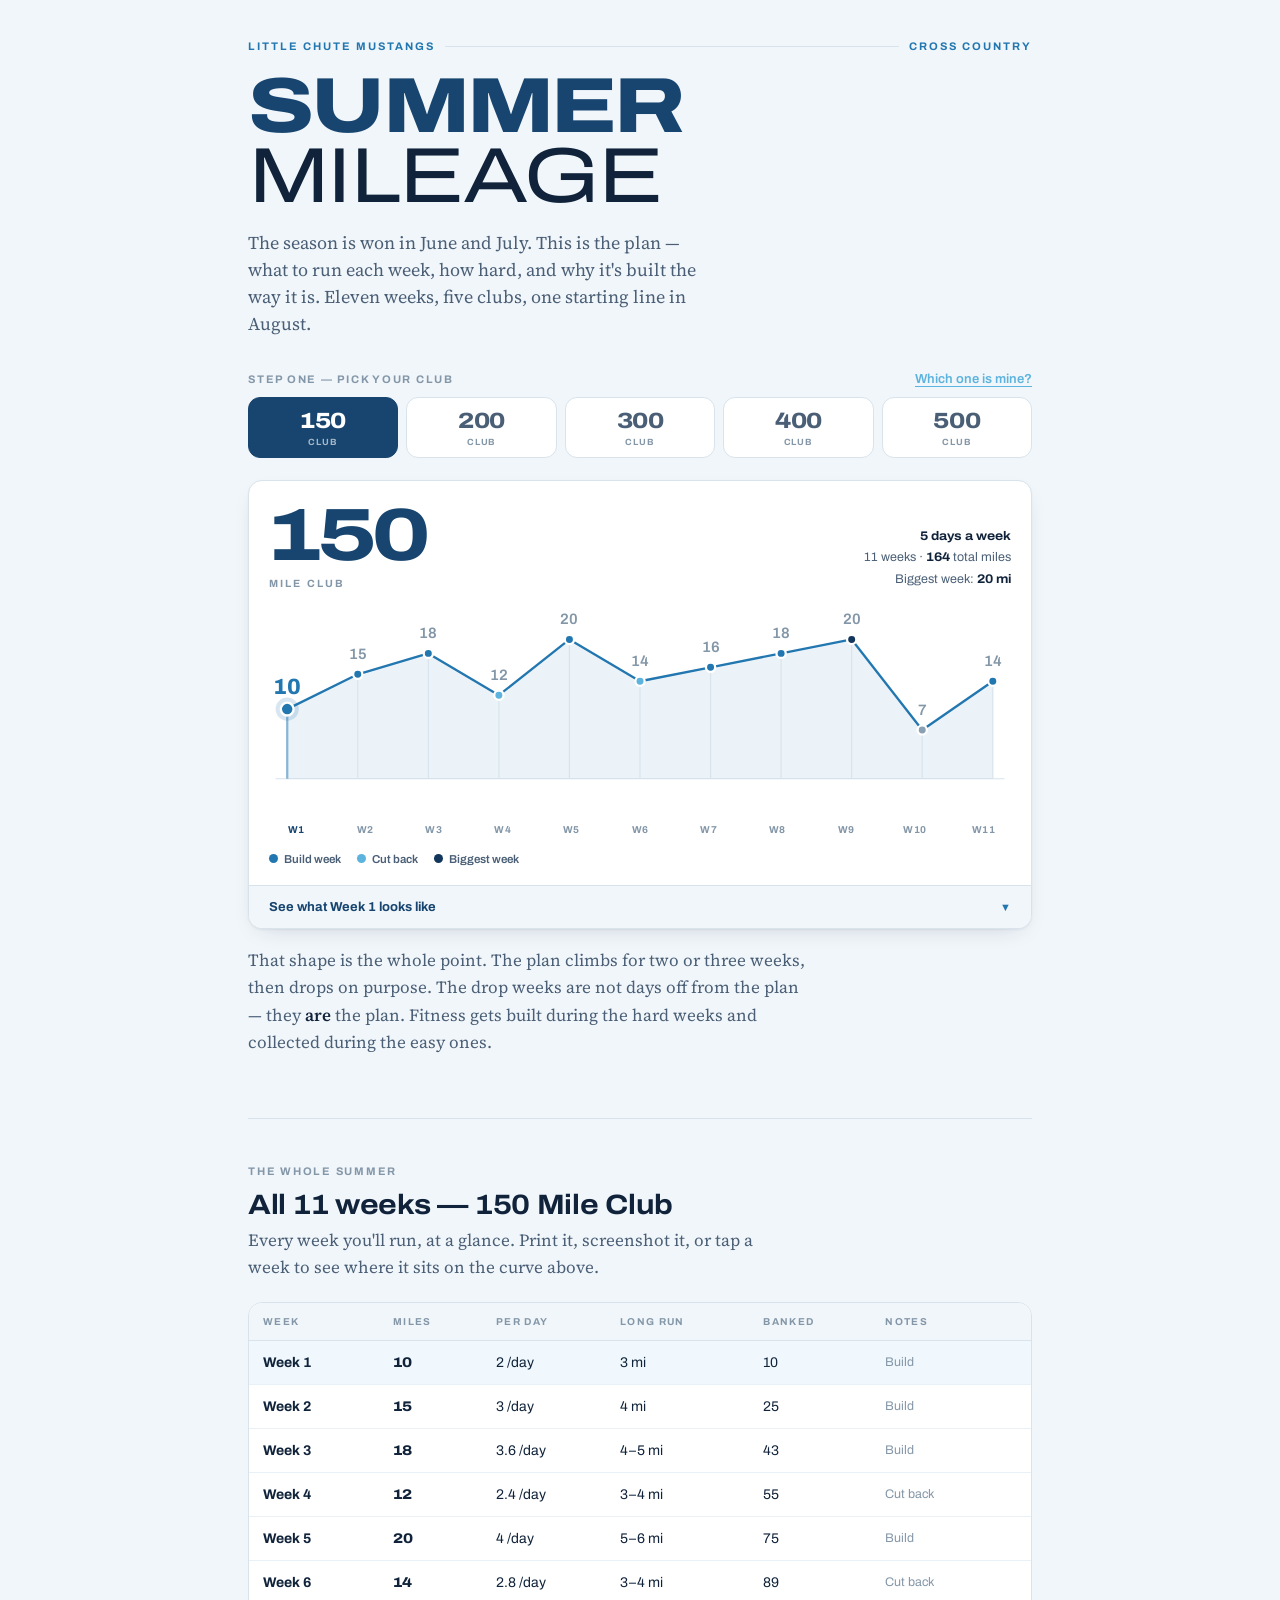
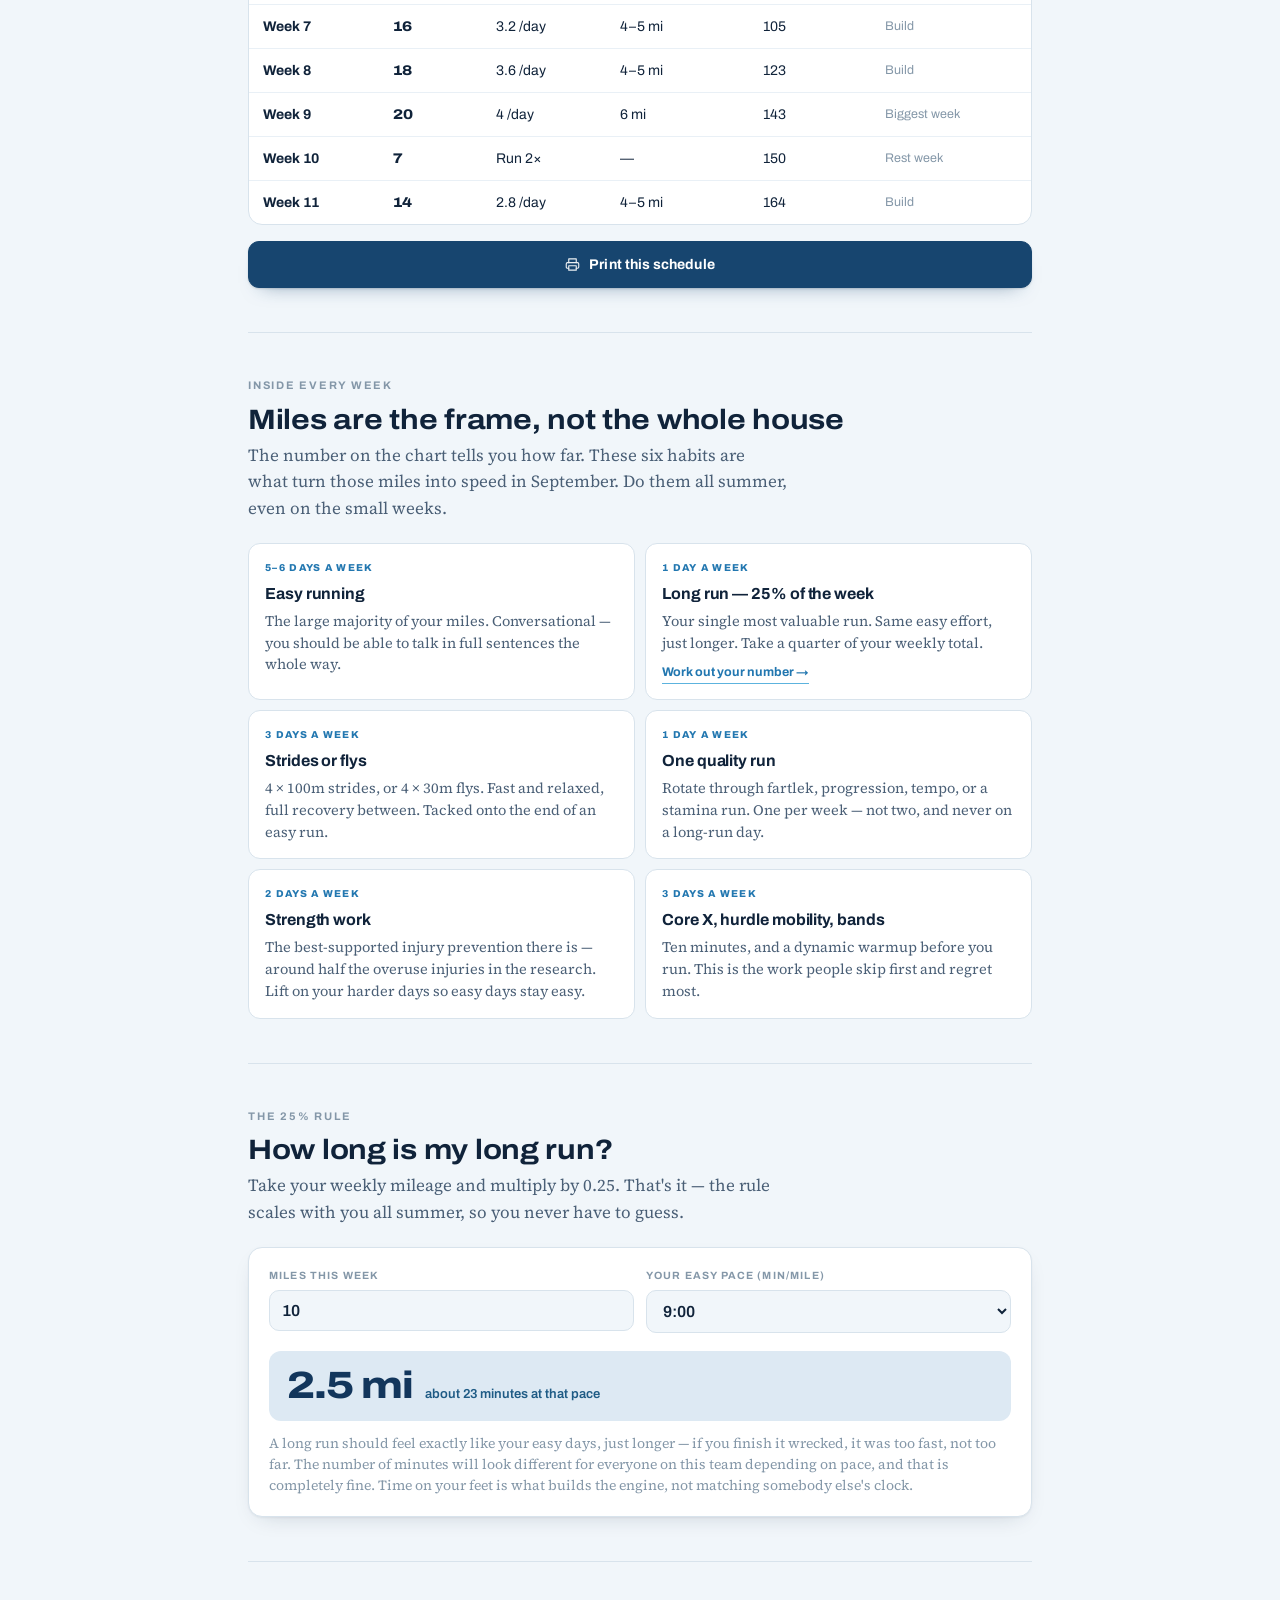
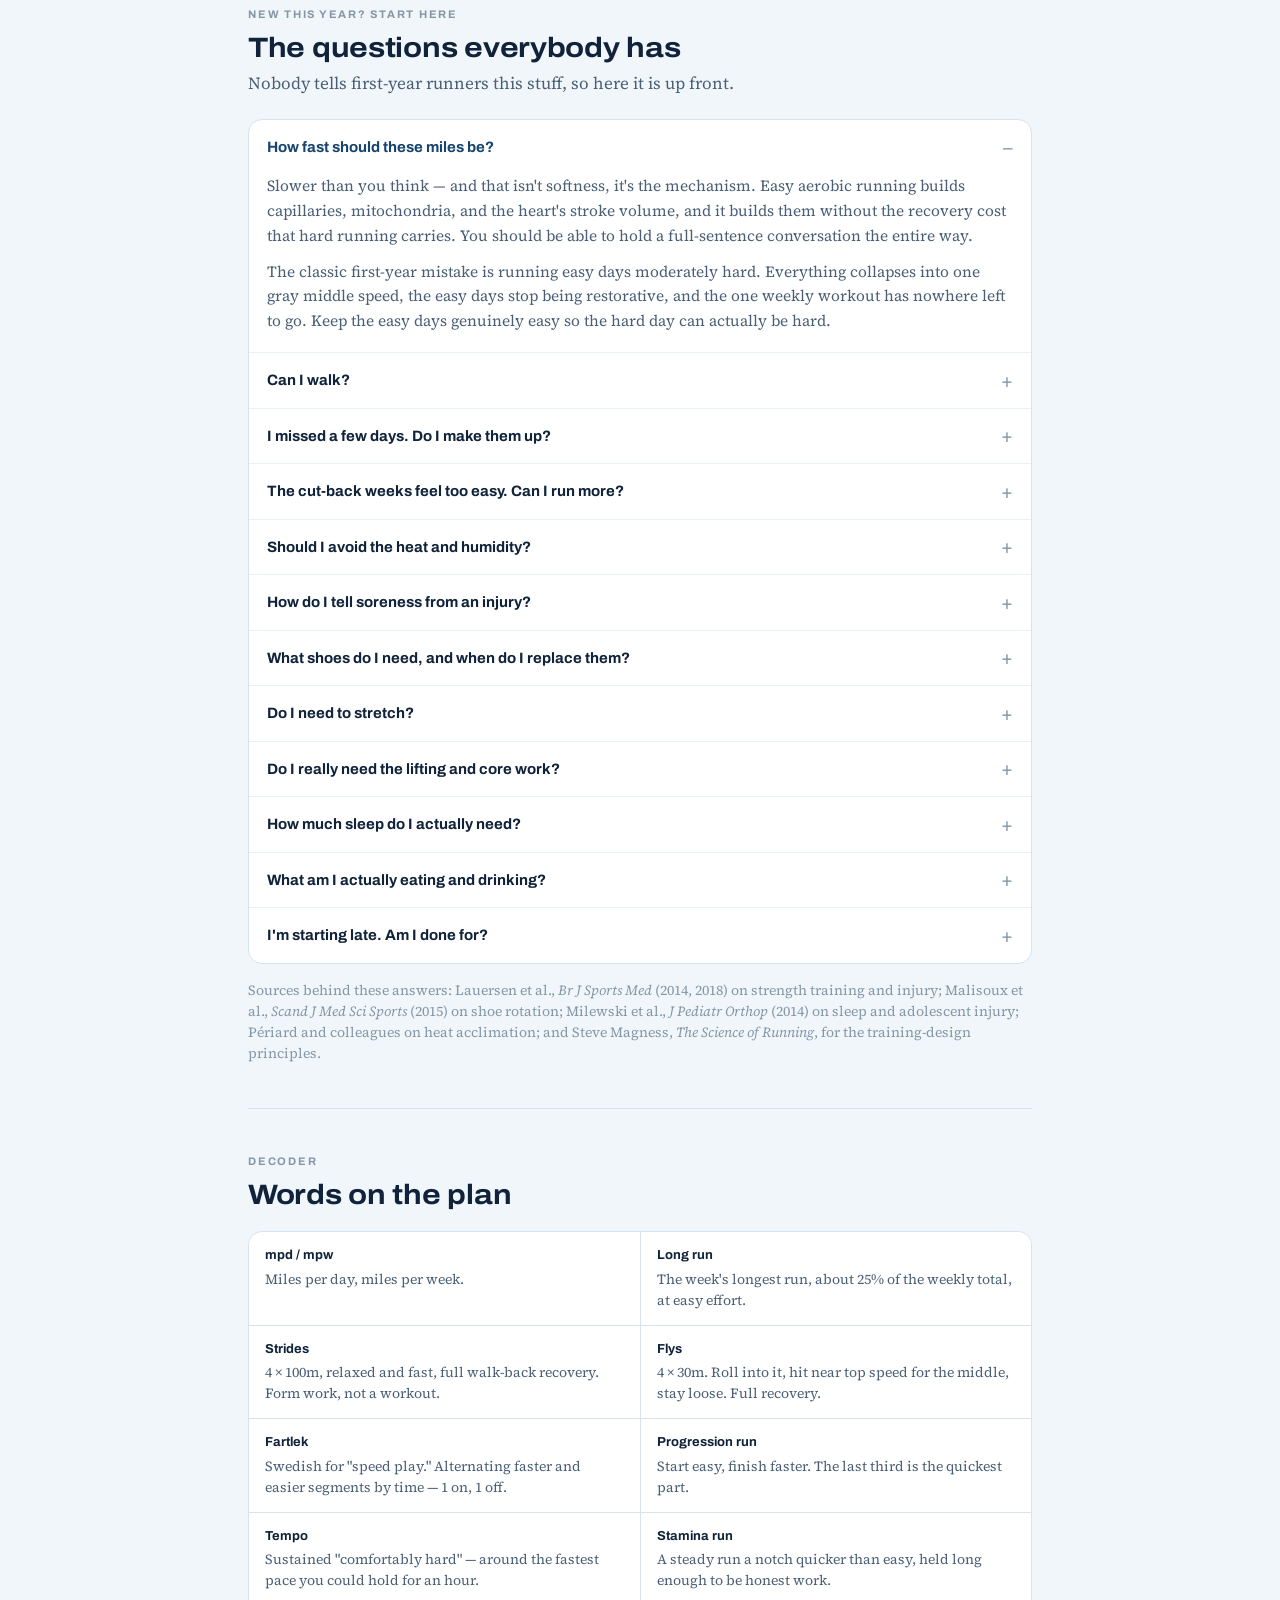
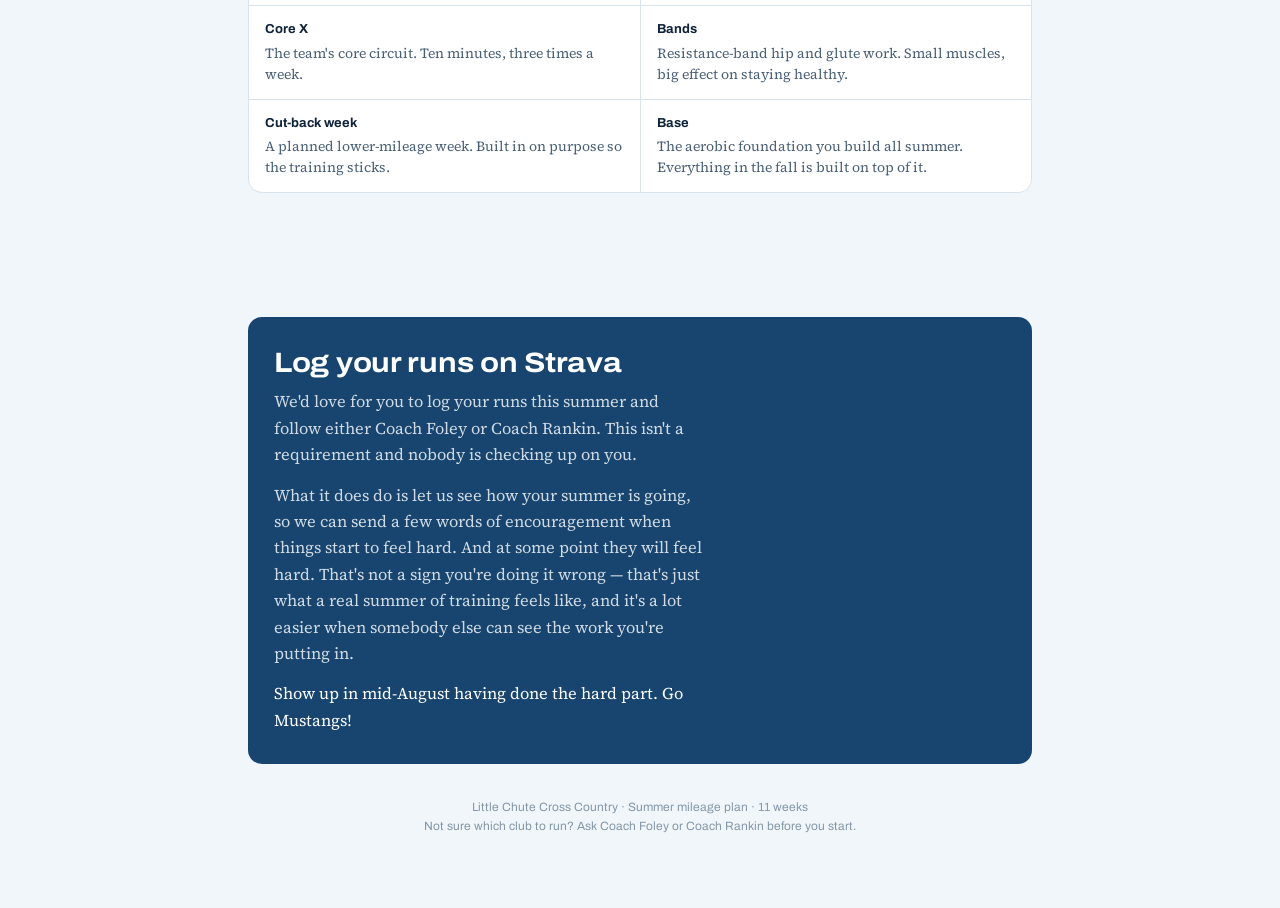
==== index.html @ 5ea3c3e5 "Add files via upload" ====
<!DOCTYPE html>
<html lang="en">
<head>
<meta charset="utf-8">
<meta name="viewport" content="width=device-width, initial-scale=1">
<meta name="color-scheme" content="only light">
<meta name="supported-color-schemes" content="light">
<title>Summer Mileage — Little Chute Cross Country</title>
<link rel="preconnect" href="https://fonts.googleapis.com">
<link rel="preconnect" href="https://fonts.gstatic.com" crossorigin>
<link href="https://fonts.googleapis.com/css2?family=Archivo:wdth,wght@100..125,400..800&family=Source+Serif+4:opsz,wght@8..60,400;8..60,600&display=swap" rel="stylesheet">
<style>
  :root{
    color-scheme: only light;
    /* Little Chute Mustangs — Carolina blue, sky blue, white */
    --ink:#10233A;
    --ink-2:#4A5F76;
    --ink-3:#8497A8;
    --paper:#F1F6FA;
    --card:#FFFFFF;
    --line:#D8E3EC;
    --line-2:#E9F0F6;
    --mustang:#17456F;
    --carolina:#2277B0;
    --skyblue:#5CB3DE;
    --sky-soft:#E6F4FC;
    --navy:#12365C;
    --sky-tint:#DDE9F3;
    --radius:14px;
    --shadow:0 1px 2px rgba(16,35,58,.05), 0 8px 24px -12px rgba(16,35,58,.22);
    --display:"Archivo","Helvetica Neue",Arial,sans-serif;
    --serif:"Source Serif 4",Georgia,"Times New Roman",serif;
  }

  *{box-sizing:border-box}
  html{-webkit-text-size-adjust:100%;background:#F1F6FA;color-scheme:only light;scroll-behavior:smooth}
  section{scroll-margin-top:18px}
  body{
    margin:0;
    background:var(--paper);
    color:var(--ink);
    font-family:var(--display);
    font-size:16px;
    line-height:1.5;
    -webkit-font-smoothing:antialiased;
  }
  .wrap{max-width:820px;margin:0 auto;padding:0 18px 72px}

  /* ---------- shared type ---------- */
  .eyebrow{
    font-family:var(--display);
    font-size:11px;font-weight:700;letter-spacing:.16em;text-transform:uppercase;
    color:var(--ink-3);margin:0 0 10px;
  }
  .prose{font-family:var(--serif);font-size:17px;line-height:1.62;color:var(--ink-2)}
  .prose p{margin:0 0 14px}
  .prose strong{font-weight:600;color:var(--ink)}
  h2{
    font-family:var(--display);
    font-size:clamp(22px,4.6vw,28px);
    font-variation-settings:"wdth" 112;
    font-weight:700;letter-spacing:-.01em;line-height:1.15;
    margin:0 0 6px;color:var(--ink);
  }
  h3{
    font-family:var(--display);
    font-size:16px;font-weight:700;letter-spacing:-.005em;
    margin:0 0 4px;color:var(--ink);
  }
  .lede{font-family:var(--serif);font-size:17px;line-height:1.55;color:var(--ink-2);margin:0 0 22px;max-width:60ch}

  section{padding:44px 0;border-top:1px solid var(--line)}
  section:first-of-type{border-top:none}

  /* ---------- masthead ---------- */
  .masthead{padding:38px 0 26px}
  .masthead .kicker{
    display:flex;align-items:center;gap:10px;
    font-size:11px;font-weight:700;letter-spacing:.18em;text-transform:uppercase;color:var(--carolina);
    margin-bottom:16px;
  }
  .kicker .rule{flex:1;height:1px;background:var(--line);}
  .masthead h1{
    font-family:var(--display);
    font-size:clamp(40px,11.5vw,78px);
    font-variation-settings:"wdth" 122;
    font-weight:800;letter-spacing:-.035em;line-height:.9;
    margin:0;color:var(--mustang);text-transform:uppercase;
  }
  .masthead h1 .thin{
    display:block;color:var(--ink);font-weight:400;
    font-variation-settings:"wdth" 122;
  }
  .masthead .sub{
    font-family:var(--serif);font-size:18px;line-height:1.5;color:var(--ink-2);
    margin:18px 0 0;max-width:52ch;
  }

  /* ---------- club picker ---------- */
  .picker-label{display:flex;align-items:baseline;justify-content:space-between;gap:12px;margin-bottom:10px;flex-wrap:wrap}
  .clubs{display:grid;grid-template-columns:repeat(5,1fr);gap:8px}
  .club{
    appearance:none;cursor:pointer;
    background:var(--card);border:1px solid var(--line);border-radius:12px;
    padding:12px 4px 10px;text-align:center;color:var(--ink-2);
    font-family:var(--display);transition:transform .12s ease, border-color .12s ease, background .12s ease;
  }
  .club .n{display:block;font-size:clamp(17px,4.6vw,22px);font-weight:800;font-variation-settings:"wdth" 118;letter-spacing:-.02em;line-height:1}
  .club .t{display:block;font-size:9px;font-weight:700;letter-spacing:.1em;text-transform:uppercase;color:var(--ink-3);margin-top:5px}
  .club:hover{border-color:var(--carolina)}
  .club[aria-pressed="true"]{background:var(--mustang);border-color:var(--mustang);color:#fff}
  .club[aria-pressed="true"] .t{color:rgba(255,255,255,.62)}
  .club:focus-visible{outline:2px solid var(--navy);outline-offset:2px}

  .helper-toggle{
    background:none;border:none;padding:0;cursor:pointer;
    font-family:var(--display);font-size:13px;font-weight:600;color:var(--skyblue);
    text-decoration:underline;text-underline-offset:3px;
  }
  .helper{
    margin-top:12px;background:var(--sky-soft);border-radius:12px;padding:16px 18px;
    font-family:var(--serif);font-size:15.5px;line-height:1.55;color:#14415F;
  }
  .helper[hidden]{display:none}
  .helper ul{margin:8px 0 0;padding-left:18px}
  .helper li{margin-bottom:5px}
  .helper .last{margin:12px 0 0;font-family:var(--display);font-size:13px;font-weight:600;color:var(--navy)}

  /* ---------- the ridgeline (signature) ---------- */
  .ridge-card{
    margin-top:22px;background:var(--card);border:1px solid var(--line);border-radius:var(--radius);
    box-shadow:var(--shadow);overflow:hidden;
  }
  .ridge-head{
    display:flex;align-items:flex-end;justify-content:space-between;gap:16px;
    padding:18px 20px 6px;flex-wrap:wrap;
  }
  .bib{line-height:1}
  .bib .num{
    display:block;font-size:clamp(46px,13vw,74px);font-weight:800;
    font-variation-settings:"wdth" 125;letter-spacing:-.045em;color:var(--mustang);
  }
  .bib .cap{
    display:block;font-size:10.5px;font-weight:700;letter-spacing:.2em;text-transform:uppercase;
    color:var(--ink-3);margin-top:6px;
  }
  .ridge-meta{text-align:right;font-size:12.5px;color:var(--ink-2);line-height:1.7}
  .ridge-meta b{font-weight:700;color:var(--ink);font-variation-settings:"wdth" 110}
  .ridge-svg{display:block;width:100%;height:auto;padding:4px 8px 0}
  .ridge-x{
    display:grid;grid-template-columns:repeat(11,1fr);
    padding:0 14px 14px;gap:2px;
  }
  .ridge-x span{
    text-align:center;font-size:10px;font-weight:700;letter-spacing:.04em;color:var(--ink-3);
    padding-top:2px;
  }
  .ridge-x span.on{color:var(--mustang);}
  .legend{
    display:flex;gap:16px;flex-wrap:wrap;padding:0 20px 16px;
    font-size:11.5px;font-weight:600;color:var(--ink-2);
  }
  .legend i{display:inline-block;width:9px;height:9px;border-radius:50%;margin-right:6px;vertical-align:0}
  .dot-build{background:var(--carolina)}
  .dot-cut{background:var(--skyblue)}
  .dot-peak{background:var(--navy)}

  /* ---------- expandable week detail (inside the chart card) ---------- */
  .disclose{
    width:100%;display:flex;align-items:center;justify-content:space-between;gap:12px;
    background:var(--paper);border:none;border-top:1px solid var(--line);
    padding:14px 20px;cursor:pointer;text-align:left;
    font-family:var(--display);font-size:13px;font-weight:700;color:var(--mustang);
    transition:background .12s ease;
  }
  .disclose:hover{background:#E8F1F8}
  .disclose:focus-visible{outline:2px solid var(--navy);outline-offset:-2px}
  .disclose .chev{
    flex:none;font-size:11px;color:var(--carolina);
    transition:transform .2s ease;transform-origin:center;
  }
  .disclose[aria-expanded="true"] .chev{transform:rotate(180deg)}

  .weekdetail{padding:20px;border-top:1px solid var(--line);background:var(--card)}
  .weekdetail[hidden]{display:none}
  .wd-top{display:flex;align-items:center;justify-content:space-between;gap:12px;margin-bottom:14px}
  .wd-week{font-size:12px;font-weight:700;letter-spacing:.16em;text-transform:uppercase;color:var(--ink-3)}
  .tag{
    display:inline-block;font-size:10.5px;font-weight:700;letter-spacing:.1em;text-transform:uppercase;
    padding:5px 10px;border-radius:100px;
  }
  .tag.build{background:#DCEDF8;color:#145A87}
  .tag.cut{background:var(--sky-soft);color:#1E7BAD}
  .tag.peak{background:var(--sky-tint);color:var(--navy)}
  .tag.rest{background:#ECF0F4;color:#4F6274}
  .wd-nums{display:grid;grid-template-columns:repeat(3,1fr);gap:10px;margin-bottom:16px}
  .stat{background:var(--paper);border-radius:11px;padding:12px 12px 11px}
  .stat .v{
    display:block;font-size:clamp(21px,5.6vw,28px);font-weight:800;
    font-variation-settings:"wdth" 118;letter-spacing:-.03em;line-height:1.05;color:var(--ink);
  }
  .stat .v small{font-size:.5em;font-weight:600;letter-spacing:0;color:var(--ink-3);margin-left:2px}
  .stat .k{display:block;font-size:10px;font-weight:700;letter-spacing:.1em;text-transform:uppercase;color:var(--ink-3);margin-top:7px}
  .wd-why{
    font-family:var(--serif);font-size:16px;line-height:1.55;color:var(--ink-2);
    border-left:3px solid var(--skyblue);padding-left:14px;margin:0 0 14px;
  }
  .wd-banked{font-size:12.5px;font-weight:600;color:var(--ink-3);margin:0 0 16px}
  .wd-banked b{color:var(--mustang);font-variation-settings:"wdth" 110}
  .wd-nav{display:flex;gap:8px}

  /* ---------- buttons ---------- */
  .btn{
    cursor:pointer;font-family:var(--display);font-weight:700;letter-spacing:.005em;
    border-radius:11px;
    transition:background .14s ease,border-color .14s ease,color .14s ease,transform .08s ease;
  }
  .btn:focus-visible{outline:2px solid var(--navy);outline-offset:3px}
  .btn:active:not(:disabled){transform:translateY(1px)}

  .btn-primary{
    width:100%;display:flex;align-items:center;justify-content:center;gap:9px;
    background:var(--mustang);border:1px solid var(--mustang);color:#fff;
    padding:15px 18px;font-size:14px;
    box-shadow:0 1px 2px rgba(16,35,58,.14), 0 10px 20px -14px rgba(23,69,111,.6);
  }
  .btn-primary:hover{background:var(--carolina);border-color:var(--carolina)}
  .btn-primary .ico{
    flex:none;width:15px;height:15px;stroke:currentColor;stroke-width:1.8;
    fill:none;stroke-linecap:round;stroke-linejoin:round;opacity:.92;
  }

  .btn-ghost{
    flex:1;background:var(--sky-soft);border:1px solid #C6E0F0;color:var(--mustang);
    padding:11px 8px;font-size:13px;
  }
  .btn-ghost:hover:not(:disabled){background:#D6EBF8;border-color:var(--skyblue)}
  .btn-ghost:disabled{background:var(--paper);border-color:var(--line);color:var(--ink-3);opacity:.65;cursor:default}

  /* ---------- print preview overlay (fallback when popups are blocked) ---------- */
  .pv-overlay{
    position:fixed;inset:0;z-index:999;background:rgba(16,35,58,.6);
    display:flex;align-items:flex-start;justify-content:center;
    padding:18px;overflow:auto;-webkit-overflow-scrolling:touch;
  }
  .pv-overlay[hidden]{display:none}
  .pv-sheet{
    background:#fff;border-radius:14px;width:100%;max-width:720px;padding:22px;
    box-shadow:0 24px 60px -20px rgba(16,35,58,.5);
  }
  .pv-note{
    font-family:var(--serif);font-size:13.5px;line-height:1.5;color:#1E5B85;
    background:var(--sky-soft);border-radius:9px;padding:11px 13px;margin:0 0 18px;
  }
  .pv-actions{display:flex;gap:8px;margin-top:20px}
  .pv-actions .btn-primary{width:auto;flex:1}

  .pv-doc h4{
    font-family:var(--display);font-size:22px;font-weight:800;font-variation-settings:"wdth" 112;
    letter-spacing:-.015em;color:var(--mustang);margin:0 0 3px;
  }
  .pv-doc .pv-sub{font-size:12.5px;color:var(--ink-2);margin:0 0 16px}
  .pv-doc .pv-sub b{color:var(--ink)}
  .pv-doc table{width:100%;min-width:0;border-collapse:collapse;margin-bottom:18px}
  .pv-doc th{
    font-size:9.5px;letter-spacing:.12em;text-transform:uppercase;color:var(--ink-3);
    padding:7px 8px;border-bottom:1.5px solid var(--mustang);background:none;text-align:left;
  }
  .pv-doc td{padding:9px 8px;border-bottom:1px solid var(--line);font-size:13px}
  .pv-doc td.wk{font-weight:700;white-space:nowrap;color:var(--ink)}
  .pv-doc td.mi{font-weight:800;color:var(--mustang)}
  .pv-doc td.note{font-size:11.5px;color:var(--ink-2);white-space:nowrap}
  .pv-doc td.blank{width:84px}
  .pv-doc tr.cut td,.pv-doc tr.rest td{background:#F4FAFD}
  .pv-doc tr.peak td{background:#E8F1F8}
  .pv-doc .pv-box{border:1px solid var(--line);border-radius:9px;padding:14px 16px;margin-bottom:14px}
  .pv-doc .pv-box h5{
    font-family:var(--display);font-size:10.5px;letter-spacing:.13em;text-transform:uppercase;
    color:var(--ink-3);margin:0 0 8px;font-weight:700;
  }
  .pv-doc .pv-box ul{margin:0;padding-left:17px;font-size:12.5px;line-height:1.75;color:var(--ink)}
  .pv-doc .pv-foot{font-size:11px;color:var(--ink-3);line-height:1.6;margin:0}

  /* ---------- table ---------- */
  .tablewrap{overflow-x:auto;-webkit-overflow-scrolling:touch;border:1px solid var(--line);border-radius:var(--radius);background:var(--card)}
  table{border-collapse:collapse;width:100%;min-width:520px;font-family:var(--display)}
  th,td{text-align:left;padding:11px 14px;font-size:14px;border-bottom:1px solid var(--line-2)}
  thead th{
    font-size:10px;font-weight:700;letter-spacing:.13em;text-transform:uppercase;color:var(--ink-3);
    background:var(--paper);border-bottom:1px solid var(--line);white-space:nowrap;
  }
  tbody tr:last-child td{border-bottom:none}
  tbody tr.on td{background:#F0F8FD}
  td.wk{font-weight:700;color:var(--ink);white-space:nowrap}
  td.mi{font-weight:800;font-variation-settings:"wdth" 115;letter-spacing:-.01em}
  td.note{color:var(--ink-3);font-size:12.5px;white-space:nowrap}
  tbody tr{cursor:pointer}
  tbody tr:hover td{background:#F6FBFE}

  /* ---------- rhythm grid ---------- */
  .grid2{display:grid;grid-template-columns:repeat(2,1fr);gap:10px;margin-top:20px}
  .tile{
    background:var(--card);border:1px solid var(--line);border-radius:12px;padding:16px 16px 15px;
  }
  .tile .freq{
    font-size:10px;font-weight:800;letter-spacing:.13em;text-transform:uppercase;color:var(--carolina);
    display:block;margin-bottom:7px;
  }
  .tile p{margin:5px 0 0;font-family:var(--serif);font-size:14.5px;line-height:1.5;color:var(--ink-2)}

  /* ---------- calculator ---------- */
  .calc{background:var(--card);border:1px solid var(--line);border-radius:var(--radius);padding:20px;box-shadow:var(--shadow);margin-top:20px}
  .calc-row{display:grid;grid-template-columns:1fr 1fr;gap:12px;margin-bottom:18px}
  .field label{display:block;font-size:10.5px;font-weight:700;letter-spacing:.11em;text-transform:uppercase;color:var(--ink-3);margin-bottom:6px}
  .field input,.field select{
    width:100%;font-family:var(--display);font-size:16px;font-weight:600;color:var(--ink);
    background:var(--paper);border:1px solid var(--line);border-radius:10px;padding:11px 12px;
  }
  .field input:focus,.field select:focus{outline:2px solid var(--navy);outline-offset:1px}
  .calc-out{
    background:var(--sky-tint);border-radius:12px;padding:16px 18px;
    display:flex;align-items:baseline;gap:12px;flex-wrap:wrap;
  }
  .calc-out .big{font-size:clamp(28px,8vw,38px);font-weight:800;font-variation-settings:"wdth" 118;letter-spacing:-.03em;color:var(--navy);line-height:1}
  .calc-out .lbl{font-size:13px;font-weight:600;color:#1E5B85}
  .calc-note{font-family:var(--serif);font-size:14px;color:var(--ink-3);margin:12px 0 0;line-height:1.5}

  .printbtn{margin-top:16px}
  .jump{
    display:inline-flex;align-items:center;gap:6px;margin-top:9px;
    font-family:var(--display);font-size:12.5px;font-weight:700;color:var(--carolina);
    text-decoration:none;border-bottom:1.5px solid var(--skyblue);padding-bottom:1px;
  }
  .jump:hover{color:var(--mustang);border-bottom-color:var(--mustang)}
  .jump:focus-visible{outline:2px solid var(--navy);outline-offset:3px}
  .plan-note{font-family:var(--serif);font-size:14px;color:var(--ink-3);margin:12px 0 0;line-height:1.5}

  /* ---------- faq ---------- */
  .faq{margin-top:20px;border:1px solid var(--line);border-radius:var(--radius);background:var(--card);overflow:hidden}
  details{border-bottom:1px solid var(--line-2)}
  details:last-child{border-bottom:none}
  summary{
    cursor:pointer;list-style:none;padding:16px 18px;
    font-family:var(--display);font-size:15px;font-weight:700;color:var(--ink);
    display:flex;align-items:center;justify-content:space-between;gap:12px;
  }
  summary::-webkit-details-marker{display:none}
  summary::after{content:"+";font-size:19px;font-weight:400;color:var(--ink-3);line-height:1;flex:none}
  details[open] summary::after{content:"–"}
  details[open] summary{color:var(--mustang)}
  summary:focus-visible{outline:2px solid var(--navy);outline-offset:-2px}
  .answer{padding:0 18px 18px;font-family:var(--serif);font-size:15.5px;line-height:1.6;color:var(--ink-2)}
  .answer p{margin:0 0 11px}
  .answer p:last-child{margin-bottom:0}

  /* ---------- glossary ---------- */
  .gloss{display:grid;grid-template-columns:repeat(2,1fr);gap:1px;background:var(--line);border:1px solid var(--line);border-radius:var(--radius);overflow:hidden;margin-top:20px}
  .gloss div{background:var(--card);padding:14px 16px}
  .gloss dt{font-size:13px;font-weight:700;color:var(--ink);margin-bottom:3px}
  .gloss dd{margin:0;font-family:var(--serif);font-size:14px;line-height:1.5;color:var(--ink-2)}

  /* ---------- closer ---------- */
  .closer{
    background:var(--mustang);color:#fff;border-radius:var(--radius);padding:30px 26px;margin-top:20px;
  }
  .closer h2{color:#fff;margin-bottom:10px}
  .closer p{font-family:var(--serif);font-size:16.5px;line-height:1.6;color:rgba(255,255,255,.8);margin:0 0 14px;max-width:48ch}
  .closer p:last-child{margin-bottom:0}
  .closer .strong{color:#fff}

  footer{margin-top:34px;font-size:12px;color:var(--ink-3);line-height:1.6;text-align:center}

  @media (max-width:560px){
    .grid2,.gloss{grid-template-columns:1fr}
    .wd-nums{grid-template-columns:1fr 1fr}
    .wd-nums .stat:first-child{grid-column:span 2}
    .calc-row{grid-template-columns:1fr}
    .ridge-meta{text-align:left}
    .ridge-head{align-items:flex-start}
  }

  /* Some mobile browsers force a dark theme on pages. This locks the palette. */
  @media (prefers-color-scheme:dark){
    html,body{background:#F1F6FA !important;color:#10233A !important}
    .ridge-card,.calc,.faq,.tablewrap,.tile,.gloss div,.weekdetail{background:#FFFFFF !important}
    .disclose{background:#F1F6FA !important;color:#17456F !important}
    .btn-primary{background:#17456F !important;color:#fff !important;border-color:#17456F !important}
    .btn-ghost{background:#E6F4FC !important;color:#17456F !important}
    thead th,.stat{background:#F1F6FA !important}
    h2,h3,td.wk,summary,.gloss dt{color:#10233A !important}
    .prose,.lede,.answer,.tile p,.gloss dd,.wc-why{color:#4A5F76 !important}
    .closer{background:#17456F !important}
    .closer h2{color:#fff !important}
  }

  @media (prefers-reduced-motion:reduce){
    *{animation:none !important;transition:none !important}
  }

  @media print{
    body{background:#fff}
    body.print-week header.masthead,
    body.print-week section:not(#all),
    body.print-week footer,
    body.print-week .printbtn{display:none !important}
    body.print-week #all{padding-top:0;border-top:none}
    .disclose{display:none}
    body.pv-open .wrap{display:none !important}
    body.pv-open .pv-overlay{position:static;background:none;padding:0;overflow:visible}
    body.pv-open .pv-sheet{box-shadow:none;border-radius:0;padding:0;max-width:none}
    body.pv-open .pv-note,body.pv-open .pv-actions{display:none !important}
    .ridge-card,.helper,.calc{box-shadow:none}
    .btn,.helper-toggle,.clubs{display:none}
    details{page-break-inside:avoid}
    details .answer{display:block !important}
    section{page-break-inside:avoid;border-top:1px solid #ccc}
  }
</style>
</head>
<body>
<div class="wrap">

  <!-- ============ MASTHEAD ============ -->
  <header class="masthead">
    <div class="kicker"><span>Little Chute Mustangs</span><span class="rule"></span><span>Cross Country</span></div>
    <h1>Summer<span class="thin">Mileage</span></h1>
    <p class="sub">The season is won in June and July. This is the plan — what to run each week, how hard, and why it's built the way it is. Eleven weeks, five clubs, one starting line in August.</p>
  </header>

  <!-- ============ PICK YOUR CLUB ============ -->
  <section id="pick" style="border-top:none;padding-top:8px">
    <div class="picker-label">
      <p class="eyebrow" style="margin:0">Step one — pick your club</p>
      <button class="helper-toggle" id="helperBtn" aria-expanded="false" aria-controls="helperBox">Which one is mine?</button>
    </div>

    <div class="clubs" id="clubs" role="group" aria-label="Choose a mileage club"></div>

    <div class="helper" id="helperBox" hidden>
      <strong>Use this test:</strong> look at Week 1 for a club. If that week looks like something you could run right now without wrecking yourself, that's your club. If it looks scary, drop down one.
      <ul>
        <li><strong>150</strong> — first summer of running, or coming straight off another sport. Five days a week.</li>
        <li><strong>200</strong> — you ran a season before but took most of the winter or spring off.</li>
        <li><strong>300</strong> — you trained through track and want a real varsity summer.</li>
        <li><strong>400 / 500</strong> — multiple years of consistent training and a summer base already under you.</li>
      </ul>
      <p class="last">Coach Foley and Coach Rankin have the final say. When it's close, take the smaller number and finish the summer healthy — that beats a big log and a hurt hamstring in August.</p>
    </div>

    <!-- signature: the 11-week ridgeline -->
    <div class="ridge-card">
      <div class="ridge-head">
        <div class="bib">
          <span class="num" id="bibNum">150</span>
          <span class="cap" id="bibCap">Mile Club</span>
        </div>
        <div class="ridge-meta" id="ridgeMeta"></div>
      </div>
      <svg class="ridge-svg" id="ridge" viewBox="0 0 660 190" role="img" aria-label="Weekly mileage profile across 11 weeks"></svg>
      <div class="ridge-x" id="ridgeX"></div>
      <div class="legend">
        <span><i class="dot-build"></i>Build week</span>
        <span><i class="dot-cut"></i>Cut back</span>
        <span><i class="dot-peak"></i>Biggest week</span>
      </div>

      <button class="disclose" id="detailBtn" aria-expanded="false" aria-controls="weekDetail">
        <span id="discloseLabel">See what Week 1 looks like</span>
        <span class="chev" aria-hidden="true">&#9660;</span>
      </button>

      <div class="weekdetail" id="weekDetail" hidden>
        <div class="wd-top">
          <span class="wd-week" id="wdWeek">Week 1 of 11</span>
          <span class="tag build" id="wdTag">Build</span>
        </div>
        <div class="wd-nums">
          <div class="stat"><span class="v" id="wdMiles">10<small>mi</small></span><span class="k" id="wdMilesK">This week</span></div>
          <div class="stat"><span class="v" id="wdMpd">2<small>mi</small></span><span class="k" id="wdMpdK">Per day</span></div>
          <div class="stat"><span class="v" id="wdLong">3<small>mi</small></span><span class="k" id="wdLongK">Long run</span></div>
        </div>
        <p class="wd-why" id="wdWhy"></p>
        <p class="wd-banked" id="wdBanked"></p>
        <div class="wd-nav">
          <button class="btn btn-ghost" id="prevBtn">&larr; Previous week</button>
          <button class="btn btn-ghost" id="nextBtn">Next week &rarr;</button>
        </div>
      </div>
    </div>

    <p class="prose" style="margin-top:18px;max-width:62ch">That shape is the whole point. The plan climbs for two or three weeks, then drops on purpose. The drop weeks are not days off from the plan — they <strong>are</strong> the plan. Fitness gets built during the hard weeks and collected during the easy ones.</p>
  </section>

  <!-- ============ FULL TABLE ============ -->
  <section id="all">
    <p class="eyebrow">The whole summer</p>
    <h2 id="tableTitle">All 11 weeks</h2>
    <p class="lede">Every week you'll run, at a glance. Print it, screenshot it, or tap a week to see where it sits on the curve above.</p>
    <div class="tablewrap">
      <table>
        <thead>
          <tr><th>Week</th><th>Miles</th><th>Per day</th><th>Long run</th><th>Banked</th><th>Notes</th></tr>
        </thead>
        <tbody id="tbody"></tbody>
      </table>
    </div>
    <button class="btn btn-primary printbtn" id="printBtn">
      <svg class="ico" viewBox="0 0 24 24" aria-hidden="true"><path d="M6 9V3h12v6"/><path d="M6 18H4a2 2 0 0 1-2-2v-5a2 2 0 0 1 2-2h16a2 2 0 0 1 2 2v5a2 2 0 0 1-2 2h-2"/><path d="M6 14h12v7H6z"/></svg>
      Print this schedule</button>
  </section>

  <!-- ============ WEEKLY RHYTHM ============ -->
  <section id="rhythm">
    <p class="eyebrow">Inside every week</p>
    <h2>Miles are the frame, not the whole house</h2>
    <p class="lede">The number on the chart tells you how far. These six habits are what turn those miles into speed in September. Do them all summer, even on the small weeks.</p>

    <div class="grid2">
      <div class="tile">
        <span class="freq">5–6 days a week</span>
        <h3>Easy running</h3>
        <p>The large majority of your miles. Conversational — you should be able to talk in full sentences the whole way.</p>
      </div>
      <div class="tile">
        <span class="freq">1 day a week</span>
        <h3>Long run — 25% of the week</h3>
        <p>Your single most valuable run. Same easy effort, just longer. Take a quarter of your weekly total.</p>
        <a class="jump" href="#longrun">Work out your number &rarr;</a>
      </div>
      <div class="tile">
        <span class="freq">3 days a week</span>
        <h3>Strides or flys</h3>
        <p>4 × 100m strides, or 4 × 30m flys. Fast and relaxed, full recovery between. Tacked onto the end of an easy run.</p>
      </div>
      <div class="tile">
        <span class="freq">1 day a week</span>
        <h3>One quality run</h3>
        <p>Rotate through fartlek, progression, tempo, or a stamina run. One per week — not two, and never on a long-run day.</p>
      </div>
      <div class="tile">
        <span class="freq">2 days a week</span>
        <h3>Strength work</h3>
        <p>The best-supported injury prevention there is — around half the overuse injuries in the research. Lift on your harder days so easy days stay easy.</p>
      </div>
      <div class="tile">
        <span class="freq">3 days a week</span>
        <h3>Core X, hurdle mobility, bands</h3>
        <p>Ten minutes, and a dynamic warmup before you run. This is the work people skip first and regret most.</p>
      </div>
    </div>
  </section>

  <!-- ============ LONG RUN CALC ============ -->
  <section id="longrun">
    <p class="eyebrow">The 25% rule</p>
    <h2>How long is my long run?</h2>
    <p class="lede">Take your weekly mileage and multiply by 0.25. That's it — the rule scales with you all summer, so you never have to guess.</p>

    <div class="calc">
      <div class="calc-row">
        <div class="field">
          <label for="mpw">Miles this week</label>
          <input type="number" id="mpw" value="20" min="1" max="120" step="1" inputmode="numeric">
        </div>
        <div class="field">
          <label for="pace">Your easy pace (min/mile)</label>
          <select id="pace">
            <option value="6.5">6:30</option>
            <option value="7">7:00</option>
            <option value="7.5">7:30</option>
            <option value="8">8:00</option>
            <option value="8.5">8:30</option>
            <option value="9" selected>9:00</option>
            <option value="9.5">9:30</option>
            <option value="10">10:00</option>
            <option value="11">11:00</option>
            <option value="12">12:00</option>
          </select>
        </div>
      </div>
      <div class="calc-out">
        <span class="big" id="lrMiles">5.0 mi</span>
        <span class="lbl" id="lrTime">about 45 minutes</span>
      </div>
      <p class="calc-note">A long run should feel exactly like your easy days, just longer — if you finish it wrecked, it was too fast, not too far. The number of minutes will look different for everyone on this team depending on pace, and that is completely fine. Time on your feet is what builds the engine, not matching somebody else's clock.</p>
    </div>
  </section>

  <!-- ============ NEW RUNNER FAQ ============ -->
  <section id="faq">
    <p class="eyebrow">New this year? Start here</p>
    <h2>The questions everybody has</h2>
    <p class="lede">Nobody tells first-year runners this stuff, so here it is up front.</p>

    <div class="faq">
      <details open>
        <summary>How fast should these miles be?</summary>
        <div class="answer">
          <p>Slower than you think — and that isn't softness, it's the mechanism. Easy aerobic running builds capillaries, mitochondria, and the heart's stroke volume, and it builds them without the recovery cost that hard running carries. You should be able to hold a full-sentence conversation the entire way.</p>
          <p>The classic first-year mistake is running easy days moderately hard. Everything collapses into one gray middle speed, the easy days stop being restorative, and the one weekly workout has nowhere left to go. Keep the easy days genuinely easy so the hard day can actually be hard.</p>
        </div>
      </details>

      <details>
        <summary>Can I walk?</summary>
        <div class="answer">
          <p>Yes. If you're new, run-walk is a completely legitimate way to hit these numbers — run four minutes, walk one, repeat. The aerobic stimulus is still there and the miles still count.</p>
          <p>Most people drop the walk breaks within three or four weeks without ever forcing it.</p>
        </div>
      </details>

      <details>
        <summary>I missed a few days. Do I make them up?</summary>
        <div class="answer">
          <p>No. Never stack missed miles onto the days that are left. The evidence on injury risk points at sudden spikes in load relative to what your body has actually been doing — cramming a lost week into three days is exactly that spike.</p>
          <p>Missed a couple of days? Pick up with whatever's left of the week. Missed a full week or more? Restart at the last week you completed rather than jumping ahead to where the calendar says you should be.</p>
        </div>
      </details>

      <details>
        <summary>The cut-back weeks feel too easy. Can I run more?</summary>
        <div class="answer">
          <p>Don't. Training is a stimulus; the adaptation happens while you recover from it. Bone, tendon, and connective tissue remodel far more slowly than your cardiovascular system does, which is exactly why feeling good is not the same as being ready.</p>
          <p>Trusting the down weeks is the biggest difference between runners who race well in October and runners who spend October in the training room.</p>
        </div>
      </details>

      <details>
        <summary>Should I avoid the heat and humidity?</summary>
        <div class="answer">
          <p>No — and this is the one most people get backwards. Training in the heat is a stimulus, not just something to survive. Over roughly 5 to 14 days of regular heat exposure your body expands its blood plasma volume, starts sweating sooner and more efficiently, and drops your heart rate at any given pace.</p>
          <p>That plasma expansion is a big part of why heat blocks get compared to altitude camps — both push on blood volume and oxygen delivery, just from different directions. Be honest about the limits, though: the performance benefit is best established for racing in the heat, and whether it transfers to cool-weather racing is still genuinely debated in the research. Either way, a 2:00 pm September meet in Wisconsin can be 85 degrees, so acclimating is race preparation.</p>
          <p>How to actually do it: give it ten to fourteen days, and run by <em>effort</em> rather than pace. The same effort will be thirty to sixty-plus seconds per mile slower in heat and humidity — that's the physiology, not you being out of shape. Keep the hardest workouts and longest runs in the morning, and get the exposure on your easy days.</p>
          <p>Where this stops being training: stop immediately for chills, goosebumps, a headache, confusion, nausea, or suddenly not sweating anymore. That's heat illness, it is a medical emergency and not a toughness test, and somebody needs to know right away.</p>
        </div>
      </details>

      <details>
        <summary>How do I tell soreness from an injury?</summary>
        <div class="answer">
          <p>General, both-sides, dull, and better once you're warmed up is normal training soreness. Sharp, one spot you can cover with a fingertip, worse the longer you run, or changing how you stride — that one is not.</p>
          <p>Stop, take a couple of easy days, and tell Coach Foley or Coach Rankin. A three-day problem you mention is far cheaper than a six-week problem you hid.</p>
        </div>
      </details>

      <details>
        <summary>What shoes do I need, and when do I replace them?</summary>
        <div class="answer">
          <p>One pair of real running shoes, fitted at a running store. Pick by comfort — that's the most reliable guide anyone has found — not by looks, arch charts, or what a teammate wears.</p>
          <p>The 300-to-500-mile replacement number is a manufacturer rule of thumb, not a strong research finding. What is measurable is that midsole foam loses a lot of its cushioning after a few hundred miles, and that changes how your legs absorb every step. If they feel flat, look creased through the midsole, or you're picking up new aches, they're done.</p>
          <p>The better-supported move is rotating two pairs. A prospective study of recreational runners found notably lower injury rates among people using more than one pair, most likely because slightly different shoes vary where the stress lands. Two mid-priced pairs beat one expensive pair.</p>
        </div>
      </details>

      <details>
        <summary>Do I need to stretch?</summary>
        <div class="answer">
          <p>Not the way you were probably taught. Stretching programs have repeatedly failed to show a protective effect against injury — the meta-analysis that found strength training cut overuse injuries roughly in half found no significant benefit from stretching in the same comparison.</p>
          <p>What to do instead: a few minutes of dynamic warmup before you run — leg swings, skips, lunges, building into the first mile easy. Save longer static holds and mobility work for after a run or a separate time of day. Stretch because it feels good and keeps you moving well, not because you think it's protecting you.</p>
          <p>If dynamic stretching is new to you, don't worry about getting it right off a page. We'll go through the routine together on our summer meet-up days so you know exactly what it looks like and can do it on your own the rest of the week.</p>
        </div>
      </details>

      <details>
        <summary>Do I really need the lifting and core work?</summary>
        <div class="answer">
          <p>This is the highest-return thing on the entire page. In the best available meta-analysis, strength training reduced overuse injuries by about half, with a dose-response relationship — more of it kept producing more protection.</p>
          <p>The mechanism is straightforward: running is thousands of single-leg landings, and stronger muscle and tendon absorbs and returns that force instead of passing it into bone and cartilage. Ten to fifteen minutes, two or three times a week, is enough to matter. Put it on your harder days so your easy days stay easy.</p>
        </div>
      </details>

      <details>
        <summary>How much sleep do I actually need?</summary>
        <div class="answer">
          <p>Eight to ten hours, and this is not a throwaway line. In a study of middle and high school athletes, those averaging under eight hours a night were roughly 1.7 times more likely to get injured — one of the strongest single predictors in the whole dataset.</p>
          <p>Sleep is where growth hormone releases, glycogen refills, and tissue repairs. It's free, it's the most powerful recovery tool you have, and it's the first thing a teenager gives up. Phone out of the bedroom, consistent bedtime, and treat a bad sleep week as a reason to keep the running easy.</p>
        </div>
      </details>

      <details>
        <summary>What am I actually eating and drinking?</summary>
        <div class="answer">
          <p>Enough. Under-fueling is the most common and most damaging mistake in high school distance running — when you chronically take in less energy than you burn, hormones, bone density, immune function, and performance all decline together, and in growing athletes the bone consequences can follow you for decades. More food is almost always the right answer during a summer like this.</p>
          <p>Carbohydrate is the fuel that actually runs this engine, so eat it at breakfast and around your harder days. Get protein at every meal, and eat something within about an hour of finishing a long run.</p>
          <p>For fluid, drink to thirst across the whole day rather than chugging right before you head out. On anything long or hot, carry water and add sodium — sports drink, salty food, an electrolyte tab. Forcing down huge volumes of plain water is its own hazard.</p>
        </div>
      </details>

      <details>
        <summary>I'm starting late. Am I done for?</summary>
        <div class="answer">
          <p>Not at all. Start at Week 1 of the club below the one you were aiming for, and run the weeks in order from there. Consistent smaller weeks beat a panicked catch-up every time.</p>
          <p>Six honest weeks of running will show up on the starting line. Six rushed weeks usually show up in the training room instead.</p>
        </div>
      </details>
    </div>

    <p class="plan-note" style="margin-top:16px">Sources behind these answers: Lauersen et al., <em>Br J Sports Med</em> (2014, 2018) on strength training and injury; Malisoux et al., <em>Scand J Med Sci Sports</em> (2015) on shoe rotation; Milewski et al., <em>J Pediatr Orthop</em> (2014) on sleep and adolescent injury; Périard and colleagues on heat acclimation; and Steve Magness, <em>The Science of Running</em>, for the training-design principles.</p>

  </section>

  <!-- ============ GLOSSARY ============ -->
  <section id="glossary">
    <p class="eyebrow">Decoder</p>
    <h2>Words on the plan</h2>
    <dl class="gloss">
      <div><dt>mpd / mpw</dt><dd>Miles per day, miles per week.</dd></div>
      <div><dt>Long run</dt><dd>The week's longest run, about 25% of the weekly total, at easy effort.</dd></div>
      <div><dt>Strides</dt><dd>4 × 100m, relaxed and fast, full walk-back recovery. Form work, not a workout.</dd></div>
      <div><dt>Flys</dt><dd>4 × 30m. Roll into it, hit near top speed for the middle, stay loose. Full recovery.</dd></div>
      <div><dt>Fartlek</dt><dd>Swedish for "speed play." Alternating faster and easier segments by time — 1 on, 1 off.</dd></div>
      <div><dt>Progression run</dt><dd>Start easy, finish faster. The last third is the quickest part.</dd></div>
      <div><dt>Tempo</dt><dd>Sustained "comfortably hard" — around the fastest pace you could hold for an hour.</dd></div>
      <div><dt>Stamina run</dt><dd>A steady run a notch quicker than easy, held long enough to be honest work.</dd></div>
      <div><dt>Core X</dt><dd>The team's core circuit. Ten minutes, three times a week.</dd></div>
      <div><dt>Bands</dt><dd>Resistance-band hip and glute work. Small muscles, big effect on staying healthy.</dd></div>
      <div><dt>Cut-back week</dt><dd>A planned lower-mileage week. Built in on purpose so the training sticks.</dd></div>
      <div><dt>Base</dt><dd>The aerobic foundation you build all summer. Everything in the fall is built on top of it.</dd></div>
    </dl>
  </section>

  <!-- ============ CLOSER ============ -->
  <section id="log" style="border-top:none;padding-bottom:0">
    <div class="closer">
      <h2>Log your runs on Strava</h2>
      <p>We'd love for you to log your runs this summer and follow either Coach Foley or Coach Rankin. This isn't a requirement and nobody is checking up on you.</p>
      <p>What it does do is let us see how your summer is going, so we can send a few words of encouragement when things start to feel hard. And at some point they will feel hard. That's not a sign you're doing it wrong — that's just what a real summer of training feels like, and it's a lot easier when somebody else can see the work you're putting in.</p>
      <p class="strong">Show up in mid-August having done the hard part. Go Mustangs!</p>
    </div>
    <footer>
      Little Chute Cross Country · Summer mileage plan · 11 weeks<br>Not sure which club to run? Ask Coach Foley or Coach Rankin before you start.
    </footer>
  </section>

</div>

<div class="pv-overlay" id="pvOverlay" hidden role="dialog" aria-modal="true" aria-label="Printable schedule">
  <div class="pv-sheet">
    <p class="pv-note" id="pvNote"></p>
    <div class="pv-doc" id="pvDoc"></div>
    <div class="pv-actions">
      <button class="btn btn-primary" id="pvPrint">
        <svg class="ico" viewBox="0 0 24 24" aria-hidden="true"><path d="M6 9V3h12v6"/><path d="M6 18H4a2 2 0 0 1-2-2v-5a2 2 0 0 1 2-2h16a2 2 0 0 1 2 2v5a2 2 0 0 1-2 2h-2"/><path d="M6 14h12v7H6z"/></svg>
        Print
      </button>
      <button class="btn btn-ghost" id="pvClose">Close</button>
    </div>
  </div>
</div>

<script>
(function(){
  "use strict";

  var CLUBS = {
    "150": { total:150, days:"5 days a week", weeks:[
      {m:10, d:"2",   l:"3"},
      {m:15, d:"3",   l:"4"},
      {m:18, d:"3.6", l:"4–5"},
      {m:12, d:"2.4", l:"3–4"},
      {m:20, d:"4",   l:"5–6"},
      {m:14, d:"2.8", l:"3–4"},
      {m:16, d:"3.2", l:"4–5"},
      {m:18, d:"3.6", l:"4–5"},
      {m:20, d:"4",   l:"6"},
      {m:7,  runs:2},
      {m:14, d:"2.8", l:"4–5"}
    ]},
    "200": { total:200, days:"6 days a week", weeks:[
      {m:15, d:"2.5", l:"3–4"},
      {m:18, d:"3",   l:"4–5"},
      {m:24, d:"4",   l:"6–7"},
      {m:15, d:"2.5", l:"4–5"},
      {m:22, d:"3.6", l:"5–6"},
      {m:26, d:"4.3", l:"6–7"},
      {m:16, d:"2.6", l:"4–5"},
      {m:24, d:"4",   l:"6–7"},
      {m:30, d:"5",   l:"8"},
      {m:10, runs:3},
      {m:24, d:"4",   l:"6–7"}
    ]},
    "300": { total:300, days:"6 days a week", weeks:[
      {m:25, d:"4.1", l:"6–7"},
      {m:28, d:"4.6", l:"7–8"},
      {m:34, d:"5.6", l:"8–9"},
      {m:25, d:"4.1", l:"6–7"},
      {m:32, d:"5.3", l:"8–9"},
      {m:36, d:"6",   l:"9–10"},
      {m:28, d:"4.6", l:"7–8"},
      {m:40, d:"6.6", l:"10"},
      {m:34, d:"5.6", l:"9"},
      {m:20, runs:3},
      {m:34, d:"5.6", l:"9"}
    ]},
    "400": { total:400, days:"6 days a week", weeks:[
      {m:26, d:"4.3", l:"6–7"},
      {m:34, d:"5.6", l:"7–8"},
      {m:42, d:"7",   l:"10"},
      {m:40, d:"6.6", l:"10"},
      {m:36, d:"6",   l:"8"},
      {m:40, d:"6.6", l:"10"},
      {m:40, d:"6.6", l:"10"},
      {m:40, d:"6.6", l:"10"},
      {m:40, d:"6.6", l:"10"},
      {m:21, runs:3},
      {m:40, d:"6.6", l:"10"}
    ]},
    "500": { total:500, days:"6 days a week", weeks:[
      {m:34, d:"5.66",l:"7–8"},
      {m:40, d:"6.6", l:"8"},
      {m:48, d:"8",   l:"10"},
      {m:44, d:"7.3", l:"10"},
      {m:48, d:"8",   l:"8"},
      {m:46, d:"7.6", l:"9"},
      {m:50, d:"8.3", l:"11"},
      {m:46, d:"7.6", l:"10"},
      {m:52, d:"8.6", l:"12"},
      {m:38, runs:4},
      {m:54, d:"9",   l:"12"}
    ]}
  };

  var ORDER = ["150","200","300","400","500"];
  var state = { club:"150", week:0 };
  var detailOpen = false;

  // ---------- classify each week from the data itself ----------
  function classify(weeks, i){
    var w = weeks[i];
    if (w.runs) return "rest";
    var max = Math.max.apply(null, weeks.map(function(x){ return x.m; }));
    var lastMax = -1;
    weeks.forEach(function(x, j){ if (x.m === max) lastMax = j; });
    if (i === lastMax) return "peak";
    if (i > 0 && w.m < weeks[i-1].m) return "cut";
    return "build";
  }

  var TAGLABEL = { build:"Build", cut:"Cut back", peak:"Biggest week", rest:"Rest week" };

  function why(weeks, i){
    var w = weeks[i], k = classify(weeks, i), prev = i > 0 ? weeks[i-1] : null;
    if (k === "rest"){
      return "A built-in break. Run " + w.runs + " times, keep them short and easy, and let everything catch up. Vacation, camp, and family trips land here on purpose \u2014 take it.";
    }
    if (i === 0){
      return "Week one sets the tone. Start conservatively and finish every run feeling like you had another mile in you. Nothing this week should hurt.";
    }
    if (k === "cut"){
      return "Down from " + prev.m + " miles on purpose. This is where the last few weeks of work actually turn into fitness \u2014 hold the line and don't add miles just because you feel good.";
    }
    if (k === "peak"){
      return "The biggest week of the summer. Sleep, eat, and keep the easy days honestly easy \u2014 everything else this week depends on that.";
    }
    if (i === 10){
      return "Last week before we're together. Come back sharp: hold the mileage, keep the strides in, and get one solid long run done.";
    }
    if (w.m === prev.m){
      return "Same mileage as last week \u2014 hold it right there. Repeating a week is how a number stops feeling hard and starts feeling normal.";
    }
    return "A step up from " + prev.m + " miles. Add the distance to your easy days first, not to the quality run.";
  }

  // ---------- club buttons ----------
  var clubsEl = document.getElementById("clubs");
  ORDER.forEach(function(key){
    var b = document.createElement("button");
    b.className = "club";
    b.type = "button";
    b.setAttribute("aria-pressed", key === state.club ? "true" : "false");
    b.dataset.club = key;
    b.innerHTML = '<span class="n">' + key + '</span><span class="t">Club</span>';
    b.addEventListener("click", function(){ state.club = key; state.week = 0; render(); });
    clubsEl.appendChild(b);
  });

  // ---------- ridgeline ----------
  var SVG_NS = "http://www.w3.org/2000/svg";
  function el(name, attrs){
    var n = document.createElementNS(SVG_NS, name);
    for (var a in attrs){ n.setAttribute(a, attrs[a]); }
    return n;
  }
  var COLOR = { build:"#2277B0", cut:"#5CB3DE", peak:"#12365C", rest:"#8AA0B4" };

  function drawRidge(weeks){
    var svg = document.getElementById("ridge");
    while (svg.firstChild) svg.removeChild(svg.firstChild);

    var W = 660, H = 190, padX = 26, top = 34, bottom = 154;
    var max = Math.max.apply(null, weeks.map(function(w){ return w.m; }));
    var step = (W - padX*2) / (weeks.length - 1);
    var pts = weeks.map(function(w, i){
      return { x: padX + i*step, y: bottom - (w.m / max) * (bottom - top), w:w, i:i };
    });

    // baseline
    svg.appendChild(el("line", {x1:padX-10, y1:bottom, x2:W-padX+10, y2:bottom, stroke:"#D8E3EC", "stroke-width":1}));

    // filled terrain
    var d = "M" + padX + "," + bottom;
    pts.forEach(function(p){ d += " L" + p.x.toFixed(1) + "," + p.y.toFixed(1); });
    d += " L" + (W-padX) + "," + bottom + " Z";
    svg.appendChild(el("path", {d:d, fill:"#2277B0", "fill-opacity":".09"}));

    // ridge line
    var dl = pts.map(function(p, i){ return (i?"L":"M") + p.x.toFixed(1) + "," + p.y.toFixed(1); }).join(" ");
    var line = el("path", {d:dl, fill:"none", stroke:"#2277B0", "stroke-width":2, "stroke-linejoin":"round", "stroke-linecap":"round"});
    svg.appendChild(line);

    pts.forEach(function(p){
      var kind = classify(weeks, p.i);
      var on = p.i === state.week;

      // stem
      svg.appendChild(el("line", {
        x1:p.x, y1:p.y, x2:p.x, y2:bottom,
        stroke: on ? COLOR[kind] : "#D8E3EC",
        "stroke-width": on ? 2 : 1,
        "stroke-opacity": on ? .5 : 1
      }));

      // value label
      var t = el("text", {
        x:p.x, y:p.y - 13, "text-anchor":"middle",
        "font-family":'Archivo, Helvetica Neue, Arial, sans-serif',
        "font-size": on ? 19 : 13,
        "font-weight": on ? 800 : 600,
        fill: on ? COLOR[kind] : "#8497A8"
      });
      t.textContent = p.w.m;
      svg.appendChild(t);

      // dot
      if (on) svg.appendChild(el("circle", {cx:p.x, cy:p.y, r:10, fill:COLOR[kind], "fill-opacity":".18"}));
      svg.appendChild(el("circle", {cx:p.x, cy:p.y, r: on ? 5.5 : 4, fill:COLOR[kind], stroke:"#fff", "stroke-width":2}));

      // tap target
      var hit = el("rect", {x:p.x - step/2, y:0, width:step, height:H, fill:"transparent", style:"cursor:pointer"});
      hit.addEventListener("click", function(){ state.week = p.i; render(); });
      svg.appendChild(hit);
    });

    // draw-on animation
    if (!window.matchMedia || !window.matchMedia("(prefers-reduced-motion: reduce)").matches){
      try {
        var len = line.getTotalLength();
        line.style.strokeDasharray = len;
        line.style.strokeDashoffset = len;
        line.style.transition = "stroke-dashoffset .9s cubic-bezier(.22,.61,.36,1)";
        requestAnimationFrame(function(){ requestAnimationFrame(function(){ line.style.strokeDashoffset = 0; }); });
      } catch(e){}
    }
  }

  // ---------- render ----------
  function render(){
    var club = CLUBS[state.club];
    var weeks = club.weeks;
    var w = weeks[state.week];
    var kind = classify(weeks, state.week);

    // buttons
    Array.prototype.forEach.call(clubsEl.children, function(b){
      b.setAttribute("aria-pressed", b.dataset.club === state.club ? "true" : "false");
    });

    // bib + meta
    document.getElementById("bibNum").textContent = state.club;
    var sum = weeks.reduce(function(a,x){ return a + x.m; }, 0);
    document.getElementById("ridgeMeta").innerHTML =
      "<b>" + club.days + "</b><br>11 weeks &middot; <b>" + sum + "</b> total miles<br>Biggest week: <b>" +
      Math.max.apply(null, weeks.map(function(x){return x.m;})) + " mi</b>";

    drawRidge(weeks);

    // x axis
    var rx = document.getElementById("ridgeX");
    rx.innerHTML = "";
    weeks.forEach(function(_, i){
      var s = document.createElement("span");
      s.textContent = "W" + (i+1);
      if (i === state.week) s.className = "on";
      rx.appendChild(s);
    });

    // expandable week detail
    var kind = classify(weeks, state.week);
    document.getElementById("discloseLabel").textContent =
      (detailOpen ? "Hide the detail for Week " : "See what Week ") + (state.week + 1) + (detailOpen ? "" : " looks like");
    document.getElementById("wdWeek").textContent = "Week " + (state.week + 1) + " of 11";
    var tg = document.getElementById("wdTag");
    tg.className = "tag " + kind;
    tg.textContent = TAGLABEL[kind];
    document.getElementById("wdMiles").innerHTML = w.m + '<small>mi</small>';
    document.getElementById("wdMpd").innerHTML = w.runs ? w.runs + '<small>runs</small>' : w.d + '<small>mi</small>';
    document.getElementById("wdLong").innerHTML = w.runs ? '\u2014' : w.l + '<small>mi</small>';
    document.getElementById("wdMpdK").textContent = w.runs ? "Times to run" : "Per day";
    document.getElementById("wdWhy").textContent = why(weeks, state.week);

    var banked = 0;
    for (var bi = 0; bi <= state.week; bi++) banked += weeks[bi].m;
    document.getElementById("wdBanked").innerHTML =
      "Miles banked through this week: <b>" + banked + "</b> of " + sum;

    document.getElementById("prevBtn").disabled = state.week === 0;
    document.getElementById("nextBtn").disabled = state.week === weeks.length - 1;

    // table
    document.getElementById("tableTitle").textContent = "All 11 weeks — " + state.club + " Mile Club";
    var tb = document.getElementById("tbody");
    tb.innerHTML = "";
    var run = 0;
    weeks.forEach(function(wk, i){
      run += wk.m;
      var k = classify(weeks, i);
      var tr = document.createElement("tr");
      if (i === state.week) tr.className = "on";
      tr.innerHTML =
        '<td class="wk">Week ' + (i+1) + '</td>' +
        '<td class="mi">' + wk.m + '</td>' +
        '<td>' + (wk.runs ? "Run " + wk.runs + "×" : wk.d + " /day") + '</td>' +
        '<td>' + (wk.runs ? "—" : wk.l + " mi") + '</td>' +
        '<td>' + run + '</td>' +
        '<td class="note">' + TAGLABEL[k] + '</td>';
      tr.addEventListener("click", function(){ state.week = i; render(); });
      tb.appendChild(tr);
    });

    // sync calculator to the selected week
    var mpwInput = document.getElementById("mpw");
    if (!mpwInput.dataset.touched){ mpwInput.value = w.m; calc(); }
  }

  // week detail disclosure
  var detailBtn = document.getElementById("detailBtn");
  var detailBox = document.getElementById("weekDetail");
  detailBtn.addEventListener("click", function(){
    detailOpen = !detailOpen;
    if (detailOpen) detailBox.removeAttribute("hidden"); else detailBox.setAttribute("hidden","");
    detailBtn.setAttribute("aria-expanded", detailOpen ? "true" : "false");
    render();
  });

  document.getElementById("prevBtn").addEventListener("click", function(){
    if (state.week > 0){ state.week--; render(); }
  });
  document.getElementById("nextBtn").addEventListener("click", function(){
    if (state.week < 10){ state.week++; render(); }
  });

  // helper toggle
  var hb = document.getElementById("helperBtn"), hx = document.getElementById("helperBox");
  hb.addEventListener("click", function(){
    var open = hx.hasAttribute("hidden");
    if (open){ hx.removeAttribute("hidden"); } else { hx.setAttribute("hidden",""); }
    hb.setAttribute("aria-expanded", open ? "true" : "false");
    hb.textContent = open ? "Hide" : "Which one is mine?";
  });

  // calculator
  function calc(){
    var mpw = parseFloat(document.getElementById("mpw").value) || 0;
    var pace = parseFloat(document.getElementById("pace").value);
    var miles = mpw * 0.25;
    document.getElementById("lrMiles").textContent = (Math.round(miles*10)/10) + " mi";
    var mins = Math.round(miles * pace);
    document.getElementById("lrTime").textContent = mins > 0
      ? "about " + mins + " minutes at that pace"
      : "enter your weekly miles";
  }
  document.getElementById("mpw").addEventListener("input", function(){
    this.dataset.touched = "1"; calc();
  });
  document.getElementById("pace").addEventListener("change", calc);

  /* ================= PRINT THE SCHEDULE ================= */
  // Three routes, tried in order, so the button always does something:
  //  1. open a clean standalone tab (best result, and prints correctly when the
  //     guide is embedded in an iframe, where window.print() would print the host page)
  //  2. if popups are blocked, show the schedule in an in-page preview
  //  3. printing from that preview falls back to window.print()
  function scheduleMarkup(){
    var club = CLUBS[state.club], weeks = club.weeks;
    var sum = weeks.reduce(function(a,x){ return a + x.m; }, 0);
    var run = 0;

    var rows = weeks.map(function(wk, i){
      run += wk.m;
      var k = classify(weeks, i);
      return '<tr class="' + k + '">' +
        '<td class="wk">Week ' + (i+1) + '</td>' +
        '<td class="mi">' + wk.m + '</td>' +
        '<td>' + (wk.runs ? "Run " + wk.runs + "\u00d7" : wk.d + " /day") + '</td>' +
        '<td>' + (wk.runs ? "\u2014" : wk.l + " mi") + '</td>' +
        '<td class="note">' + TAGLABEL[k] + '</td>' +
        '<td class="blank"></td>' +
      '</tr>';
    }).join("");

    return '<h4>' + state.club + ' Mile Club</h4>' +
      '<p class="pv-sub">Little Chute Cross Country \u00b7 Summer mileage \u00b7 ' +
      '<b>' + club.days + '</b> \u00b7 11 weeks \u00b7 <b>' + sum + ' total miles</b></p>' +
      '<table><thead><tr><th>Week</th><th>Miles</th><th>Per day</th><th>Long run</th>' +
      '<th>Week type</th><th>What I actually ran</th></tr></thead><tbody>' + rows + '</tbody></table>' +
      '<div class="pv-box"><h5>Every week, no matter the mileage</h5><ul>' +
      '<li>Run 5\u20136 days \u2014 easy enough to hold a conversation</li>' +
      '<li>One long run, about 25% of the week</li>' +
      '<li>Strides 3\u00d7 a week: 4 \u00d7 100m, or 4 \u00d7 30m flys</li>' +
      '<li>One quality run: fartlek, progression, tempo, or stamina</li>' +
      '<li>Strength 2\u00d7 a week \u2014 the best injury prevention there is</li>' +
      '<li>Core X, hurdle mobility, and bands 3\u00d7 a week</li>' +
      '<li>8\u201310 hours of sleep, and eat enough to cover the miles</li>' +
      '</ul></div>' +
      '<p class="pv-foot">Log every run on Strava. Cut-back weeks are part of the plan \u2014 do not add to them.<br>' +
      'Questions about mileage, soreness, or which club to run: Coach Foley or Coach Rankin.</p>';
  }

  function standaloneDoc(){
    return '<!DOCTYPE html><html lang="en"><head><meta charset="utf-8">' +
      '<title>' + state.club + ' Mile Club \u2014 Summer Mileage</title><style>' +
      'body{font-family:Archivo,Helvetica,Arial,sans-serif;color:#10233A;margin:32px;background:#fff}' +
      'h4{font-size:25px;margin:0 0 3px;color:#17456F;letter-spacing:-.015em}' +
      '.pv-sub{font-size:13px;color:#4A5F76;margin:0 0 18px}.pv-sub b{color:#10233A}' +
      'table{border-collapse:collapse;width:100%;margin-bottom:22px}' +
      'th{text-align:left;font-size:9.5px;letter-spacing:.12em;text-transform:uppercase;color:#8497A8;' +
      'padding:7px 9px;border-bottom:1.5px solid #17456F}' +
      'td{padding:9px;border-bottom:1px solid #D8E3EC;font-size:13.5px}' +
      'td.wk{font-weight:700;white-space:nowrap}td.mi{font-weight:800;color:#17456F}' +
      'td.note{font-size:11.5px;color:#4A5F76;white-space:nowrap}td.blank{width:88px}' +
      'tr.cut td,tr.rest td{background:#F4FAFD}tr.peak td{background:#E8F1F8}' +
      '.pv-box{border:1px solid #D8E3EC;border-radius:8px;padding:14px 16px;margin-bottom:14px}' +
      '.pv-box h5{font-size:10.5px;letter-spacing:.13em;text-transform:uppercase;color:#8497A8;margin:0 0 8px}' +
      '.pv-box ul{margin:0;padding-left:17px;font-size:12.5px;line-height:1.75}' +
      '.pv-foot{font-size:11px;color:#8497A8;line-height:1.6;margin:0}' +
      '@media print{body{margin:12mm}.pv-box,table{page-break-inside:avoid}}' +
      '</style></head><body>' + scheduleMarkup() + '</body></html>';
  }

  var pvOverlay = document.getElementById("pvOverlay");

  function openPreview(msg){
    document.getElementById("pvDoc").innerHTML = scheduleMarkup();
    document.getElementById("pvNote").textContent = msg;
    pvOverlay.removeAttribute("hidden");
    document.body.classList.add("pv-open");
    document.getElementById("pvPrint").focus();
  }
  function closePreview(){
    pvOverlay.setAttribute("hidden", "");
    document.body.classList.remove("pv-open");
    document.getElementById("printBtn").focus();
  }

  document.getElementById("printBtn").addEventListener("click", function(){
    var wnd = null;
    try { wnd = window.open("", "_blank"); } catch(e){ wnd = null; }
    if (wnd && wnd.document){
      wnd.document.open(); wnd.document.write(standaloneDoc()); wnd.document.close();
      wnd.focus();
      setTimeout(function(){ try { wnd.print(); } catch(e){} }, 350);
    } else {
      openPreview("Your browser blocked the print tab. Here is your schedule \u2014 print it below, or open the guide in its own tab and try again.");
    }
  });

  document.getElementById("pvPrint").addEventListener("click", function(){
    try { window.print(); } catch(e){}
  });
  document.getElementById("pvClose").addEventListener("click", closePreview);
  pvOverlay.addEventListener("click", function(e){ if (e.target === pvOverlay) closePreview(); });
  document.addEventListener("keydown", function(e){
    if (e.key === "Escape" && !pvOverlay.hasAttribute("hidden")) closePreview();
  });

  window.addEventListener("afterprint", function(){ document.body.classList.remove("print-week"); });

  render();
})();
</script>
</body>
</html>
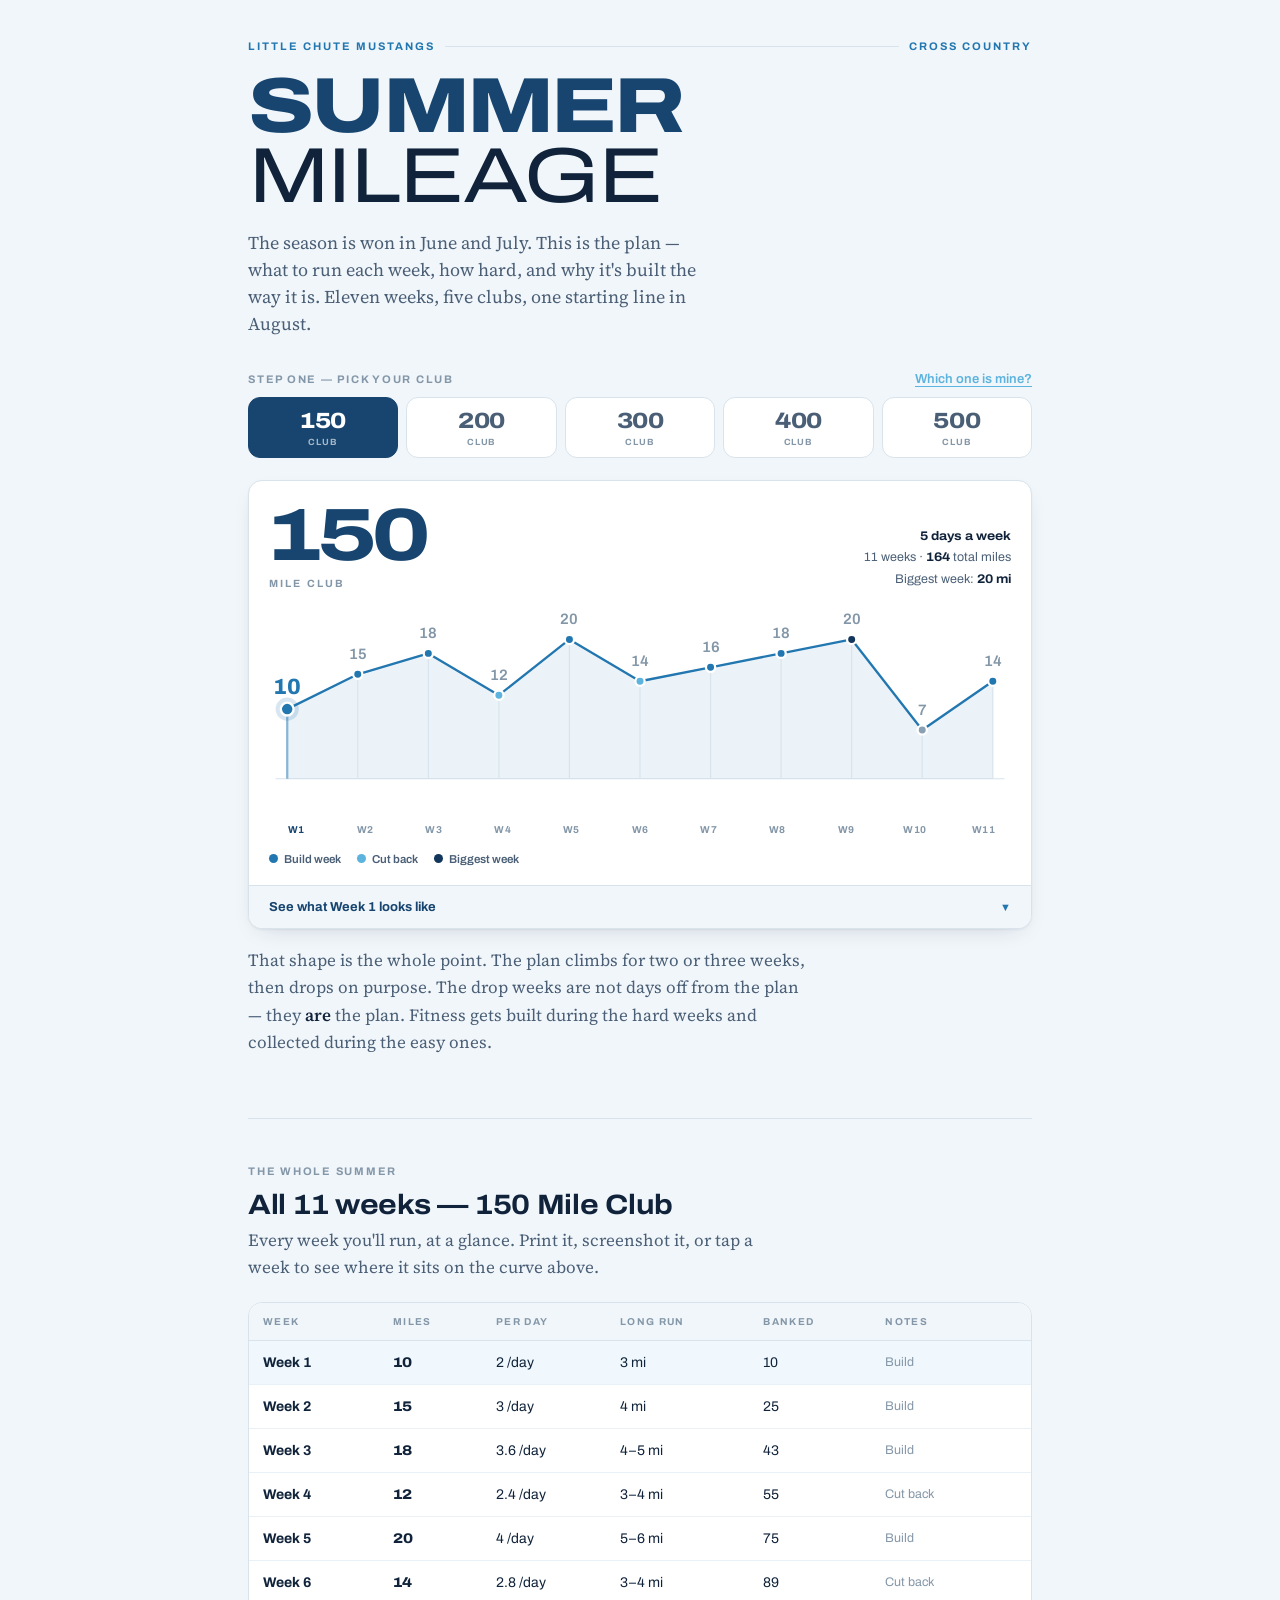
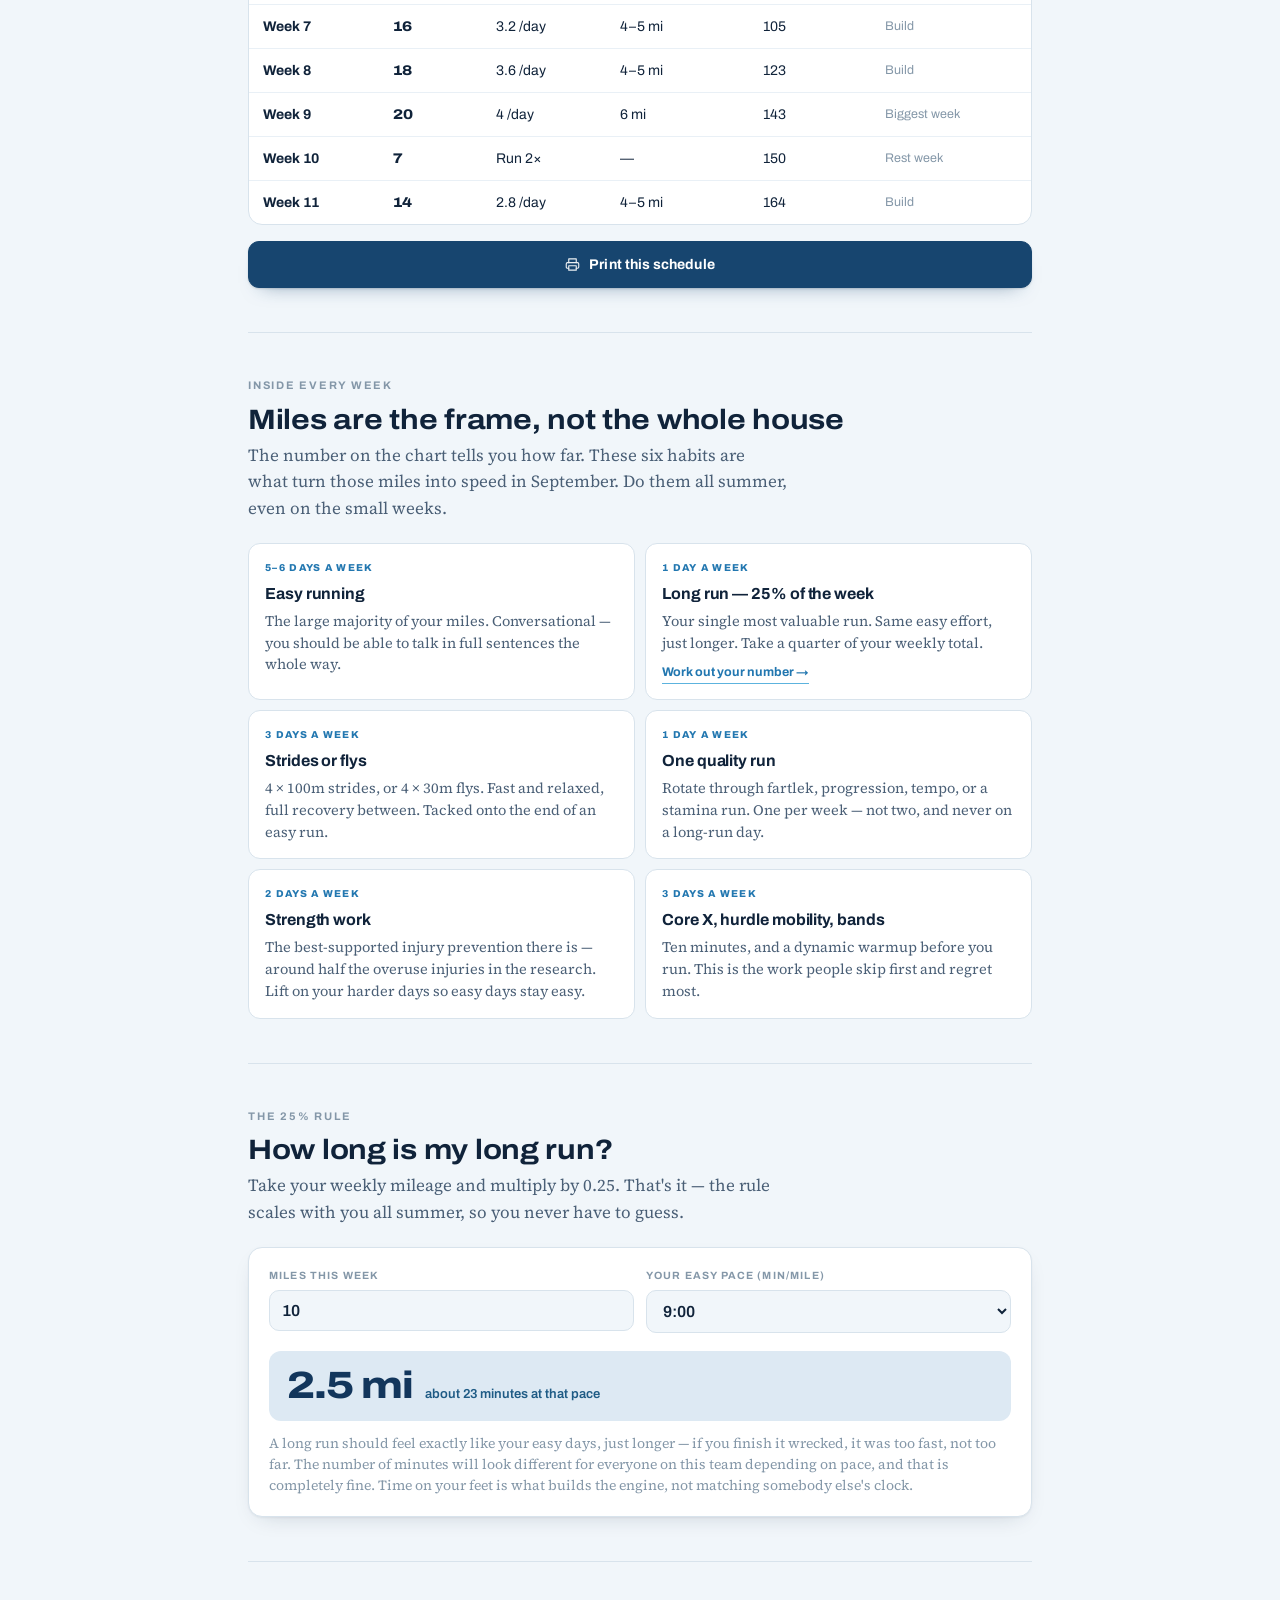
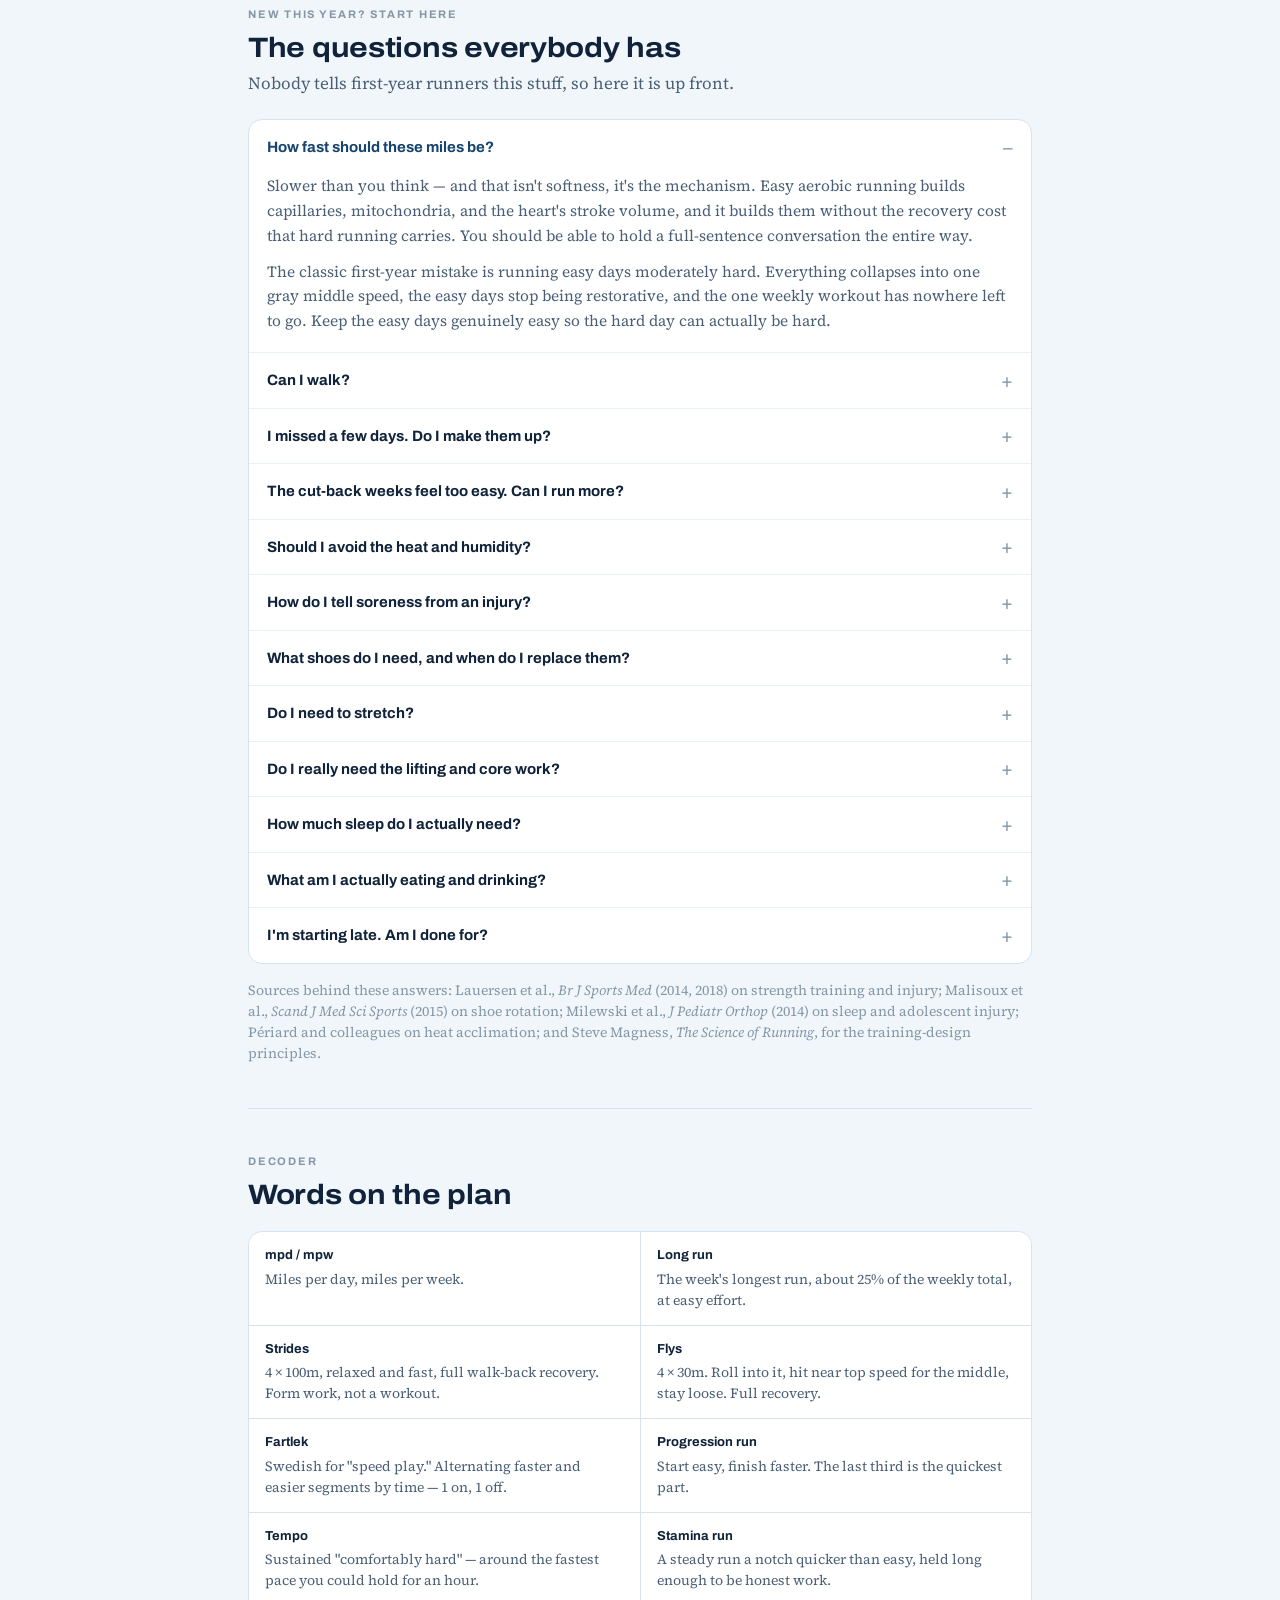
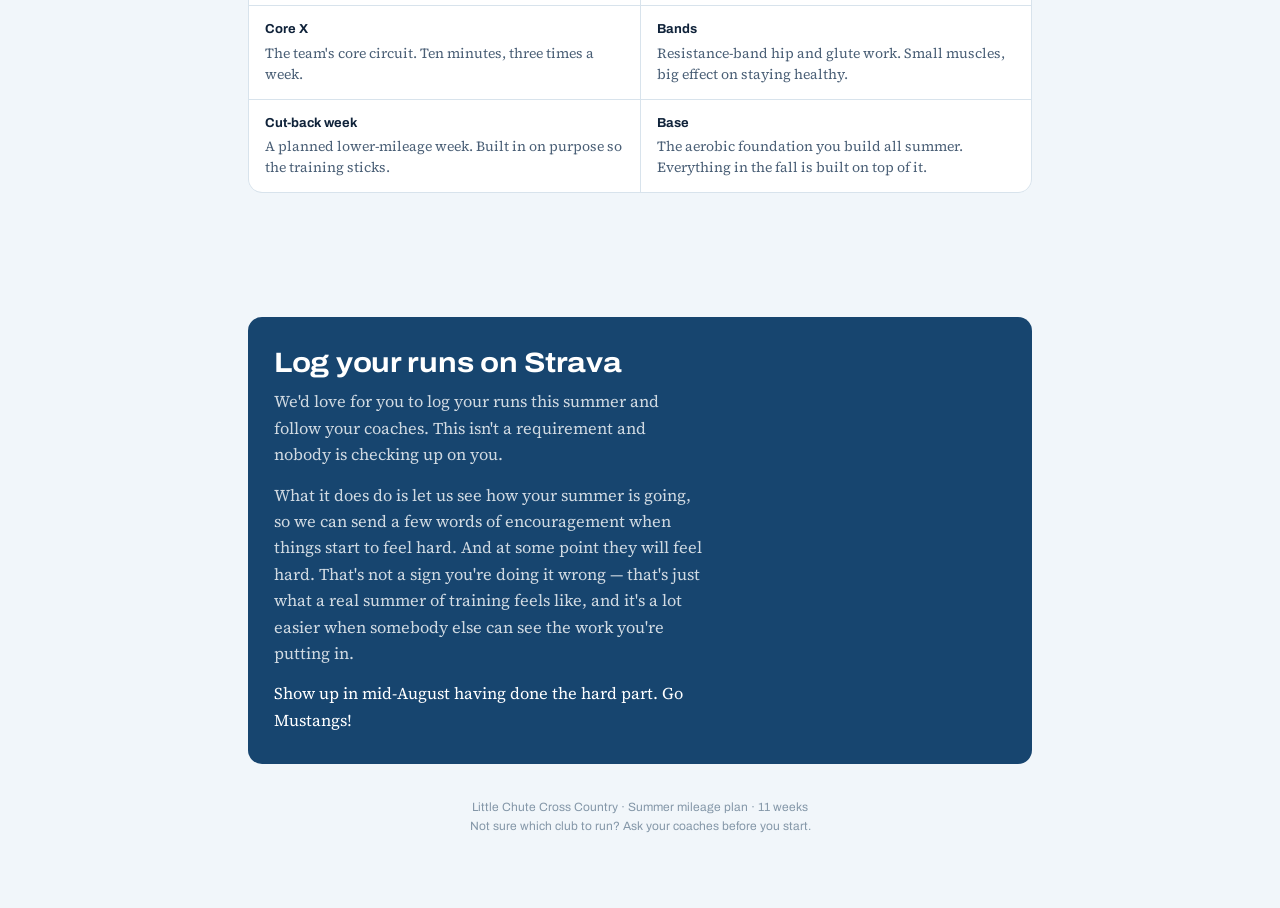
==== commit a9e7e962: "Add files via upload" ====
--- a/index.html
+++ b/index.html
@@ -444,7 +444,7 @@
         <li><strong>300</strong> — you trained through track and want a real varsity summer.</li>
         <li><strong>400 / 500</strong> — multiple years of consistent training and a summer base already under you.</li>
       </ul>
-      <p class="last">Coach Foley and Coach Rankin have the final say. When it's close, take the smaller number and finish the summer healthy — that beats a big log and a hurt hamstring in August.</p>
+      <p class="last">Your coaches have the final say. When it's close, take the smaller number and finish the summer healthy — that beats a big log and a hurt hamstring in August.</p>
     </div>
 
     <!-- signature: the 11-week ridgeline -->
@@ -639,7 +639,7 @@
         <summary>How do I tell soreness from an injury?</summary>
         <div class="answer">
           <p>General, both-sides, dull, and better once you're warmed up is normal training soreness. Sharp, one spot you can cover with a fingertip, worse the longer you run, or changing how you stride — that one is not.</p>
-          <p>Stop, take a couple of easy days, and tell Coach Foley or Coach Rankin. A three-day problem you mention is far cheaper than a six-week problem you hid.</p>
+          <p>Stop, take a couple of easy days, and tell one of your coaches. A three-day problem you mention is far cheaper than a six-week problem you hid.</p>
         </div>
       </details>
 
@@ -723,12 +723,12 @@
   <section id="log" style="border-top:none;padding-bottom:0">
     <div class="closer">
       <h2>Log your runs on Strava</h2>
-      <p>We'd love for you to log your runs this summer and follow either Coach Foley or Coach Rankin. This isn't a requirement and nobody is checking up on you.</p>
+      <p>We'd love for you to log your runs this summer and follow your coaches. This isn't a requirement and nobody is checking up on you.</p>
       <p>What it does do is let us see how your summer is going, so we can send a few words of encouragement when things start to feel hard. And at some point they will feel hard. That's not a sign you're doing it wrong — that's just what a real summer of training feels like, and it's a lot easier when somebody else can see the work you're putting in.</p>
       <p class="strong">Show up in mid-August having done the hard part. Go Mustangs!</p>
     </div>
     <footer>
-      Little Chute Cross Country · Summer mileage plan · 11 weeks<br>Not sure which club to run? Ask Coach Foley or Coach Rankin before you start.
+      Little Chute Cross Country · Summer mileage plan · 11 weeks<br>Not sure which club to run? Ask your coaches before you start.
     </footer>
   </section>
 
@@ -1113,7 +1113,7 @@
       '<li>8\u201310 hours of sleep, and eat enough to cover the miles</li>' +
       '</ul></div>' +
       '<p class="pv-foot">Log every run on Strava. Cut-back weeks are part of the plan \u2014 do not add to them.<br>' +
-      'Questions about mileage, soreness, or which club to run: Coach Foley or Coach Rankin.</p>';
+      'Questions about mileage, soreness, or which club to run: ask your coaches.</p>';
   }
 
   function standaloneDoc(){
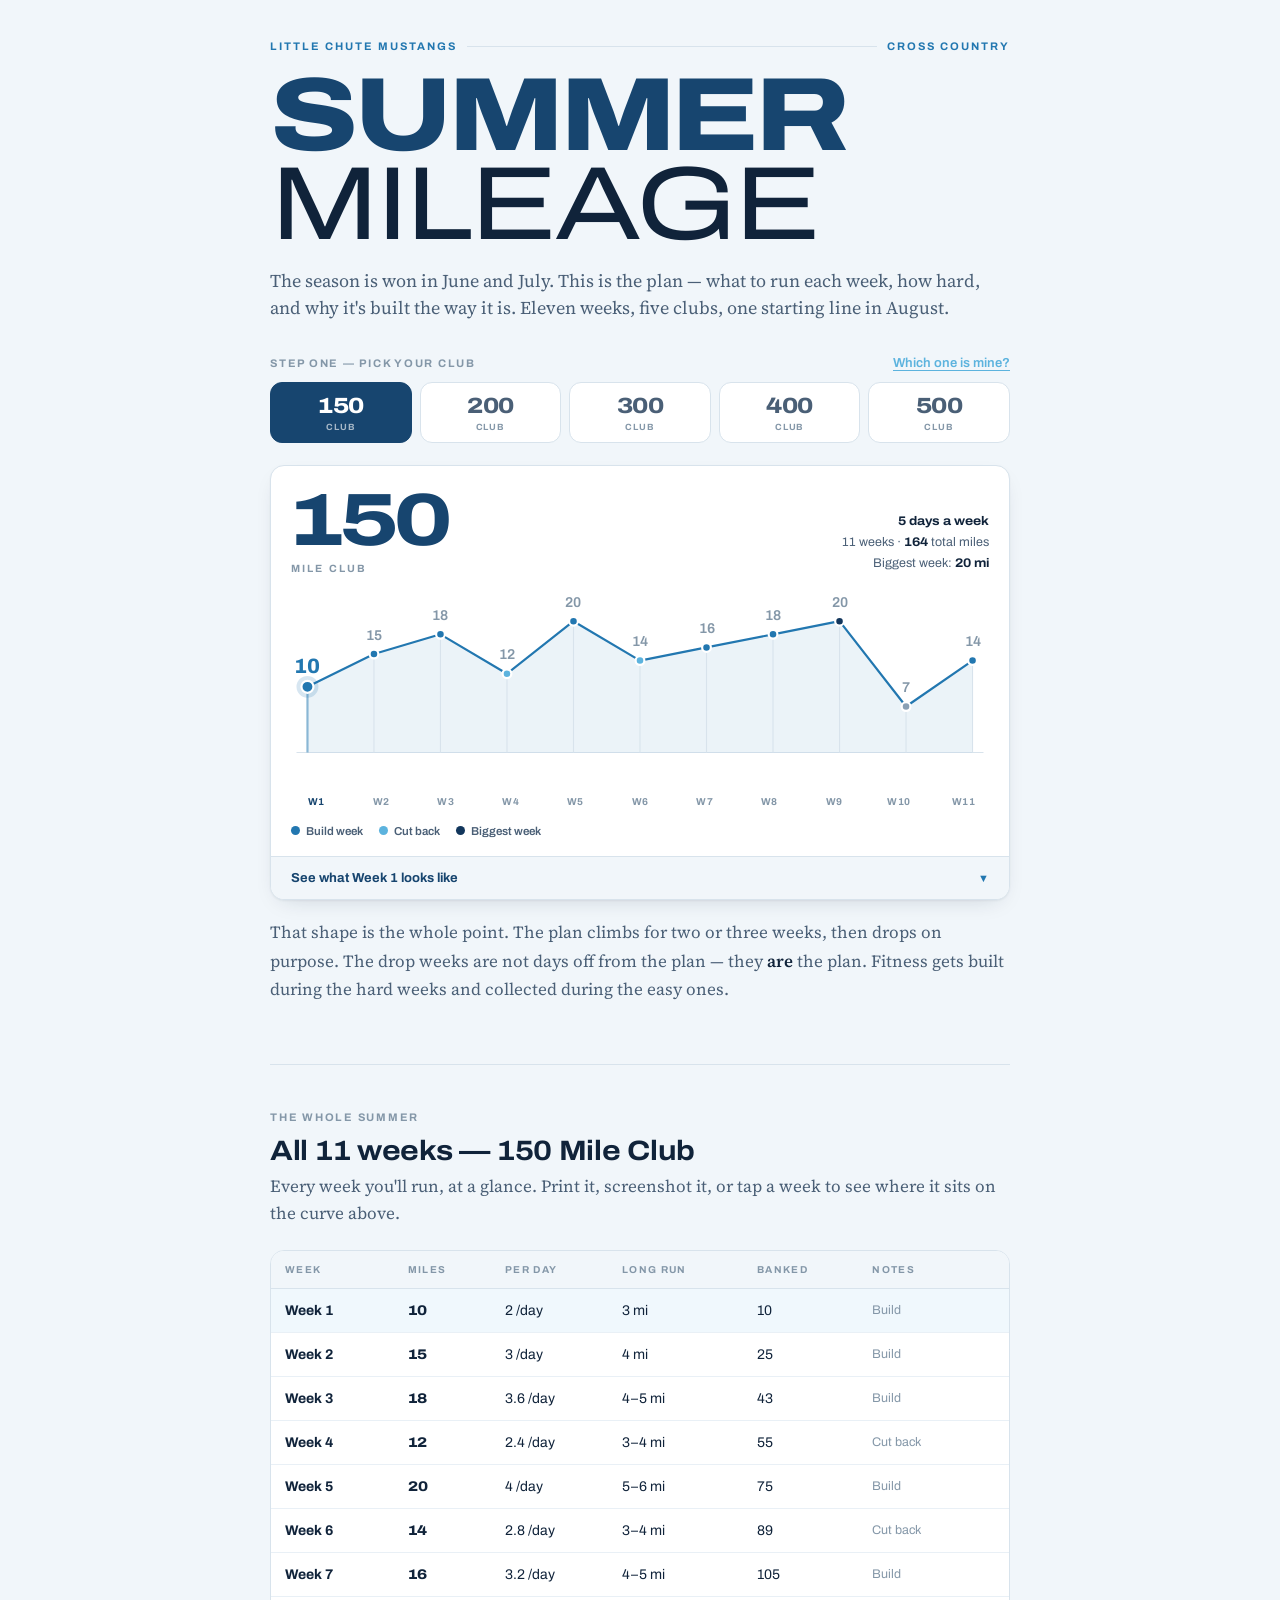
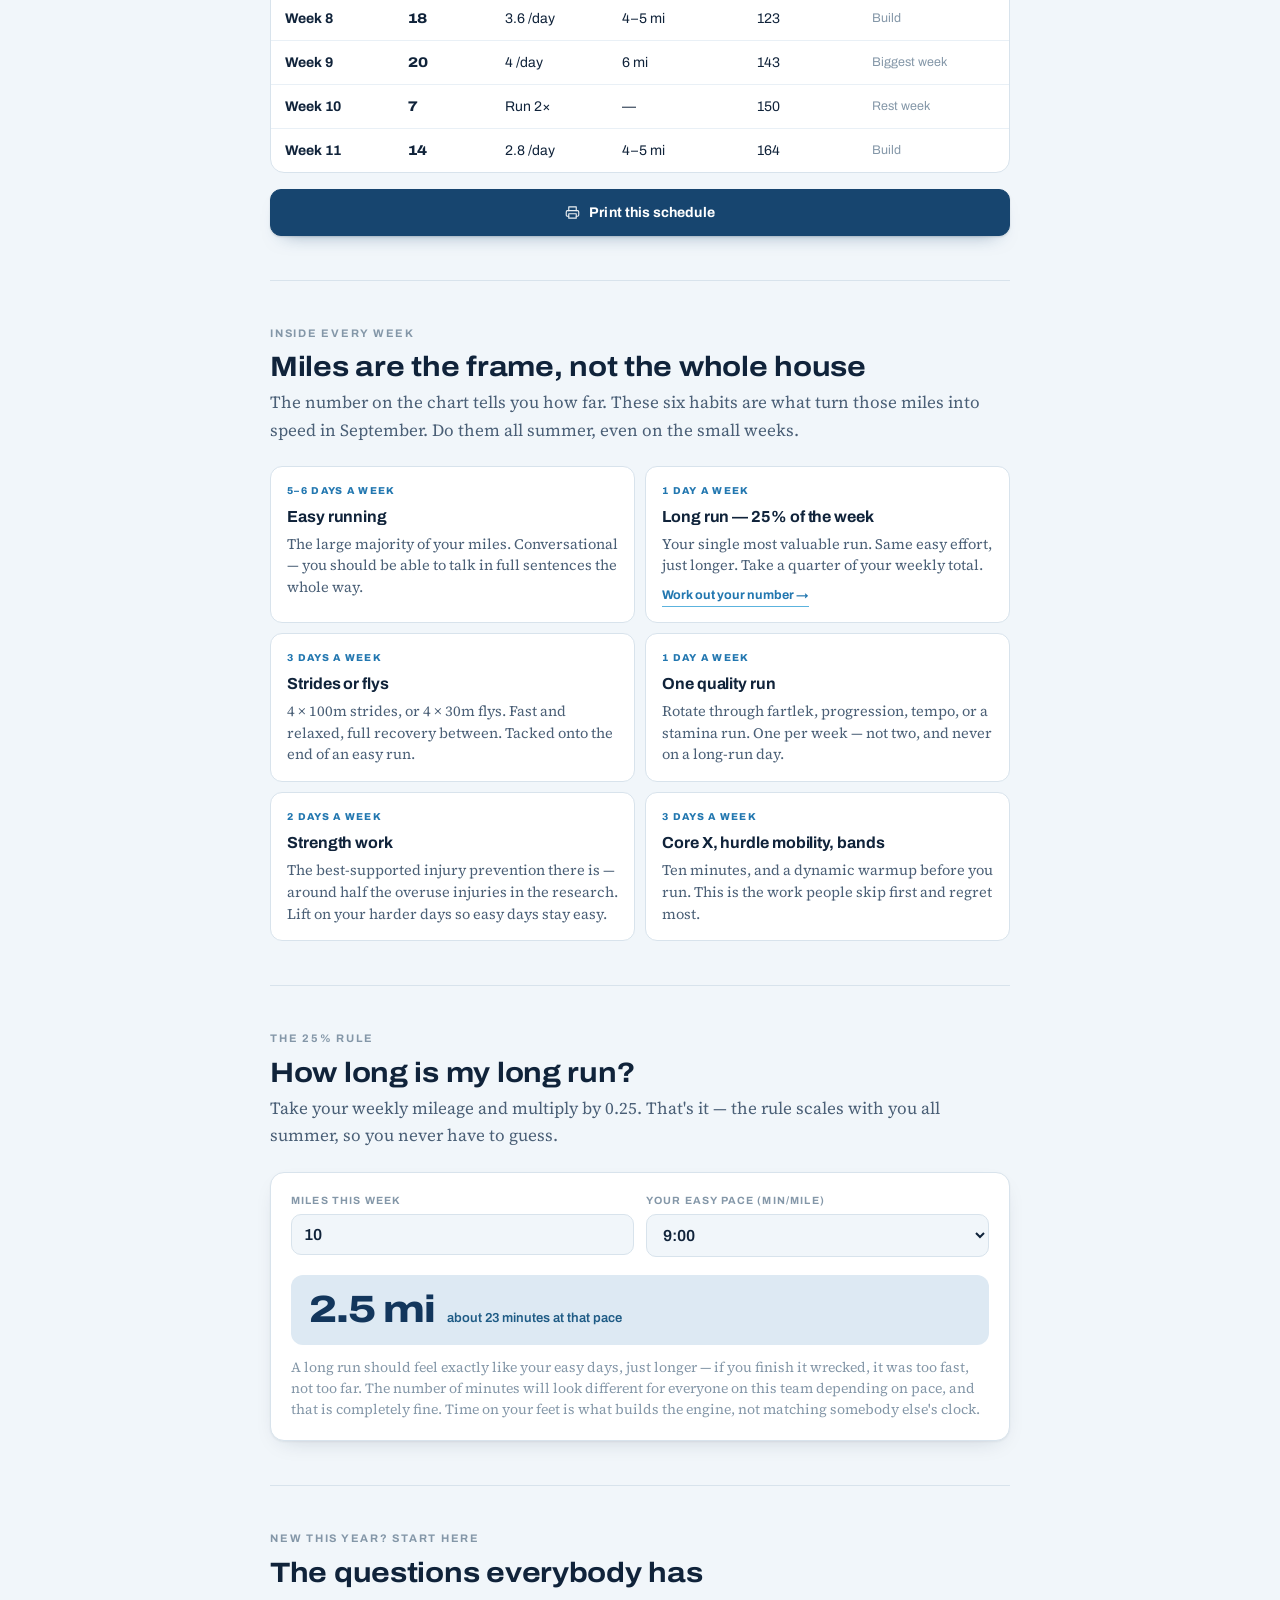
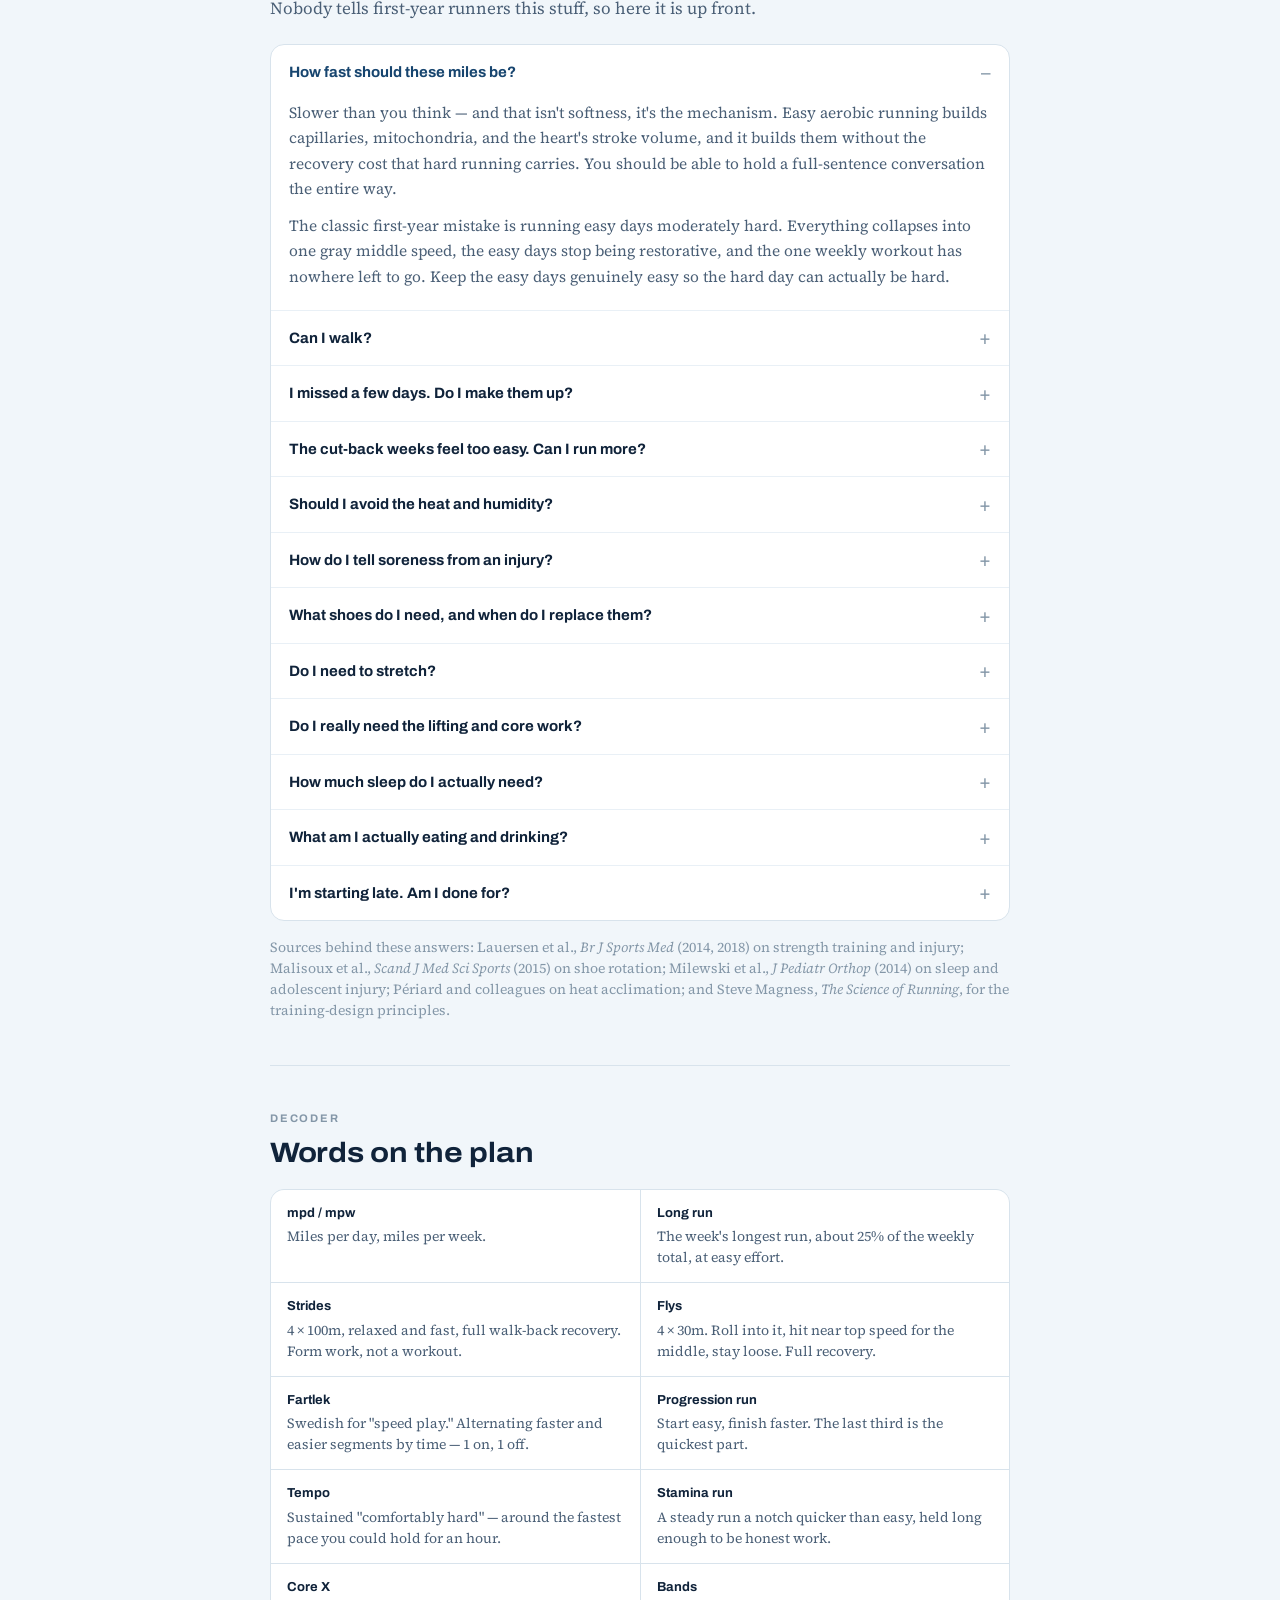
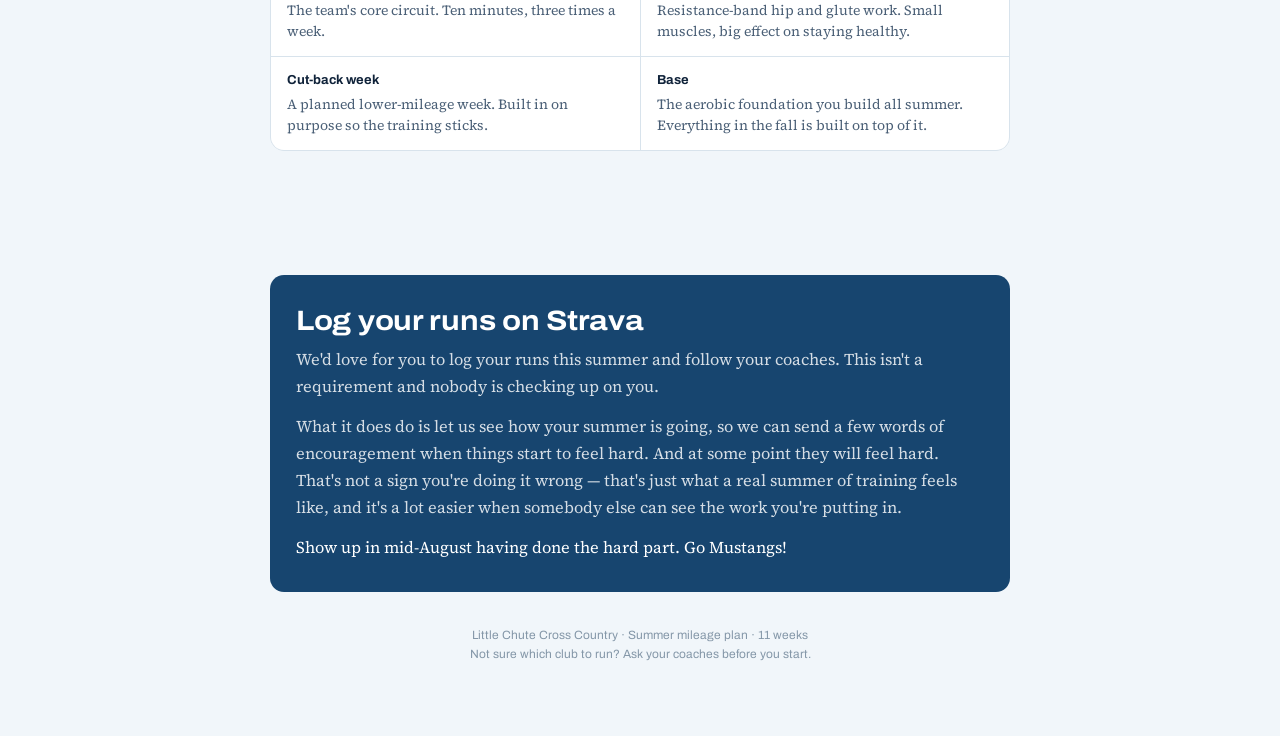
==== commit a099a733: "Add files via upload" ====
--- a/index.html
+++ b/index.html
@@ -44,7 +44,7 @@
     line-height:1.5;
     -webkit-font-smoothing:antialiased;
   }
-  .wrap{max-width:820px;margin:0 auto;padding:0 18px 72px}
+  .wrap{max-width:780px;margin:0 auto;padding:0 20px 72px}
 
   /* ---------- shared type ---------- */
   .eyebrow{
@@ -52,7 +52,7 @@
     font-size:11px;font-weight:700;letter-spacing:.16em;text-transform:uppercase;
     color:var(--ink-3);margin:0 0 10px;
   }
-  .prose{font-family:var(--serif);font-size:17px;line-height:1.62;color:var(--ink-2)}
+  .prose{font-family:var(--serif);font-size:17px;line-height:1.65;color:var(--ink-2)}
   .prose p{margin:0 0 14px}
   .prose strong{font-weight:600;color:var(--ink)}
   h2{
@@ -67,7 +67,7 @@
     font-size:16px;font-weight:700;letter-spacing:-.005em;
     margin:0 0 4px;color:var(--ink);
   }
-  .lede{font-family:var(--serif);font-size:17px;line-height:1.55;color:var(--ink-2);margin:0 0 22px;max-width:60ch}
+  .lede{font-family:var(--serif);font-size:17px;line-height:1.6;color:var(--ink-2);margin:0 0 22px}
 
   section{padding:44px 0;border-top:1px solid var(--line)}
   section:first-of-type{border-top:none}
@@ -82,9 +82,9 @@
   .kicker .rule{flex:1;height:1px;background:var(--line);}
   .masthead h1{
     font-family:var(--display);
-    font-size:clamp(40px,11.5vw,78px);
+    font-size:clamp(42px,14.5vw,104px);
     font-variation-settings:"wdth" 122;
-    font-weight:800;letter-spacing:-.035em;line-height:.9;
+    font-weight:800;letter-spacing:-.04em;line-height:.86;
     margin:0;color:var(--mustang);text-transform:uppercase;
   }
   .masthead h1 .thin{
@@ -93,7 +93,7 @@
   }
   .masthead .sub{
     font-family:var(--serif);font-size:18px;line-height:1.5;color:var(--ink-2);
-    margin:18px 0 0;max-width:52ch;
+    margin:18px 0 0;
   }
 
   /* ---------- club picker ---------- */
@@ -349,7 +349,7 @@
   details[open] summary::after{content:"–"}
   details[open] summary{color:var(--mustang)}
   summary:focus-visible{outline:2px solid var(--navy);outline-offset:-2px}
-  .answer{padding:0 18px 18px;font-family:var(--serif);font-size:15.5px;line-height:1.6;color:var(--ink-2)}
+  .answer{padding:0 18px 20px;font-family:var(--serif);font-size:15.5px;line-height:1.65;color:var(--ink-2)}
   .answer p{margin:0 0 11px}
   .answer p:last-child{margin-bottom:0}
 
@@ -364,7 +364,7 @@
     background:var(--mustang);color:#fff;border-radius:var(--radius);padding:30px 26px;margin-top:20px;
   }
   .closer h2{color:#fff;margin-bottom:10px}
-  .closer p{font-family:var(--serif);font-size:16.5px;line-height:1.6;color:rgba(255,255,255,.8);margin:0 0 14px;max-width:48ch}
+  .closer p{font-family:var(--serif);font-size:16.5px;line-height:1.62;color:rgba(255,255,255,.82);margin:0 0 14px}
   .closer p:last-child{margin-bottom:0}
   .closer .strong{color:#fff}
 
@@ -488,7 +488,7 @@
       </div>
     </div>
 
-    <p class="prose" style="margin-top:18px;max-width:62ch">That shape is the whole point. The plan climbs for two or three weeks, then drops on purpose. The drop weeks are not days off from the plan — they <strong>are</strong> the plan. Fitness gets built during the hard weeks and collected during the easy ones.</p>
+    <p class="prose" style="margin-top:18px">That shape is the whole point. The plan climbs for two or three weeks, then drops on purpose. The drop weeks are not days off from the plan — they <strong>are</strong> the plan. Fitness gets built during the hard weeks and collected during the easy ones.</p>
   </section>
 
   <!-- ============ FULL TABLE ============ -->
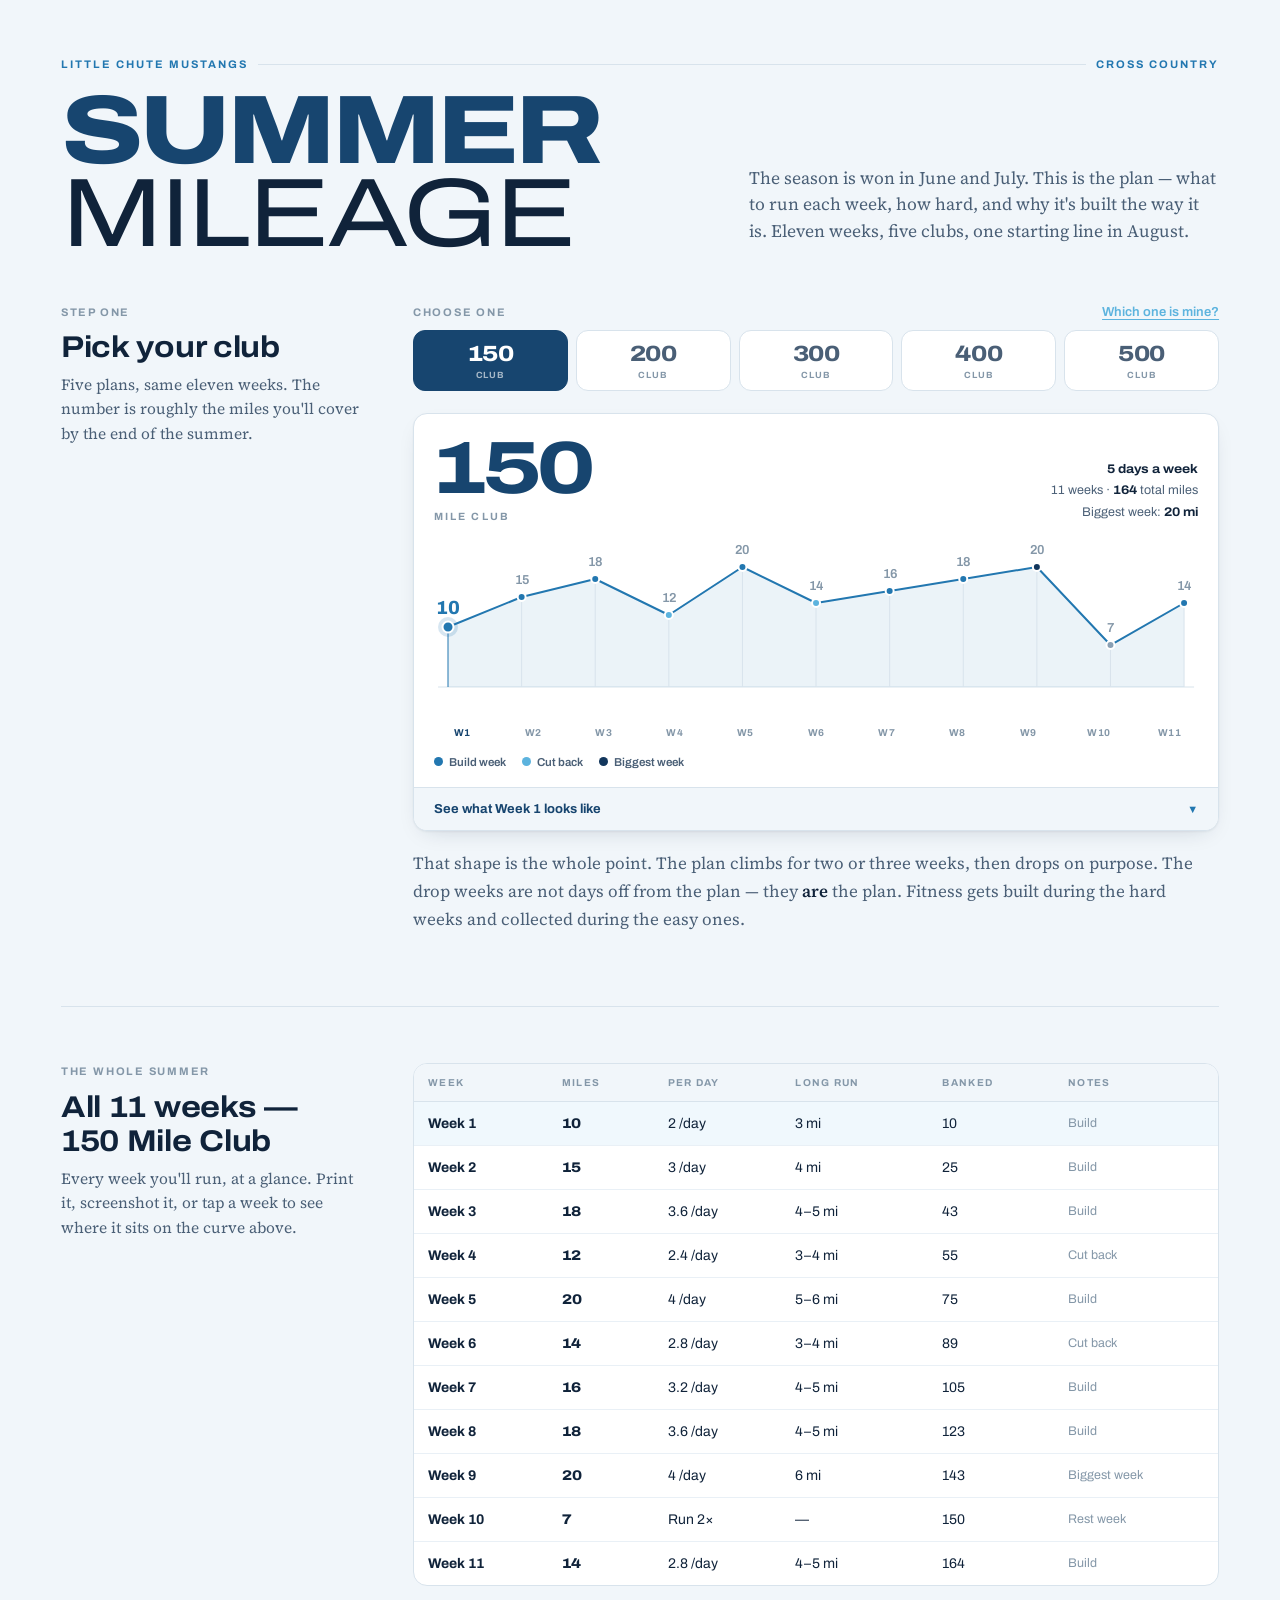
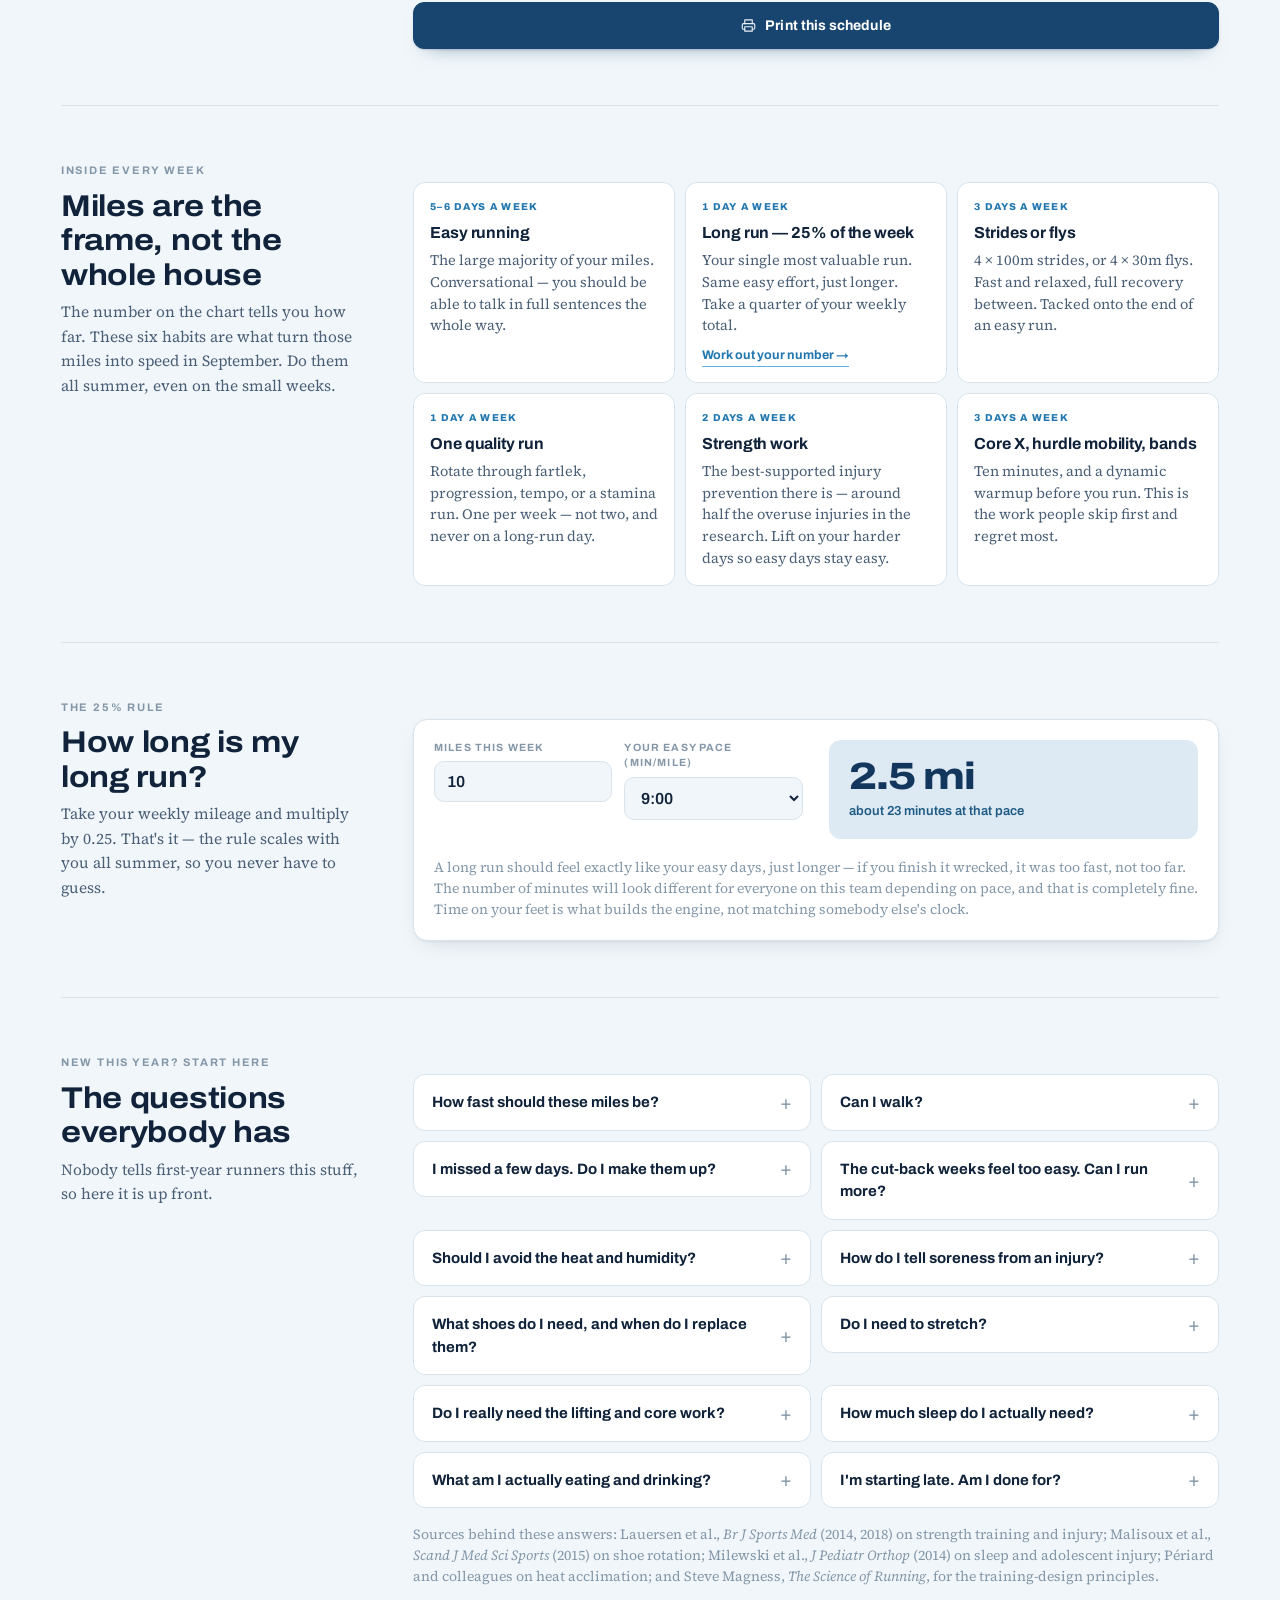
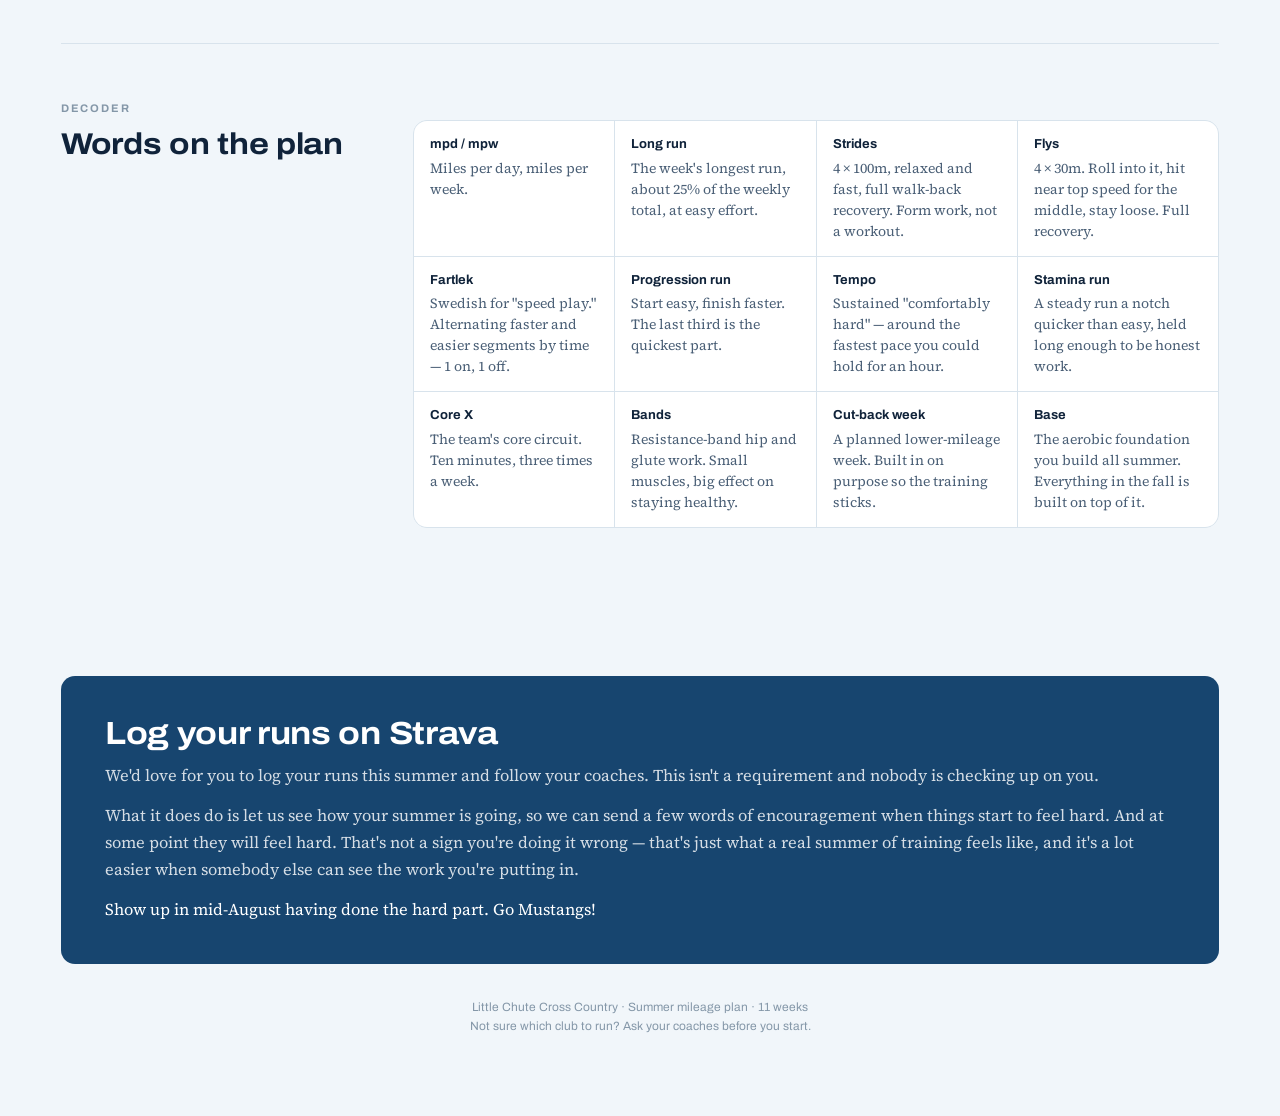
==== commit 1e023d3e: "Add files via upload" ====
--- a/index.html
+++ b/index.html
@@ -44,7 +44,7 @@
     line-height:1.5;
     -webkit-font-smoothing:antialiased;
   }
-  .wrap{max-width:780px;margin:0 auto;padding:0 20px 72px}
+  .wrap{max-width:1240px;margin:0 auto;padding:0 clamp(20px,3.2vw,44px) 80px}
 
   /* ---------- shared type ---------- */
   .eyebrow{
@@ -82,7 +82,7 @@
   .kicker .rule{flex:1;height:1px;background:var(--line);}
   .masthead h1{
     font-family:var(--display);
-    font-size:clamp(42px,14.5vw,104px);
+    font-size:clamp(42px,13vw,96px);
     font-variation-settings:"wdth" 122;
     font-weight:800;letter-spacing:-.04em;line-height:.86;
     margin:0;color:var(--mustang);text-transform:uppercase;
@@ -370,6 +370,53 @@
 
   footer{margin-top:34px;font-size:12px;color:var(--ink-3);line-height:1.6;text-align:center}
 
+  /* ---------- large screens: editorial two-column ---------- */
+  @media (min-width:1000px){
+    section{
+      display:grid;
+      grid-template-columns:minmax(240px,300px) minmax(0,1fr);
+      column-gap:52px;align-items:start;
+      padding:56px 0;
+    }
+    .sec-head{position:sticky;top:24px}
+    .sec-head h2{font-size:30px;margin-bottom:8px}
+    .sec-head .lede{font-size:15.5px;line-height:1.58;margin-bottom:0}
+    .sec-body{min-width:0}
+
+    /* masthead: title left, intro right, sharing a baseline */
+    .masthead{
+      display:grid;grid-template-columns:minmax(0,1.15fr) minmax(0,.85fr);
+      column-gap:52px;align-items:end;padding:56px 0 40px;
+    }
+    .masthead .kicker{grid-column:1 / -1}
+    .masthead h1{grid-column:1;font-size:clamp(84px,7.6vw,116px)}
+    .masthead .sub{grid-column:2;margin:0 0 12px;font-size:17.5px}
+
+    /* the closing panel stays full bleed */
+    section#log{display:block;padding-bottom:0}
+
+    /* content that reads better in more columns once there's room */
+    .faq{background:none;border:none;border-radius:0;overflow:visible;
+         display:grid;grid-template-columns:1fr 1fr;gap:10px;align-items:start}
+    .faq details{background:var(--card);border:1px solid var(--line);border-radius:12px;align-self:start}
+    .faq details:last-child{border-bottom:1px solid var(--line)}
+    .gloss{grid-template-columns:repeat(3,1fr)}
+
+    /* calculator: inputs beside the answer */
+    .calc{display:grid;grid-template-columns:minmax(0,1fr) minmax(0,1fr);column-gap:26px;align-items:start}
+    .calc-row{grid-column:1;grid-row:1;margin-bottom:0}
+    .calc-out{grid-column:2;grid-row:1;flex-direction:column;align-items:flex-start;gap:6px;padding:18px 20px}
+    .calc-note{grid-column:1 / -1;grid-row:2;margin-top:18px}
+
+    .closer{padding:40px 44px}
+    .closer h2{font-size:32px}
+  }
+
+  @media (min-width:1240px){
+    .gloss{grid-template-columns:repeat(4,1fr)}
+    .grid2{grid-template-columns:repeat(3,1fr)}
+  }
+
   @media (max-width:560px){
     .grid2,.gloss{grid-template-columns:1fr}
     .wd-nums{grid-template-columns:1fr 1fr}
@@ -384,6 +431,7 @@
     html,body{background:#F1F6FA !important;color:#10233A !important}
     .ridge-card,.calc,.faq,.tablewrap,.tile,.gloss div,.weekdetail{background:#FFFFFF !important}
     .disclose{background:#F1F6FA !important;color:#17456F !important}
+    .faq details{background:#FFFFFF !important}
     .btn-primary{background:#17456F !important;color:#fff !important;border-color:#17456F !important}
     .btn-ghost{background:#E6F4FC !important;color:#17456F !important}
     thead th,.stat{background:#F1F6FA !important}
@@ -409,6 +457,8 @@
     body.pv-open .pv-overlay{position:static;background:none;padding:0;overflow:visible}
     body.pv-open .pv-sheet{box-shadow:none;border-radius:0;padding:0;max-width:none}
     body.pv-open .pv-note,body.pv-open .pv-actions{display:none !important}
+    section,.masthead,.calc,.faq{display:block !important}
+    .sec-head{position:static !important}
     .ridge-card,.helper,.calc{box-shadow:none}
     .btn,.helper-toggle,.clubs{display:none}
     details{page-break-inside:avoid}
@@ -429,8 +479,15 @@
 
   <!-- ============ PICK YOUR CLUB ============ -->
   <section id="pick" style="border-top:none;padding-top:8px">
+    <div class="sec-head">
+      <p class="eyebrow">Step one</p>
+      <h2>Pick your club</h2>
+      <p class="lede">Five plans, same eleven weeks. The number is roughly the miles you'll cover by the end of the summer.</p>
+    </div>
+
+    <div class="sec-body">
     <div class="picker-label">
-      <p class="eyebrow" style="margin:0">Step one — pick your club</p>
+      <p class="eyebrow" style="margin:0">Choose one</p>
       <button class="helper-toggle" id="helperBtn" aria-expanded="false" aria-controls="helperBox">Which one is mine?</button>
     </div>
 
@@ -489,13 +546,18 @@
     </div>
 
     <p class="prose" style="margin-top:18px">That shape is the whole point. The plan climbs for two or three weeks, then drops on purpose. The drop weeks are not days off from the plan — they <strong>are</strong> the plan. Fitness gets built during the hard weeks and collected during the easy ones.</p>
+    </div>
   </section>
 
   <!-- ============ FULL TABLE ============ -->
   <section id="all">
-    <p class="eyebrow">The whole summer</p>
+    <div class="sec-head">
+      <p class="eyebrow">The whole summer</p>
     <h2 id="tableTitle">All 11 weeks</h2>
     <p class="lede">Every week you'll run, at a glance. Print it, screenshot it, or tap a week to see where it sits on the curve above.</p>
+    </div>
+
+    <div class="sec-body">
     <div class="tablewrap">
       <table>
         <thead>
@@ -507,13 +569,19 @@
     <button class="btn btn-primary printbtn" id="printBtn">
       <svg class="ico" viewBox="0 0 24 24" aria-hidden="true"><path d="M6 9V3h12v6"/><path d="M6 18H4a2 2 0 0 1-2-2v-5a2 2 0 0 1 2-2h16a2 2 0 0 1 2 2v5a2 2 0 0 1-2 2h-2"/><path d="M6 14h12v7H6z"/></svg>
       Print this schedule</button>
+
+    </div>
   </section>
 
   <!-- ============ WEEKLY RHYTHM ============ -->
   <section id="rhythm">
-    <p class="eyebrow">Inside every week</p>
+    <div class="sec-head">
+      <p class="eyebrow">Inside every week</p>
     <h2>Miles are the frame, not the whole house</h2>
     <p class="lede">The number on the chart tells you how far. These six habits are what turn those miles into speed in September. Do them all summer, even on the small weeks.</p>
+    </div>
+
+    <div class="sec-body">
 
     <div class="grid2">
       <div class="tile">
@@ -548,13 +616,19 @@
         <p>Ten minutes, and a dynamic warmup before you run. This is the work people skip first and regret most.</p>
       </div>
     </div>
+
+    </div>
   </section>
 
   <!-- ============ LONG RUN CALC ============ -->
   <section id="longrun">
-    <p class="eyebrow">The 25% rule</p>
+    <div class="sec-head">
+      <p class="eyebrow">The 25% rule</p>
     <h2>How long is my long run?</h2>
     <p class="lede">Take your weekly mileage and multiply by 0.25. That's it — the rule scales with you all summer, so you never have to guess.</p>
+    </div>
+
+    <div class="sec-body">
 
     <div class="calc">
       <div class="calc-row">
@@ -584,16 +658,22 @@
       </div>
       <p class="calc-note">A long run should feel exactly like your easy days, just longer — if you finish it wrecked, it was too fast, not too far. The number of minutes will look different for everyone on this team depending on pace, and that is completely fine. Time on your feet is what builds the engine, not matching somebody else's clock.</p>
     </div>
+
+    </div>
   </section>
 
   <!-- ============ NEW RUNNER FAQ ============ -->
   <section id="faq">
-    <p class="eyebrow">New this year? Start here</p>
+    <div class="sec-head">
+      <p class="eyebrow">New this year? Start here</p>
     <h2>The questions everybody has</h2>
     <p class="lede">Nobody tells first-year runners this stuff, so here it is up front.</p>
+    </div>
+
+    <div class="sec-body">
 
     <div class="faq">
-      <details open>
+      <details>
         <summary>How fast should these miles be?</summary>
         <div class="answer">
           <p>Slower than you think — and that isn't softness, it's the mechanism. Easy aerobic running builds capillaries, mitochondria, and the heart's stroke volume, and it builds them without the recovery cost that hard running carries. You should be able to hold a full-sentence conversation the entire way.</p>
@@ -697,12 +777,18 @@
 
     <p class="plan-note" style="margin-top:16px">Sources behind these answers: Lauersen et al., <em>Br J Sports Med</em> (2014, 2018) on strength training and injury; Malisoux et al., <em>Scand J Med Sci Sports</em> (2015) on shoe rotation; Milewski et al., <em>J Pediatr Orthop</em> (2014) on sleep and adolescent injury; Périard and colleagues on heat acclimation; and Steve Magness, <em>The Science of Running</em>, for the training-design principles.</p>
 
+
+    </div>
   </section>
 
   <!-- ============ GLOSSARY ============ -->
   <section id="glossary">
-    <p class="eyebrow">Decoder</p>
+    <div class="sec-head">
+      <p class="eyebrow">Decoder</p>
     <h2>Words on the plan</h2>
+    </div>
+
+    <div class="sec-body">
     <dl class="gloss">
       <div><dt>mpd / mpw</dt><dd>Miles per day, miles per week.</dd></div>
       <div><dt>Long run</dt><dd>The week's longest run, about 25% of the weekly total, at easy effort.</dd></div>
@@ -717,6 +803,8 @@
       <div><dt>Cut-back week</dt><dd>A planned lower-mileage week. Built in on purpose so the training sticks.</dd></div>
       <div><dt>Base</dt><dd>The aerobic foundation you build all summer. Everything in the fall is built on top of it.</dd></div>
     </dl>
+
+    </div>
   </section>
 
   <!-- ============ CLOSER ============ -->
@@ -823,6 +911,7 @@
   var ORDER = ["150","200","300","400","500"];
   var state = { club:"150", week:0 };
   var detailOpen = false;
+  var ridgeDrawn = false;
 
   // ---------- classify each week from the data itself ----------
   function classify(weeks, i){
@@ -887,7 +976,12 @@
     var svg = document.getElementById("ridge");
     while (svg.firstChild) svg.removeChild(svg.firstChild);
 
-    var W = 660, H = 190, padX = 26, top = 34, bottom = 154;
+    // size the chart to the space it actually has, so type and strokes stay
+    // the right size instead of scaling up like an image on big screens
+    var avail = (svg.parentNode && svg.parentNode.clientWidth) || 0;
+    var W = Math.max(560, Math.min(1120, avail ? avail - 16 : 660));
+    var H = 190, padX = 26, top = 34, bottom = 154;
+    svg.setAttribute("viewBox", "0 0 " + W + " " + H);
     var max = Math.max.apply(null, weeks.map(function(w){ return w.m; }));
     var step = (W - padX*2) / (weeks.length - 1);
     var pts = weeks.map(function(w, i){
@@ -942,7 +1036,8 @@
     });
 
     // draw-on animation
-    if (!window.matchMedia || !window.matchMedia("(prefers-reduced-motion: reduce)").matches){
+    if (!ridgeDrawn && (!window.matchMedia || !window.matchMedia("(prefers-reduced-motion: reduce)").matches)){
+      ridgeDrawn = true;
       try {
         var len = line.getTotalLength();
         line.style.strokeDasharray = len;
@@ -1175,6 +1270,12 @@
 
   window.addEventListener("afterprint", function(){ document.body.classList.remove("print-week"); });
 
+  var resizeTimer;
+  window.addEventListener("resize", function(){
+    clearTimeout(resizeTimer);
+    resizeTimer = setTimeout(render, 160);
+  });
+
   render();
 })();
 </script>
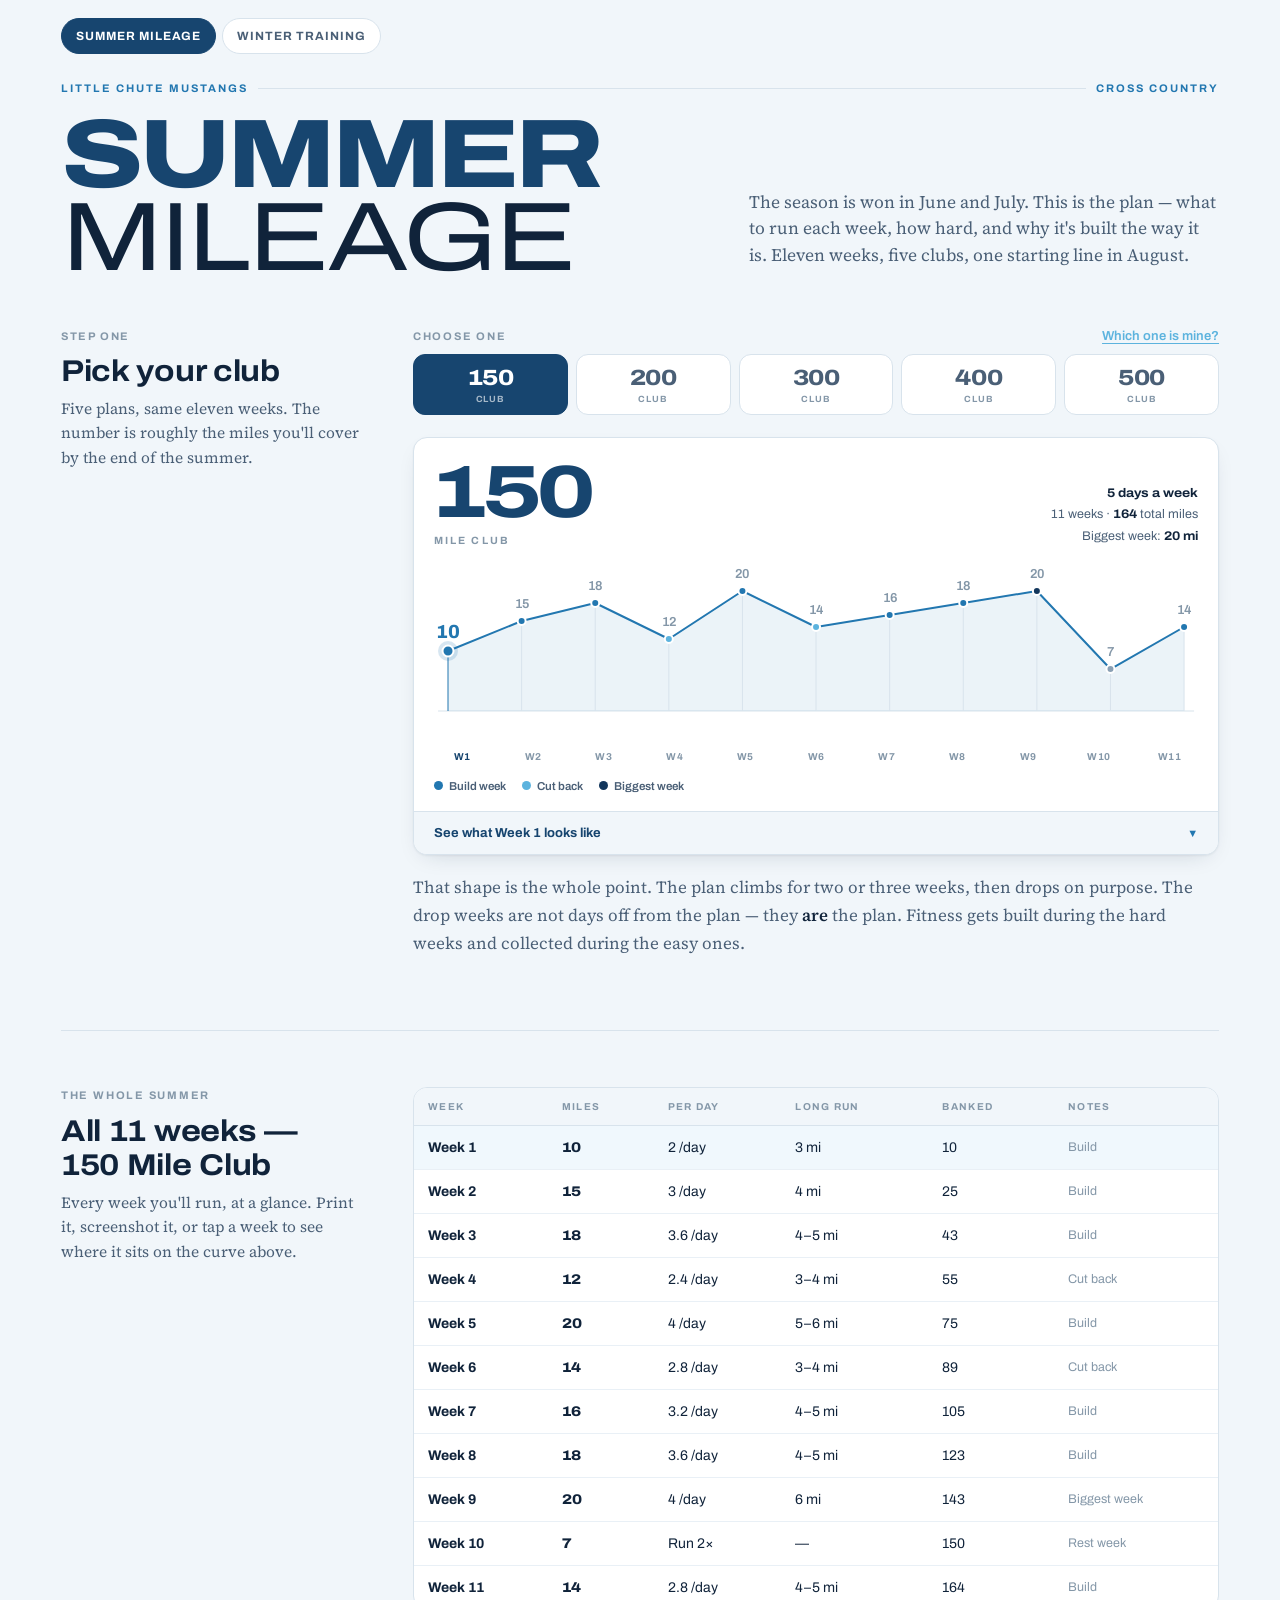
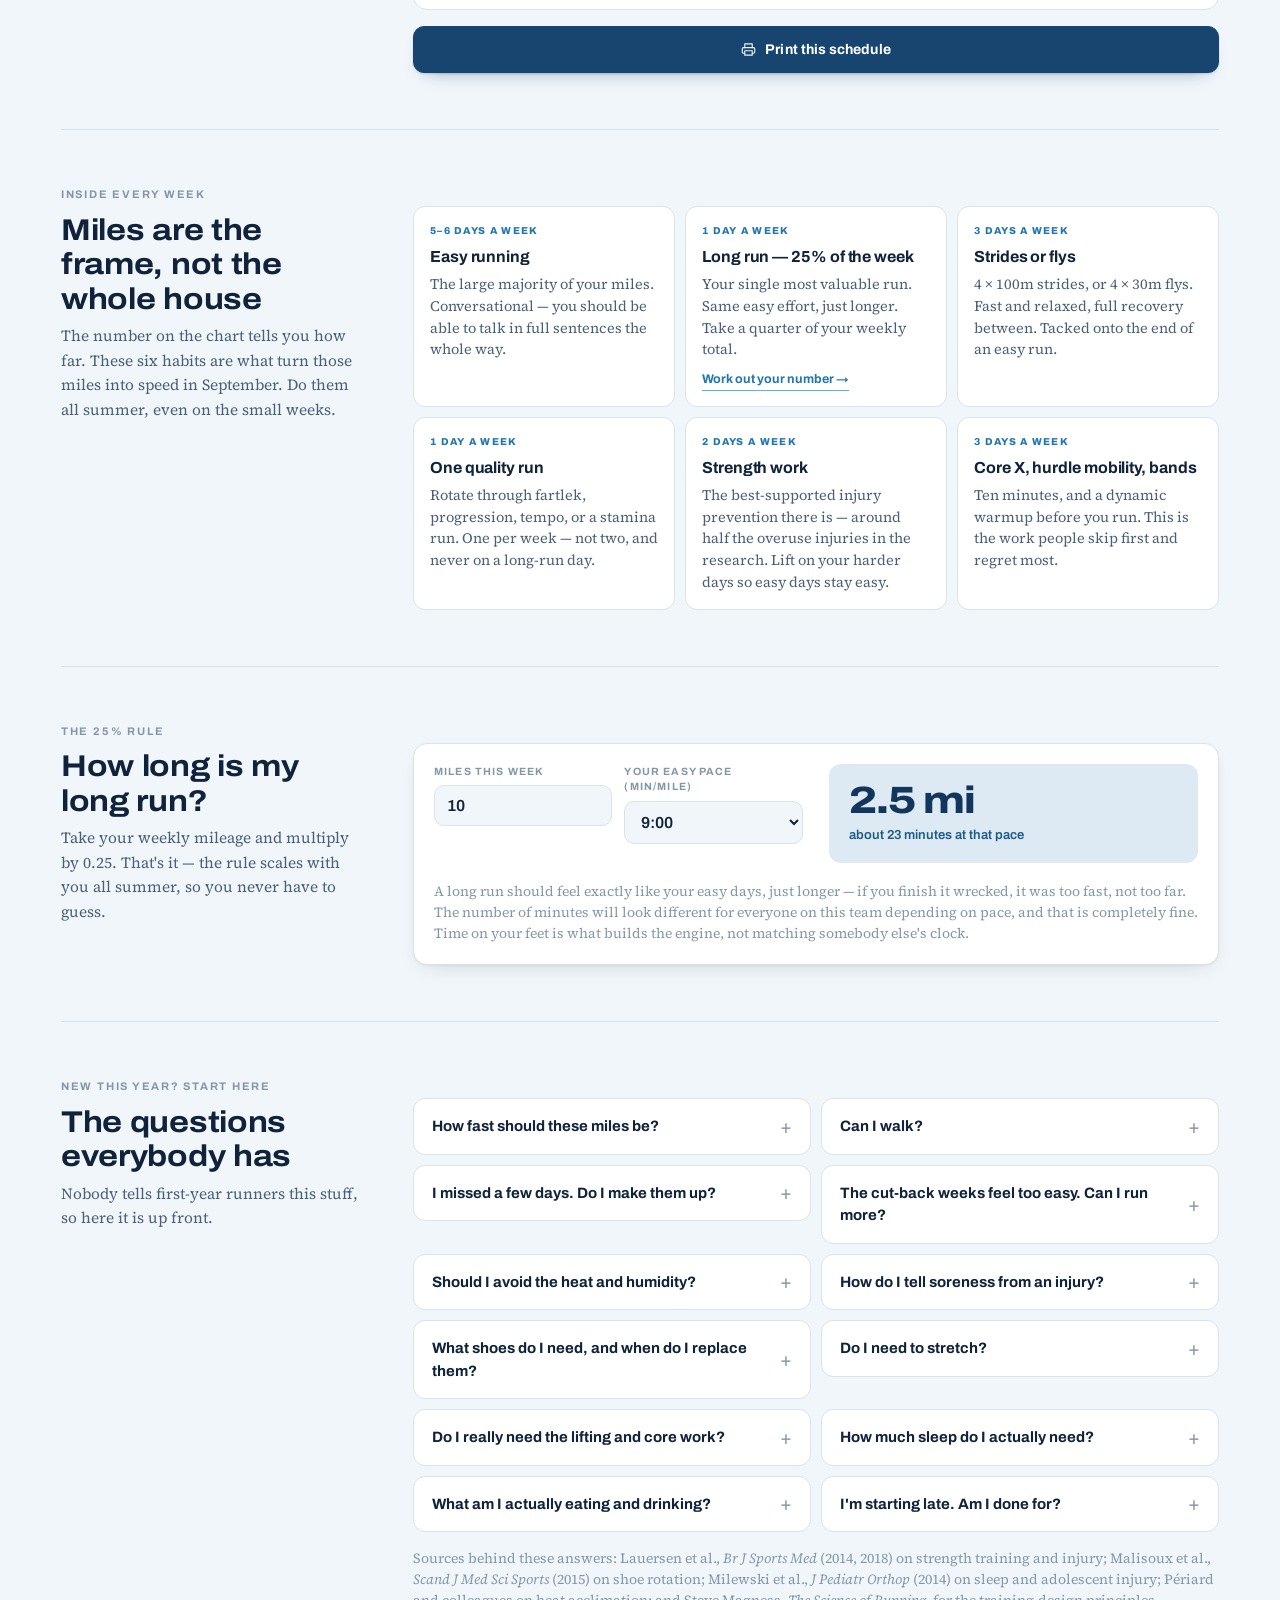
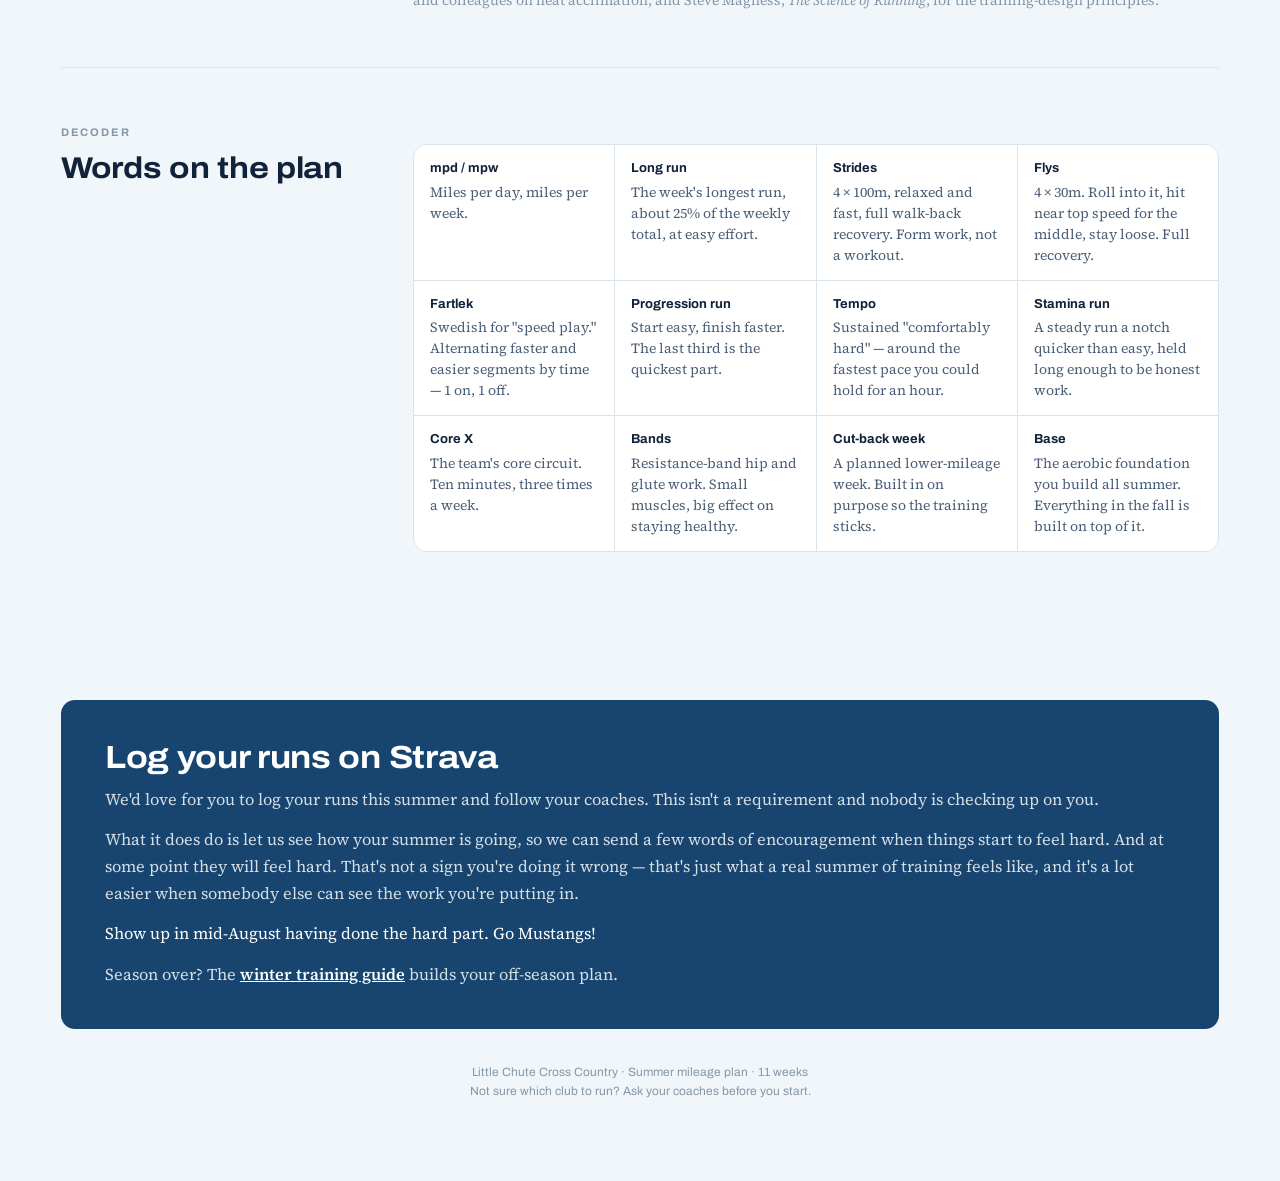
==== commit 68211024: "Add winter training guide with plan builder and PDF export New winter.html: a five-step plan builder" ====
--- a/index.html
+++ b/index.html
@@ -96,6 +96,18 @@
     margin:18px 0 0;
   }
 
+  /* ---------- season switch ---------- */
+  .seasons{display:flex;gap:6px;padding:18px 0 0;flex-wrap:wrap}
+  .seasons a{
+    font-family:var(--display);font-size:12px;font-weight:700;letter-spacing:.08em;text-transform:uppercase;
+    text-decoration:none;color:var(--ink-2);background:var(--card);border:1px solid var(--line);
+    border-radius:100px;padding:8px 14px;transition:border-color .12s ease,color .12s ease;
+  }
+  .seasons a:hover{border-color:var(--carolina);color:var(--mustang)}
+  .seasons a.on{background:var(--mustang);border-color:var(--mustang);color:#fff}
+  .seasons a:focus-visible{outline:2px solid var(--navy);outline-offset:2px}
+  .seasons + .masthead{padding-top:26px}
+
   /* ---------- club picker ---------- */
   .picker-label{display:flex;align-items:baseline;justify-content:space-between;gap:12px;margin-bottom:10px;flex-wrap:wrap}
   .clubs{display:grid;grid-template-columns:repeat(5,1fr);gap:8px}
@@ -460,7 +472,7 @@
     section,.masthead,.calc,.faq{display:block !important}
     .sec-head{position:static !important}
     .ridge-card,.helper,.calc{box-shadow:none}
-    .btn,.helper-toggle,.clubs{display:none}
+    .btn,.helper-toggle,.clubs,.seasons{display:none}
     details{page-break-inside:avoid}
     details .answer{display:block !important}
     section{page-break-inside:avoid;border-top:1px solid #ccc}
@@ -469,6 +481,11 @@
 </head>
 <body>
 <div class="wrap">
+
+  <nav class="seasons" aria-label="Season">
+    <a href="index.html" class="on" aria-current="page">Summer mileage</a>
+    <a href="winter.html">Winter training</a>
+  </nav>
 
   <!-- ============ MASTHEAD ============ -->
   <header class="masthead">
@@ -814,6 +831,7 @@
       <p>We'd love for you to log your runs this summer and follow your coaches. This isn't a requirement and nobody is checking up on you.</p>
       <p>What it does do is let us see how your summer is going, so we can send a few words of encouragement when things start to feel hard. And at some point they will feel hard. That's not a sign you're doing it wrong — that's just what a real summer of training feels like, and it's a lot easier when somebody else can see the work you're putting in.</p>
       <p class="strong">Show up in mid-August having done the hard part. Go Mustangs!</p>
+      <p>Season over? The <a href="winter.html" style="color:#fff;font-weight:600">winter training guide</a> builds your off-season plan.</p>
     </div>
     <footer>
       Little Chute Cross Country · Summer mileage plan · 11 weeks<br>Not sure which club to run? Ask your coaches before you start.
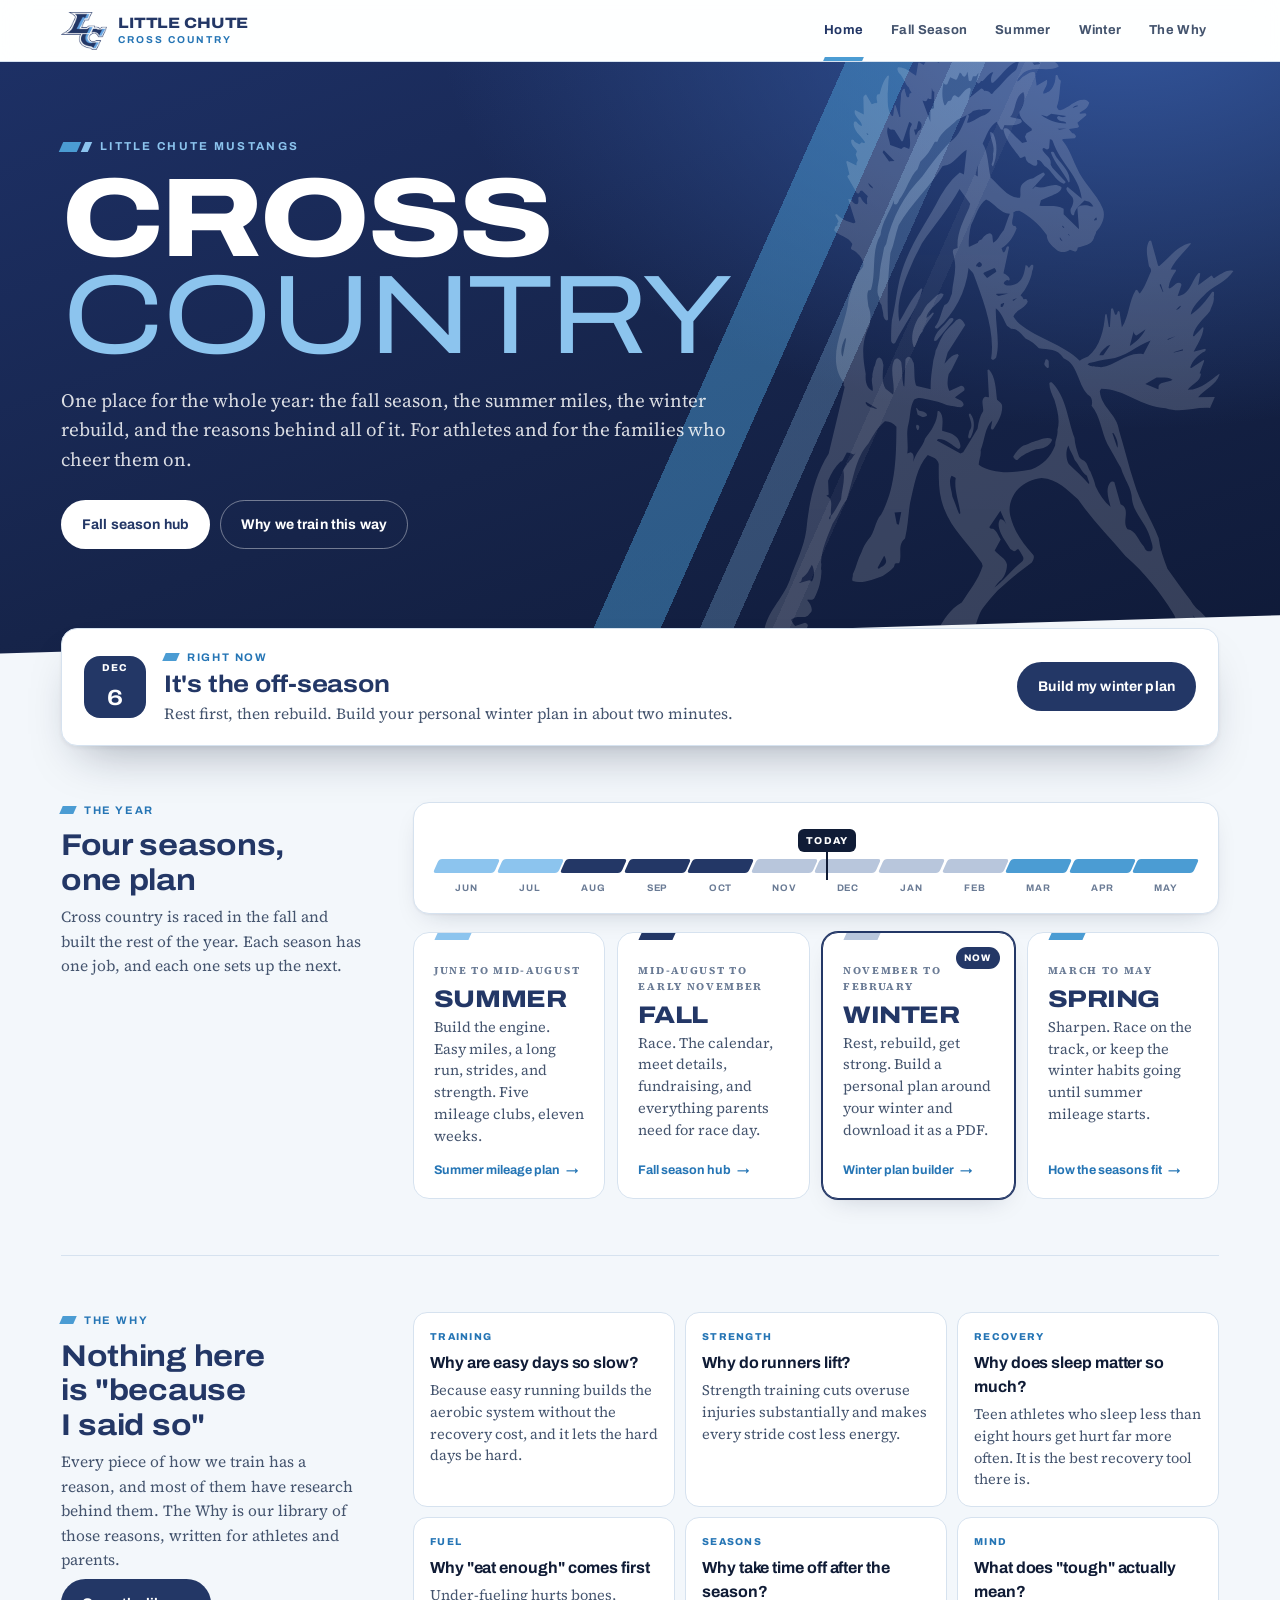
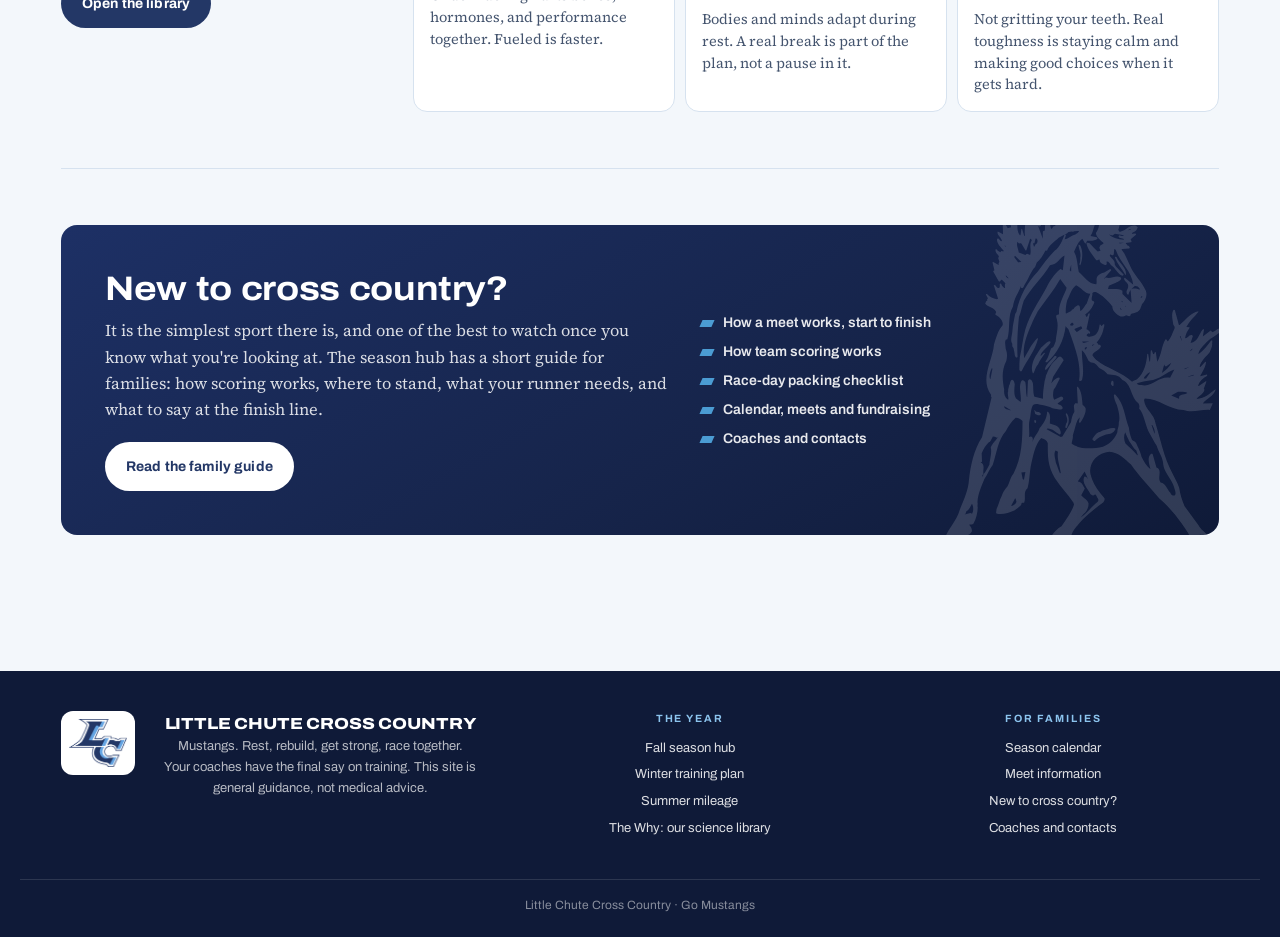
==== commit cc76f13e: "Redesign as a full team site: home, fall season hub, The Why library - New shell and design system i" ====
--- a/index.html
+++ b/index.html
@@ -2,1300 +2,209 @@
 <html lang="en">
 <head>
 <meta charset="utf-8">
-<meta name="viewport" content="width=device-width, initial-scale=1">
+<meta name="viewport" content="width=device-width, initial-scale=1, viewport-fit=cover">
 <meta name="color-scheme" content="only light">
 <meta name="supported-color-schemes" content="light">
-<title>Summer Mileage — Little Chute Cross Country</title>
+<meta name="theme-color" content="#16244A">
+<title>Little Chute Cross Country — Mustangs</title>
+<meta name="description" content="Everything for Little Chute cross country athletes and families: the fall season, summer mileage, winter training, and the science behind it.">
+<meta property="og:title" content="Little Chute Cross Country — Mustangs">
+<meta property="og:description" content="Everything for Little Chute cross country athletes and families: the fall season, summer mileage, winter training, and the science behind it.">
+<meta property="og:image" content="https://lc-summer-mileage.vercel.app/img/share.png">
+<link rel="icon" type="image/png" href="img/favicon.png">
+<link rel="apple-touch-icon" href="img/apple-touch-icon.png">
 <link rel="preconnect" href="https://fonts.googleapis.com">
 <link rel="preconnect" href="https://fonts.gstatic.com" crossorigin>
 <link href="https://fonts.googleapis.com/css2?family=Archivo:wdth,wght@100..125,400..800&family=Source+Serif+4:opsz,wght@8..60,400;8..60,600&display=swap" rel="stylesheet">
-<style>
-  :root{
-    color-scheme: only light;
-    /* Little Chute Mustangs — Carolina blue, sky blue, white */
-    --ink:#10233A;
-    --ink-2:#4A5F76;
-    --ink-3:#8497A8;
-    --paper:#F1F6FA;
-    --card:#FFFFFF;
-    --line:#D8E3EC;
-    --line-2:#E9F0F6;
-    --mustang:#17456F;
-    --carolina:#2277B0;
-    --skyblue:#5CB3DE;
-    --sky-soft:#E6F4FC;
-    --navy:#12365C;
-    --sky-tint:#DDE9F3;
-    --radius:14px;
-    --shadow:0 1px 2px rgba(16,35,58,.05), 0 8px 24px -12px rgba(16,35,58,.22);
-    --display:"Archivo","Helvetica Neue",Arial,sans-serif;
-    --serif:"Source Serif 4",Georgia,"Times New Roman",serif;
-  }
-
-  *{box-sizing:border-box}
-  html{-webkit-text-size-adjust:100%;background:#F1F6FA;color-scheme:only light;scroll-behavior:smooth}
-  section{scroll-margin-top:18px}
-  body{
-    margin:0;
-    background:var(--paper);
-    color:var(--ink);
-    font-family:var(--display);
-    font-size:16px;
-    line-height:1.5;
-    -webkit-font-smoothing:antialiased;
-  }
-  .wrap{max-width:1240px;margin:0 auto;padding:0 clamp(20px,3.2vw,44px) 80px}
-
-  /* ---------- shared type ---------- */
-  .eyebrow{
-    font-family:var(--display);
-    font-size:11px;font-weight:700;letter-spacing:.16em;text-transform:uppercase;
-    color:var(--ink-3);margin:0 0 10px;
-  }
-  .prose{font-family:var(--serif);font-size:17px;line-height:1.65;color:var(--ink-2)}
-  .prose p{margin:0 0 14px}
-  .prose strong{font-weight:600;color:var(--ink)}
-  h2{
-    font-family:var(--display);
-    font-size:clamp(22px,4.6vw,28px);
-    font-variation-settings:"wdth" 112;
-    font-weight:700;letter-spacing:-.01em;line-height:1.15;
-    margin:0 0 6px;color:var(--ink);
-  }
-  h3{
-    font-family:var(--display);
-    font-size:16px;font-weight:700;letter-spacing:-.005em;
-    margin:0 0 4px;color:var(--ink);
-  }
-  .lede{font-family:var(--serif);font-size:17px;line-height:1.6;color:var(--ink-2);margin:0 0 22px}
-
-  section{padding:44px 0;border-top:1px solid var(--line)}
-  section:first-of-type{border-top:none}
-
-  /* ---------- masthead ---------- */
-  .masthead{padding:38px 0 26px}
-  .masthead .kicker{
-    display:flex;align-items:center;gap:10px;
-    font-size:11px;font-weight:700;letter-spacing:.18em;text-transform:uppercase;color:var(--carolina);
-    margin-bottom:16px;
-  }
-  .kicker .rule{flex:1;height:1px;background:var(--line);}
-  .masthead h1{
-    font-family:var(--display);
-    font-size:clamp(42px,13vw,96px);
-    font-variation-settings:"wdth" 122;
-    font-weight:800;letter-spacing:-.04em;line-height:.86;
-    margin:0;color:var(--mustang);text-transform:uppercase;
-  }
-  .masthead h1 .thin{
-    display:block;color:var(--ink);font-weight:400;
-    font-variation-settings:"wdth" 122;
-  }
-  .masthead .sub{
-    font-family:var(--serif);font-size:18px;line-height:1.5;color:var(--ink-2);
-    margin:18px 0 0;
-  }
-
-  /* ---------- season switch ---------- */
-  .seasons{display:flex;gap:6px;padding:18px 0 0;flex-wrap:wrap}
-  .seasons a{
-    font-family:var(--display);font-size:12px;font-weight:700;letter-spacing:.08em;text-transform:uppercase;
-    text-decoration:none;color:var(--ink-2);background:var(--card);border:1px solid var(--line);
-    border-radius:100px;padding:8px 14px;transition:border-color .12s ease,color .12s ease;
-  }
-  .seasons a:hover{border-color:var(--carolina);color:var(--mustang)}
-  .seasons a.on{background:var(--mustang);border-color:var(--mustang);color:#fff}
-  .seasons a:focus-visible{outline:2px solid var(--navy);outline-offset:2px}
-  .seasons + .masthead{padding-top:26px}
-
-  /* ---------- club picker ---------- */
-  .picker-label{display:flex;align-items:baseline;justify-content:space-between;gap:12px;margin-bottom:10px;flex-wrap:wrap}
-  .clubs{display:grid;grid-template-columns:repeat(5,1fr);gap:8px}
-  .club{
-    appearance:none;cursor:pointer;
-    background:var(--card);border:1px solid var(--line);border-radius:12px;
-    padding:12px 4px 10px;text-align:center;color:var(--ink-2);
-    font-family:var(--display);transition:transform .12s ease, border-color .12s ease, background .12s ease;
-  }
-  .club .n{display:block;font-size:clamp(17px,4.6vw,22px);font-weight:800;font-variation-settings:"wdth" 118;letter-spacing:-.02em;line-height:1}
-  .club .t{display:block;font-size:9px;font-weight:700;letter-spacing:.1em;text-transform:uppercase;color:var(--ink-3);margin-top:5px}
-  .club:hover{border-color:var(--carolina)}
-  .club[aria-pressed="true"]{background:var(--mustang);border-color:var(--mustang);color:#fff}
-  .club[aria-pressed="true"] .t{color:rgba(255,255,255,.62)}
-  .club:focus-visible{outline:2px solid var(--navy);outline-offset:2px}
-
-  .helper-toggle{
-    background:none;border:none;padding:0;cursor:pointer;
-    font-family:var(--display);font-size:13px;font-weight:600;color:var(--skyblue);
-    text-decoration:underline;text-underline-offset:3px;
-  }
-  .helper{
-    margin-top:12px;background:var(--sky-soft);border-radius:12px;padding:16px 18px;
-    font-family:var(--serif);font-size:15.5px;line-height:1.55;color:#14415F;
-  }
-  .helper[hidden]{display:none}
-  .helper ul{margin:8px 0 0;padding-left:18px}
-  .helper li{margin-bottom:5px}
-  .helper .last{margin:12px 0 0;font-family:var(--display);font-size:13px;font-weight:600;color:var(--navy)}
-
-  /* ---------- the ridgeline (signature) ---------- */
-  .ridge-card{
-    margin-top:22px;background:var(--card);border:1px solid var(--line);border-radius:var(--radius);
-    box-shadow:var(--shadow);overflow:hidden;
-  }
-  .ridge-head{
-    display:flex;align-items:flex-end;justify-content:space-between;gap:16px;
-    padding:18px 20px 6px;flex-wrap:wrap;
-  }
-  .bib{line-height:1}
-  .bib .num{
-    display:block;font-size:clamp(46px,13vw,74px);font-weight:800;
-    font-variation-settings:"wdth" 125;letter-spacing:-.045em;color:var(--mustang);
-  }
-  .bib .cap{
-    display:block;font-size:10.5px;font-weight:700;letter-spacing:.2em;text-transform:uppercase;
-    color:var(--ink-3);margin-top:6px;
-  }
-  .ridge-meta{text-align:right;font-size:12.5px;color:var(--ink-2);line-height:1.7}
-  .ridge-meta b{font-weight:700;color:var(--ink);font-variation-settings:"wdth" 110}
-  .ridge-svg{display:block;width:100%;height:auto;padding:4px 8px 0}
-  .ridge-x{
-    display:grid;grid-template-columns:repeat(11,1fr);
-    padding:0 14px 14px;gap:2px;
-  }
-  .ridge-x span{
-    text-align:center;font-size:10px;font-weight:700;letter-spacing:.04em;color:var(--ink-3);
-    padding-top:2px;
-  }
-  .ridge-x span.on{color:var(--mustang);}
-  .legend{
-    display:flex;gap:16px;flex-wrap:wrap;padding:0 20px 16px;
-    font-size:11.5px;font-weight:600;color:var(--ink-2);
-  }
-  .legend i{display:inline-block;width:9px;height:9px;border-radius:50%;margin-right:6px;vertical-align:0}
-  .dot-build{background:var(--carolina)}
-  .dot-cut{background:var(--skyblue)}
-  .dot-peak{background:var(--navy)}
-
-  /* ---------- expandable week detail (inside the chart card) ---------- */
-  .disclose{
-    width:100%;display:flex;align-items:center;justify-content:space-between;gap:12px;
-    background:var(--paper);border:none;border-top:1px solid var(--line);
-    padding:14px 20px;cursor:pointer;text-align:left;
-    font-family:var(--display);font-size:13px;font-weight:700;color:var(--mustang);
-    transition:background .12s ease;
-  }
-  .disclose:hover{background:#E8F1F8}
-  .disclose:focus-visible{outline:2px solid var(--navy);outline-offset:-2px}
-  .disclose .chev{
-    flex:none;font-size:11px;color:var(--carolina);
-    transition:transform .2s ease;transform-origin:center;
-  }
-  .disclose[aria-expanded="true"] .chev{transform:rotate(180deg)}
-
-  .weekdetail{padding:20px;border-top:1px solid var(--line);background:var(--card)}
-  .weekdetail[hidden]{display:none}
-  .wd-top{display:flex;align-items:center;justify-content:space-between;gap:12px;margin-bottom:14px}
-  .wd-week{font-size:12px;font-weight:700;letter-spacing:.16em;text-transform:uppercase;color:var(--ink-3)}
-  .tag{
-    display:inline-block;font-size:10.5px;font-weight:700;letter-spacing:.1em;text-transform:uppercase;
-    padding:5px 10px;border-radius:100px;
-  }
-  .tag.build{background:#DCEDF8;color:#145A87}
-  .tag.cut{background:var(--sky-soft);color:#1E7BAD}
-  .tag.peak{background:var(--sky-tint);color:var(--navy)}
-  .tag.rest{background:#ECF0F4;color:#4F6274}
-  .wd-nums{display:grid;grid-template-columns:repeat(3,1fr);gap:10px;margin-bottom:16px}
-  .stat{background:var(--paper);border-radius:11px;padding:12px 12px 11px}
-  .stat .v{
-    display:block;font-size:clamp(21px,5.6vw,28px);font-weight:800;
-    font-variation-settings:"wdth" 118;letter-spacing:-.03em;line-height:1.05;color:var(--ink);
-  }
-  .stat .v small{font-size:.5em;font-weight:600;letter-spacing:0;color:var(--ink-3);margin-left:2px}
-  .stat .k{display:block;font-size:10px;font-weight:700;letter-spacing:.1em;text-transform:uppercase;color:var(--ink-3);margin-top:7px}
-  .wd-why{
-    font-family:var(--serif);font-size:16px;line-height:1.55;color:var(--ink-2);
-    border-left:3px solid var(--skyblue);padding-left:14px;margin:0 0 14px;
-  }
-  .wd-banked{font-size:12.5px;font-weight:600;color:var(--ink-3);margin:0 0 16px}
-  .wd-banked b{color:var(--mustang);font-variation-settings:"wdth" 110}
-  .wd-nav{display:flex;gap:8px}
-
-  /* ---------- buttons ---------- */
-  .btn{
-    cursor:pointer;font-family:var(--display);font-weight:700;letter-spacing:.005em;
-    border-radius:11px;
-    transition:background .14s ease,border-color .14s ease,color .14s ease,transform .08s ease;
-  }
-  .btn:focus-visible{outline:2px solid var(--navy);outline-offset:3px}
-  .btn:active:not(:disabled){transform:translateY(1px)}
-
-  .btn-primary{
-    width:100%;display:flex;align-items:center;justify-content:center;gap:9px;
-    background:var(--mustang);border:1px solid var(--mustang);color:#fff;
-    padding:15px 18px;font-size:14px;
-    box-shadow:0 1px 2px rgba(16,35,58,.14), 0 10px 20px -14px rgba(23,69,111,.6);
-  }
-  .btn-primary:hover{background:var(--carolina);border-color:var(--carolina)}
-  .btn-primary .ico{
-    flex:none;width:15px;height:15px;stroke:currentColor;stroke-width:1.8;
-    fill:none;stroke-linecap:round;stroke-linejoin:round;opacity:.92;
-  }
-
-  .btn-ghost{
-    flex:1;background:var(--sky-soft);border:1px solid #C6E0F0;color:var(--mustang);
-    padding:11px 8px;font-size:13px;
-  }
-  .btn-ghost:hover:not(:disabled){background:#D6EBF8;border-color:var(--skyblue)}
-  .btn-ghost:disabled{background:var(--paper);border-color:var(--line);color:var(--ink-3);opacity:.65;cursor:default}
-
-  /* ---------- print preview overlay (fallback when popups are blocked) ---------- */
-  .pv-overlay{
-    position:fixed;inset:0;z-index:999;background:rgba(16,35,58,.6);
-    display:flex;align-items:flex-start;justify-content:center;
-    padding:18px;overflow:auto;-webkit-overflow-scrolling:touch;
-  }
-  .pv-overlay[hidden]{display:none}
-  .pv-sheet{
-    background:#fff;border-radius:14px;width:100%;max-width:720px;padding:22px;
-    box-shadow:0 24px 60px -20px rgba(16,35,58,.5);
-  }
-  .pv-note{
-    font-family:var(--serif);font-size:13.5px;line-height:1.5;color:#1E5B85;
-    background:var(--sky-soft);border-radius:9px;padding:11px 13px;margin:0 0 18px;
-  }
-  .pv-actions{display:flex;gap:8px;margin-top:20px}
-  .pv-actions .btn-primary{width:auto;flex:1}
-
-  .pv-doc h4{
-    font-family:var(--display);font-size:22px;font-weight:800;font-variation-settings:"wdth" 112;
-    letter-spacing:-.015em;color:var(--mustang);margin:0 0 3px;
-  }
-  .pv-doc .pv-sub{font-size:12.5px;color:var(--ink-2);margin:0 0 16px}
-  .pv-doc .pv-sub b{color:var(--ink)}
-  .pv-doc table{width:100%;min-width:0;border-collapse:collapse;margin-bottom:18px}
-  .pv-doc th{
-    font-size:9.5px;letter-spacing:.12em;text-transform:uppercase;color:var(--ink-3);
-    padding:7px 8px;border-bottom:1.5px solid var(--mustang);background:none;text-align:left;
-  }
-  .pv-doc td{padding:9px 8px;border-bottom:1px solid var(--line);font-size:13px}
-  .pv-doc td.wk{font-weight:700;white-space:nowrap;color:var(--ink)}
-  .pv-doc td.mi{font-weight:800;color:var(--mustang)}
-  .pv-doc td.note{font-size:11.5px;color:var(--ink-2);white-space:nowrap}
-  .pv-doc td.blank{width:84px}
-  .pv-doc tr.cut td,.pv-doc tr.rest td{background:#F4FAFD}
-  .pv-doc tr.peak td{background:#E8F1F8}
-  .pv-doc .pv-box{border:1px solid var(--line);border-radius:9px;padding:14px 16px;margin-bottom:14px}
-  .pv-doc .pv-box h5{
-    font-family:var(--display);font-size:10.5px;letter-spacing:.13em;text-transform:uppercase;
-    color:var(--ink-3);margin:0 0 8px;font-weight:700;
-  }
-  .pv-doc .pv-box ul{margin:0;padding-left:17px;font-size:12.5px;line-height:1.75;color:var(--ink)}
-  .pv-doc .pv-foot{font-size:11px;color:var(--ink-3);line-height:1.6;margin:0}
-
-  /* ---------- table ---------- */
-  .tablewrap{overflow-x:auto;-webkit-overflow-scrolling:touch;border:1px solid var(--line);border-radius:var(--radius);background:var(--card)}
-  table{border-collapse:collapse;width:100%;min-width:520px;font-family:var(--display)}
-  th,td{text-align:left;padding:11px 14px;font-size:14px;border-bottom:1px solid var(--line-2)}
-  thead th{
-    font-size:10px;font-weight:700;letter-spacing:.13em;text-transform:uppercase;color:var(--ink-3);
-    background:var(--paper);border-bottom:1px solid var(--line);white-space:nowrap;
-  }
-  tbody tr:last-child td{border-bottom:none}
-  tbody tr.on td{background:#F0F8FD}
-  td.wk{font-weight:700;color:var(--ink);white-space:nowrap}
-  td.mi{font-weight:800;font-variation-settings:"wdth" 115;letter-spacing:-.01em}
-  td.note{color:var(--ink-3);font-size:12.5px;white-space:nowrap}
-  tbody tr{cursor:pointer}
-  tbody tr:hover td{background:#F6FBFE}
-
-  /* ---------- rhythm grid ---------- */
-  .grid2{display:grid;grid-template-columns:repeat(2,1fr);gap:10px;margin-top:20px}
-  .tile{
-    background:var(--card);border:1px solid var(--line);border-radius:12px;padding:16px 16px 15px;
-  }
-  .tile .freq{
-    font-size:10px;font-weight:800;letter-spacing:.13em;text-transform:uppercase;color:var(--carolina);
-    display:block;margin-bottom:7px;
-  }
-  .tile p{margin:5px 0 0;font-family:var(--serif);font-size:14.5px;line-height:1.5;color:var(--ink-2)}
-
-  /* ---------- calculator ---------- */
-  .calc{background:var(--card);border:1px solid var(--line);border-radius:var(--radius);padding:20px;box-shadow:var(--shadow);margin-top:20px}
-  .calc-row{display:grid;grid-template-columns:1fr 1fr;gap:12px;margin-bottom:18px}
-  .field label{display:block;font-size:10.5px;font-weight:700;letter-spacing:.11em;text-transform:uppercase;color:var(--ink-3);margin-bottom:6px}
-  .field input,.field select{
-    width:100%;font-family:var(--display);font-size:16px;font-weight:600;color:var(--ink);
-    background:var(--paper);border:1px solid var(--line);border-radius:10px;padding:11px 12px;
-  }
-  .field input:focus,.field select:focus{outline:2px solid var(--navy);outline-offset:1px}
-  .calc-out{
-    background:var(--sky-tint);border-radius:12px;padding:16px 18px;
-    display:flex;align-items:baseline;gap:12px;flex-wrap:wrap;
-  }
-  .calc-out .big{font-size:clamp(28px,8vw,38px);font-weight:800;font-variation-settings:"wdth" 118;letter-spacing:-.03em;color:var(--navy);line-height:1}
-  .calc-out .lbl{font-size:13px;font-weight:600;color:#1E5B85}
-  .calc-note{font-family:var(--serif);font-size:14px;color:var(--ink-3);margin:12px 0 0;line-height:1.5}
-
-  .printbtn{margin-top:16px}
-  .jump{
-    display:inline-flex;align-items:center;gap:6px;margin-top:9px;
-    font-family:var(--display);font-size:12.5px;font-weight:700;color:var(--carolina);
-    text-decoration:none;border-bottom:1.5px solid var(--skyblue);padding-bottom:1px;
-  }
-  .jump:hover{color:var(--mustang);border-bottom-color:var(--mustang)}
-  .jump:focus-visible{outline:2px solid var(--navy);outline-offset:3px}
-  .plan-note{font-family:var(--serif);font-size:14px;color:var(--ink-3);margin:12px 0 0;line-height:1.5}
-
-  /* ---------- faq ---------- */
-  .faq{margin-top:20px;border:1px solid var(--line);border-radius:var(--radius);background:var(--card);overflow:hidden}
-  details{border-bottom:1px solid var(--line-2)}
-  details:last-child{border-bottom:none}
-  summary{
-    cursor:pointer;list-style:none;padding:16px 18px;
-    font-family:var(--display);font-size:15px;font-weight:700;color:var(--ink);
-    display:flex;align-items:center;justify-content:space-between;gap:12px;
-  }
-  summary::-webkit-details-marker{display:none}
-  summary::after{content:"+";font-size:19px;font-weight:400;color:var(--ink-3);line-height:1;flex:none}
-  details[open] summary::after{content:"–"}
-  details[open] summary{color:var(--mustang)}
-  summary:focus-visible{outline:2px solid var(--navy);outline-offset:-2px}
-  .answer{padding:0 18px 20px;font-family:var(--serif);font-size:15.5px;line-height:1.65;color:var(--ink-2)}
-  .answer p{margin:0 0 11px}
-  .answer p:last-child{margin-bottom:0}
-
-  /* ---------- glossary ---------- */
-  .gloss{display:grid;grid-template-columns:repeat(2,1fr);gap:1px;background:var(--line);border:1px solid var(--line);border-radius:var(--radius);overflow:hidden;margin-top:20px}
-  .gloss div{background:var(--card);padding:14px 16px}
-  .gloss dt{font-size:13px;font-weight:700;color:var(--ink);margin-bottom:3px}
-  .gloss dd{margin:0;font-family:var(--serif);font-size:14px;line-height:1.5;color:var(--ink-2)}
-
-  /* ---------- closer ---------- */
-  .closer{
-    background:var(--mustang);color:#fff;border-radius:var(--radius);padding:30px 26px;margin-top:20px;
-  }
-  .closer h2{color:#fff;margin-bottom:10px}
-  .closer p{font-family:var(--serif);font-size:16.5px;line-height:1.62;color:rgba(255,255,255,.82);margin:0 0 14px}
-  .closer p:last-child{margin-bottom:0}
-  .closer .strong{color:#fff}
-
-  footer{margin-top:34px;font-size:12px;color:var(--ink-3);line-height:1.6;text-align:center}
-
-  /* ---------- large screens: editorial two-column ---------- */
-  @media (min-width:1000px){
-    section{
-      display:grid;
-      grid-template-columns:minmax(240px,300px) minmax(0,1fr);
-      column-gap:52px;align-items:start;
-      padding:56px 0;
-    }
-    .sec-head{position:sticky;top:24px}
-    .sec-head h2{font-size:30px;margin-bottom:8px}
-    .sec-head .lede{font-size:15.5px;line-height:1.58;margin-bottom:0}
-    .sec-body{min-width:0}
-
-    /* masthead: title left, intro right, sharing a baseline */
-    .masthead{
-      display:grid;grid-template-columns:minmax(0,1.15fr) minmax(0,.85fr);
-      column-gap:52px;align-items:end;padding:56px 0 40px;
-    }
-    .masthead .kicker{grid-column:1 / -1}
-    .masthead h1{grid-column:1;font-size:clamp(84px,7.6vw,116px)}
-    .masthead .sub{grid-column:2;margin:0 0 12px;font-size:17.5px}
-
-    /* the closing panel stays full bleed */
-    section#log{display:block;padding-bottom:0}
-
-    /* content that reads better in more columns once there's room */
-    .faq{background:none;border:none;border-radius:0;overflow:visible;
-         display:grid;grid-template-columns:1fr 1fr;gap:10px;align-items:start}
-    .faq details{background:var(--card);border:1px solid var(--line);border-radius:12px;align-self:start}
-    .faq details:last-child{border-bottom:1px solid var(--line)}
-    .gloss{grid-template-columns:repeat(3,1fr)}
-
-    /* calculator: inputs beside the answer */
-    .calc{display:grid;grid-template-columns:minmax(0,1fr) minmax(0,1fr);column-gap:26px;align-items:start}
-    .calc-row{grid-column:1;grid-row:1;margin-bottom:0}
-    .calc-out{grid-column:2;grid-row:1;flex-direction:column;align-items:flex-start;gap:6px;padding:18px 20px}
-    .calc-note{grid-column:1 / -1;grid-row:2;margin-top:18px}
-
-    .closer{padding:40px 44px}
-    .closer h2{font-size:32px}
-  }
-
-  @media (min-width:1240px){
-    .gloss{grid-template-columns:repeat(4,1fr)}
-    .grid2{grid-template-columns:repeat(3,1fr)}
-  }
-
-  @media (max-width:560px){
-    .grid2,.gloss{grid-template-columns:1fr}
-    .wd-nums{grid-template-columns:1fr 1fr}
-    .wd-nums .stat:first-child{grid-column:span 2}
-    .calc-row{grid-template-columns:1fr}
-    .ridge-meta{text-align:left}
-    .ridge-head{align-items:flex-start}
-  }
-
-  /* Some mobile browsers force a dark theme on pages. This locks the palette. */
-  @media (prefers-color-scheme:dark){
-    html,body{background:#F1F6FA !important;color:#10233A !important}
-    .ridge-card,.calc,.faq,.tablewrap,.tile,.gloss div,.weekdetail{background:#FFFFFF !important}
-    .disclose{background:#F1F6FA !important;color:#17456F !important}
-    .faq details{background:#FFFFFF !important}
-    .btn-primary{background:#17456F !important;color:#fff !important;border-color:#17456F !important}
-    .btn-ghost{background:#E6F4FC !important;color:#17456F !important}
-    thead th,.stat{background:#F1F6FA !important}
-    h2,h3,td.wk,summary,.gloss dt{color:#10233A !important}
-    .prose,.lede,.answer,.tile p,.gloss dd,.wc-why{color:#4A5F76 !important}
-    .closer{background:#17456F !important}
-    .closer h2{color:#fff !important}
-  }
-
-  @media (prefers-reduced-motion:reduce){
-    *{animation:none !important;transition:none !important}
-  }
-
-  @media print{
-    body{background:#fff}
-    body.print-week header.masthead,
-    body.print-week section:not(#all),
-    body.print-week footer,
-    body.print-week .printbtn{display:none !important}
-    body.print-week #all{padding-top:0;border-top:none}
-    .disclose{display:none}
-    body.pv-open .wrap{display:none !important}
-    body.pv-open .pv-overlay{position:static;background:none;padding:0;overflow:visible}
-    body.pv-open .pv-sheet{box-shadow:none;border-radius:0;padding:0;max-width:none}
-    body.pv-open .pv-note,body.pv-open .pv-actions{display:none !important}
-    section,.masthead,.calc,.faq{display:block !important}
-    .sec-head{position:static !important}
-    .ridge-card,.helper,.calc{box-shadow:none}
-    .btn,.helper-toggle,.clubs,.seasons{display:none}
-    details{page-break-inside:avoid}
-    details .answer{display:block !important}
-    section{page-break-inside:avoid;border-top:1px solid #ccc}
-  }
-</style>
+<link rel="stylesheet" href="css/site.css">
 </head>
-<body>
+<body data-page="home">
+<a class="skip" href="#main">Skip to content</a>
+
+<header class="top">
+  <div class="top-in">
+    <a class="brand" href="index.html" aria-label="Little Chute Cross Country home">
+      <img src="img/lc-logo-sm.png" alt="" width="240" height="198">
+      <span class="brand-t"><b>Little Chute</b><i>Cross Country</i></span>
+    </a>
+    <nav class="nav" aria-label="Main"><a href="index.html" aria-current="page">Home</a><a href="fall.html">Fall Season</a><a href="summer.html">Summer</a><a href="winter.html">Winter</a><a href="why.html">The Why</a></nav>
+  </div>
+</header>
+
+<main id="main">
+<div class="hero" id="hero">
+  <div class="hero-photo" id="heroPhoto" hidden></div>
+  <img class="hero-mustang" src="img/mustang-white.svg" alt="" aria-hidden="true">
+  <div class="hero-in">
+    <p class="hero-kicker"><span class="slash"></span><span class="slash"></span>Little Chute Mustangs</p>
+    <h1>Cross<span>Country</span></h1>
+    <p class="hero-sub">One place for the whole year: the fall season, the summer miles, the winter rebuild, and the reasons behind all of it. For athletes and for the families who cheer them on.</p>
+    <div class="hero-cta">
+      <a class="pill pill--solid" href="fall.html">Fall season hub</a>
+      <a class="pill pill--line" href="why.html">Why we train this way</a>
+    </div>
+  </div>
+</div>
 <div class="wrap">
 
-  <nav class="seasons" aria-label="Season">
-    <a href="index.html" class="on" aria-current="page">Summer mileage</a>
-    <a href="winter.html">Winter training</a>
-  </nav>
-
-  <!-- ============ MASTHEAD ============ -->
-  <header class="masthead">
-    <div class="kicker"><span>Little Chute Mustangs</span><span class="rule"></span><span>Cross Country</span></div>
-    <h1>Summer<span class="thin">Mileage</span></h1>
-    <p class="sub">The season is won in June and July. This is the plan — what to run each week, how hard, and why it's built the way it is. Eleven weeks, five clubs, one starting line in August.</p>
-  </header>
-
-  <!-- ============ PICK YOUR CLUB ============ -->
-  <section id="pick" style="border-top:none;padding-top:8px">
+  <div class="now" id="now">
+    <div class="now-badge" id="nowBadge" aria-hidden="true"></div>
+    <div>
+      <p class="eyebrow" id="nowEyebrow">Right now</p>
+      <h2 id="nowTitle">Welcome, Mustangs</h2>
+      <p id="nowText">Pick a season below to get started.</p>
+    </div>
+    <a class="pill pill--navy" id="nowLink" href="fall.html">Open</a>
+  </div>
+
+  <section class="sec" id="year" style="border-top:none">
     <div class="sec-head">
-      <p class="eyebrow">Step one</p>
-      <h2>Pick your club</h2>
-      <p class="lede">Five plans, same eleven weeks. The number is roughly the miles you'll cover by the end of the summer.</p>
-    </div>
-
+      <p class="eyebrow">The year</p>
+      <h2>Four seasons, one plan</h2>
+      <p class="lede">Cross country is raced in the fall and built the rest of the year. Each season has one job, and each one sets up the next.</p>
+    </div>
     <div class="sec-body">
-    <div class="picker-label">
-      <p class="eyebrow" style="margin:0">Choose one</p>
-      <button class="helper-toggle" id="helperBtn" aria-expanded="false" aria-controls="helperBox">Which one is mine?</button>
-    </div>
-
-    <div class="clubs" id="clubs" role="group" aria-label="Choose a mileage club"></div>
-
-    <div class="helper" id="helperBox" hidden>
-      <strong>Use this test:</strong> look at Week 1 for a club. If that week looks like something you could run right now without wrecking yourself, that's your club. If it looks scary, drop down one.
+      <div class="year rv">
+        <div class="year-track" id="yearTrack" role="img" aria-label="The training year from June to May"></div>
+        <div class="year-months" aria-hidden="true"><span>Jun</span><span>Jul</span><span>Aug</span><span>Sep</span><span>Oct</span><span>Nov</span><span>Dec</span><span>Jan</span><span>Feb</span><span>Mar</span><span>Apr</span><span>May</span></div>
+      </div>
+      <div class="seasons4">
+        <a class="season rv" data-season="summer" href="summer.html" style="--bar:var(--skyblue)">
+          <p class="when">June to mid-August</p>
+          <h3>Summer</h3>
+          <p>Build the engine. Easy miles, a long run, strides, and strength. Five mileage clubs, eleven weeks.</p>
+          <span class="go">Summer mileage plan</span>
+        </a>
+        <a class="season rv" data-season="fall" href="fall.html" style="--bar:var(--mustang)">
+          <p class="when">Mid-August to early November</p>
+          <h3>Fall</h3>
+          <p>Race. The calendar, meet details, fundraising, and everything parents need for race day.</p>
+          <span class="go">Fall season hub</span>
+        </a>
+        <a class="season rv" data-season="winter" href="winter.html" style="--bar:#B8C6DC">
+          <p class="when">November to February</p>
+          <h3>Winter</h3>
+          <p>Rest, rebuild, get strong. Build a personal plan around your winter and download it as a PDF.</p>
+          <span class="go">Winter plan builder</span>
+        </a>
+        <a class="season rv" data-season="spring" href="why.html#seasons" style="--bar:var(--cb)">
+          <p class="when">March to May</p>
+          <h3>Spring</h3>
+          <p>Sharpen. Race on the track, or keep the winter habits going until summer mileage starts.</p>
+          <span class="go">How the seasons fit</span>
+        </a>
+      </div>
+    </div>
+  </section>
+
+  <section class="sec" id="photos" hidden>
+    <div class="sec-head">
+      <p class="eyebrow">Last season</p>
+      <h2>The year in pictures</h2>
+      <p class="lede">Early mornings, muddy spikes, and a lot of people who showed up for each other.</p>
+    </div>
+    <div class="sec-body">
+      <div class="show" id="show" hidden aria-roledescription="carousel" aria-label="Season photos"></div>
+    </div>
+  </section>
+
+  <section class="sec" id="science">
+    <div class="sec-head">
+      <p class="eyebrow">The Why</p>
+      <h2>Nothing here is "because I said so"</h2>
+      <p class="lede">Every piece of how we train has a reason, and most of them have research behind them. The Why is our library of those reasons, written for athletes and parents.</p>
+      <a class="pill pill--navy" href="why.html" style="margin-top:6px">Open the library</a>
+    </div>
+    <div class="sec-body">
+      <div class="grid2" style="margin-top:0">
+        <a class="tile rv" href="why.html#easy" style="text-decoration:none">
+          <span class="freq">Training</span>
+          <h3>Why are easy days so slow?</h3>
+          <p>Because easy running builds the aerobic system without the recovery cost, and it lets the hard days be hard.</p>
+        </a>
+        <a class="tile rv" href="why.html#strength" style="text-decoration:none">
+          <span class="freq">Strength</span>
+          <h3>Why do runners lift?</h3>
+          <p>Strength training cuts overuse injuries substantially and makes every stride cost less energy.</p>
+        </a>
+        <a class="tile rv" href="why.html#sleep" style="text-decoration:none">
+          <span class="freq">Recovery</span>
+          <h3>Why does sleep matter so much?</h3>
+          <p>Teen athletes who sleep less than eight hours get hurt far more often. It is the best recovery tool there is.</p>
+        </a>
+        <a class="tile rv" href="why.html#fuel" style="text-decoration:none">
+          <span class="freq">Fuel</span>
+          <h3>Why "eat enough" comes first</h3>
+          <p>Under-fueling hurts bones, hormones, and performance together. Fueled is faster.</p>
+        </a>
+        <a class="tile rv" href="why.html#break" style="text-decoration:none">
+          <span class="freq">Seasons</span>
+          <h3>Why take time off after the season?</h3>
+          <p>Bodies and minds adapt during rest. A real break is part of the plan, not a pause in it.</p>
+        </a>
+        <a class="tile rv" href="why.html#tough" style="text-decoration:none">
+          <span class="freq">Mind</span>
+          <h3>What does "tough" actually mean?</h3>
+          <p>Not gritting your teeth. Real toughness is staying calm and making good choices when it gets hard.</p>
+        </a>
+      </div>
+    </div>
+  </section>
+
+  <section class="sec" id="families" style="display:block">
+    <div class="band rv">
+      <img class="m" src="img/mustang-white.svg" alt="" aria-hidden="true">
+      <div>
+        <h2>New to cross country?</h2>
+        <p>It is the simplest sport there is, and one of the best to watch once you know what you're looking at. The season hub has a short guide for families: how scoring works, where to stand, what your runner needs, and what to say at the finish line.</p>
+        <a class="pill pill--solid" href="fall.html#parents">Read the family guide</a>
+      </div>
       <ul>
-        <li><strong>150</strong> — first summer of running, or coming straight off another sport. Five days a week.</li>
-        <li><strong>200</strong> — you ran a season before but took most of the winter or spring off.</li>
-        <li><strong>300</strong> — you trained through track and want a real varsity summer.</li>
-        <li><strong>400 / 500</strong> — multiple years of consistent training and a summer base already under you.</li>
+        <li>How a meet works, start to finish</li>
+        <li>How team scoring works</li>
+        <li>Race-day packing checklist</li>
+        <li>Calendar, meets and fundraising</li>
+        <li>Coaches and contacts</li>
       </ul>
-      <p class="last">Your coaches have the final say. When it's close, take the smaller number and finish the summer healthy — that beats a big log and a hurt hamstring in August.</p>
-    </div>
-
-    <!-- signature: the 11-week ridgeline -->
-    <div class="ridge-card">
-      <div class="ridge-head">
-        <div class="bib">
-          <span class="num" id="bibNum">150</span>
-          <span class="cap" id="bibCap">Mile Club</span>
-        </div>
-        <div class="ridge-meta" id="ridgeMeta"></div>
-      </div>
-      <svg class="ridge-svg" id="ridge" viewBox="0 0 660 190" role="img" aria-label="Weekly mileage profile across 11 weeks"></svg>
-      <div class="ridge-x" id="ridgeX"></div>
-      <div class="legend">
-        <span><i class="dot-build"></i>Build week</span>
-        <span><i class="dot-cut"></i>Cut back</span>
-        <span><i class="dot-peak"></i>Biggest week</span>
-      </div>
-
-      <button class="disclose" id="detailBtn" aria-expanded="false" aria-controls="weekDetail">
-        <span id="discloseLabel">See what Week 1 looks like</span>
-        <span class="chev" aria-hidden="true">&#9660;</span>
-      </button>
-
-      <div class="weekdetail" id="weekDetail" hidden>
-        <div class="wd-top">
-          <span class="wd-week" id="wdWeek">Week 1 of 11</span>
-          <span class="tag build" id="wdTag">Build</span>
-        </div>
-        <div class="wd-nums">
-          <div class="stat"><span class="v" id="wdMiles">10<small>mi</small></span><span class="k" id="wdMilesK">This week</span></div>
-          <div class="stat"><span class="v" id="wdMpd">2<small>mi</small></span><span class="k" id="wdMpdK">Per day</span></div>
-          <div class="stat"><span class="v" id="wdLong">3<small>mi</small></span><span class="k" id="wdLongK">Long run</span></div>
-        </div>
-        <p class="wd-why" id="wdWhy"></p>
-        <p class="wd-banked" id="wdBanked"></p>
-        <div class="wd-nav">
-          <button class="btn btn-ghost" id="prevBtn">&larr; Previous week</button>
-          <button class="btn btn-ghost" id="nextBtn">Next week &rarr;</button>
-        </div>
-      </div>
-    </div>
-
-    <p class="prose" style="margin-top:18px">That shape is the whole point. The plan climbs for two or three weeks, then drops on purpose. The drop weeks are not days off from the plan — they <strong>are</strong> the plan. Fitness gets built during the hard weeks and collected during the easy ones.</p>
-    </div>
-  </section>
-
-  <!-- ============ FULL TABLE ============ -->
-  <section id="all">
-    <div class="sec-head">
-      <p class="eyebrow">The whole summer</p>
-    <h2 id="tableTitle">All 11 weeks</h2>
-    <p class="lede">Every week you'll run, at a glance. Print it, screenshot it, or tap a week to see where it sits on the curve above.</p>
-    </div>
-
-    <div class="sec-body">
-    <div class="tablewrap">
-      <table>
-        <thead>
-          <tr><th>Week</th><th>Miles</th><th>Per day</th><th>Long run</th><th>Banked</th><th>Notes</th></tr>
-        </thead>
-        <tbody id="tbody"></tbody>
-      </table>
-    </div>
-    <button class="btn btn-primary printbtn" id="printBtn">
-      <svg class="ico" viewBox="0 0 24 24" aria-hidden="true"><path d="M6 9V3h12v6"/><path d="M6 18H4a2 2 0 0 1-2-2v-5a2 2 0 0 1 2-2h16a2 2 0 0 1 2 2v5a2 2 0 0 1-2 2h-2"/><path d="M6 14h12v7H6z"/></svg>
-      Print this schedule</button>
-
-    </div>
-  </section>
-
-  <!-- ============ WEEKLY RHYTHM ============ -->
-  <section id="rhythm">
-    <div class="sec-head">
-      <p class="eyebrow">Inside every week</p>
-    <h2>Miles are the frame, not the whole house</h2>
-    <p class="lede">The number on the chart tells you how far. These six habits are what turn those miles into speed in September. Do them all summer, even on the small weeks.</p>
-    </div>
-
-    <div class="sec-body">
-
-    <div class="grid2">
-      <div class="tile">
-        <span class="freq">5–6 days a week</span>
-        <h3>Easy running</h3>
-        <p>The large majority of your miles. Conversational — you should be able to talk in full sentences the whole way.</p>
-      </div>
-      <div class="tile">
-        <span class="freq">1 day a week</span>
-        <h3>Long run — 25% of the week</h3>
-        <p>Your single most valuable run. Same easy effort, just longer. Take a quarter of your weekly total.</p>
-        <a class="jump" href="#longrun">Work out your number &rarr;</a>
-      </div>
-      <div class="tile">
-        <span class="freq">3 days a week</span>
-        <h3>Strides or flys</h3>
-        <p>4 × 100m strides, or 4 × 30m flys. Fast and relaxed, full recovery between. Tacked onto the end of an easy run.</p>
-      </div>
-      <div class="tile">
-        <span class="freq">1 day a week</span>
-        <h3>One quality run</h3>
-        <p>Rotate through fartlek, progression, tempo, or a stamina run. One per week — not two, and never on a long-run day.</p>
-      </div>
-      <div class="tile">
-        <span class="freq">2 days a week</span>
-        <h3>Strength work</h3>
-        <p>The best-supported injury prevention there is — around half the overuse injuries in the research. Lift on your harder days so easy days stay easy.</p>
-      </div>
-      <div class="tile">
-        <span class="freq">3 days a week</span>
-        <h3>Core X, hurdle mobility, bands</h3>
-        <p>Ten minutes, and a dynamic warmup before you run. This is the work people skip first and regret most.</p>
-      </div>
-    </div>
-
-    </div>
-  </section>
-
-  <!-- ============ LONG RUN CALC ============ -->
-  <section id="longrun">
-    <div class="sec-head">
-      <p class="eyebrow">The 25% rule</p>
-    <h2>How long is my long run?</h2>
-    <p class="lede">Take your weekly mileage and multiply by 0.25. That's it — the rule scales with you all summer, so you never have to guess.</p>
-    </div>
-
-    <div class="sec-body">
-
-    <div class="calc">
-      <div class="calc-row">
-        <div class="field">
-          <label for="mpw">Miles this week</label>
-          <input type="number" id="mpw" value="20" min="1" max="120" step="1" inputmode="numeric">
-        </div>
-        <div class="field">
-          <label for="pace">Your easy pace (min/mile)</label>
-          <select id="pace">
-            <option value="6.5">6:30</option>
-            <option value="7">7:00</option>
-            <option value="7.5">7:30</option>
-            <option value="8">8:00</option>
-            <option value="8.5">8:30</option>
-            <option value="9" selected>9:00</option>
-            <option value="9.5">9:30</option>
-            <option value="10">10:00</option>
-            <option value="11">11:00</option>
-            <option value="12">12:00</option>
-          </select>
-        </div>
-      </div>
-      <div class="calc-out">
-        <span class="big" id="lrMiles">5.0 mi</span>
-        <span class="lbl" id="lrTime">about 45 minutes</span>
-      </div>
-      <p class="calc-note">A long run should feel exactly like your easy days, just longer — if you finish it wrecked, it was too fast, not too far. The number of minutes will look different for everyone on this team depending on pace, and that is completely fine. Time on your feet is what builds the engine, not matching somebody else's clock.</p>
-    </div>
-
-    </div>
-  </section>
-
-  <!-- ============ NEW RUNNER FAQ ============ -->
-  <section id="faq">
-    <div class="sec-head">
-      <p class="eyebrow">New this year? Start here</p>
-    <h2>The questions everybody has</h2>
-    <p class="lede">Nobody tells first-year runners this stuff, so here it is up front.</p>
-    </div>
-
-    <div class="sec-body">
-
-    <div class="faq">
-      <details>
-        <summary>How fast should these miles be?</summary>
-        <div class="answer">
-          <p>Slower than you think — and that isn't softness, it's the mechanism. Easy aerobic running builds capillaries, mitochondria, and the heart's stroke volume, and it builds them without the recovery cost that hard running carries. You should be able to hold a full-sentence conversation the entire way.</p>
-          <p>The classic first-year mistake is running easy days moderately hard. Everything collapses into one gray middle speed, the easy days stop being restorative, and the one weekly workout has nowhere left to go. Keep the easy days genuinely easy so the hard day can actually be hard.</p>
-        </div>
-      </details>
-
-      <details>
-        <summary>Can I walk?</summary>
-        <div class="answer">
-          <p>Yes. If you're new, run-walk is a completely legitimate way to hit these numbers — run four minutes, walk one, repeat. The aerobic stimulus is still there and the miles still count.</p>
-          <p>Most people drop the walk breaks within three or four weeks without ever forcing it.</p>
-        </div>
-      </details>
-
-      <details>
-        <summary>I missed a few days. Do I make them up?</summary>
-        <div class="answer">
-          <p>No. Never stack missed miles onto the days that are left. The evidence on injury risk points at sudden spikes in load relative to what your body has actually been doing — cramming a lost week into three days is exactly that spike.</p>
-          <p>Missed a couple of days? Pick up with whatever's left of the week. Missed a full week or more? Restart at the last week you completed rather than jumping ahead to where the calendar says you should be.</p>
-        </div>
-      </details>
-
-      <details>
-        <summary>The cut-back weeks feel too easy. Can I run more?</summary>
-        <div class="answer">
-          <p>Don't. Training is a stimulus; the adaptation happens while you recover from it. Bone, tendon, and connective tissue remodel far more slowly than your cardiovascular system does, which is exactly why feeling good is not the same as being ready.</p>
-          <p>Trusting the down weeks is the biggest difference between runners who race well in October and runners who spend October in the training room.</p>
-        </div>
-      </details>
-
-      <details>
-        <summary>Should I avoid the heat and humidity?</summary>
-        <div class="answer">
-          <p>No — and this is the one most people get backwards. Training in the heat is a stimulus, not just something to survive. Over roughly 5 to 14 days of regular heat exposure your body expands its blood plasma volume, starts sweating sooner and more efficiently, and drops your heart rate at any given pace.</p>
-          <p>That plasma expansion is a big part of why heat blocks get compared to altitude camps — both push on blood volume and oxygen delivery, just from different directions. Be honest about the limits, though: the performance benefit is best established for racing in the heat, and whether it transfers to cool-weather racing is still genuinely debated in the research. Either way, a 2:00 pm September meet in Wisconsin can be 85 degrees, so acclimating is race preparation.</p>
-          <p>How to actually do it: give it ten to fourteen days, and run by <em>effort</em> rather than pace. The same effort will be thirty to sixty-plus seconds per mile slower in heat and humidity — that's the physiology, not you being out of shape. Keep the hardest workouts and longest runs in the morning, and get the exposure on your easy days.</p>
-          <p>Where this stops being training: stop immediately for chills, goosebumps, a headache, confusion, nausea, or suddenly not sweating anymore. That's heat illness, it is a medical emergency and not a toughness test, and somebody needs to know right away.</p>
-        </div>
-      </details>
-
-      <details>
-        <summary>How do I tell soreness from an injury?</summary>
-        <div class="answer">
-          <p>General, both-sides, dull, and better once you're warmed up is normal training soreness. Sharp, one spot you can cover with a fingertip, worse the longer you run, or changing how you stride — that one is not.</p>
-          <p>Stop, take a couple of easy days, and tell one of your coaches. A three-day problem you mention is far cheaper than a six-week problem you hid.</p>
-        </div>
-      </details>
-
-      <details>
-        <summary>What shoes do I need, and when do I replace them?</summary>
-        <div class="answer">
-          <p>One pair of real running shoes, fitted at a running store. Pick by comfort — that's the most reliable guide anyone has found — not by looks, arch charts, or what a teammate wears.</p>
-          <p>The 300-to-500-mile replacement number is a manufacturer rule of thumb, not a strong research finding. What is measurable is that midsole foam loses a lot of its cushioning after a few hundred miles, and that changes how your legs absorb every step. If they feel flat, look creased through the midsole, or you're picking up new aches, they're done.</p>
-          <p>The better-supported move is rotating two pairs. A prospective study of recreational runners found notably lower injury rates among people using more than one pair, most likely because slightly different shoes vary where the stress lands. Two mid-priced pairs beat one expensive pair.</p>
-        </div>
-      </details>
-
-      <details>
-        <summary>Do I need to stretch?</summary>
-        <div class="answer">
-          <p>Not the way you were probably taught. Stretching programs have repeatedly failed to show a protective effect against injury — the meta-analysis that found strength training cut overuse injuries roughly in half found no significant benefit from stretching in the same comparison.</p>
-          <p>What to do instead: a few minutes of dynamic warmup before you run — leg swings, skips, lunges, building into the first mile easy. Save longer static holds and mobility work for after a run or a separate time of day. Stretch because it feels good and keeps you moving well, not because you think it's protecting you.</p>
-          <p>If dynamic stretching is new to you, don't worry about getting it right off a page. We'll go through the routine together on our summer meet-up days so you know exactly what it looks like and can do it on your own the rest of the week.</p>
-        </div>
-      </details>
-
-      <details>
-        <summary>Do I really need the lifting and core work?</summary>
-        <div class="answer">
-          <p>This is the highest-return thing on the entire page. In the best available meta-analysis, strength training reduced overuse injuries by about half, with a dose-response relationship — more of it kept producing more protection.</p>
-          <p>The mechanism is straightforward: running is thousands of single-leg landings, and stronger muscle and tendon absorbs and returns that force instead of passing it into bone and cartilage. Ten to fifteen minutes, two or three times a week, is enough to matter. Put it on your harder days so your easy days stay easy.</p>
-        </div>
-      </details>
-
-      <details>
-        <summary>How much sleep do I actually need?</summary>
-        <div class="answer">
-          <p>Eight to ten hours, and this is not a throwaway line. In a study of middle and high school athletes, those averaging under eight hours a night were roughly 1.7 times more likely to get injured — one of the strongest single predictors in the whole dataset.</p>
-          <p>Sleep is where growth hormone releases, glycogen refills, and tissue repairs. It's free, it's the most powerful recovery tool you have, and it's the first thing a teenager gives up. Phone out of the bedroom, consistent bedtime, and treat a bad sleep week as a reason to keep the running easy.</p>
-        </div>
-      </details>
-
-      <details>
-        <summary>What am I actually eating and drinking?</summary>
-        <div class="answer">
-          <p>Enough. Under-fueling is the most common and most damaging mistake in high school distance running — when you chronically take in less energy than you burn, hormones, bone density, immune function, and performance all decline together, and in growing athletes the bone consequences can follow you for decades. More food is almost always the right answer during a summer like this.</p>
-          <p>Carbohydrate is the fuel that actually runs this engine, so eat it at breakfast and around your harder days. Get protein at every meal, and eat something within about an hour of finishing a long run.</p>
-          <p>For fluid, drink to thirst across the whole day rather than chugging right before you head out. On anything long or hot, carry water and add sodium — sports drink, salty food, an electrolyte tab. Forcing down huge volumes of plain water is its own hazard.</p>
-        </div>
-      </details>
-
-      <details>
-        <summary>I'm starting late. Am I done for?</summary>
-        <div class="answer">
-          <p>Not at all. Start at Week 1 of the club below the one you were aiming for, and run the weeks in order from there. Consistent smaller weeks beat a panicked catch-up every time.</p>
-          <p>Six honest weeks of running will show up on the starting line. Six rushed weeks usually show up in the training room instead.</p>
-        </div>
-      </details>
-    </div>
-
-    <p class="plan-note" style="margin-top:16px">Sources behind these answers: Lauersen et al., <em>Br J Sports Med</em> (2014, 2018) on strength training and injury; Malisoux et al., <em>Scand J Med Sci Sports</em> (2015) on shoe rotation; Milewski et al., <em>J Pediatr Orthop</em> (2014) on sleep and adolescent injury; Périard and colleagues on heat acclimation; and Steve Magness, <em>The Science of Running</em>, for the training-design principles.</p>
-
-
-    </div>
-  </section>
-
-  <!-- ============ GLOSSARY ============ -->
-  <section id="glossary">
-    <div class="sec-head">
-      <p class="eyebrow">Decoder</p>
-    <h2>Words on the plan</h2>
-    </div>
-
-    <div class="sec-body">
-    <dl class="gloss">
-      <div><dt>mpd / mpw</dt><dd>Miles per day, miles per week.</dd></div>
-      <div><dt>Long run</dt><dd>The week's longest run, about 25% of the weekly total, at easy effort.</dd></div>
-      <div><dt>Strides</dt><dd>4 × 100m, relaxed and fast, full walk-back recovery. Form work, not a workout.</dd></div>
-      <div><dt>Flys</dt><dd>4 × 30m. Roll into it, hit near top speed for the middle, stay loose. Full recovery.</dd></div>
-      <div><dt>Fartlek</dt><dd>Swedish for "speed play." Alternating faster and easier segments by time — 1 on, 1 off.</dd></div>
-      <div><dt>Progression run</dt><dd>Start easy, finish faster. The last third is the quickest part.</dd></div>
-      <div><dt>Tempo</dt><dd>Sustained "comfortably hard" — around the fastest pace you could hold for an hour.</dd></div>
-      <div><dt>Stamina run</dt><dd>A steady run a notch quicker than easy, held long enough to be honest work.</dd></div>
-      <div><dt>Core X</dt><dd>The team's core circuit. Ten minutes, three times a week.</dd></div>
-      <div><dt>Bands</dt><dd>Resistance-band hip and glute work. Small muscles, big effect on staying healthy.</dd></div>
-      <div><dt>Cut-back week</dt><dd>A planned lower-mileage week. Built in on purpose so the training sticks.</dd></div>
-      <div><dt>Base</dt><dd>The aerobic foundation you build all summer. Everything in the fall is built on top of it.</dd></div>
-    </dl>
-
-    </div>
-  </section>
-
-  <!-- ============ CLOSER ============ -->
-  <section id="log" style="border-top:none;padding-bottom:0">
-    <div class="closer">
-      <h2>Log your runs on Strava</h2>
-      <p>We'd love for you to log your runs this summer and follow your coaches. This isn't a requirement and nobody is checking up on you.</p>
-      <p>What it does do is let us see how your summer is going, so we can send a few words of encouragement when things start to feel hard. And at some point they will feel hard. That's not a sign you're doing it wrong — that's just what a real summer of training feels like, and it's a lot easier when somebody else can see the work you're putting in.</p>
-      <p class="strong">Show up in mid-August having done the hard part. Go Mustangs!</p>
-      <p>Season over? The <a href="winter.html" style="color:#fff;font-weight:600">winter training guide</a> builds your off-season plan.</p>
-    </div>
-    <footer>
-      Little Chute Cross Country · Summer mileage plan · 11 weeks<br>Not sure which club to run? Ask your coaches before you start.
-    </footer>
+    </div>
   </section>
 
 </div>
-
-<div class="pv-overlay" id="pvOverlay" hidden role="dialog" aria-modal="true" aria-label="Printable schedule">
-  <div class="pv-sheet">
-    <p class="pv-note" id="pvNote"></p>
-    <div class="pv-doc" id="pvDoc"></div>
-    <div class="pv-actions">
-      <button class="btn btn-primary" id="pvPrint">
-        <svg class="ico" viewBox="0 0 24 24" aria-hidden="true"><path d="M6 9V3h12v6"/><path d="M6 18H4a2 2 0 0 1-2-2v-5a2 2 0 0 1 2-2h16a2 2 0 0 1 2 2v5a2 2 0 0 1-2 2h-2"/><path d="M6 14h12v7H6z"/></svg>
-        Print
-      </button>
-      <button class="btn btn-ghost" id="pvClose">Close</button>
-    </div>
-  </div>
-</div>
-
-<script>
-(function(){
-  "use strict";
-
-  var CLUBS = {
-    "150": { total:150, days:"5 days a week", weeks:[
-      {m:10, d:"2",   l:"3"},
-      {m:15, d:"3",   l:"4"},
-      {m:18, d:"3.6", l:"4–5"},
-      {m:12, d:"2.4", l:"3–4"},
-      {m:20, d:"4",   l:"5–6"},
-      {m:14, d:"2.8", l:"3–4"},
-      {m:16, d:"3.2", l:"4–5"},
-      {m:18, d:"3.6", l:"4–5"},
-      {m:20, d:"4",   l:"6"},
-      {m:7,  runs:2},
-      {m:14, d:"2.8", l:"4–5"}
-    ]},
-    "200": { total:200, days:"6 days a week", weeks:[
-      {m:15, d:"2.5", l:"3–4"},
-      {m:18, d:"3",   l:"4–5"},
-      {m:24, d:"4",   l:"6–7"},
-      {m:15, d:"2.5", l:"4–5"},
-      {m:22, d:"3.6", l:"5–6"},
-      {m:26, d:"4.3", l:"6–7"},
-      {m:16, d:"2.6", l:"4–5"},
-      {m:24, d:"4",   l:"6–7"},
-      {m:30, d:"5",   l:"8"},
-      {m:10, runs:3},
-      {m:24, d:"4",   l:"6–7"}
-    ]},
-    "300": { total:300, days:"6 days a week", weeks:[
-      {m:25, d:"4.1", l:"6–7"},
-      {m:28, d:"4.6", l:"7–8"},
-      {m:34, d:"5.6", l:"8–9"},
-      {m:25, d:"4.1", l:"6–7"},
-      {m:32, d:"5.3", l:"8–9"},
-      {m:36, d:"6",   l:"9–10"},
-      {m:28, d:"4.6", l:"7–8"},
-      {m:40, d:"6.6", l:"10"},
-      {m:34, d:"5.6", l:"9"},
-      {m:20, runs:3},
-      {m:34, d:"5.6", l:"9"}
-    ]},
-    "400": { total:400, days:"6 days a week", weeks:[
-      {m:26, d:"4.3", l:"6–7"},
-      {m:34, d:"5.6", l:"7–8"},
-      {m:42, d:"7",   l:"10"},
-      {m:40, d:"6.6", l:"10"},
-      {m:36, d:"6",   l:"8"},
-      {m:40, d:"6.6", l:"10"},
-      {m:40, d:"6.6", l:"10"},
-      {m:40, d:"6.6", l:"10"},
-      {m:40, d:"6.6", l:"10"},
-      {m:21, runs:3},
-      {m:40, d:"6.6", l:"10"}
-    ]},
-    "500": { total:500, days:"6 days a week", weeks:[
-      {m:34, d:"5.66",l:"7–8"},
-      {m:40, d:"6.6", l:"8"},
-      {m:48, d:"8",   l:"10"},
-      {m:44, d:"7.3", l:"10"},
-      {m:48, d:"8",   l:"8"},
-      {m:46, d:"7.6", l:"9"},
-      {m:50, d:"8.3", l:"11"},
-      {m:46, d:"7.6", l:"10"},
-      {m:52, d:"8.6", l:"12"},
-      {m:38, runs:4},
-      {m:54, d:"9",   l:"12"}
-    ]}
-  };
-
-  var ORDER = ["150","200","300","400","500"];
-  var state = { club:"150", week:0 };
-  var detailOpen = false;
-  var ridgeDrawn = false;
-
-  // ---------- classify each week from the data itself ----------
-  function classify(weeks, i){
-    var w = weeks[i];
-    if (w.runs) return "rest";
-    var max = Math.max.apply(null, weeks.map(function(x){ return x.m; }));
-    var lastMax = -1;
-    weeks.forEach(function(x, j){ if (x.m === max) lastMax = j; });
-    if (i === lastMax) return "peak";
-    if (i > 0 && w.m < weeks[i-1].m) return "cut";
-    return "build";
-  }
-
-  var TAGLABEL = { build:"Build", cut:"Cut back", peak:"Biggest week", rest:"Rest week" };
-
-  function why(weeks, i){
-    var w = weeks[i], k = classify(weeks, i), prev = i > 0 ? weeks[i-1] : null;
-    if (k === "rest"){
-      return "A built-in break. Run " + w.runs + " times, keep them short and easy, and let everything catch up. Vacation, camp, and family trips land here on purpose \u2014 take it.";
-    }
-    if (i === 0){
-      return "Week one sets the tone. Start conservatively and finish every run feeling like you had another mile in you. Nothing this week should hurt.";
-    }
-    if (k === "cut"){
-      return "Down from " + prev.m + " miles on purpose. This is where the last few weeks of work actually turn into fitness \u2014 hold the line and don't add miles just because you feel good.";
-    }
-    if (k === "peak"){
-      return "The biggest week of the summer. Sleep, eat, and keep the easy days honestly easy \u2014 everything else this week depends on that.";
-    }
-    if (i === 10){
-      return "Last week before we're together. Come back sharp: hold the mileage, keep the strides in, and get one solid long run done.";
-    }
-    if (w.m === prev.m){
-      return "Same mileage as last week \u2014 hold it right there. Repeating a week is how a number stops feeling hard and starts feeling normal.";
-    }
-    return "A step up from " + prev.m + " miles. Add the distance to your easy days first, not to the quality run.";
-  }
-
-  // ---------- club buttons ----------
-  var clubsEl = document.getElementById("clubs");
-  ORDER.forEach(function(key){
-    var b = document.createElement("button");
-    b.className = "club";
-    b.type = "button";
-    b.setAttribute("aria-pressed", key === state.club ? "true" : "false");
-    b.dataset.club = key;
-    b.innerHTML = '<span class="n">' + key + '</span><span class="t">Club</span>';
-    b.addEventListener("click", function(){ state.club = key; state.week = 0; render(); });
-    clubsEl.appendChild(b);
-  });
-
-  // ---------- ridgeline ----------
-  var SVG_NS = "http://www.w3.org/2000/svg";
-  function el(name, attrs){
-    var n = document.createElementNS(SVG_NS, name);
-    for (var a in attrs){ n.setAttribute(a, attrs[a]); }
-    return n;
-  }
-  var COLOR = { build:"#2277B0", cut:"#5CB3DE", peak:"#12365C", rest:"#8AA0B4" };
-
-  function drawRidge(weeks){
-    var svg = document.getElementById("ridge");
-    while (svg.firstChild) svg.removeChild(svg.firstChild);
-
-    // size the chart to the space it actually has, so type and strokes stay
-    // the right size instead of scaling up like an image on big screens
-    var avail = (svg.parentNode && svg.parentNode.clientWidth) || 0;
-    var W = Math.max(560, Math.min(1120, avail ? avail - 16 : 660));
-    var H = 190, padX = 26, top = 34, bottom = 154;
-    svg.setAttribute("viewBox", "0 0 " + W + " " + H);
-    var max = Math.max.apply(null, weeks.map(function(w){ return w.m; }));
-    var step = (W - padX*2) / (weeks.length - 1);
-    var pts = weeks.map(function(w, i){
-      return { x: padX + i*step, y: bottom - (w.m / max) * (bottom - top), w:w, i:i };
-    });
-
-    // baseline
-    svg.appendChild(el("line", {x1:padX-10, y1:bottom, x2:W-padX+10, y2:bottom, stroke:"#D8E3EC", "stroke-width":1}));
-
-    // filled terrain
-    var d = "M" + padX + "," + bottom;
-    pts.forEach(function(p){ d += " L" + p.x.toFixed(1) + "," + p.y.toFixed(1); });
-    d += " L" + (W-padX) + "," + bottom + " Z";
-    svg.appendChild(el("path", {d:d, fill:"#2277B0", "fill-opacity":".09"}));
-
-    // ridge line
-    var dl = pts.map(function(p, i){ return (i?"L":"M") + p.x.toFixed(1) + "," + p.y.toFixed(1); }).join(" ");
-    var line = el("path", {d:dl, fill:"none", stroke:"#2277B0", "stroke-width":2, "stroke-linejoin":"round", "stroke-linecap":"round"});
-    svg.appendChild(line);
-
-    pts.forEach(function(p){
-      var kind = classify(weeks, p.i);
-      var on = p.i === state.week;
-
-      // stem
-      svg.appendChild(el("line", {
-        x1:p.x, y1:p.y, x2:p.x, y2:bottom,
-        stroke: on ? COLOR[kind] : "#D8E3EC",
-        "stroke-width": on ? 2 : 1,
-        "stroke-opacity": on ? .5 : 1
-      }));
-
-      // value label
-      var t = el("text", {
-        x:p.x, y:p.y - 13, "text-anchor":"middle",
-        "font-family":'Archivo, Helvetica Neue, Arial, sans-serif',
-        "font-size": on ? 19 : 13,
-        "font-weight": on ? 800 : 600,
-        fill: on ? COLOR[kind] : "#8497A8"
-      });
-      t.textContent = p.w.m;
-      svg.appendChild(t);
-
-      // dot
-      if (on) svg.appendChild(el("circle", {cx:p.x, cy:p.y, r:10, fill:COLOR[kind], "fill-opacity":".18"}));
-      svg.appendChild(el("circle", {cx:p.x, cy:p.y, r: on ? 5.5 : 4, fill:COLOR[kind], stroke:"#fff", "stroke-width":2}));
-
-      // tap target
-      var hit = el("rect", {x:p.x - step/2, y:0, width:step, height:H, fill:"transparent", style:"cursor:pointer"});
-      hit.addEventListener("click", function(){ state.week = p.i; render(); });
-      svg.appendChild(hit);
-    });
-
-    // draw-on animation
-    if (!ridgeDrawn && (!window.matchMedia || !window.matchMedia("(prefers-reduced-motion: reduce)").matches)){
-      ridgeDrawn = true;
-      try {
-        var len = line.getTotalLength();
-        line.style.strokeDasharray = len;
-        line.style.strokeDashoffset = len;
-        line.style.transition = "stroke-dashoffset .9s cubic-bezier(.22,.61,.36,1)";
-        requestAnimationFrame(function(){ requestAnimationFrame(function(){ line.style.strokeDashoffset = 0; }); });
-      } catch(e){}
-    }
-  }
-
-  // ---------- render ----------
-  function render(){
-    var club = CLUBS[state.club];
-    var weeks = club.weeks;
-    var w = weeks[state.week];
-    var kind = classify(weeks, state.week);
-
-    // buttons
-    Array.prototype.forEach.call(clubsEl.children, function(b){
-      b.setAttribute("aria-pressed", b.dataset.club === state.club ? "true" : "false");
-    });
-
-    // bib + meta
-    document.getElementById("bibNum").textContent = state.club;
-    var sum = weeks.reduce(function(a,x){ return a + x.m; }, 0);
-    document.getElementById("ridgeMeta").innerHTML =
-      "<b>" + club.days + "</b><br>11 weeks &middot; <b>" + sum + "</b> total miles<br>Biggest week: <b>" +
-      Math.max.apply(null, weeks.map(function(x){return x.m;})) + " mi</b>";
-
-    drawRidge(weeks);
-
-    // x axis
-    var rx = document.getElementById("ridgeX");
-    rx.innerHTML = "";
-    weeks.forEach(function(_, i){
-      var s = document.createElement("span");
-      s.textContent = "W" + (i+1);
-      if (i === state.week) s.className = "on";
-      rx.appendChild(s);
-    });
-
-    // expandable week detail
-    var kind = classify(weeks, state.week);
-    document.getElementById("discloseLabel").textContent =
-      (detailOpen ? "Hide the detail for Week " : "See what Week ") + (state.week + 1) + (detailOpen ? "" : " looks like");
-    document.getElementById("wdWeek").textContent = "Week " + (state.week + 1) + " of 11";
-    var tg = document.getElementById("wdTag");
-    tg.className = "tag " + kind;
-    tg.textContent = TAGLABEL[kind];
-    document.getElementById("wdMiles").innerHTML = w.m + '<small>mi</small>';
-    document.getElementById("wdMpd").innerHTML = w.runs ? w.runs + '<small>runs</small>' : w.d + '<small>mi</small>';
-    document.getElementById("wdLong").innerHTML = w.runs ? '\u2014' : w.l + '<small>mi</small>';
-    document.getElementById("wdMpdK").textContent = w.runs ? "Times to run" : "Per day";
-    document.getElementById("wdWhy").textContent = why(weeks, state.week);
-
-    var banked = 0;
-    for (var bi = 0; bi <= state.week; bi++) banked += weeks[bi].m;
-    document.getElementById("wdBanked").innerHTML =
-      "Miles banked through this week: <b>" + banked + "</b> of " + sum;
-
-    document.getElementById("prevBtn").disabled = state.week === 0;
-    document.getElementById("nextBtn").disabled = state.week === weeks.length - 1;
-
-    // table
-    document.getElementById("tableTitle").textContent = "All 11 weeks — " + state.club + " Mile Club";
-    var tb = document.getElementById("tbody");
-    tb.innerHTML = "";
-    var run = 0;
-    weeks.forEach(function(wk, i){
-      run += wk.m;
-      var k = classify(weeks, i);
-      var tr = document.createElement("tr");
-      if (i === state.week) tr.className = "on";
-      tr.innerHTML =
-        '<td class="wk">Week ' + (i+1) + '</td>' +
-        '<td class="mi">' + wk.m + '</td>' +
-        '<td>' + (wk.runs ? "Run " + wk.runs + "×" : wk.d + " /day") + '</td>' +
-        '<td>' + (wk.runs ? "—" : wk.l + " mi") + '</td>' +
-        '<td>' + run + '</td>' +
-        '<td class="note">' + TAGLABEL[k] + '</td>';
-      tr.addEventListener("click", function(){ state.week = i; render(); });
-      tb.appendChild(tr);
-    });
-
-    // sync calculator to the selected week
-    var mpwInput = document.getElementById("mpw");
-    if (!mpwInput.dataset.touched){ mpwInput.value = w.m; calc(); }
-  }
-
-  // week detail disclosure
-  var detailBtn = document.getElementById("detailBtn");
-  var detailBox = document.getElementById("weekDetail");
-  detailBtn.addEventListener("click", function(){
-    detailOpen = !detailOpen;
-    if (detailOpen) detailBox.removeAttribute("hidden"); else detailBox.setAttribute("hidden","");
-    detailBtn.setAttribute("aria-expanded", detailOpen ? "true" : "false");
-    render();
-  });
-
-  document.getElementById("prevBtn").addEventListener("click", function(){
-    if (state.week > 0){ state.week--; render(); }
-  });
-  document.getElementById("nextBtn").addEventListener("click", function(){
-    if (state.week < 10){ state.week++; render(); }
-  });
-
-  // helper toggle
-  var hb = document.getElementById("helperBtn"), hx = document.getElementById("helperBox");
-  hb.addEventListener("click", function(){
-    var open = hx.hasAttribute("hidden");
-    if (open){ hx.removeAttribute("hidden"); } else { hx.setAttribute("hidden",""); }
-    hb.setAttribute("aria-expanded", open ? "true" : "false");
-    hb.textContent = open ? "Hide" : "Which one is mine?";
-  });
-
-  // calculator
-  function calc(){
-    var mpw = parseFloat(document.getElementById("mpw").value) || 0;
-    var pace = parseFloat(document.getElementById("pace").value);
-    var miles = mpw * 0.25;
-    document.getElementById("lrMiles").textContent = (Math.round(miles*10)/10) + " mi";
-    var mins = Math.round(miles * pace);
-    document.getElementById("lrTime").textContent = mins > 0
-      ? "about " + mins + " minutes at that pace"
-      : "enter your weekly miles";
-  }
-  document.getElementById("mpw").addEventListener("input", function(){
-    this.dataset.touched = "1"; calc();
-  });
-  document.getElementById("pace").addEventListener("change", calc);
-
-  /* ================= PRINT THE SCHEDULE ================= */
-  // Three routes, tried in order, so the button always does something:
-  //  1. open a clean standalone tab (best result, and prints correctly when the
-  //     guide is embedded in an iframe, where window.print() would print the host page)
-  //  2. if popups are blocked, show the schedule in an in-page preview
-  //  3. printing from that preview falls back to window.print()
-  function scheduleMarkup(){
-    var club = CLUBS[state.club], weeks = club.weeks;
-    var sum = weeks.reduce(function(a,x){ return a + x.m; }, 0);
-    var run = 0;
-
-    var rows = weeks.map(function(wk, i){
-      run += wk.m;
-      var k = classify(weeks, i);
-      return '<tr class="' + k + '">' +
-        '<td class="wk">Week ' + (i+1) + '</td>' +
-        '<td class="mi">' + wk.m + '</td>' +
-        '<td>' + (wk.runs ? "Run " + wk.runs + "\u00d7" : wk.d + " /day") + '</td>' +
-        '<td>' + (wk.runs ? "\u2014" : wk.l + " mi") + '</td>' +
-        '<td class="note">' + TAGLABEL[k] + '</td>' +
-        '<td class="blank"></td>' +
-      '</tr>';
-    }).join("");
-
-    return '<h4>' + state.club + ' Mile Club</h4>' +
-      '<p class="pv-sub">Little Chute Cross Country \u00b7 Summer mileage \u00b7 ' +
-      '<b>' + club.days + '</b> \u00b7 11 weeks \u00b7 <b>' + sum + ' total miles</b></p>' +
-      '<table><thead><tr><th>Week</th><th>Miles</th><th>Per day</th><th>Long run</th>' +
-      '<th>Week type</th><th>What I actually ran</th></tr></thead><tbody>' + rows + '</tbody></table>' +
-      '<div class="pv-box"><h5>Every week, no matter the mileage</h5><ul>' +
-      '<li>Run 5\u20136 days \u2014 easy enough to hold a conversation</li>' +
-      '<li>One long run, about 25% of the week</li>' +
-      '<li>Strides 3\u00d7 a week: 4 \u00d7 100m, or 4 \u00d7 30m flys</li>' +
-      '<li>One quality run: fartlek, progression, tempo, or stamina</li>' +
-      '<li>Strength 2\u00d7 a week \u2014 the best injury prevention there is</li>' +
-      '<li>Core X, hurdle mobility, and bands 3\u00d7 a week</li>' +
-      '<li>8\u201310 hours of sleep, and eat enough to cover the miles</li>' +
-      '</ul></div>' +
-      '<p class="pv-foot">Log every run on Strava. Cut-back weeks are part of the plan \u2014 do not add to them.<br>' +
-      'Questions about mileage, soreness, or which club to run: ask your coaches.</p>';
-  }
-
-  function standaloneDoc(){
-    return '<!DOCTYPE html><html lang="en"><head><meta charset="utf-8">' +
-      '<title>' + state.club + ' Mile Club \u2014 Summer Mileage</title><style>' +
-      'body{font-family:Archivo,Helvetica,Arial,sans-serif;color:#10233A;margin:32px;background:#fff}' +
-      'h4{font-size:25px;margin:0 0 3px;color:#17456F;letter-spacing:-.015em}' +
-      '.pv-sub{font-size:13px;color:#4A5F76;margin:0 0 18px}.pv-sub b{color:#10233A}' +
-      'table{border-collapse:collapse;width:100%;margin-bottom:22px}' +
-      'th{text-align:left;font-size:9.5px;letter-spacing:.12em;text-transform:uppercase;color:#8497A8;' +
-      'padding:7px 9px;border-bottom:1.5px solid #17456F}' +
-      'td{padding:9px;border-bottom:1px solid #D8E3EC;font-size:13.5px}' +
-      'td.wk{font-weight:700;white-space:nowrap}td.mi{font-weight:800;color:#17456F}' +
-      'td.note{font-size:11.5px;color:#4A5F76;white-space:nowrap}td.blank{width:88px}' +
-      'tr.cut td,tr.rest td{background:#F4FAFD}tr.peak td{background:#E8F1F8}' +
-      '.pv-box{border:1px solid #D8E3EC;border-radius:8px;padding:14px 16px;margin-bottom:14px}' +
-      '.pv-box h5{font-size:10.5px;letter-spacing:.13em;text-transform:uppercase;color:#8497A8;margin:0 0 8px}' +
-      '.pv-box ul{margin:0;padding-left:17px;font-size:12.5px;line-height:1.75}' +
-      '.pv-foot{font-size:11px;color:#8497A8;line-height:1.6;margin:0}' +
-      '@media print{body{margin:12mm}.pv-box,table{page-break-inside:avoid}}' +
-      '</style></head><body>' + scheduleMarkup() + '</body></html>';
-  }
-
-  var pvOverlay = document.getElementById("pvOverlay");
-
-  function openPreview(msg){
-    document.getElementById("pvDoc").innerHTML = scheduleMarkup();
-    document.getElementById("pvNote").textContent = msg;
-    pvOverlay.removeAttribute("hidden");
-    document.body.classList.add("pv-open");
-    document.getElementById("pvPrint").focus();
-  }
-  function closePreview(){
-    pvOverlay.setAttribute("hidden", "");
-    document.body.classList.remove("pv-open");
-    document.getElementById("printBtn").focus();
-  }
-
-  document.getElementById("printBtn").addEventListener("click", function(){
-    var wnd = null;
-    try { wnd = window.open("", "_blank"); } catch(e){ wnd = null; }
-    if (wnd && wnd.document){
-      wnd.document.open(); wnd.document.write(standaloneDoc()); wnd.document.close();
-      wnd.focus();
-      setTimeout(function(){ try { wnd.print(); } catch(e){} }, 350);
-    } else {
-      openPreview("Your browser blocked the print tab. Here is your schedule \u2014 print it below, or open the guide in its own tab and try again.");
-    }
-  });
-
-  document.getElementById("pvPrint").addEventListener("click", function(){
-    try { window.print(); } catch(e){}
-  });
-  document.getElementById("pvClose").addEventListener("click", closePreview);
-  pvOverlay.addEventListener("click", function(e){ if (e.target === pvOverlay) closePreview(); });
-  document.addEventListener("keydown", function(e){
-    if (e.key === "Escape" && !pvOverlay.hasAttribute("hidden")) closePreview();
-  });
-
-  window.addEventListener("afterprint", function(){ document.body.classList.remove("print-week"); });
-
-  var resizeTimer;
-  window.addEventListener("resize", function(){
-    clearTimeout(resizeTimer);
-    resizeTimer = setTimeout(render, 160);
-  });
-
-  render();
-})();
-</script>
+</main>
+
+<footer class="foot">
+  <div class="foot-in">
+    <div class="foot-brand">
+      <img src="img/lc-logo-sm.png" alt="Little Chute LC logo" width="240" height="198">
+      <div><b>Little Chute Cross Country</b>Mustangs. Rest, rebuild, get strong, race together.<br>Your coaches have the final say on training. This site is general guidance, not medical advice.</div>
+    </div>
+    <div>
+      <h4>The year</h4>
+      <ul>
+        <li><a href="fall.html">Fall season hub</a></li>
+        <li><a href="winter.html">Winter training plan</a></li>
+        <li><a href="summer.html">Summer mileage</a></li>
+        <li><a href="why.html">The Why: our science library</a></li>
+      </ul>
+    </div>
+    <div>
+      <h4>For families</h4>
+      <ul>
+        <li><a href="fall.html#calendar">Season calendar</a></li>
+        <li><a href="fall.html#meets">Meet information</a></li>
+        <li><a href="fall.html#parents">New to cross country?</a></li>
+        <li><a href="fall.html#contacts">Coaches and contacts</a></li>
+      </ul>
+    </div>
+  </div>
+  <div class="foot-base">Little Chute Cross Country &middot; Go Mustangs</div>
+</footer>
+
+<nav class="tabs" aria-label="Main"><a href="index.html" aria-current="page"><svg viewBox="0 0 24 24" aria-hidden="true"><path d="M3 11l9-8 9 8"/><path d="M5 10v10h14V10"/><path d="M10 20v-6h4v6"/></svg>Home</a><a href="fall.html"><svg viewBox="0 0 24 24" aria-hidden="true"><path d="M5 21V4"/><path d="M5 4h12l-2.5 4L17 12H5"/></svg>Fall</a><a href="summer.html"><svg viewBox="0 0 24 24" aria-hidden="true"><circle cx="12" cy="12" r="4"/><path d="M12 2v2M12 20v2M2 12h2M20 12h2M4.9 4.9l1.4 1.4M17.7 17.7l1.4 1.4M4.9 19.1l1.4-1.4M17.7 6.3l1.4-1.4"/></svg>Summer</a><a href="winter.html"><svg viewBox="0 0 24 24" aria-hidden="true"><path d="M12 2v20M3.3 7l17.4 10M20.7 7L3.3 17"/><path d="M9.5 3.5L12 6l2.5-2.5M9.5 20.5L12 18l2.5 2.5"/></svg>Winter</a><a href="why.html"><svg viewBox="0 0 24 24" aria-hidden="true"><path d="M4 5a2 2 0 0 1 2-2h13v16H6a2 2 0 0 0-2 2z"/><path d="M4 21a2 2 0 0 1 2-2h13"/><path d="M9 8h6M9 12h4"/></svg>The Why</a></nav>
+
+<script src="data/season.js"></script>
+<script src="data/photos.js"></script>
+<script src="js/site.js"></script>
+<script src="js/home.js"></script>
 </body>
 </html>
--- a/css/site.css
+++ b/css/site.css
@@ -0,0 +1,1087 @@
+/* Little Chute Cross Country. Components first, then the shell and design system. */
+
+  :root{
+    color-scheme: only light;
+    /* Little Chute Mustangs — Carolina blue, sky blue, white */
+    --ink:#101C36;
+    --ink-2:#44546E;
+    --ink-3:#6A7B95;
+    --paper:#F3F7FB;
+    --card:#FFFFFF;
+    --line:#D6E2EF;
+    --line-2:#E9F0F6;
+    --mustang:#233766;
+    --carolina:#2575B5;
+    --skyblue:#8CC4EE;
+    --sky-soft:#E6F4FC;
+    --navy:#16244A;
+    --sky-tint:#DDE9F3;
+    --radius:14px;
+    --shadow:0 1px 2px rgba(16,35,58,.05), 0 8px 24px -12px rgba(16,35,58,.22);
+    --display:"Archivo","Helvetica Neue",Arial,sans-serif;
+    --serif:"Source Serif 4",Georgia,"Times New Roman",serif;
+  }
+
+  *{box-sizing:border-box}
+  html{-webkit-text-size-adjust:100%;background:#F3F7FB;color-scheme:only light;scroll-behavior:smooth}
+  .sec{scroll-margin-top:18px}
+  body{
+    margin:0;
+    background:var(--paper);
+    color:var(--ink);
+    font-family:var(--display);
+    font-size:16px;
+    line-height:1.5;
+    -webkit-font-smoothing:antialiased;
+  }
+  .wrap{max-width:1240px;margin:0 auto;padding:0 clamp(20px,3.2vw,44px) 80px}
+
+  /* ---------- shared type ---------- */
+  .eyebrow{
+    font-family:var(--display);
+    font-size:11px;font-weight:700;letter-spacing:.16em;text-transform:uppercase;
+    color:var(--ink-3);margin:0 0 10px;
+  }
+  .prose{font-family:var(--serif);font-size:17px;line-height:1.65;color:var(--ink-2)}
+  .prose p{margin:0 0 14px}
+  .prose strong{font-weight:600;color:var(--ink)}
+  h2{
+    font-family:var(--display);
+    font-size:clamp(22px,4.6vw,28px);
+    font-variation-settings:"wdth" 112;
+    font-weight:700;letter-spacing:-.01em;line-height:1.15;
+    margin:0 0 6px;color:var(--ink);
+  }
+  h3{
+    font-family:var(--display);
+    font-size:16px;font-weight:700;letter-spacing:-.005em;
+    margin:0 0 4px;color:var(--ink);
+  }
+  .lede{font-family:var(--serif);font-size:17px;line-height:1.6;color:var(--ink-2);margin:0 0 22px}
+
+  .sec{padding:44px 0;border-top:1px solid var(--line)}
+  .sec:first-of-type{border-top:none}
+
+  /* ---------- masthead ---------- */
+  .masthead{padding:38px 0 26px}
+  .masthead .kicker{
+    display:flex;align-items:center;gap:10px;
+    font-size:11px;font-weight:700;letter-spacing:.18em;text-transform:uppercase;color:var(--carolina);
+    margin-bottom:16px;
+  }
+  .kicker .rule{flex:1;height:1px;background:var(--line);}
+  .masthead h1{
+    font-family:var(--display);
+    font-size:clamp(42px,13vw,96px);
+    font-variation-settings:"wdth" 122;
+    font-weight:800;letter-spacing:-.04em;line-height:.86;
+    margin:0;color:var(--mustang);text-transform:uppercase;
+  }
+  .masthead h1 .thin{
+    display:block;color:var(--ink);font-weight:400;
+    font-variation-settings:"wdth" 122;
+  }
+  .masthead .sub{
+    font-family:var(--serif);font-size:18px;line-height:1.5;color:var(--ink-2);
+    margin:18px 0 0;
+  }
+
+  /* ---------- club picker ---------- */
+  .picker-label{display:flex;align-items:baseline;justify-content:space-between;gap:12px;margin-bottom:10px;flex-wrap:wrap}
+  .clubs{display:grid;grid-template-columns:repeat(5,1fr);gap:8px}
+  .club{
+    appearance:none;cursor:pointer;
+    background:var(--card);border:1px solid var(--line);border-radius:12px;
+    padding:12px 4px 10px;text-align:center;color:var(--ink-2);
+    font-family:var(--display);transition:transform .12s ease, border-color .12s ease, background .12s ease;
+  }
+  .club .n{display:block;font-size:clamp(17px,4.6vw,22px);font-weight:800;font-variation-settings:"wdth" 118;letter-spacing:-.02em;line-height:1}
+  .club .t{display:block;font-size:9px;font-weight:700;letter-spacing:.1em;text-transform:uppercase;color:var(--ink-3);margin-top:5px}
+  .club:hover{border-color:var(--carolina)}
+  .club[aria-pressed="true"]{background:var(--mustang);border-color:var(--mustang);color:#fff}
+  .club[aria-pressed="true"] .t{color:rgba(255,255,255,.62)}
+  .club:focus-visible{outline:2px solid var(--navy);outline-offset:2px}
+
+  .helper-toggle{
+    background:none;border:none;padding:0;cursor:pointer;
+    font-family:var(--display);font-size:13px;font-weight:600;color:var(--skyblue);
+    text-decoration:underline;text-underline-offset:3px;
+  }
+  .helper{
+    margin-top:12px;background:var(--sky-soft);border-radius:12px;padding:16px 18px;
+    font-family:var(--serif);font-size:15.5px;line-height:1.55;color:#14415F;
+  }
+  .helper[hidden]{display:none}
+  .helper ul{margin:8px 0 0;padding-left:18px}
+  .helper li{margin-bottom:5px}
+  .helper .last{margin:12px 0 0;font-family:var(--display);font-size:13px;font-weight:600;color:var(--navy)}
+
+  /* ---------- the ridgeline (signature) ---------- */
+  .ridge-card{
+    margin-top:22px;background:var(--card);border:1px solid var(--line);border-radius:var(--radius);
+    box-shadow:var(--shadow);overflow:hidden;
+  }
+  .ridge-head{
+    display:flex;align-items:flex-end;justify-content:space-between;gap:16px;
+    padding:18px 20px 6px;flex-wrap:wrap;
+  }
+  .bib{line-height:1}
+  .bib .num{
+    display:block;font-size:clamp(46px,13vw,74px);font-weight:800;
+    font-variation-settings:"wdth" 125;letter-spacing:-.045em;color:var(--mustang);
+  }
+  .bib .cap{
+    display:block;font-size:10.5px;font-weight:700;letter-spacing:.2em;text-transform:uppercase;
+    color:var(--ink-3);margin-top:6px;
+  }
+  .ridge-meta{text-align:right;font-size:12.5px;color:var(--ink-2);line-height:1.7}
+  .ridge-meta b{font-weight:700;color:var(--ink);font-variation-settings:"wdth" 110}
+  .ridge-svg{display:block;width:100%;height:auto;padding:4px 8px 0}
+  .ridge-x{
+    display:grid;grid-template-columns:repeat(11,1fr);
+    padding:0 14px 14px;gap:2px;
+  }
+  .ridge-x span{
+    text-align:center;font-size:10px;font-weight:700;letter-spacing:.04em;color:var(--ink-3);
+    padding-top:2px;
+  }
+  .ridge-x span.on{color:var(--mustang);}
+  .legend{
+    display:flex;gap:16px;flex-wrap:wrap;padding:0 20px 16px;
+    font-size:11.5px;font-weight:600;color:var(--ink-2);
+  }
+  .legend i{display:inline-block;width:9px;height:9px;border-radius:50%;margin-right:6px;vertical-align:0}
+  .dot-build{background:var(--carolina)}
+  .dot-cut{background:var(--skyblue)}
+  .dot-peak{background:var(--navy)}
+
+  /* ---------- expandable week detail (inside the chart card) ---------- */
+  .disclose{
+    width:100%;display:flex;align-items:center;justify-content:space-between;gap:12px;
+    background:var(--paper);border:none;border-top:1px solid var(--line);
+    padding:14px 20px;cursor:pointer;text-align:left;
+    font-family:var(--display);font-size:13px;font-weight:700;color:var(--mustang);
+    transition:background .12s ease;
+  }
+  .disclose:hover{background:#E8F1F8}
+  .disclose:focus-visible{outline:2px solid var(--navy);outline-offset:-2px}
+  .disclose .chev{
+    flex:none;font-size:11px;color:var(--carolina);
+    transition:transform .2s ease;transform-origin:center;
+  }
+  .disclose[aria-expanded="true"] .chev{transform:rotate(180deg)}
+
+  .weekdetail{padding:20px;border-top:1px solid var(--line);background:var(--card)}
+  .weekdetail[hidden]{display:none}
+  .wd-top{display:flex;align-items:center;justify-content:space-between;gap:12px;margin-bottom:14px}
+  .wd-week{font-size:12px;font-weight:700;letter-spacing:.16em;text-transform:uppercase;color:var(--ink-3)}
+  .tag{
+    display:inline-block;font-size:10.5px;font-weight:700;letter-spacing:.1em;text-transform:uppercase;
+    padding:5px 10px;border-radius:100px;
+  }
+  .tag.build{background:#DCEDF8;color:#145A87}
+  .tag.cut{background:var(--sky-soft);color:#1E7BAD}
+  .tag.peak{background:var(--sky-tint);color:var(--navy)}
+  .tag.rest{background:#ECF0F4;color:#4F6274}
+  .wd-nums{display:grid;grid-template-columns:repeat(3,1fr);gap:10px;margin-bottom:16px}
+  .stat{background:var(--paper);border-radius:11px;padding:12px 12px 11px}
+  .stat .v{
+    display:block;font-size:clamp(21px,5.6vw,28px);font-weight:800;
+    font-variation-settings:"wdth" 118;letter-spacing:-.03em;line-height:1.05;color:var(--ink);
+  }
+  .stat .v small{font-size:.5em;font-weight:600;letter-spacing:0;color:var(--ink-3);margin-left:2px}
+  .stat .k{display:block;font-size:10px;font-weight:700;letter-spacing:.1em;text-transform:uppercase;color:var(--ink-3);margin-top:7px}
+  .wd-why{
+    font-family:var(--serif);font-size:16px;line-height:1.55;color:var(--ink-2);
+    border-left:3px solid var(--skyblue);padding-left:14px;margin:0 0 14px;
+  }
+  .wd-banked{font-size:12.5px;font-weight:600;color:var(--ink-3);margin:0 0 16px}
+  .wd-banked b{color:var(--mustang);font-variation-settings:"wdth" 110}
+  .wd-nav{display:flex;gap:8px}
+
+  /* ---------- buttons ---------- */
+  .btn{
+    cursor:pointer;font-family:var(--display);font-weight:700;letter-spacing:.005em;
+    border-radius:11px;
+    transition:background .14s ease,border-color .14s ease,color .14s ease,transform .08s ease;
+  }
+  .btn:focus-visible{outline:2px solid var(--navy);outline-offset:3px}
+  .btn:active:not(:disabled){transform:translateY(1px)}
+
+  .btn-primary{
+    width:100%;display:flex;align-items:center;justify-content:center;gap:9px;
+    background:var(--mustang);border:1px solid var(--mustang);color:#fff;
+    padding:15px 18px;font-size:14px;
+    box-shadow:0 1px 2px rgba(16,35,58,.14), 0 10px 20px -14px rgba(23,69,111,.6);
+  }
+  .btn-primary:hover{background:var(--carolina);border-color:var(--carolina)}
+  .btn-primary .ico{
+    flex:none;width:15px;height:15px;stroke:currentColor;stroke-width:1.8;
+    fill:none;stroke-linecap:round;stroke-linejoin:round;opacity:.92;
+  }
+
+  .btn-ghost{
+    flex:1;background:var(--sky-soft);border:1px solid #C6E0F0;color:var(--mustang);
+    padding:11px 8px;font-size:13px;
+  }
+  .btn-ghost:hover:not(:disabled){background:#D6EBF8;border-color:var(--skyblue)}
+  .btn-ghost:disabled{background:var(--paper);border-color:var(--line);color:var(--ink-3);opacity:.65;cursor:default}
+
+  /* ---------- print preview overlay (fallback when popups are blocked) ---------- */
+  .pv-overlay{
+    position:fixed;inset:0;z-index:999;background:rgba(16,35,58,.6);
+    display:flex;align-items:flex-start;justify-content:center;
+    padding:18px;overflow:auto;-webkit-overflow-scrolling:touch;
+  }
+  .pv-overlay[hidden]{display:none}
+  .pv-sheet{
+    background:#fff;border-radius:14px;width:100%;max-width:720px;padding:22px;
+    box-shadow:0 24px 60px -20px rgba(16,35,58,.5);
+  }
+  .pv-note{
+    font-family:var(--serif);font-size:13.5px;line-height:1.5;color:#1E5B85;
+    background:var(--sky-soft);border-radius:9px;padding:11px 13px;margin:0 0 18px;
+  }
+  .pv-actions{display:flex;gap:8px;margin-top:20px}
+  .pv-actions .btn-primary{width:auto;flex:1}
+
+  .pv-doc h4{
+    font-family:var(--display);font-size:22px;font-weight:800;font-variation-settings:"wdth" 112;
+    letter-spacing:-.015em;color:var(--mustang);margin:0 0 3px;
+  }
+  .pv-doc .pv-sub{font-size:12.5px;color:var(--ink-2);margin:0 0 16px}
+  .pv-doc .pv-sub b{color:var(--ink)}
+  .pv-doc table{width:100%;min-width:0;border-collapse:collapse;margin-bottom:18px}
+  .pv-doc th{
+    font-size:9.5px;letter-spacing:.12em;text-transform:uppercase;color:var(--ink-3);
+    padding:7px 8px;border-bottom:1.5px solid var(--mustang);background:none;text-align:left;
+  }
+  .pv-doc td{padding:9px 8px;border-bottom:1px solid var(--line);font-size:13px}
+  .pv-doc td.wk{font-weight:700;white-space:nowrap;color:var(--ink)}
+  .pv-doc td.mi{font-weight:800;color:var(--mustang)}
+  .pv-doc td.note{font-size:11.5px;color:var(--ink-2);white-space:nowrap}
+  .pv-doc td.blank{width:84px}
+  .pv-doc tr.cut td,.pv-doc tr.rest td{background:#F4FAFD}
+  .pv-doc tr.peak td{background:#E8F1F8}
+  .pv-doc .pv-box{border:1px solid var(--line);border-radius:9px;padding:14px 16px;margin-bottom:14px}
+  .pv-doc .pv-box h5{
+    font-family:var(--display);font-size:10.5px;letter-spacing:.13em;text-transform:uppercase;
+    color:var(--ink-3);margin:0 0 8px;font-weight:700;
+  }
+  .pv-doc .pv-box ul{margin:0;padding-left:17px;font-size:12.5px;line-height:1.75;color:var(--ink)}
+  .pv-doc .pv-foot{font-size:11px;color:var(--ink-3);line-height:1.6;margin:0}
+
+  /* ---------- table ---------- */
+  .tablewrap{overflow-x:auto;-webkit-overflow-scrolling:touch;border:1px solid var(--line);border-radius:var(--radius);background:var(--card)}
+  table{border-collapse:collapse;width:100%;min-width:520px;font-family:var(--display)}
+  th,td{text-align:left;padding:11px 14px;font-size:14px;border-bottom:1px solid var(--line-2)}
+  thead th{
+    font-size:10px;font-weight:700;letter-spacing:.13em;text-transform:uppercase;color:var(--ink-3);
+    background:var(--paper);border-bottom:1px solid var(--line);white-space:nowrap;
+  }
+  tbody tr:last-child td{border-bottom:none}
+  tbody tr.on td{background:#F0F8FD}
+  td.wk{font-weight:700;color:var(--ink);white-space:nowrap}
+  td.mi{font-weight:800;font-variation-settings:"wdth" 115;letter-spacing:-.01em}
+  td.note{color:var(--ink-3);font-size:12.5px;white-space:nowrap}
+  tbody tr{cursor:pointer}
+  tbody tr:hover td{background:#F6FBFE}
+
+  /* ---------- rhythm grid ---------- */
+  .grid2{display:grid;grid-template-columns:repeat(2,1fr);gap:10px;margin-top:20px}
+  .tile{
+    background:var(--card);border:1px solid var(--line);border-radius:12px;padding:16px 16px 15px;
+  }
+  .tile .freq{
+    font-size:10px;font-weight:800;letter-spacing:.13em;text-transform:uppercase;color:var(--carolina);
+    display:block;margin-bottom:7px;
+  }
+  .tile p{margin:5px 0 0;font-family:var(--serif);font-size:14.5px;line-height:1.5;color:var(--ink-2)}
+
+  /* ---------- calculator ---------- */
+  .calc{background:var(--card);border:1px solid var(--line);border-radius:var(--radius);padding:20px;box-shadow:var(--shadow);margin-top:20px}
+  .calc-row{display:grid;grid-template-columns:1fr 1fr;gap:12px;margin-bottom:18px}
+  .field label{display:block;font-size:10.5px;font-weight:700;letter-spacing:.11em;text-transform:uppercase;color:var(--ink-3);margin-bottom:6px}
+  .field input,.field select{
+    width:100%;font-family:var(--display);font-size:16px;font-weight:600;color:var(--ink);
+    background:var(--paper);border:1px solid var(--line);border-radius:10px;padding:11px 12px;
+  }
+  .field input:focus,.field select:focus{outline:2px solid var(--navy);outline-offset:1px}
+  .calc-out{
+    background:var(--sky-tint);border-radius:12px;padding:16px 18px;
+    display:flex;align-items:baseline;gap:12px;flex-wrap:wrap;
+  }
+  .calc-out .big{font-size:clamp(28px,8vw,38px);font-weight:800;font-variation-settings:"wdth" 118;letter-spacing:-.03em;color:var(--navy);line-height:1}
+  .calc-out .lbl{font-size:13px;font-weight:600;color:#1E5B85}
+  .calc-note{font-family:var(--serif);font-size:14px;color:var(--ink-3);margin:12px 0 0;line-height:1.5}
+
+  .printbtn{margin-top:16px}
+  .jump{
+    display:inline-flex;align-items:center;gap:6px;margin-top:9px;
+    font-family:var(--display);font-size:12.5px;font-weight:700;color:var(--carolina);
+    text-decoration:none;border-bottom:1.5px solid var(--skyblue);padding-bottom:1px;
+  }
+  .jump:hover{color:var(--mustang);border-bottom-color:var(--mustang)}
+  .jump:focus-visible{outline:2px solid var(--navy);outline-offset:3px}
+  .plan-note{font-family:var(--serif);font-size:14px;color:var(--ink-3);margin:12px 0 0;line-height:1.5}
+
+  /* ---------- faq ---------- */
+  .faq{margin-top:20px;border:1px solid var(--line);border-radius:var(--radius);background:var(--card);overflow:hidden}
+  details{border-bottom:1px solid var(--line-2)}
+  details:last-child{border-bottom:none}
+  summary{
+    cursor:pointer;list-style:none;padding:16px 18px;
+    font-family:var(--display);font-size:15px;font-weight:700;color:var(--ink);
+    display:flex;align-items:center;justify-content:space-between;gap:12px;
+  }
+  summary::-webkit-details-marker{display:none}
+  summary::after{content:"+";font-size:19px;font-weight:400;color:var(--ink-3);line-height:1;flex:none}
+  details[open] summary::after{content:"–"}
+  details[open] summary{color:var(--mustang)}
+  summary:focus-visible{outline:2px solid var(--navy);outline-offset:-2px}
+  .answer{padding:0 18px 20px;font-family:var(--serif);font-size:15.5px;line-height:1.65;color:var(--ink-2)}
+  .answer p{margin:0 0 11px}
+  .answer p:last-child{margin-bottom:0}
+
+  /* ---------- glossary ---------- */
+  .gloss{display:grid;grid-template-columns:repeat(2,1fr);gap:1px;background:var(--line);border:1px solid var(--line);border-radius:var(--radius);overflow:hidden;margin-top:20px}
+  .gloss div{background:var(--card);padding:14px 16px}
+  .gloss dt{font-size:13px;font-weight:700;color:var(--ink);margin-bottom:3px}
+  .gloss dd{margin:0;font-family:var(--serif);font-size:14px;line-height:1.5;color:var(--ink-2)}
+
+  /* ---------- closer ---------- */
+  .closer{
+    background:var(--mustang);color:#fff;border-radius:var(--radius);padding:30px 26px;margin-top:20px;
+  }
+  .closer h2{color:#fff;margin-bottom:10px}
+  .closer p{font-family:var(--serif);font-size:16.5px;line-height:1.62;color:rgba(255,255,255,.82);margin:0 0 14px}
+  .closer p:last-child{margin-bottom:0}
+  .closer .strong{color:#fff}
+
+  footer{margin-top:34px;font-size:12px;color:var(--ink-3);line-height:1.6;text-align:center}
+
+  /* ---------- large screens: editorial two-column ---------- */
+  @media (min-width:1000px){
+    .sec{
+      display:grid;
+      grid-template-columns:minmax(240px,300px) minmax(0,1fr);
+      column-gap:52px;align-items:start;
+      padding:56px 0;
+    }
+    .sec-head{position:sticky;top:24px}
+    .sec-head h2{font-size:30px;margin-bottom:8px}
+    .sec-head .lede{font-size:15.5px;line-height:1.58;margin-bottom:0}
+    .sec-body{min-width:0}
+
+    /* masthead: title left, intro right, sharing a baseline */
+    .masthead{
+      display:grid;grid-template-columns:minmax(0,1.15fr) minmax(0,.85fr);
+      column-gap:52px;align-items:end;padding:56px 0 40px;
+    }
+    .masthead .kicker{grid-column:1 / -1}
+    .masthead h1{grid-column:1;font-size:clamp(84px,7.6vw,116px)}
+    .masthead .sub{grid-column:2;margin:0 0 12px;font-size:17.5px}
+
+    /* the closing panel stays full bleed */
+    .sec#log{display:block;padding-bottom:0}
+
+    /* content that reads better in more columns once there's room */
+    .faq{background:none;border:none;border-radius:0;overflow:visible;
+         display:grid;grid-template-columns:1fr 1fr;gap:10px;align-items:start}
+    .faq details{background:var(--card);border:1px solid var(--line);border-radius:12px;align-self:start}
+    .faq details:last-child{border-bottom:1px solid var(--line)}
+    .gloss{grid-template-columns:repeat(3,1fr)}
+
+    /* calculator: inputs beside the answer */
+    .calc{display:grid;grid-template-columns:minmax(0,1fr) minmax(0,1fr);column-gap:26px;align-items:start}
+    .calc-row{grid-column:1;grid-row:1;margin-bottom:0}
+    .calc-out{grid-column:2;grid-row:1;flex-direction:column;align-items:flex-start;gap:6px;padding:18px 20px}
+    .calc-note{grid-column:1 / -1;grid-row:2;margin-top:18px}
+
+    .closer{padding:40px 44px}
+    .closer h2{font-size:32px}
+  }
+
+  @media (min-width:1240px){
+    .gloss{grid-template-columns:repeat(4,1fr)}
+    .grid2{grid-template-columns:repeat(3,1fr)}
+  }
+
+  @media (max-width:560px){
+    .grid2,.gloss{grid-template-columns:1fr}
+    .wd-nums{grid-template-columns:1fr 1fr}
+    .wd-nums .stat:first-child{grid-column:span 2}
+    .calc-row{grid-template-columns:1fr}
+    .ridge-meta{text-align:left}
+    .ridge-head{align-items:flex-start}
+  }
+
+  /* Some mobile browsers force a dark theme on pages. This locks the palette. */
+  @media (prefers-color-scheme:dark){
+    html,body{background:#F3F7FB !important;color:#101C36 !important}
+    .ridge-card,.calc,.faq,.tablewrap,.tile,.gloss div,.weekdetail{background:#FFFFFF !important}
+    .disclose{background:#F3F7FB !important;color:#233766 !important}
+    .faq details{background:#FFFFFF !important}
+    .btn-primary{background:#233766 !important;color:#fff !important;border-color:#233766 !important}
+    .btn-ghost{background:#E6F4FC !important;color:#233766 !important}
+    thead th,.stat{background:#F3F7FB !important}
+    h2,h3,td.wk,summary,.gloss dt{color:#101C36 !important}
+    .prose,.lede,.answer,.tile p,.gloss dd,.wc-why{color:#44546E !important}
+    .closer{background:#233766 !important}
+    .closer h2{color:#fff !important}
+  }
+
+  @media (prefers-reduced-motion:reduce){
+    *{animation:none !important;transition:none !important}
+  }
+
+  @media print{
+    body{background:#fff}
+    body.print-week header.masthead,
+    body.print-week .sec:not(#all),
+    body.print-week footer,
+    body.print-week .printbtn{display:none !important}
+    body.print-week #all{padding-top:0;border-top:none}
+    .disclose{display:none}
+    body.pv-open .wrap{display:none !important}
+    body.pv-open .pv-overlay{position:static;background:none;padding:0;overflow:visible}
+    body.pv-open .pv-sheet{box-shadow:none;border-radius:0;padding:0;max-width:none}
+    body.pv-open .pv-note,body.pv-open .pv-actions{display:none !important}
+    .sec,.masthead,.calc,.faq{display:block !important}
+    .sec-head{position:static !important}
+    .ridge-card,.helper,.calc{box-shadow:none}
+    .btn,.helper-toggle,.clubs{display:none}
+    details{page-break-inside:avoid}
+    details .answer{display:block !important}
+    .sec{page-break-inside:avoid;border-top:1px solid #ccc}
+  }
+
+  /* ================= WINTER PAGE ADDITIONS ================= */
+
+  
+
+  /* ---------- wizard ---------- */
+  .wiz{background:var(--card);border:1px solid var(--line);border-radius:var(--radius);box-shadow:var(--shadow);overflow:hidden}
+  .wiz-top{padding:18px 20px 0}
+  .wiz-steps{display:grid;grid-template-columns:repeat(5,1fr);gap:6px;margin-bottom:14px}
+  .wiz-steps i{display:block;height:5px;border-radius:5px;background:var(--line)}
+  .wiz-steps i.done{background:var(--skyblue)}
+  .wiz-steps i.on{background:var(--mustang)}
+  .wiz-count{font-size:11px;font-weight:700;letter-spacing:.16em;text-transform:uppercase;color:var(--ink-3);margin:0 0 4px}
+  .wiz-title{font-size:22px;font-weight:800;font-variation-settings:"wdth" 114;letter-spacing:-.015em;color:var(--mustang);margin:0 0 4px}
+  .wiz-sub{font-family:var(--serif);font-size:15.5px;line-height:1.55;color:var(--ink-2);margin:0}
+  .wiz-body{padding:6px 20px 20px}
+  .q{margin-top:20px}
+  .q-label{display:block;font-size:14px;font-weight:700;color:var(--ink);margin:0 0 3px}
+  .q-hint{font-family:var(--serif);font-size:14px;line-height:1.5;color:var(--ink-3);margin:0 0 9px}
+  .opts{display:grid;gap:8px;grid-template-columns:repeat(auto-fit,minmax(150px,1fr))}
+  .opts.tight{grid-template-columns:repeat(auto-fit,minmax(92px,1fr))}
+  .opt{
+    appearance:none;text-align:left;cursor:pointer;background:var(--paper);border:1px solid var(--line);
+    border-radius:12px;padding:12px 14px;font-family:var(--display);color:var(--ink);
+    transition:border-color .12s ease,background .12s ease;
+  }
+  .opt b{display:block;font-size:14.5px;font-weight:700;line-height:1.25}
+  .opt span{display:block;font-size:12.5px;color:var(--ink-2);margin-top:4px;line-height:1.4;font-weight:500}
+  .opt:hover{border-color:var(--carolina)}
+  .opt:focus-visible{outline:2px solid var(--navy);outline-offset:2px}
+  .opt[aria-pressed="true"]{background:var(--mustang);border-color:var(--mustang);color:#fff}
+  .opt[aria-pressed="true"] span{color:rgba(255,255,255,.76)}
+  .q input[type="text"],.q input[type="date"]{
+    width:100%;max-width:340px;font-family:var(--display);font-size:16px;font-weight:600;color:var(--ink);
+    background:var(--paper);border:1px solid var(--line);border-radius:10px;padding:11px 12px;
+  }
+  .q input:focus{outline:2px solid var(--navy);outline-offset:1px}
+  .wiz-err{font-size:13px;font-weight:700;color:#A33A2B;margin:16px 0 0}
+  .wiz-err[hidden]{display:none}
+  .wiz-nav{display:flex;gap:8px;padding:14px 20px;background:var(--paper);border-top:1px solid var(--line)}
+  .wiz-nav .btn-ghost{flex:0 0 auto;padding:13px 18px;background:var(--card)}
+  .wiz-nav .btn-primary{flex:1;width:auto}
+  .wiz-nav .btn-ghost[hidden]{display:none}
+  .privacy{font-size:12px;color:var(--ink-3);margin:10px 2px 0;line-height:1.5}
+
+  /* ---------- plan ---------- */
+  #plan[hidden]{display:none}
+  .plan-x{display:grid;padding:0 14px 14px;gap:2px}
+  .plan-x span{text-align:center;font-size:10px;font-weight:700;letter-spacing:.04em;color:var(--ink-3);padding-top:2px}
+  .plan-x span.on{color:var(--mustang)}
+  .dot-recharge{background:#8AA0B4}
+  .dot-rebuild{background:var(--skyblue)}
+  .dot-base{background:var(--carolina)}
+  .dot-bridge{background:var(--navy)}
+  .tag.recharge{background:#ECF0F4;color:#4F6274}
+  .tag.rebuild{background:var(--sky-soft);color:#1E7BAD}
+  .tag.base,.tag.maintain{background:#DCEDF8;color:#145A87}
+  .tag.bridge{background:var(--sky-tint);color:var(--navy)}
+  .weekdetail{display:block}
+  .days{list-style:none;margin:0 0 16px;padding:0;border:1px solid var(--line-2);border-radius:12px;overflow:hidden}
+  .days li{display:grid;grid-template-columns:74px minmax(0,1fr);gap:12px;padding:12px 14px;border-bottom:1px solid var(--line-2)}
+  .days li:last-child{border-bottom:none}
+  .days li.restday{background:#FAFCFD}
+  .days .dn{font-size:12px;font-weight:800;letter-spacing:.08em;text-transform:uppercase;color:var(--mustang);line-height:1.3}
+  .days .dn small{display:block;font-size:11px;font-weight:600;letter-spacing:0;text-transform:none;color:var(--ink-3)}
+  .days .dt{font-size:14.5px;font-weight:700;color:var(--ink);margin:0 0 2px}
+  .days .dd{font-family:var(--serif);font-size:14.5px;line-height:1.5;color:var(--ink-2);margin:0}
+  .chip{
+    display:inline-block;font-family:var(--display);font-size:10px;font-weight:700;letter-spacing:.08em;text-transform:uppercase;
+    padding:3px 8px;border-radius:100px;margin:6px 6px 0 0;
+  }
+  .chip.buddy{background:#FFF1D6;color:#7A5200}
+  .chip.strength{background:#E7ECF7;color:#2B3F7A}
+  .plan-actions{display:grid;grid-template-columns:1fr;gap:8px;margin-top:16px}
+  .plan-actions .row{display:flex;gap:8px}
+  .pdf-msg{font-size:13px;font-weight:600;color:var(--ink-2);margin:10px 0 0}
+  .pdf-msg[hidden]{display:none}
+  .subhead{font-size:11px;font-weight:700;letter-spacing:.16em;text-transform:uppercase;color:var(--ink-3);margin:30px 0 10px}
+  .card{background:var(--card);border:1px solid var(--line);border-radius:var(--radius);padding:18px 20px}
+  .card ul{margin:0;padding-left:18px;font-family:var(--serif);font-size:15.5px;line-height:1.6;color:var(--ink-2)}
+  .card li{margin-bottom:7px}
+  .card li:last-child{margin-bottom:0}
+  .card li strong{font-weight:600;color:var(--ink)}
+
+  /* ---------- strength ---------- */
+  .seg{display:inline-flex;background:var(--card);border:1px solid var(--line);border-radius:100px;padding:3px;margin-top:20px}
+  .seg button{
+    appearance:none;border:none;background:none;cursor:pointer;font-family:var(--display);font-size:12.5px;font-weight:700;
+    color:var(--ink-2);padding:8px 14px;border-radius:100px;
+  }
+  .seg button[aria-pressed="true"]{background:var(--mustang);color:#fff}
+  .seg button:focus-visible{outline:2px solid var(--navy);outline-offset:2px}
+  .tablewrap.mt{margin-top:12px}
+  td.ex{font-weight:700;color:var(--ink)}
+  td.ex small{display:block;font-weight:500;font-size:12px;color:var(--ink-3);margin-top:2px}
+  #strength tbody tr,#plan .ov tbody tr.nohand{cursor:default}
+  #strength tbody tr:hover td{background:none}
+
+  /* ---------- plates ---------- */
+  .plates{display:grid;grid-template-columns:repeat(3,1fr);gap:10px;margin-top:20px}
+  .plate{background:var(--card);border:1px solid var(--line);border-radius:12px;padding:16px;text-align:center}
+  .plate svg{width:96px;height:96px;display:block;margin:0 auto 10px}
+  .plate h3{margin-bottom:4px}
+  .plate p{margin:0;font-family:var(--serif);font-size:13.5px;line-height:1.45;color:var(--ink-2)}
+  .platekey{display:flex;gap:14px;flex-wrap:wrap;font-size:11.5px;font-weight:600;color:var(--ink-2);margin-top:12px}
+  .platekey i{display:inline-block;width:9px;height:9px;border-radius:50%;margin-right:6px}
+
+  /* ---------- invite ---------- */
+  .invite{background:var(--card);border:1px solid var(--line);border-radius:var(--radius);padding:18px 20px;margin-top:20px;box-shadow:var(--shadow)}
+  .invite textarea{
+    width:100%;min-height:104px;resize:vertical;font-family:var(--serif);font-size:15.5px;line-height:1.5;color:var(--ink);
+    background:var(--paper);border:1px solid var(--line);border-radius:10px;padding:12px;margin:8px 0 12px;
+  }
+  .invite textarea:focus{outline:2px solid var(--navy);outline-offset:1px}
+  .invite .row{display:flex;gap:8px}
+  .invite .btn-primary{width:auto;flex:1}
+
+  .callout{
+    margin-top:16px;background:var(--sky-soft);border-radius:12px;padding:16px 18px;
+    font-family:var(--serif);font-size:15.5px;line-height:1.55;color:#14415F;
+  }
+  .callout strong{font-weight:600;color:var(--navy)}
+
+  @media (min-width:1000px){
+    .masthead h1{font-size:clamp(76px,6.6vw,104px)}
+    .sec#build,.sec#plan{scroll-margin-top:8px}
+  }
+  @media (max-width:560px){
+    .plates{grid-template-columns:1fr}
+    .plate{display:grid;grid-template-columns:80px 1fr;column-gap:14px;text-align:left;align-items:center}
+    .plate svg{width:80px;height:80px;margin:0;grid-row:span 2}
+    .days li{grid-template-columns:54px minmax(0,1fr);gap:10px;padding:12px}
+    .opts{grid-template-columns:1fr}
+    .opts.tight{grid-template-columns:repeat(auto-fit,minmax(70px,1fr))}
+    .plan-actions .row,.invite .row{flex-direction:column}
+  }
+  @media (prefers-color-scheme:dark){
+    .wiz,.card,.invite,.plate,.seasons a:not(.on){background:#FFFFFF !important}
+    .opt:not([aria-pressed="true"]){background:#F3F7FB !important;color:#101C36 !important}
+    .opt[aria-pressed="true"],.seasons a.on,.seg button[aria-pressed="true"]{background:#233766 !important;color:#fff !important}
+    .wiz-nav{background:#F3F7FB !important}
+    .q input,.invite textarea{background:#F3F7FB !important;color:#101C36 !important}
+    .q-label,.days .dt,td.ex{color:#101C36 !important}
+  }
+  @media print{
+    .seasons,.wiz,.plan-actions,.seg,.invite .row{display:none !important}
+    #plan[hidden]{display:none !important}
+  }
+
+/* ==========================================================================
+   LITTLE CHUTE CROSS COUNTRY — SHELL + DESIGN SYSTEM
+   School colors: navy (from the LC logo), Carolina blue, sky blue, white.
+   The slanted bar ("slash") is lifted from the stripes inside the LC logo.
+   ========================================================================== */
+:root{
+  color-scheme: only light;
+  --ink:#101C36;
+  --ink-2:#44546E;
+  --ink-3:#6A7B95;
+  --paper:#F3F7FB;
+  --card:#FFFFFF;
+  --line:#D6E2EF;
+  --line-2:#E8EFF7;
+  --mustang:#233766;      /* logo navy: primary */
+  --navy:#16244A;         /* deep navy: dark surfaces */
+  --navy-2:#0F1A38;
+  --cb:#4B9CD3;           /* Carolina blue: fills, graphics */
+  --carolina:#2575B5;     /* Carolina, darkened for text on white */
+  --skyblue:#8CC4EE;      /* sky blue */
+  --sky-soft:#E8F3FC;
+  --sky-tint:#D9E9F8;
+  --gold:#E0A63A;
+  --radius:16px;
+  --shadow:0 1px 2px rgba(16,28,54,.05), 0 10px 28px -14px rgba(16,28,54,.25);
+  --shadow-lg:0 2px 4px rgba(16,28,54,.06), 0 24px 48px -20px rgba(16,28,54,.35);
+  --display:"Archivo","Helvetica Neue",Arial,sans-serif;
+  --serif:"Source Serif 4",Georgia,"Times New Roman",serif;
+  --top-h:62px;
+}
+html{background:var(--paper);scroll-padding-top:calc(var(--top-h) + 14px)}
+body{background:var(--paper);min-height:100vh;display:flex;flex-direction:column}
+main{flex:1}
+img{max-width:100%}
+a{color:var(--carolina)}
+.sec{scroll-margin-top:calc(var(--top-h) + 14px)}
+::selection{background:var(--cb);color:#fff}
+
+.skip{position:absolute;left:-9999px;top:8px;z-index:200;background:#fff;color:var(--mustang);padding:10px 14px;border-radius:10px;font-weight:700}
+.skip:focus{left:8px}
+
+/* ---------- top bar ---------- */
+.top{
+  position:sticky;top:0;z-index:100;height:var(--top-h);
+  background:rgba(255,255,255,.9);-webkit-backdrop-filter:saturate(1.4) blur(14px);backdrop-filter:saturate(1.4) blur(14px);
+  border-bottom:1px solid var(--line);
+}
+.top-in{max-width:1240px;margin:0 auto;height:100%;padding:0 clamp(16px,3.2vw,44px);display:flex;align-items:center;justify-content:space-between;gap:18px}
+.brand{display:flex;align-items:center;gap:11px;text-decoration:none;color:var(--ink);min-width:0}
+.brand img{height:38px;width:auto;flex:none;display:block}
+.brand-t{display:flex;flex-direction:column;line-height:1.05;min-width:0}
+.brand-t b{font-size:15px;font-weight:800;font-variation-settings:"wdth" 116;letter-spacing:-.01em;text-transform:uppercase;color:var(--mustang);white-space:nowrap}
+.brand-t i{font-style:normal;font-size:10px;font-weight:700;letter-spacing:.2em;text-transform:uppercase;color:var(--carolina);margin-top:3px;white-space:nowrap}
+.nav{display:flex;gap:2px}
+.nav a{
+  position:relative;text-decoration:none;font-size:13px;font-weight:700;letter-spacing:.02em;color:var(--ink-2);
+  padding:9px 13px;border-radius:10px;transition:color .12s ease,background .12s ease;white-space:nowrap;
+}
+.nav a:hover{color:var(--mustang);background:var(--sky-soft)}
+.nav a[aria-current="page"]{color:var(--mustang)}
+.nav a[aria-current="page"]::after{
+  content:"";position:absolute;left:13px;right:13px;bottom:-12px;height:4px;background:var(--cb);transform:skewX(-24deg);
+}
+.nav a:focus-visible,.brand:focus-visible,.tabs a:focus-visible{outline:2px solid var(--mustang);outline-offset:2px}
+
+/* ---------- mobile tab bar ---------- */
+.tabs{display:none}
+@media (max-width:860px){
+  .nav{display:none}
+  .tabs{
+    display:grid;grid-template-columns:repeat(5,1fr);position:fixed;left:0;right:0;bottom:0;z-index:100;
+    background:rgba(255,255,255,.96);-webkit-backdrop-filter:blur(14px);backdrop-filter:blur(14px);
+    border-top:1px solid var(--line);padding:6px 4px calc(6px + env(safe-area-inset-bottom));
+  }
+  .tabs a{
+    display:flex;flex-direction:column;align-items:center;gap:3px;text-decoration:none;
+    font-size:10px;font-weight:700;letter-spacing:.03em;color:var(--ink-3);padding:5px 2px;border-radius:10px;
+  }
+  .tabs svg{width:22px;height:22px;stroke:currentColor;fill:none;stroke-width:1.8;stroke-linecap:round;stroke-linejoin:round}
+  .tabs a[aria-current="page"]{color:var(--mustang)}
+  .tabs a[aria-current="page"] svg{stroke:var(--carolina)}
+  body{padding-bottom:calc(64px + env(safe-area-inset-bottom))}
+  :root{--top-h:56px}
+  .brand img{height:32px}
+}
+
+/* ---------- hero ---------- */
+.hero{
+  position:relative;overflow:hidden;color:#fff;isolation:isolate;
+  background:
+    radial-gradient(90% 120% at 88% -10%, #34579E 0%, rgba(52,87,158,0) 60%),
+    linear-gradient(160deg, #1D3065 0%, var(--navy) 55%, var(--navy-2) 100%);
+  clip-path:polygon(0 0,100% 0,100% calc(100% - clamp(16px,3vw,40px)),0 100%);
+  padding-bottom:clamp(16px,3vw,40px);
+}
+.hero-photo{position:absolute;inset:0;z-index:-3;background-size:cover;background-position:center 30%;opacity:.38;filter:saturate(.75)}
+.hero-photo::after{content:"";position:absolute;inset:0;background:linear-gradient(90deg,rgba(15,26,56,.94) 0%,rgba(15,26,56,.62) 55%,rgba(15,26,56,.3) 100%)}
+.hero::before{ /* the slashes */
+  content:"";position:absolute;z-index:-2;top:-10%;bottom:-10%;right:clamp(-40px,4vw,90px);width:min(46vw,560px);
+  background:
+    linear-gradient(90deg, transparent 0 8%, rgba(75,156,211,.95) 8% 20%, transparent 20% 27%, rgba(140,196,238,.55) 27% 33%, transparent 33% 40%, rgba(255,255,255,.1) 40% 43%, transparent 43%);
+  transform:skewX(-24deg);opacity:.5;
+}
+.hero-mustang{
+  position:absolute;z-index:-1;right:clamp(-30px,3vw,70px);bottom:-6%;height:112%;width:auto;opacity:.16;pointer-events:none;user-select:none;
+}
+.hero-in{max-width:1240px;margin:0 auto;padding:clamp(34px,6vw,76px) clamp(20px,3.2vw,44px) clamp(34px,5.4vw,66px)}
+.hero-kicker{
+  display:flex;align-items:center;gap:10px;margin:0 0 16px;
+  font-size:11.5px;font-weight:700;letter-spacing:.2em;text-transform:uppercase;color:var(--skyblue);
+}
+.slash{display:inline-block;width:18px;height:10px;background:var(--cb);transform:skewX(-24deg);flex:none}
+.slash + .slash{margin-left:-6px;background:var(--skyblue);width:7px}
+.hero h1{
+  font-family:var(--display);font-size:clamp(44px,12.4vw,112px);font-variation-settings:"wdth" 123;
+  font-weight:800;letter-spacing:-.04em;line-height:.86;margin:0;text-transform:uppercase;color:#fff;
+  text-wrap:balance;
+}
+.hero h1 span{display:block;font-weight:400;color:var(--skyblue)}
+.hero-sub{font-family:var(--serif);font-size:clamp(16.5px,2vw,19px);line-height:1.55;color:rgba(255,255,255,.84);margin:22px 0 0;max-width:36em}
+.hero-cta{display:flex;gap:10px;flex-wrap:wrap;margin-top:26px}
+.hero--slim h1{font-size:clamp(42px,12.6vw,88px)}
+.hero--slim .hero-in{padding-top:clamp(30px,4.4vw,54px);padding-bottom:clamp(30px,4vw,46px)}
+.hero--slim .hero-sub{margin-top:18px}
+.hero--slim .hero-cta{margin-top:22px}
+@media (max-width:700px){
+  .hero h1{font-size:14vw}
+  .hero-mustang{opacity:.08;right:-22%}
+  .hero::before{opacity:.28;right:-30px}
+}
+[hidden]{display:none !important}
+
+.pill{
+  display:inline-flex;align-items:center;gap:8px;text-decoration:none;cursor:pointer;
+  font-family:var(--display);font-size:14px;font-weight:700;letter-spacing:.01em;
+  padding:13px 20px;border-radius:100px;border:1.5px solid transparent;transition:transform .12s ease,background .14s ease,border-color .14s ease,color .14s ease;
+}
+.pill:active{transform:translateY(1px)}
+.pill--solid{background:#fff;color:var(--mustang)}
+.pill--solid:hover{background:var(--skyblue);color:var(--navy)}
+.pill--line{border-color:rgba(255,255,255,.4);color:#fff}
+.pill--line:hover{border-color:#fff;background:rgba(255,255,255,.1)}
+.pill--navy{background:var(--mustang);color:#fff}
+.pill--navy:hover{background:var(--carolina)}
+.pill--soft{background:var(--sky-soft);color:var(--mustang);border-color:#C5DDF2}
+.pill--soft:hover{border-color:var(--cb);background:#DCEBFA}
+.pill:focus-visible{outline:2px solid var(--cb);outline-offset:3px}
+.pill svg{width:16px;height:16px;stroke:currentColor;fill:none;stroke-width:2;stroke-linecap:round;stroke-linejoin:round;flex:none}
+
+/* in-page jump bar under the hero */
+.jumpbar{max-width:1240px;margin:0 auto;padding:14px clamp(20px,3.2vw,44px) 0;display:flex;gap:8px;overflow-x:auto;scrollbar-width:none;-webkit-overflow-scrolling:touch}
+.jumpbar::-webkit-scrollbar{display:none}
+.jumpbar a{
+  flex:none;text-decoration:none;font-size:12.5px;font-weight:700;color:var(--ink-2);background:var(--card);
+  border:1px solid var(--line);border-radius:100px;padding:8px 14px;white-space:nowrap;transition:border-color .12s ease,color .12s ease;
+}
+.jumpbar a:hover{border-color:var(--cb);color:var(--mustang)}
+.jumpbar a:focus-visible{outline:2px solid var(--mustang);outline-offset:2px}
+
+/* ---------- shared refinements ---------- */
+.wrap{padding-top:8px}
+.eyebrow{color:var(--carolina);display:flex;align-items:center;gap:9px}
+.eyebrow::before{content:"";width:14px;height:8px;background:var(--cb);transform:skewX(-24deg);flex:none}
+.eyebrow.plain::before{display:none}
+h2{color:var(--mustang);text-wrap:balance}
+.helper-toggle{color:var(--carolina)}
+.tile,.card,.plate,.wiz,.invite,.calc,.ridge-card,.faq,.tablewrap{border-color:var(--line)}
+.tile{border-radius:14px;transition:transform .16s ease,box-shadow .16s ease,border-color .16s ease}
+.tile:hover{border-color:#BFD6EC;box-shadow:var(--shadow)}
+.tile .freq{color:var(--carolina)}
+.btn-primary{border-radius:12px}
+.btn-primary:hover{background:var(--carolina);border-color:var(--carolina)}
+.club[aria-pressed="true"],.opt[aria-pressed="true"]{box-shadow:0 8px 18px -10px rgba(35,55,102,.7)}
+.closer{
+  position:relative;overflow:hidden;isolation:isolate;
+  background:linear-gradient(150deg,#1D3065 0%,var(--navy) 60%,var(--navy-2) 100%);
+}
+.closer::before{
+  content:"";position:absolute;z-index:-1;top:-20%;bottom:-20%;right:6%;width:120px;
+  background:linear-gradient(90deg,rgba(75,156,211,.5) 0 55%,transparent 55% 70%,rgba(140,196,238,.3) 70% 100%);transform:skewX(-24deg);
+}
+.closer a{color:#fff}
+.why-link{
+  display:inline-flex;align-items:center;gap:6px;margin-top:10px;font-family:var(--display);font-size:12.5px;font-weight:700;
+  color:var(--carolina);text-decoration:none;border-bottom:1.5px solid var(--skyblue);padding-bottom:1px;
+}
+.why-link:hover{color:var(--mustang);border-bottom-color:var(--mustang)}
+
+/* ---------- footer ---------- */
+.foot{background:var(--navy-2);color:rgba(255,255,255,.7);margin-top:0;font-size:13px;line-height:1.6}
+.foot-in{max-width:1240px;margin:0 auto;padding:40px clamp(20px,3.2vw,44px) 34px;display:grid;grid-template-columns:1.3fr 1fr 1fr;gap:32px}
+.foot-brand{display:flex;gap:14px;align-items:flex-start}
+.foot-brand img{width:74px;height:auto;flex:none;background:#fff;border-radius:12px;padding:8px}
+.foot-brand b{display:block;font-size:16px;font-weight:800;font-variation-settings:"wdth" 116;text-transform:uppercase;color:#fff;letter-spacing:-.01em}
+.foot h4{font-size:10.5px;font-weight:700;letter-spacing:.18em;text-transform:uppercase;color:var(--skyblue);margin:0 0 10px}
+.foot ul{list-style:none;margin:0;padding:0}
+.foot li{margin-bottom:6px}
+.foot a{color:rgba(255,255,255,.86);text-decoration:none}
+.foot a:hover{color:#fff;text-decoration:underline}
+.foot-base{border-top:1px solid rgba(255,255,255,.12);max-width:1240px;margin:0 auto;padding:16px clamp(20px,3.2vw,44px) 22px;font-size:12px;color:rgba(255,255,255,.5)}
+@media (max-width:760px){.foot-in{grid-template-columns:1fr;gap:24px}}
+
+/* ---------- reveal on scroll ---------- */
+.rv{opacity:0;transform:translateY(14px);transition:opacity .5s ease,transform .5s cubic-bezier(.22,.61,.36,1)}
+.rv.in{opacity:1;transform:none}
+@media (prefers-reduced-motion:reduce){.rv{opacity:1;transform:none}}
+
+/* ==========================================================================
+   HOME
+   ========================================================================== */
+.now{
+  display:grid;grid-template-columns:auto 1fr auto;gap:18px;align-items:center;
+  background:var(--card);border:1px solid var(--line);border-radius:var(--radius);box-shadow:var(--shadow-lg);
+  padding:20px 22px;margin-top:-34px;position:relative;z-index:2;
+}
+.now-badge{
+  width:62px;height:62px;border-radius:16px;background:var(--mustang);color:#fff;display:grid;place-items:center;
+  font-size:10px;font-weight:800;letter-spacing:.12em;text-transform:uppercase;text-align:center;line-height:1.2;flex:none;
+}
+.now-badge b{display:block;font-size:22px;letter-spacing:-.02em;font-variation-settings:"wdth" 118}
+.now h2{font-size:clamp(19px,3.4vw,24px);margin:0 0 3px}
+.now p{margin:0;font-family:var(--serif);font-size:15.5px;line-height:1.5;color:var(--ink-2)}
+.now p.eyebrow{margin-bottom:6px;font-family:var(--display);font-size:11px;line-height:1.5;color:var(--carolina)}
+@media (max-width:700px){
+  .now{grid-template-columns:auto 1fr;padding:18px}
+  .now .pill{grid-column:1 / -1;justify-content:center}
+}
+
+.year{background:var(--card);border:1px solid var(--line);border-radius:var(--radius);padding:22px 22px 18px;box-shadow:var(--shadow)}
+.year-track{position:relative;display:grid;grid-template-columns:repeat(12,1fr);gap:3px;margin:34px 0 8px}
+.year-track i{display:block;height:14px;border-radius:3px;transform:skewX(-24deg)}
+.year-track i.s-summer{background:var(--skyblue)}
+.year-track i.s-fall{background:var(--mustang)}
+.year-track i.s-winter{background:#B8C6DC}
+.year-track i.s-spring{background:var(--cb)}
+.year-here{position:absolute;top:-30px;transform:translateX(-50%);display:flex;flex-direction:column;align-items:center;pointer-events:none}
+.year-here span{background:var(--ink);color:#fff;font-size:10px;font-weight:800;letter-spacing:.12em;text-transform:uppercase;padding:4px 8px;border-radius:6px;white-space:nowrap}
+.year-here::after{content:"";width:2px;height:28px;background:var(--ink)}
+.year-months{display:grid;grid-template-columns:repeat(12,1fr);gap:3px;font-size:9.5px;font-weight:700;letter-spacing:.08em;text-transform:uppercase;color:var(--ink-3);text-align:center}
+.seasons4{display:grid;grid-template-columns:repeat(4,1fr);gap:12px;margin-top:18px}
+.season{
+  position:relative;display:flex;flex-direction:column;text-decoration:none;color:var(--ink);overflow:hidden;
+  background:var(--card);border:1px solid var(--line);border-radius:var(--radius);padding:20px 20px 18px;min-height:210px;
+  transition:transform .18s ease,box-shadow .18s ease,border-color .18s ease;
+}
+.season::before{content:"";position:absolute;top:0;left:22px;width:34px;height:7px;background:var(--bar,var(--cb));transform:skewX(-24deg)}
+.season:hover{transform:translateY(-3px);box-shadow:var(--shadow-lg);border-color:#BFD6EC}
+.season:focus-visible{outline:2px solid var(--mustang);outline-offset:3px}
+.season .when{font-size:10.5px;font-weight:700;letter-spacing:.16em;text-transform:uppercase;color:var(--ink-3);margin:10px 0 8px}
+.season h3{font-size:24px;font-weight:800;font-variation-settings:"wdth" 118;letter-spacing:-.02em;text-transform:uppercase;color:var(--mustang);margin:0 0 6px;line-height:1}
+.season p{font-family:var(--serif);font-size:14.5px;line-height:1.5;color:var(--ink-2);margin:0 0 14px}
+.season .go{margin-top:auto;font-size:12.5px;font-weight:700;color:var(--carolina);display:flex;align-items:center;gap:6px}
+.season .go::after{content:"\2192";transition:transform .16s ease}
+.season:hover .go::after{transform:translateX(4px)}
+.season.is-now{border-color:var(--mustang);box-shadow:0 0 0 1px var(--mustang),var(--shadow)}
+.season .nowtag{position:absolute;top:14px;right:14px;background:var(--mustang);color:#fff;font-size:9.5px;font-weight:800;letter-spacing:.12em;text-transform:uppercase;padding:4px 8px;border-radius:100px}
+@media (max-width:1000px){.seasons4{grid-template-columns:repeat(2,1fr)}}
+@media (max-width:560px){.seasons4{grid-template-columns:1fr}.season{min-height:0}.year{padding:18px 14px 14px}.year-months{font-size:8px;letter-spacing:0}}
+
+.band{
+  position:relative;overflow:hidden;isolation:isolate;color:#fff;border-radius:var(--radius);padding:clamp(26px,4vw,44px);
+  background:linear-gradient(150deg,#1D3065 0%,var(--navy) 60%,var(--navy-2) 100%);
+  display:grid;grid-template-columns:minmax(0,1.2fr) minmax(0,1fr);gap:28px;align-items:center;
+}
+.band img.m{position:absolute;z-index:-1;right:-10px;bottom:-14%;height:128%;opacity:.14}
+.band h2{color:#fff;font-size:clamp(24px,4vw,34px);margin-bottom:10px}
+.band p{font-family:var(--serif);font-size:16.5px;line-height:1.6;color:rgba(255,255,255,.84);margin:0 0 18px}
+.band ul{list-style:none;margin:0;padding:0;display:grid;gap:8px}
+.band li{display:flex;gap:10px;align-items:baseline;font-size:14px;font-weight:600;color:rgba(255,255,255,.9)}
+.band li::before{content:"";width:12px;height:7px;background:var(--cb);transform:skewX(-24deg);flex:none}
+@media (max-width:800px){.band{grid-template-columns:1fr}}
+
+/* ---------- slideshow ---------- */
+.show{position:relative;border-radius:var(--radius);overflow:hidden;background:var(--navy-2);box-shadow:var(--shadow-lg);aspect-ratio:16/10}
+.show[hidden]{display:none}
+.show figure{position:absolute;inset:0;margin:0;opacity:0;transition:opacity .8s ease}
+.show figure.on{opacity:1}
+.show img{width:100%;height:100%;object-fit:cover;display:block}
+.show figcaption{position:absolute;left:0;right:0;bottom:0;padding:40px 20px 16px;color:#fff;font-size:13.5px;font-weight:600;background:linear-gradient(transparent,rgba(15,26,56,.85))}
+.show-btn{
+  position:absolute;top:50%;transform:translateY(-50%);width:42px;height:42px;border-radius:50%;border:none;cursor:pointer;
+  background:rgba(255,255,255,.92);color:var(--mustang);font-size:18px;font-weight:700;display:grid;place-items:center;z-index:2;
+}
+.show-btn:hover{background:#fff}
+.show-btn:focus-visible{outline:2px solid var(--cb);outline-offset:2px}
+.show-prev{left:12px}.show-next{right:12px}
+.show-bar{position:absolute;top:12px;right:12px;z-index:2;display:flex;gap:8px;align-items:center}
+.show-count{background:rgba(15,26,56,.7);color:#fff;font-size:11px;font-weight:700;padding:5px 9px;border-radius:100px}
+.show-pause{background:rgba(15,26,56,.7);color:#fff;border:none;border-radius:100px;font-family:var(--display);font-size:11px;font-weight:700;padding:5px 10px;cursor:pointer}
+@media (max-width:560px){.show{aspect-ratio:4/3}}
+
+/* ==========================================================================
+   FALL SEASON
+   ========================================================================== */
+.count{display:grid;grid-template-columns:repeat(3,auto);gap:10px;justify-content:start;margin-top:26px}
+.count div{background:rgba(255,255,255,.1);border:1px solid rgba(255,255,255,.18);border-radius:14px;padding:12px 16px;min-width:86px}
+.count b{display:block;font-size:clamp(28px,6vw,40px);font-weight:800;font-variation-settings:"wdth" 120;letter-spacing:-.03em;line-height:1}
+.count span{display:block;font-size:10px;font-weight:700;letter-spacing:.14em;text-transform:uppercase;color:var(--skyblue);margin-top:6px}
+
+.notice{background:var(--card);border:1px solid var(--line);border-left:5px solid var(--cb);border-radius:12px;padding:16px 18px;margin-bottom:10px}
+.notice time{display:block;font-size:10.5px;font-weight:700;letter-spacing:.14em;text-transform:uppercase;color:var(--ink-3);margin-bottom:4px}
+.notice h3{font-size:16.5px;margin-bottom:4px}
+.notice p{margin:0;font-family:var(--serif);font-size:15.5px;line-height:1.55;color:var(--ink-2)}
+
+.empty{
+  border:1.5px dashed #BCD0E6;border-radius:var(--radius);padding:26px 22px;text-align:center;background:rgba(255,255,255,.6);
+}
+.empty b{display:block;font-size:16px;font-weight:700;color:var(--mustang);margin-bottom:4px}
+.empty p{margin:0 auto;max-width:34em;font-family:var(--serif);font-size:15px;line-height:1.55;color:var(--ink-2)}
+
+.filters{display:flex;gap:6px;flex-wrap:wrap;margin-bottom:14px}
+.chipbtn{
+  appearance:none;cursor:pointer;font-family:var(--display);font-size:12.5px;font-weight:700;color:var(--ink-2);
+  background:var(--card);border:1px solid var(--line);border-radius:100px;padding:8px 14px;transition:border-color .12s ease;
+}
+.chipbtn:hover{border-color:var(--cb)}
+.chipbtn[aria-pressed="true"]{background:var(--mustang);border-color:var(--mustang);color:#fff}
+.chipbtn:focus-visible{outline:2px solid var(--mustang);outline-offset:2px}
+
+.month{font-size:11px;font-weight:800;letter-spacing:.18em;text-transform:uppercase;color:var(--ink-3);margin:24px 0 8px}
+.month:first-child{margin-top:0}
+.ev{
+  display:grid;grid-template-columns:62px minmax(0,1fr) auto;gap:14px;align-items:center;
+  background:var(--card);border:1px solid var(--line);border-radius:14px;padding:12px 16px 12px 12px;margin-bottom:8px;
+}
+.ev.past{opacity:.55}
+.ev-date{background:var(--sky-soft);border-radius:11px;text-align:center;padding:8px 4px 7px;line-height:1}
+.ev-date span{display:block;font-size:10px;font-weight:800;letter-spacing:.12em;text-transform:uppercase;color:var(--carolina)}
+.ev-date b{display:block;font-size:24px;font-weight:800;font-variation-settings:"wdth" 118;letter-spacing:-.03em;color:var(--mustang);margin-top:3px}
+.ev.t-meet .ev-date{background:var(--mustang)}
+.ev.t-meet .ev-date span{color:var(--skyblue)}
+.ev.t-meet .ev-date b{color:#fff}
+.ev h3{font-size:15.5px;margin:0 0 2px}
+.ev p{margin:0;font-size:13px;color:var(--ink-2);line-height:1.45}
+.ev .kind{font-size:9.5px;font-weight:800;letter-spacing:.12em;text-transform:uppercase;padding:4px 9px;border-radius:100px;background:var(--sky-soft);color:var(--carolina);white-space:nowrap}
+.ev.t-meet .kind{background:var(--mustang);color:#fff}
+.ev.t-fundraiser .kind{background:#FFF1D6;color:#7A5200}
+.ev.t-deadline .kind{background:#FBE3DF;color:#96301F}
+.ev.t-team .kind{background:#E3F3E6;color:#22662F}
+@media (max-width:560px){.ev{grid-template-columns:54px minmax(0,1fr);padding:10px 12px 10px 10px}.ev .kind{grid-column:2;justify-self:start}}
+
+.meets{display:grid;grid-template-columns:repeat(auto-fill,minmax(290px,1fr));gap:12px}
+.meet{background:var(--card);border:1px solid var(--line);border-radius:var(--radius);overflow:hidden;display:flex;flex-direction:column}
+.meet-top{background:linear-gradient(150deg,#1D3065,var(--navy));color:#fff;padding:16px 18px;position:relative;overflow:hidden}
+.meet-top::after{content:"";position:absolute;top:-20%;bottom:-20%;right:18px;width:26px;background:var(--cb);opacity:.6;transform:skewX(-24deg)}
+.meet-top time{display:block;font-size:10.5px;font-weight:700;letter-spacing:.16em;text-transform:uppercase;color:var(--skyblue);margin-bottom:5px}
+.meet-top h3{color:#fff;font-size:18px;font-variation-settings:"wdth" 112;margin:0;padding-right:44px}
+.meet-body{padding:14px 18px 16px;flex:1;display:flex;flex-direction:column;gap:8px}
+.meet dl{margin:0;display:grid;grid-template-columns:auto 1fr;gap:5px 12px;font-size:13.5px}
+.meet dt{font-size:10px;font-weight:700;letter-spacing:.12em;text-transform:uppercase;color:var(--ink-3);padding-top:2px}
+.meet dd{margin:0;color:var(--ink)}
+.meet .note{font-family:var(--serif);font-size:14px;line-height:1.5;color:var(--ink-2);margin:2px 0 0}
+.meet .links{display:flex;gap:14px;flex-wrap:wrap;margin-top:auto;padding-top:8px}
+.meet .links a{font-size:12.5px;font-weight:700;text-decoration:none;border-bottom:1.5px solid var(--skyblue)}
+
+.fund{background:var(--card);border:1px solid var(--line);border-radius:var(--radius);padding:18px 20px;margin-bottom:10px}
+.fund h3{font-size:17px}
+.fund .when{font-size:10.5px;font-weight:700;letter-spacing:.14em;text-transform:uppercase;color:var(--ink-3);margin:0 0 6px}
+.fund p{font-family:var(--serif);font-size:15.5px;line-height:1.55;color:var(--ink-2);margin:6px 0 0}
+.meter{height:12px;background:var(--sky-soft);border-radius:100px;overflow:hidden;margin:14px 0 6px}
+.meter i{display:block;height:100%;background:linear-gradient(90deg,var(--cb),var(--mustang));border-radius:100px}
+.meter-l{display:flex;justify-content:space-between;font-size:12px;font-weight:700;color:var(--ink-2)}
+
+.people{display:grid;grid-template-columns:repeat(auto-fill,minmax(230px,1fr));gap:10px}
+.person{background:var(--card);border:1px solid var(--line);border-radius:14px;padding:16px 18px}
+.person .role{font-size:10px;font-weight:700;letter-spacing:.14em;text-transform:uppercase;color:var(--carolina);margin:0 0 4px}
+.person h3{font-size:16.5px;margin-bottom:6px}
+.person a{display:block;font-size:13.5px;text-decoration:none;margin-top:2px;word-break:break-word}
+
+.linklist{display:grid;grid-template-columns:repeat(auto-fill,minmax(230px,1fr));gap:10px}
+.linklist a{
+  display:flex;justify-content:space-between;align-items:center;gap:12px;text-decoration:none;color:var(--ink);font-weight:700;font-size:14.5px;
+  background:var(--card);border:1px solid var(--line);border-radius:14px;padding:15px 18px;transition:border-color .12s ease;
+}
+.linklist a:hover{border-color:var(--cb)}
+.linklist a::after{content:"\2197";color:var(--carolina)}
+.linklist a small{display:block;font-weight:500;font-size:12.5px;color:var(--ink-3);margin-top:2px}
+
+.score{background:var(--card);border:1px solid var(--line);border-radius:var(--radius);padding:20px;box-shadow:var(--shadow)}
+.score-teams{display:grid;grid-template-columns:1fr 1fr;gap:14px}
+.score-team h3{display:flex;justify-content:space-between;align-items:baseline;font-size:14px;margin-bottom:10px}
+.score-team h3 b{font-size:30px;font-weight:800;font-variation-settings:"wdth" 120;letter-spacing:-.03em;color:var(--mustang)}
+.score-team.win h3 b{color:var(--carolina)}
+.score-row{display:flex;gap:5px;flex-wrap:wrap}
+.bibn{
+  width:38px;height:38px;border-radius:9px;display:grid;place-items:center;font-size:15px;font-weight:800;font-variation-settings:"wdth" 114;
+  background:var(--mustang);color:#fff;
+}
+.bibn.b{background:var(--cb)}
+.bibn.x{background:var(--sky-soft);color:var(--ink-3)}
+.score p{font-family:var(--serif);font-size:15px;line-height:1.55;color:var(--ink-2);margin:14px 0 0}
+@media (max-width:560px){.score-teams{grid-template-columns:1fr}}
+
+.check{background:var(--card);border:1px solid var(--line);border-radius:var(--radius);padding:8px 8px;columns:2;column-gap:8px}
+.check label{display:flex;gap:11px;align-items:flex-start;padding:9px 12px;border-radius:10px;cursor:pointer;break-inside:avoid;font-size:14.5px;font-weight:600;color:var(--ink);line-height:1.35}
+.check label:hover{background:var(--sky-soft)}
+.check input{appearance:none;flex:none;width:20px;height:20px;border:2px solid #B3C7DE;border-radius:6px;margin:0;display:grid;place-items:center;cursor:pointer;background:#fff}
+.check input:checked{background:var(--mustang);border-color:var(--mustang)}
+.check input:checked::after{content:"";width:9px;height:5px;border-left:2.5px solid #fff;border-bottom:2.5px solid #fff;transform:rotate(-45deg) translateY(-1px)}
+.check input:focus-visible{outline:2px solid var(--cb);outline-offset:2px}
+.check input:checked + span{color:var(--ink-3);text-decoration:line-through}
+.check small{display:block;font-weight:500;font-size:12.5px;color:var(--ink-3);margin-top:1px}
+@media (max-width:700px){.check{columns:1}}
+
+.steps{counter-reset:s;list-style:none;margin:0;padding:0;display:grid;gap:8px}
+.steps li{counter-increment:s;display:grid;grid-template-columns:44px 1fr;gap:14px;background:var(--card);border:1px solid var(--line);border-radius:14px;padding:14px 16px}
+.steps li::before{content:counter(s,decimal-leading-zero);font-size:22px;font-weight:800;font-variation-settings:"wdth" 120;letter-spacing:-.03em;color:var(--cb);line-height:1.1}
+.steps h3{font-size:15.5px;margin-bottom:3px}
+.steps p{margin:0;font-family:var(--serif);font-size:15px;line-height:1.55;color:var(--ink-2)}
+.steps .t{display:block;font-size:10px;font-weight:700;letter-spacing:.14em;text-transform:uppercase;color:var(--ink-3);margin-bottom:3px}
+
+/* ==========================================================================
+   THE WHY
+   ========================================================================== */
+.search{position:relative;margin-bottom:12px}
+.search input{
+  width:100%;font-family:var(--display);font-size:16px;font-weight:600;color:var(--ink);background:var(--card);
+  border:1.5px solid var(--line);border-radius:14px;padding:15px 16px 15px 46px;box-shadow:var(--shadow);
+}
+.search input:focus{outline:none;border-color:var(--cb);box-shadow:0 0 0 4px rgba(75,156,211,.2)}
+.search svg{position:absolute;left:16px;top:50%;transform:translateY(-50%);width:19px;height:19px;stroke:var(--ink-3);fill:none;stroke-width:2;stroke-linecap:round}
+.why-count{font-size:12px;font-weight:700;color:var(--ink-3);margin:0 0 14px}
+.why-group{font-size:11px;font-weight:800;letter-spacing:.18em;text-transform:uppercase;color:var(--ink-3);margin:30px 0 10px;display:flex;align-items:center;gap:10px}
+.why-group::after{content:"";flex:1;height:1px;background:var(--line)}
+.why-group:first-child{margin-top:0}
+.topic{background:var(--card);border:1px solid var(--line);border-radius:var(--radius);margin-bottom:10px;overflow:hidden;scroll-margin-top:calc(var(--top-h) + 14px)}
+.topic[open]{box-shadow:var(--shadow);border-color:#BFD6EC}
+.topic > summary{padding:18px 20px;align-items:flex-start;gap:16px}
+.topic > summary::after{margin-top:3px}
+.topic .q{display:block;font-size:17px;font-weight:700;color:var(--ink);line-height:1.3}
+.topic[open] .q{color:var(--mustang)}
+.topic .short{display:block;font-family:var(--serif);font-size:15px;font-weight:400;line-height:1.5;color:var(--ink-2);margin-top:5px}
+.topic-body{padding:0 20px 20px}
+.topic-grid{display:grid;grid-template-columns:1fr 1fr;gap:10px;margin-bottom:14px}
+.wbox{background:var(--paper);border-radius:12px;padding:14px 16px}
+.wbox h4{font-size:10px;font-weight:800;letter-spacing:.16em;text-transform:uppercase;color:var(--carolina);margin:0 0 6px}
+.wbox p{margin:0;font-family:var(--serif);font-size:15px;line-height:1.55;color:var(--ink-2)}
+.topic-body .long{font-family:var(--serif);font-size:16px;line-height:1.65;color:var(--ink-2)}
+.topic-body .long p{margin:0 0 12px}
+.topic-body .long strong{font-weight:600;color:var(--ink)}
+.voice{border-left:4px solid var(--cb);background:var(--sky-soft);border-radius:0 12px 12px 0;padding:13px 16px;margin:14px 0}
+.voice b{display:block;font-size:10px;font-weight:800;letter-spacing:.16em;text-transform:uppercase;color:var(--mustang);margin-bottom:5px}
+.voice p{margin:0;font-family:var(--serif);font-size:15px;line-height:1.55;color:#1C3A5E}
+.srcs{margin:14px 0 0;padding:12px 0 0;border-top:1px solid var(--line-2)}
+.srcs h4{font-size:10px;font-weight:800;letter-spacing:.16em;text-transform:uppercase;color:var(--ink-3);margin:0 0 7px}
+.srcs ol{margin:0;padding-left:18px;font-size:12.5px;line-height:1.55;color:var(--ink-2)}
+.srcs li{margin-bottom:4px}
+.srcs a{word-break:break-word}
+.evid{display:inline-block;font-size:9.5px;font-weight:800;letter-spacing:.1em;text-transform:uppercase;padding:3px 8px;border-radius:100px;margin-top:8px}
+.evid.strong{background:#E3F3E6;color:#22662F}
+.evid.good{background:var(--sky-soft);color:var(--carolina)}
+.evid.coach{background:#FFF1D6;color:#7A5200}
+.usedin{display:flex;gap:6px;flex-wrap:wrap;margin-top:12px}
+.usedin a{font-size:11.5px;font-weight:700;text-decoration:none;background:var(--sky-soft);border-radius:100px;padding:5px 11px}
+@media (max-width:700px){.topic-grid{grid-template-columns:1fr}}
+
+.books{display:grid;grid-template-columns:repeat(auto-fill,minmax(250px,1fr));gap:10px}
+.book{background:var(--card);border:1px solid var(--line);border-radius:14px;padding:16px 18px;border-top:5px solid var(--cb)}
+.book .by{font-size:10px;font-weight:700;letter-spacing:.14em;text-transform:uppercase;color:var(--carolina);margin:0 0 4px}
+.book h3{font-size:16px;margin-bottom:5px}
+.book p{margin:0;font-family:var(--serif);font-size:14.5px;line-height:1.5;color:var(--ink-2)}
+
+/* ---------- light-only lock (some phones force a dark theme) ---------- */
+@media (prefers-color-scheme:dark){
+  html,body{background:#F3F7FB !important;color:#101C36 !important}
+  .top,.tabs{background:rgba(255,255,255,.96) !important}
+  .now,.year,.season,.ev,.meet,.fund,.person,.linklist a,.score,.check,.steps li,.topic,.book,.notice,.search input{background:#fff !important;color:#101C36 !important}
+  .wbox{background:#F3F7FB !important}
+  .hero,.band,.closer,.meet-top,.foot{color:#fff !important}
+}
+@media print{
+  .top,.tabs,.jumpbar,.foot,.hero-cta,.filters,.search,.show{display:none !important}
+  .hero{clip-path:none;background:#fff !important;color:#000 !important;padding:0}
+  .hero h1,.hero h1 span{color:#233766 !important}
+  .hero-sub,.hero-kicker{color:#44546E !important}
+  .hero::before,.hero-mustang,.hero-photo{display:none}
+  body{padding-bottom:0}
+  .topic{break-inside:avoid}
+  .rv{opacity:1 !important;transform:none !important}
+}
+@media (min-width:1000px){.sec-head{top:calc(var(--top-h) + 22px)}}
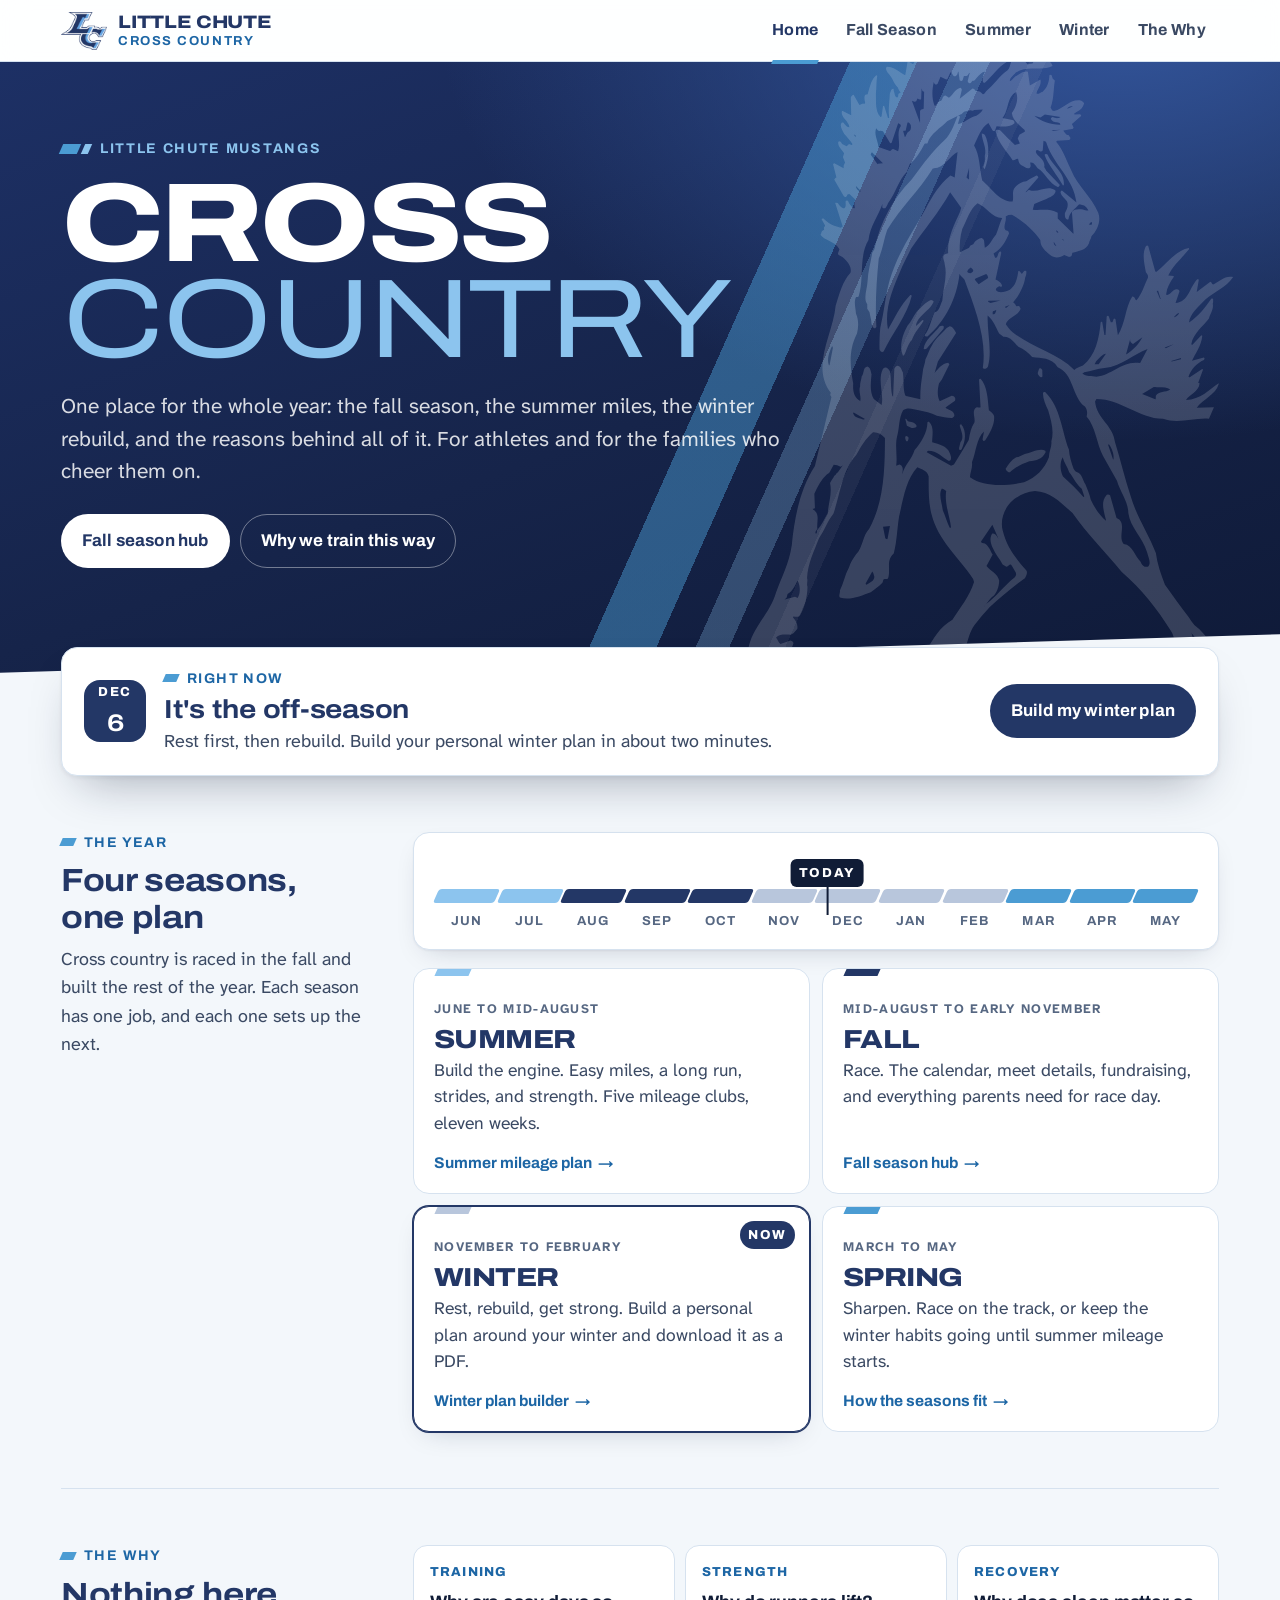
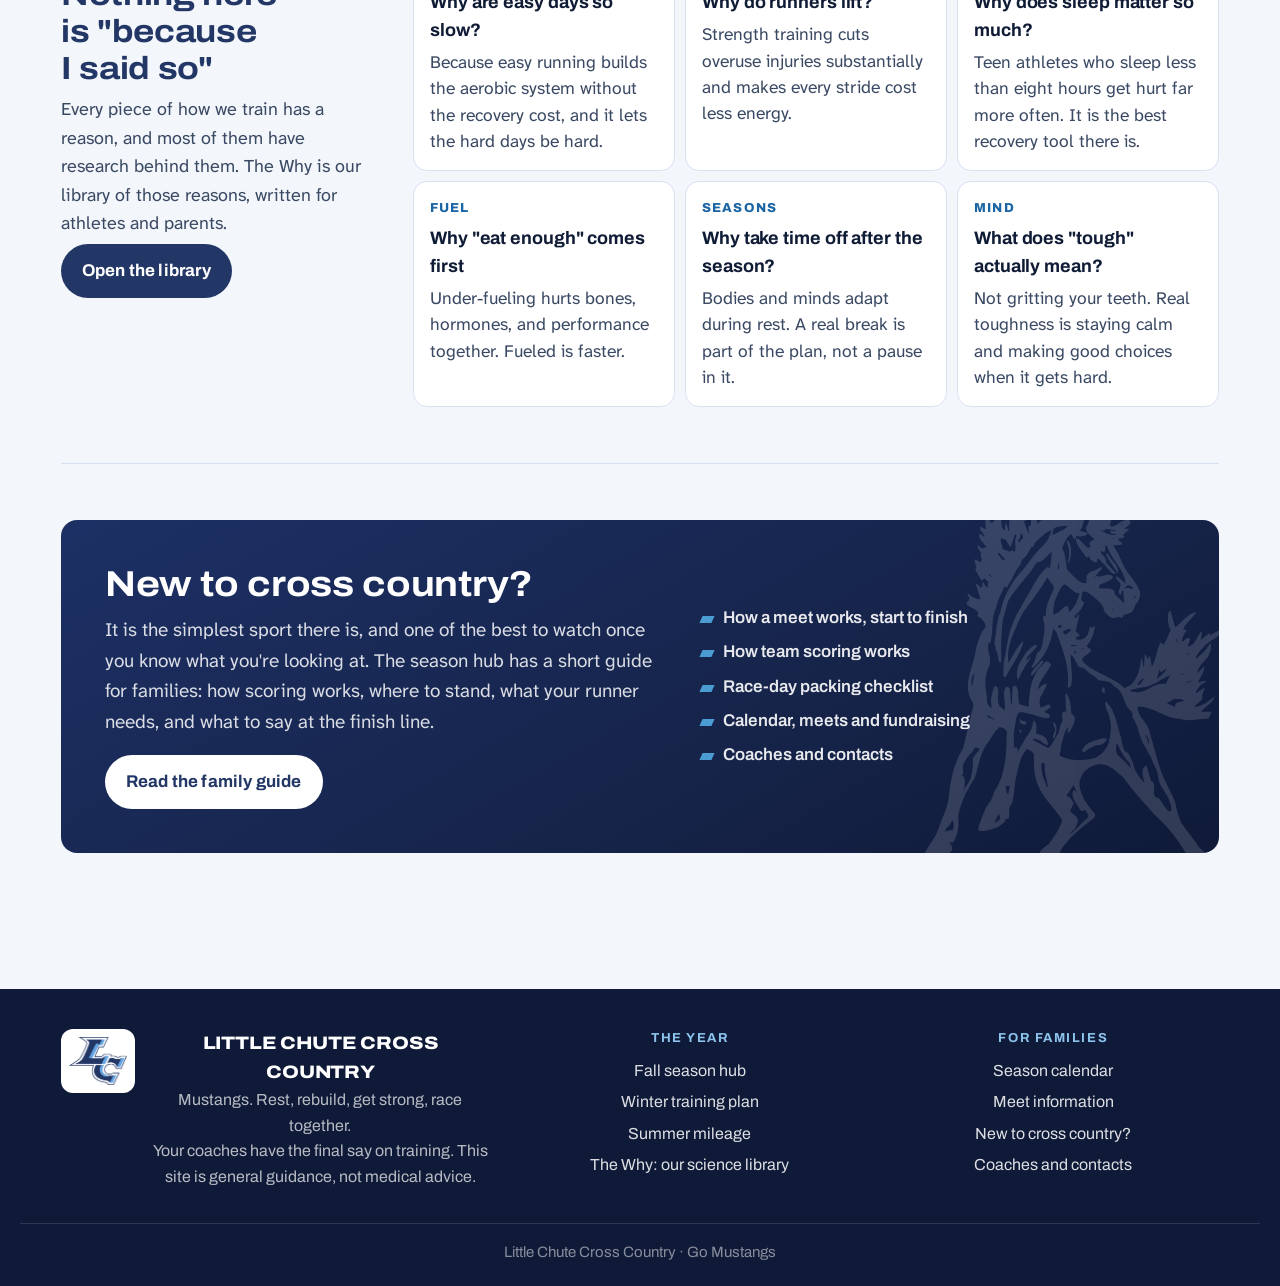
==== commit 2a5b76e7: "Larger, more readable type and accessibility pass - All text sizes raised and set in rem so they fol" ====
--- a/index.html
+++ b/index.html
@@ -15,7 +15,7 @@
 <link rel="apple-touch-icon" href="img/apple-touch-icon.png">
 <link rel="preconnect" href="https://fonts.googleapis.com">
 <link rel="preconnect" href="https://fonts.gstatic.com" crossorigin>
-<link href="https://fonts.googleapis.com/css2?family=Archivo:wdth,wght@100..125,400..800&family=Source+Serif+4:opsz,wght@8..60,400;8..60,600&display=swap" rel="stylesheet">
+<link href="https://fonts.googleapis.com/css2?family=Archivo:wdth,wght@100..125,400..800&family=Atkinson+Hyperlegible+Next:ital,wght@0,400..700;1,400..700&display=swap" rel="stylesheet">
 <link rel="stylesheet" href="css/site.css">
 </head>
 <body data-page="home">
@@ -66,7 +66,7 @@
     <div class="sec-body">
       <div class="year rv">
         <div class="year-track" id="yearTrack" role="img" aria-label="The training year from June to May"></div>
-        <div class="year-months" aria-hidden="true"><span>Jun</span><span>Jul</span><span>Aug</span><span>Sep</span><span>Oct</span><span>Nov</span><span>Dec</span><span>Jan</span><span>Feb</span><span>Mar</span><span>Apr</span><span>May</span></div>
+        <div class="year-months" aria-hidden="true"><span>J<i>un</i></span><span>J<i>ul</i></span><span>A<i>ug</i></span><span>S<i>ep</i></span><span>O<i>ct</i></span><span>N<i>ov</i></span><span>D<i>ec</i></span><span>J<i>an</i></span><span>F<i>eb</i></span><span>M<i>ar</i></span><span>A<i>pr</i></span><span>M<i>ay</i></span></div>
       </div>
       <div class="seasons4">
         <a class="season rv" data-season="summer" href="summer.html" style="--bar:var(--skyblue)">
@@ -179,7 +179,7 @@
       <div><b>Little Chute Cross Country</b>Mustangs. Rest, rebuild, get strong, race together.<br>Your coaches have the final say on training. This site is general guidance, not medical advice.</div>
     </div>
     <div>
-      <h4>The year</h4>
+      <h2 class="foot-h">The year</h2>
       <ul>
         <li><a href="fall.html">Fall season hub</a></li>
         <li><a href="winter.html">Winter training plan</a></li>
@@ -188,7 +188,7 @@
       </ul>
     </div>
     <div>
-      <h4>For families</h4>
+      <h2 class="foot-h">For families</h2>
       <ul>
         <li><a href="fall.html#calendar">Season calendar</a></li>
         <li><a href="fall.html#meets">Meet information</a></li>
--- a/css/site.css
+++ b/css/site.css
@@ -4,14 +4,14 @@
     color-scheme: only light;
     /* Little Chute Mustangs — Carolina blue, sky blue, white */
     --ink:#101C36;
-    --ink-2:#44546E;
-    --ink-3:#6A7B95;
+    --ink-2:#3A4963;
+    --ink-3:#566782;
     --paper:#F3F7FB;
     --card:#FFFFFF;
     --line:#D6E2EF;
     --line-2:#E9F0F6;
     --mustang:#233766;
-    --carolina:#2575B5;
+    --carolina:#1D66A5;
     --skyblue:#8CC4EE;
     --sky-soft:#E6F4FC;
     --navy:#16244A;
@@ -19,7 +19,7 @@
     --radius:14px;
     --shadow:0 1px 2px rgba(16,35,58,.05), 0 8px 24px -12px rgba(16,35,58,.22);
     --display:"Archivo","Helvetica Neue",Arial,sans-serif;
-    --serif:"Source Serif 4",Georgia,"Times New Roman",serif;
+    --text:"Atkinson Hyperlegible Next","Atkinson Hyperlegible",Verdana,"Helvetica Neue",Arial,sans-serif;
   }
 
   *{box-sizing:border-box}
@@ -30,7 +30,7 @@
     background:var(--paper);
     color:var(--ink);
     font-family:var(--display);
-    font-size:16px;
+    font-size:1.125rem;
     line-height:1.5;
     -webkit-font-smoothing:antialiased;
   }
@@ -39,25 +39,25 @@
   /* ---------- shared type ---------- */
   .eyebrow{
     font-family:var(--display);
-    font-size:11px;font-weight:700;letter-spacing:.16em;text-transform:uppercase;
+    font-size:0.875rem;font-weight:700;letter-spacing:.1em;text-transform:uppercase;
     color:var(--ink-3);margin:0 0 10px;
   }
-  .prose{font-family:var(--serif);font-size:17px;line-height:1.65;color:var(--ink-2)}
+  .prose{font-family:var(--text);font-size:1.1875rem;line-height:1.65;color:var(--ink-2)}
   .prose p{margin:0 0 14px}
   .prose strong{font-weight:600;color:var(--ink)}
   h2{
     font-family:var(--display);
-    font-size:clamp(22px,4.6vw,28px);
+    font-size:clamp(1.5rem,4.6vw,1.875rem);
     font-variation-settings:"wdth" 112;
     font-weight:700;letter-spacing:-.01em;line-height:1.15;
     margin:0 0 6px;color:var(--ink);
   }
   h3{
     font-family:var(--display);
-    font-size:16px;font-weight:700;letter-spacing:-.005em;
+    font-size:1.125rem;font-weight:700;letter-spacing:-.005em;
     margin:0 0 4px;color:var(--ink);
   }
-  .lede{font-family:var(--serif);font-size:17px;line-height:1.6;color:var(--ink-2);margin:0 0 22px}
+  .lede{font-family:var(--text);font-size:1.1875rem;line-height:1.6;color:var(--ink-2);margin:0 0 22px}
 
   .sec{padding:44px 0;border-top:1px solid var(--line)}
   .sec:first-of-type{border-top:none}
@@ -66,13 +66,13 @@
   .masthead{padding:38px 0 26px}
   .masthead .kicker{
     display:flex;align-items:center;gap:10px;
-    font-size:11px;font-weight:700;letter-spacing:.18em;text-transform:uppercase;color:var(--carolina);
+    font-size:0.875rem;font-weight:700;letter-spacing:.12em;text-transform:uppercase;color:var(--carolina);
     margin-bottom:16px;
   }
   .kicker .rule{flex:1;height:1px;background:var(--line);}
   .masthead h1{
     font-family:var(--display);
-    font-size:clamp(42px,13vw,96px);
+    font-size:clamp(2.625rem,13vw,6rem);
     font-variation-settings:"wdth" 122;
     font-weight:800;letter-spacing:-.04em;line-height:.86;
     margin:0;color:var(--mustang);text-transform:uppercase;
@@ -82,7 +82,7 @@
     font-variation-settings:"wdth" 122;
   }
   .masthead .sub{
-    font-family:var(--serif);font-size:18px;line-height:1.5;color:var(--ink-2);
+    font-family:var(--text);font-size:1.25rem;line-height:1.5;color:var(--ink-2);
     margin:18px 0 0;
   }
 
@@ -95,8 +95,8 @@
     padding:12px 4px 10px;text-align:center;color:var(--ink-2);
     font-family:var(--display);transition:transform .12s ease, border-color .12s ease, background .12s ease;
   }
-  .club .n{display:block;font-size:clamp(17px,4.6vw,22px);font-weight:800;font-variation-settings:"wdth" 118;letter-spacing:-.02em;line-height:1}
-  .club .t{display:block;font-size:9px;font-weight:700;letter-spacing:.1em;text-transform:uppercase;color:var(--ink-3);margin-top:5px}
+  .club .n{display:block;font-size:clamp(1.1875rem,4.6vw,1.5rem);font-weight:800;font-variation-settings:"wdth" 118;letter-spacing:-.02em;line-height:1}
+  .club .t{display:block;font-size:0.8125rem;font-weight:700;letter-spacing:.1em;text-transform:uppercase;color:var(--ink-3);margin-top:5px}
   .club:hover{border-color:var(--carolina)}
   .club[aria-pressed="true"]{background:var(--mustang);border-color:var(--mustang);color:#fff}
   .club[aria-pressed="true"] .t{color:rgba(255,255,255,.62)}
@@ -104,17 +104,17 @@
 
   .helper-toggle{
     background:none;border:none;padding:0;cursor:pointer;
-    font-family:var(--display);font-size:13px;font-weight:600;color:var(--skyblue);
+    font-family:var(--display);font-size:1rem;font-weight:600;color:var(--skyblue);
     text-decoration:underline;text-underline-offset:3px;
   }
   .helper{
     margin-top:12px;background:var(--sky-soft);border-radius:12px;padding:16px 18px;
-    font-family:var(--serif);font-size:15.5px;line-height:1.55;color:#14415F;
+    font-family:var(--text);font-size:1.125rem;line-height:1.55;color:#14415F;
   }
   .helper[hidden]{display:none}
   .helper ul{margin:8px 0 0;padding-left:18px}
   .helper li{margin-bottom:5px}
-  .helper .last{margin:12px 0 0;font-family:var(--display);font-size:13px;font-weight:600;color:var(--navy)}
+  .helper .last{margin:12px 0 0;font-family:var(--display);font-size:1rem;font-weight:600;color:var(--navy)}
 
   /* ---------- the ridgeline (signature) ---------- */
   .ridge-card{
@@ -127,14 +127,14 @@
   }
   .bib{line-height:1}
   .bib .num{
-    display:block;font-size:clamp(46px,13vw,74px);font-weight:800;
+    display:block;font-size:clamp(2.875rem,13vw,4.625rem);font-weight:800;
     font-variation-settings:"wdth" 125;letter-spacing:-.045em;color:var(--mustang);
   }
   .bib .cap{
-    display:block;font-size:10.5px;font-weight:700;letter-spacing:.2em;text-transform:uppercase;
+    display:block;font-size:0.8125rem;font-weight:700;letter-spacing:.12em;text-transform:uppercase;
     color:var(--ink-3);margin-top:6px;
   }
-  .ridge-meta{text-align:right;font-size:12.5px;color:var(--ink-2);line-height:1.7}
+  .ridge-meta{text-align:right;font-size:0.9688rem;color:var(--ink-2);line-height:1.7}
   .ridge-meta b{font-weight:700;color:var(--ink);font-variation-settings:"wdth" 110}
   .ridge-svg{display:block;width:100%;height:auto;padding:4px 8px 0}
   .ridge-x{
@@ -142,13 +142,13 @@
     padding:0 14px 14px;gap:2px;
   }
   .ridge-x span{
-    text-align:center;font-size:10px;font-weight:700;letter-spacing:.04em;color:var(--ink-3);
+    text-align:center;font-size:0.8125rem;font-weight:700;letter-spacing:.04em;color:var(--ink-3);
     padding-top:2px;
   }
   .ridge-x span.on{color:var(--mustang);}
   .legend{
     display:flex;gap:16px;flex-wrap:wrap;padding:0 20px 16px;
-    font-size:11.5px;font-weight:600;color:var(--ink-2);
+    font-size:0.875rem;font-weight:600;color:var(--ink-2);
   }
   .legend i{display:inline-block;width:9px;height:9px;border-radius:50%;margin-right:6px;vertical-align:0}
   .dot-build{background:var(--carolina)}
@@ -160,13 +160,13 @@
     width:100%;display:flex;align-items:center;justify-content:space-between;gap:12px;
     background:var(--paper);border:none;border-top:1px solid var(--line);
     padding:14px 20px;cursor:pointer;text-align:left;
-    font-family:var(--display);font-size:13px;font-weight:700;color:var(--mustang);
+    font-family:var(--display);font-size:1rem;font-weight:700;color:var(--mustang);
     transition:background .12s ease;
   }
   .disclose:hover{background:#E8F1F8}
   .disclose:focus-visible{outline:2px solid var(--navy);outline-offset:-2px}
   .disclose .chev{
-    flex:none;font-size:11px;color:var(--carolina);
+    flex:none;font-size:0.875rem;color:var(--carolina);
     transition:transform .2s ease;transform-origin:center;
   }
   .disclose[aria-expanded="true"] .chev{transform:rotate(180deg)}
@@ -174,9 +174,9 @@
   .weekdetail{padding:20px;border-top:1px solid var(--line);background:var(--card)}
   .weekdetail[hidden]{display:none}
   .wd-top{display:flex;align-items:center;justify-content:space-between;gap:12px;margin-bottom:14px}
-  .wd-week{font-size:12px;font-weight:700;letter-spacing:.16em;text-transform:uppercase;color:var(--ink-3)}
+  .wd-week{font-size:0.9375rem;font-weight:700;letter-spacing:.1em;text-transform:uppercase;color:var(--ink-3)}
   .tag{
-    display:inline-block;font-size:10.5px;font-weight:700;letter-spacing:.1em;text-transform:uppercase;
+    display:inline-block;font-size:0.8125rem;font-weight:700;letter-spacing:.1em;text-transform:uppercase;
     padding:5px 10px;border-radius:100px;
   }
   .tag.build{background:#DCEDF8;color:#145A87}
@@ -186,16 +186,16 @@
   .wd-nums{display:grid;grid-template-columns:repeat(3,1fr);gap:10px;margin-bottom:16px}
   .stat{background:var(--paper);border-radius:11px;padding:12px 12px 11px}
   .stat .v{
-    display:block;font-size:clamp(21px,5.6vw,28px);font-weight:800;
+    display:block;font-size:clamp(1.4375rem,5.6vw,1.875rem);font-weight:800;
     font-variation-settings:"wdth" 118;letter-spacing:-.03em;line-height:1.05;color:var(--ink);
   }
   .stat .v small{font-size:.5em;font-weight:600;letter-spacing:0;color:var(--ink-3);margin-left:2px}
-  .stat .k{display:block;font-size:10px;font-weight:700;letter-spacing:.1em;text-transform:uppercase;color:var(--ink-3);margin-top:7px}
+  .stat .k{display:block;font-size:0.8125rem;font-weight:700;letter-spacing:.1em;text-transform:uppercase;color:var(--ink-3);margin-top:7px}
   .wd-why{
-    font-family:var(--serif);font-size:16px;line-height:1.55;color:var(--ink-2);
+    font-family:var(--text);font-size:1.125rem;line-height:1.55;color:var(--ink-2);
     border-left:3px solid var(--skyblue);padding-left:14px;margin:0 0 14px;
   }
-  .wd-banked{font-size:12.5px;font-weight:600;color:var(--ink-3);margin:0 0 16px}
+  .wd-banked{font-size:0.9688rem;font-weight:600;color:var(--ink-3);margin:0 0 16px}
   .wd-banked b{color:var(--mustang);font-variation-settings:"wdth" 110}
   .wd-nav{display:flex;gap:8px}
 
@@ -211,7 +211,7 @@
   .btn-primary{
     width:100%;display:flex;align-items:center;justify-content:center;gap:9px;
     background:var(--mustang);border:1px solid var(--mustang);color:#fff;
-    padding:15px 18px;font-size:14px;
+    padding:15px 18px;font-size:1.0625rem;
     box-shadow:0 1px 2px rgba(16,35,58,.14), 0 10px 20px -14px rgba(23,69,111,.6);
   }
   .btn-primary:hover{background:var(--carolina);border-color:var(--carolina)}
@@ -222,7 +222,7 @@
 
   .btn-ghost{
     flex:1;background:var(--sky-soft);border:1px solid #C6E0F0;color:var(--mustang);
-    padding:11px 8px;font-size:13px;
+    padding:11px 8px;font-size:1rem;
   }
   .btn-ghost:hover:not(:disabled){background:#D6EBF8;border-color:var(--skyblue)}
   .btn-ghost:disabled{background:var(--paper);border-color:var(--line);color:var(--ink-3);opacity:.65;cursor:default}
@@ -239,51 +239,51 @@
     box-shadow:0 24px 60px -20px rgba(16,35,58,.5);
   }
   .pv-note{
-    font-family:var(--serif);font-size:13.5px;line-height:1.5;color:#1E5B85;
+    font-family:var(--text);font-size:1.0312rem;line-height:1.5;color:#1E5B85;
     background:var(--sky-soft);border-radius:9px;padding:11px 13px;margin:0 0 18px;
   }
   .pv-actions{display:flex;gap:8px;margin-top:20px}
   .pv-actions .btn-primary{width:auto;flex:1}
 
   .pv-doc h4{
-    font-family:var(--display);font-size:22px;font-weight:800;font-variation-settings:"wdth" 112;
+    font-family:var(--display);font-size:1.5rem;font-weight:800;font-variation-settings:"wdth" 112;
     letter-spacing:-.015em;color:var(--mustang);margin:0 0 3px;
   }
-  .pv-doc .pv-sub{font-size:12.5px;color:var(--ink-2);margin:0 0 16px}
+  .pv-doc .pv-sub{font-size:0.9688rem;color:var(--ink-2);margin:0 0 16px}
   .pv-doc .pv-sub b{color:var(--ink)}
   .pv-doc table{width:100%;min-width:0;border-collapse:collapse;margin-bottom:18px}
   .pv-doc th{
-    font-size:9.5px;letter-spacing:.12em;text-transform:uppercase;color:var(--ink-3);
+    font-size:0.8125rem;letter-spacing:.12em;text-transform:uppercase;color:var(--ink-3);
     padding:7px 8px;border-bottom:1.5px solid var(--mustang);background:none;text-align:left;
   }
-  .pv-doc td{padding:9px 8px;border-bottom:1px solid var(--line);font-size:13px}
+  .pv-doc td{padding:9px 8px;border-bottom:1px solid var(--line);font-size:1rem}
   .pv-doc td.wk{font-weight:700;white-space:nowrap;color:var(--ink)}
   .pv-doc td.mi{font-weight:800;color:var(--mustang)}
-  .pv-doc td.note{font-size:11.5px;color:var(--ink-2);white-space:nowrap}
+  .pv-doc td.note{font-size:0.875rem;color:var(--ink-2);white-space:nowrap}
   .pv-doc td.blank{width:84px}
   .pv-doc tr.cut td,.pv-doc tr.rest td{background:#F4FAFD}
   .pv-doc tr.peak td{background:#E8F1F8}
   .pv-doc .pv-box{border:1px solid var(--line);border-radius:9px;padding:14px 16px;margin-bottom:14px}
   .pv-doc .pv-box h5{
-    font-family:var(--display);font-size:10.5px;letter-spacing:.13em;text-transform:uppercase;
+    font-family:var(--display);font-size:0.8125rem;letter-spacing:.09em;text-transform:uppercase;
     color:var(--ink-3);margin:0 0 8px;font-weight:700;
   }
-  .pv-doc .pv-box ul{margin:0;padding-left:17px;font-size:12.5px;line-height:1.75;color:var(--ink)}
-  .pv-doc .pv-foot{font-size:11px;color:var(--ink-3);line-height:1.6;margin:0}
+  .pv-doc .pv-box ul{margin:0;padding-left:17px;font-size:0.9688rem;line-height:1.75;color:var(--ink)}
+  .pv-doc .pv-foot{font-size:0.875rem;color:var(--ink-3);line-height:1.6;margin:0}
 
   /* ---------- table ---------- */
   .tablewrap{overflow-x:auto;-webkit-overflow-scrolling:touch;border:1px solid var(--line);border-radius:var(--radius);background:var(--card)}
   table{border-collapse:collapse;width:100%;min-width:520px;font-family:var(--display)}
-  th,td{text-align:left;padding:11px 14px;font-size:14px;border-bottom:1px solid var(--line-2)}
+  th,td{text-align:left;padding:11px 14px;font-size:1.0625rem;border-bottom:1px solid var(--line-2)}
   thead th{
-    font-size:10px;font-weight:700;letter-spacing:.13em;text-transform:uppercase;color:var(--ink-3);
+    font-size:0.8125rem;font-weight:700;letter-spacing:.09em;text-transform:uppercase;color:var(--ink-3);
     background:var(--paper);border-bottom:1px solid var(--line);white-space:nowrap;
   }
   tbody tr:last-child td{border-bottom:none}
   tbody tr.on td{background:#F0F8FD}
   td.wk{font-weight:700;color:var(--ink);white-space:nowrap}
   td.mi{font-weight:800;font-variation-settings:"wdth" 115;letter-spacing:-.01em}
-  td.note{color:var(--ink-3);font-size:12.5px;white-space:nowrap}
+  td.note{color:var(--ink-3);font-size:0.9688rem;white-space:nowrap}
   tbody tr{cursor:pointer}
   tbody tr:hover td{background:#F6FBFE}
 
@@ -293,17 +293,17 @@
     background:var(--card);border:1px solid var(--line);border-radius:12px;padding:16px 16px 15px;
   }
   .tile .freq{
-    font-size:10px;font-weight:800;letter-spacing:.13em;text-transform:uppercase;color:var(--carolina);
+    font-size:0.8125rem;font-weight:800;letter-spacing:.09em;text-transform:uppercase;color:var(--carolina);
     display:block;margin-bottom:7px;
   }
-  .tile p{margin:5px 0 0;font-family:var(--serif);font-size:14.5px;line-height:1.5;color:var(--ink-2)}
+  .tile p{margin:5px 0 0;font-family:var(--text);font-size:1.0938rem;line-height:1.5;color:var(--ink-2)}
 
   /* ---------- calculator ---------- */
   .calc{background:var(--card);border:1px solid var(--line);border-radius:var(--radius);padding:20px;box-shadow:var(--shadow);margin-top:20px}
   .calc-row{display:grid;grid-template-columns:1fr 1fr;gap:12px;margin-bottom:18px}
-  .field label{display:block;font-size:10.5px;font-weight:700;letter-spacing:.11em;text-transform:uppercase;color:var(--ink-3);margin-bottom:6px}
+  .field label{display:block;font-size:0.8125rem;font-weight:700;letter-spacing:.11em;text-transform:uppercase;color:var(--ink-3);margin-bottom:6px}
   .field input,.field select{
-    width:100%;font-family:var(--display);font-size:16px;font-weight:600;color:var(--ink);
+    width:100%;font-family:var(--display);font-size:1.125rem;font-weight:600;color:var(--ink);
     background:var(--paper);border:1px solid var(--line);border-radius:10px;padding:11px 12px;
   }
   .field input:focus,.field select:focus{outline:2px solid var(--navy);outline-offset:1px}
@@ -311,19 +311,19 @@
     background:var(--sky-tint);border-radius:12px;padding:16px 18px;
     display:flex;align-items:baseline;gap:12px;flex-wrap:wrap;
   }
-  .calc-out .big{font-size:clamp(28px,8vw,38px);font-weight:800;font-variation-settings:"wdth" 118;letter-spacing:-.03em;color:var(--navy);line-height:1}
-  .calc-out .lbl{font-size:13px;font-weight:600;color:#1E5B85}
-  .calc-note{font-family:var(--serif);font-size:14px;color:var(--ink-3);margin:12px 0 0;line-height:1.5}
+  .calc-out .big{font-size:clamp(1.875rem,8vw,2.5rem);font-weight:800;font-variation-settings:"wdth" 118;letter-spacing:-.03em;color:var(--navy);line-height:1}
+  .calc-out .lbl{font-size:1rem;font-weight:600;color:#1E5B85}
+  .calc-note{font-family:var(--text);font-size:1.0625rem;color:var(--ink-3);margin:12px 0 0;line-height:1.5}
 
   .printbtn{margin-top:16px}
   .jump{
     display:inline-flex;align-items:center;gap:6px;margin-top:9px;
-    font-family:var(--display);font-size:12.5px;font-weight:700;color:var(--carolina);
+    font-family:var(--display);font-size:0.9688rem;font-weight:700;color:var(--carolina);
     text-decoration:none;border-bottom:1.5px solid var(--skyblue);padding-bottom:1px;
   }
   .jump:hover{color:var(--mustang);border-bottom-color:var(--mustang)}
   .jump:focus-visible{outline:2px solid var(--navy);outline-offset:3px}
-  .plan-note{font-family:var(--serif);font-size:14px;color:var(--ink-3);margin:12px 0 0;line-height:1.5}
+  .plan-note{font-family:var(--text);font-size:1.0625rem;color:var(--ink-3);margin:12px 0 0;line-height:1.5}
 
   /* ---------- faq ---------- */
   .faq{margin-top:20px;border:1px solid var(--line);border-radius:var(--radius);background:var(--card);overflow:hidden}
@@ -331,34 +331,34 @@
   details:last-child{border-bottom:none}
   summary{
     cursor:pointer;list-style:none;padding:16px 18px;
-    font-family:var(--display);font-size:15px;font-weight:700;color:var(--ink);
+    font-family:var(--display);font-size:1.125rem;font-weight:700;color:var(--ink);
     display:flex;align-items:center;justify-content:space-between;gap:12px;
   }
   summary::-webkit-details-marker{display:none}
-  summary::after{content:"+";font-size:19px;font-weight:400;color:var(--ink-3);line-height:1;flex:none}
+  summary::after{content:"+";font-size:1.3125rem;font-weight:400;color:var(--ink-3);line-height:1;flex:none}
   details[open] summary::after{content:"–"}
   details[open] summary{color:var(--mustang)}
   summary:focus-visible{outline:2px solid var(--navy);outline-offset:-2px}
-  .answer{padding:0 18px 20px;font-family:var(--serif);font-size:15.5px;line-height:1.65;color:var(--ink-2)}
+  .answer{padding:0 18px 20px;font-family:var(--text);font-size:1.125rem;line-height:1.65;color:var(--ink-2)}
   .answer p{margin:0 0 11px}
   .answer p:last-child{margin-bottom:0}
 
   /* ---------- glossary ---------- */
   .gloss{display:grid;grid-template-columns:repeat(2,1fr);gap:1px;background:var(--line);border:1px solid var(--line);border-radius:var(--radius);overflow:hidden;margin-top:20px}
   .gloss div{background:var(--card);padding:14px 16px}
-  .gloss dt{font-size:13px;font-weight:700;color:var(--ink);margin-bottom:3px}
-  .gloss dd{margin:0;font-family:var(--serif);font-size:14px;line-height:1.5;color:var(--ink-2)}
+  .gloss dt{font-size:1rem;font-weight:700;color:var(--ink);margin-bottom:3px}
+  .gloss dd{margin:0;font-family:var(--text);font-size:1.0625rem;line-height:1.5;color:var(--ink-2)}
 
   /* ---------- closer ---------- */
   .closer{
     background:var(--mustang);color:#fff;border-radius:var(--radius);padding:30px 26px;margin-top:20px;
   }
   .closer h2{color:#fff;margin-bottom:10px}
-  .closer p{font-family:var(--serif);font-size:16.5px;line-height:1.62;color:rgba(255,255,255,.82);margin:0 0 14px}
+  .closer p{font-family:var(--text);font-size:1.1875rem;line-height:1.62;color:rgba(255,255,255,.82);margin:0 0 14px}
   .closer p:last-child{margin-bottom:0}
   .closer .strong{color:#fff}
 
-  footer{margin-top:34px;font-size:12px;color:var(--ink-3);line-height:1.6;text-align:center}
+  footer{margin-top:34px;font-size:0.9375rem;color:var(--ink-3);line-height:1.6;text-align:center}
 
   /* ---------- large screens: editorial two-column ---------- */
   @media (min-width:1000px){
@@ -369,8 +369,8 @@
       padding:56px 0;
     }
     .sec-head{position:sticky;top:24px}
-    .sec-head h2{font-size:30px;margin-bottom:8px}
-    .sec-head .lede{font-size:15.5px;line-height:1.58;margin-bottom:0}
+    .sec-head h2{font-size:2rem;margin-bottom:8px}
+    .sec-head .lede{font-size:1.125rem;line-height:1.58;margin-bottom:0}
     .sec-body{min-width:0}
 
     /* masthead: title left, intro right, sharing a baseline */
@@ -379,8 +379,8 @@
       column-gap:52px;align-items:end;padding:56px 0 40px;
     }
     .masthead .kicker{grid-column:1 / -1}
-    .masthead h1{grid-column:1;font-size:clamp(84px,7.6vw,116px)}
-    .masthead .sub{grid-column:2;margin:0 0 12px;font-size:17.5px}
+    .masthead h1{grid-column:1;font-size:clamp(5.25rem,7.6vw,7.25rem)}
+    .masthead .sub{grid-column:2;margin:0 0 12px;font-size:1.25rem}
 
     /* the closing panel stays full bleed */
     .sec#log{display:block;padding-bottom:0}
@@ -399,7 +399,7 @@
     .calc-note{grid-column:1 / -1;grid-row:2;margin-top:18px}
 
     .closer{padding:40px 44px}
-    .closer h2{font-size:32px}
+    .closer h2{font-size:2.125rem}
   }
 
   @media (min-width:1240px){
@@ -426,7 +426,7 @@
     .btn-ghost{background:#E6F4FC !important;color:#233766 !important}
     thead th,.stat{background:#F3F7FB !important}
     h2,h3,td.wk,summary,.gloss dt{color:#101C36 !important}
-    .prose,.lede,.answer,.tile p,.gloss dd,.wc-why{color:#44546E !important}
+    .prose,.lede,.answer,.tile p,.gloss dd,.wc-why{color:#3A4963 !important}
     .closer{background:#233766 !important}
     .closer h2{color:#fff !important}
   }
@@ -467,13 +467,13 @@
   .wiz-steps i{display:block;height:5px;border-radius:5px;background:var(--line)}
   .wiz-steps i.done{background:var(--skyblue)}
   .wiz-steps i.on{background:var(--mustang)}
-  .wiz-count{font-size:11px;font-weight:700;letter-spacing:.16em;text-transform:uppercase;color:var(--ink-3);margin:0 0 4px}
-  .wiz-title{font-size:22px;font-weight:800;font-variation-settings:"wdth" 114;letter-spacing:-.015em;color:var(--mustang);margin:0 0 4px}
-  .wiz-sub{font-family:var(--serif);font-size:15.5px;line-height:1.55;color:var(--ink-2);margin:0}
+  .wiz-count{font-size:0.875rem;font-weight:700;letter-spacing:.1em;text-transform:uppercase;color:var(--ink-3);margin:0 0 4px}
+  .wiz-title{font-size:1.5rem;font-weight:800;font-variation-settings:"wdth" 114;letter-spacing:-.015em;color:var(--mustang);margin:0 0 4px}
+  .wiz-sub{font-family:var(--text);font-size:1.125rem;line-height:1.55;color:var(--ink-2);margin:0}
   .wiz-body{padding:6px 20px 20px}
   .q{margin-top:20px}
-  .q-label{display:block;font-size:14px;font-weight:700;color:var(--ink);margin:0 0 3px}
-  .q-hint{font-family:var(--serif);font-size:14px;line-height:1.5;color:var(--ink-3);margin:0 0 9px}
+  .q-label{display:block;font-size:1.0625rem;font-weight:700;color:var(--ink);margin:0 0 3px}
+  .q-hint{font-family:var(--text);font-size:1.0625rem;line-height:1.5;color:var(--ink-3);margin:0 0 9px}
   .opts{display:grid;gap:8px;grid-template-columns:repeat(auto-fit,minmax(150px,1fr))}
   .opts.tight{grid-template-columns:repeat(auto-fit,minmax(92px,1fr))}
   .opt{
@@ -481,29 +481,29 @@
     border-radius:12px;padding:12px 14px;font-family:var(--display);color:var(--ink);
     transition:border-color .12s ease,background .12s ease;
   }
-  .opt b{display:block;font-size:14.5px;font-weight:700;line-height:1.25}
-  .opt span{display:block;font-size:12.5px;color:var(--ink-2);margin-top:4px;line-height:1.4;font-weight:500}
+  .opt b{display:block;font-size:1.0938rem;font-weight:700;line-height:1.25}
+  .opt span{display:block;font-size:0.9688rem;color:var(--ink-2);margin-top:4px;line-height:1.4;font-weight:500}
   .opt:hover{border-color:var(--carolina)}
   .opt:focus-visible{outline:2px solid var(--navy);outline-offset:2px}
   .opt[aria-pressed="true"]{background:var(--mustang);border-color:var(--mustang);color:#fff}
   .opt[aria-pressed="true"] span{color:rgba(255,255,255,.76)}
   .q input[type="text"],.q input[type="date"]{
-    width:100%;max-width:340px;font-family:var(--display);font-size:16px;font-weight:600;color:var(--ink);
+    width:100%;max-width:340px;font-family:var(--display);font-size:1.125rem;font-weight:600;color:var(--ink);
     background:var(--paper);border:1px solid var(--line);border-radius:10px;padding:11px 12px;
   }
   .q input:focus{outline:2px solid var(--navy);outline-offset:1px}
-  .wiz-err{font-size:13px;font-weight:700;color:#A33A2B;margin:16px 0 0}
+  .wiz-err{font-size:1rem;font-weight:700;color:#A33A2B;margin:16px 0 0}
   .wiz-err[hidden]{display:none}
   .wiz-nav{display:flex;gap:8px;padding:14px 20px;background:var(--paper);border-top:1px solid var(--line)}
   .wiz-nav .btn-ghost{flex:0 0 auto;padding:13px 18px;background:var(--card)}
   .wiz-nav .btn-primary{flex:1;width:auto}
   .wiz-nav .btn-ghost[hidden]{display:none}
-  .privacy{font-size:12px;color:var(--ink-3);margin:10px 2px 0;line-height:1.5}
+  .privacy{font-size:0.9375rem;color:var(--ink-3);margin:10px 2px 0;line-height:1.5}
 
   /* ---------- plan ---------- */
   #plan[hidden]{display:none}
   .plan-x{display:grid;padding:0 14px 14px;gap:2px}
-  .plan-x span{text-align:center;font-size:10px;font-weight:700;letter-spacing:.04em;color:var(--ink-3);padding-top:2px}
+  .plan-x span{text-align:center;font-size:0.8125rem;font-weight:700;letter-spacing:.04em;color:var(--ink-3);padding-top:2px}
   .plan-x span.on{color:var(--mustang)}
   .dot-recharge{background:#8AA0B4}
   .dot-rebuild{background:var(--skyblue)}
@@ -518,23 +518,23 @@
   .days li{display:grid;grid-template-columns:74px minmax(0,1fr);gap:12px;padding:12px 14px;border-bottom:1px solid var(--line-2)}
   .days li:last-child{border-bottom:none}
   .days li.restday{background:#FAFCFD}
-  .days .dn{font-size:12px;font-weight:800;letter-spacing:.08em;text-transform:uppercase;color:var(--mustang);line-height:1.3}
-  .days .dn small{display:block;font-size:11px;font-weight:600;letter-spacing:0;text-transform:none;color:var(--ink-3)}
-  .days .dt{font-size:14.5px;font-weight:700;color:var(--ink);margin:0 0 2px}
-  .days .dd{font-family:var(--serif);font-size:14.5px;line-height:1.5;color:var(--ink-2);margin:0}
+  .days .dn{font-size:0.9375rem;font-weight:800;letter-spacing:.08em;text-transform:uppercase;color:var(--mustang);line-height:1.3}
+  .days .dn small{display:block;font-size:0.875rem;font-weight:600;letter-spacing:0;text-transform:none;color:var(--ink-3)}
+  .days .dt{font-size:1.0938rem;font-weight:700;color:var(--ink);margin:0 0 2px}
+  .days .dd{font-family:var(--text);font-size:1.0938rem;line-height:1.5;color:var(--ink-2);margin:0}
   .chip{
-    display:inline-block;font-family:var(--display);font-size:10px;font-weight:700;letter-spacing:.08em;text-transform:uppercase;
+    display:inline-block;font-family:var(--display);font-size:0.8125rem;font-weight:700;letter-spacing:.08em;text-transform:uppercase;
     padding:3px 8px;border-radius:100px;margin:6px 6px 0 0;
   }
   .chip.buddy{background:#FFF1D6;color:#7A5200}
   .chip.strength{background:#E7ECF7;color:#2B3F7A}
   .plan-actions{display:grid;grid-template-columns:1fr;gap:8px;margin-top:16px}
   .plan-actions .row{display:flex;gap:8px}
-  .pdf-msg{font-size:13px;font-weight:600;color:var(--ink-2);margin:10px 0 0}
+  .pdf-msg{font-size:1rem;font-weight:600;color:var(--ink-2);margin:10px 0 0}
   .pdf-msg[hidden]{display:none}
-  .subhead{font-size:11px;font-weight:700;letter-spacing:.16em;text-transform:uppercase;color:var(--ink-3);margin:30px 0 10px}
+  .subhead{font-size:0.875rem;font-weight:700;letter-spacing:.1em;text-transform:uppercase;color:var(--ink-3);margin:30px 0 10px}
   .card{background:var(--card);border:1px solid var(--line);border-radius:var(--radius);padding:18px 20px}
-  .card ul{margin:0;padding-left:18px;font-family:var(--serif);font-size:15.5px;line-height:1.6;color:var(--ink-2)}
+  .card ul{margin:0;padding-left:18px;font-family:var(--text);font-size:1.125rem;line-height:1.6;color:var(--ink-2)}
   .card li{margin-bottom:7px}
   .card li:last-child{margin-bottom:0}
   .card li strong{font-weight:600;color:var(--ink)}
@@ -542,14 +542,14 @@
   /* ---------- strength ---------- */
   .seg{display:inline-flex;background:var(--card);border:1px solid var(--line);border-radius:100px;padding:3px;margin-top:20px}
   .seg button{
-    appearance:none;border:none;background:none;cursor:pointer;font-family:var(--display);font-size:12.5px;font-weight:700;
+    appearance:none;border:none;background:none;cursor:pointer;font-family:var(--display);font-size:0.9688rem;font-weight:700;
     color:var(--ink-2);padding:8px 14px;border-radius:100px;
   }
   .seg button[aria-pressed="true"]{background:var(--mustang);color:#fff}
   .seg button:focus-visible{outline:2px solid var(--navy);outline-offset:2px}
   .tablewrap.mt{margin-top:12px}
   td.ex{font-weight:700;color:var(--ink)}
-  td.ex small{display:block;font-weight:500;font-size:12px;color:var(--ink-3);margin-top:2px}
+  td.ex small{display:block;font-weight:500;font-size:0.9375rem;color:var(--ink-3);margin-top:2px}
   #strength tbody tr,#plan .ov tbody tr.nohand{cursor:default}
   #strength tbody tr:hover td{background:none}
 
@@ -558,14 +558,14 @@
   .plate{background:var(--card);border:1px solid var(--line);border-radius:12px;padding:16px;text-align:center}
   .plate svg{width:96px;height:96px;display:block;margin:0 auto 10px}
   .plate h3{margin-bottom:4px}
-  .plate p{margin:0;font-family:var(--serif);font-size:13.5px;line-height:1.45;color:var(--ink-2)}
-  .platekey{display:flex;gap:14px;flex-wrap:wrap;font-size:11.5px;font-weight:600;color:var(--ink-2);margin-top:12px}
+  .plate p{margin:0;font-family:var(--text);font-size:1.0312rem;line-height:1.45;color:var(--ink-2)}
+  .platekey{display:flex;gap:14px;flex-wrap:wrap;font-size:0.875rem;font-weight:600;color:var(--ink-2);margin-top:12px}
   .platekey i{display:inline-block;width:9px;height:9px;border-radius:50%;margin-right:6px}
 
   /* ---------- invite ---------- */
   .invite{background:var(--card);border:1px solid var(--line);border-radius:var(--radius);padding:18px 20px;margin-top:20px;box-shadow:var(--shadow)}
   .invite textarea{
-    width:100%;min-height:104px;resize:vertical;font-family:var(--serif);font-size:15.5px;line-height:1.5;color:var(--ink);
+    width:100%;min-height:104px;resize:vertical;font-family:var(--text);font-size:1.125rem;line-height:1.5;color:var(--ink);
     background:var(--paper);border:1px solid var(--line);border-radius:10px;padding:12px;margin:8px 0 12px;
   }
   .invite textarea:focus{outline:2px solid var(--navy);outline-offset:1px}
@@ -574,12 +574,12 @@
 
   .callout{
     margin-top:16px;background:var(--sky-soft);border-radius:12px;padding:16px 18px;
-    font-family:var(--serif);font-size:15.5px;line-height:1.55;color:#14415F;
+    font-family:var(--text);font-size:1.125rem;line-height:1.55;color:#14415F;
   }
   .callout strong{font-weight:600;color:var(--navy)}
 
   @media (min-width:1000px){
-    .masthead h1{font-size:clamp(76px,6.6vw,104px)}
+    .masthead h1{font-size:clamp(4.75rem,6.6vw,6.5rem)}
     .sec#build,.sec#plan{scroll-margin-top:8px}
   }
   @media (max-width:560px){
@@ -612,8 +612,8 @@
 :root{
   color-scheme: only light;
   --ink:#101C36;
-  --ink-2:#44546E;
-  --ink-3:#6A7B95;
+  --ink-2:#3A4963;
+  --ink-3:#566782;
   --paper:#F3F7FB;
   --card:#FFFFFF;
   --line:#D6E2EF;
@@ -622,7 +622,7 @@
   --navy:#16244A;         /* deep navy: dark surfaces */
   --navy-2:#0F1A38;
   --cb:#4B9CD3;           /* Carolina blue: fills, graphics */
-  --carolina:#2575B5;     /* Carolina, darkened for text on white */
+  --carolina:#1D66A5;     /* Carolina, darkened for text on white */
   --skyblue:#8CC4EE;      /* sky blue */
   --sky-soft:#E8F3FC;
   --sky-tint:#D9E9F8;
@@ -631,7 +631,7 @@
   --shadow:0 1px 2px rgba(16,28,54,.05), 0 10px 28px -14px rgba(16,28,54,.25);
   --shadow-lg:0 2px 4px rgba(16,28,54,.06), 0 24px 48px -20px rgba(16,28,54,.35);
   --display:"Archivo","Helvetica Neue",Arial,sans-serif;
-  --serif:"Source Serif 4",Georgia,"Times New Roman",serif;
+  --text:"Atkinson Hyperlegible Next","Atkinson Hyperlegible",Verdana,"Helvetica Neue",Arial,sans-serif;
   --top-h:62px;
 }
 html{background:var(--paper);scroll-padding-top:calc(var(--top-h) + 14px)}
@@ -655,11 +655,11 @@
 .brand{display:flex;align-items:center;gap:11px;text-decoration:none;color:var(--ink);min-width:0}
 .brand img{height:38px;width:auto;flex:none;display:block}
 .brand-t{display:flex;flex-direction:column;line-height:1.05;min-width:0}
-.brand-t b{font-size:15px;font-weight:800;font-variation-settings:"wdth" 116;letter-spacing:-.01em;text-transform:uppercase;color:var(--mustang);white-space:nowrap}
-.brand-t i{font-style:normal;font-size:10px;font-weight:700;letter-spacing:.2em;text-transform:uppercase;color:var(--carolina);margin-top:3px;white-space:nowrap}
+.brand-t b{font-size:1.125rem;font-weight:800;font-variation-settings:"wdth" 116;letter-spacing:-.01em;text-transform:uppercase;color:var(--mustang);white-space:nowrap}
+.brand-t i{font-style:normal;font-size:0.8125rem;font-weight:700;letter-spacing:.12em;text-transform:uppercase;color:var(--carolina);margin-top:3px;white-space:nowrap}
 .nav{display:flex;gap:2px}
 .nav a{
-  position:relative;text-decoration:none;font-size:13px;font-weight:700;letter-spacing:.02em;color:var(--ink-2);
+  position:relative;text-decoration:none;font-size:1rem;font-weight:700;letter-spacing:.02em;color:var(--ink-2);
   padding:9px 13px;border-radius:10px;transition:color .12s ease,background .12s ease;white-space:nowrap;
 }
 .nav a:hover{color:var(--mustang);background:var(--sky-soft)}
@@ -680,7 +680,7 @@
   }
   .tabs a{
     display:flex;flex-direction:column;align-items:center;gap:3px;text-decoration:none;
-    font-size:10px;font-weight:700;letter-spacing:.03em;color:var(--ink-3);padding:5px 2px;border-radius:10px;
+    font-size:0.8125rem;font-weight:700;letter-spacing:.03em;color:var(--ink-3);padding:5px 2px;border-radius:10px;
   }
   .tabs svg{width:22px;height:22px;stroke:currentColor;fill:none;stroke-width:1.8;stroke-linecap:round;stroke-linejoin:round}
   .tabs a[aria-current="page"]{color:var(--mustang)}
@@ -713,19 +713,19 @@
 .hero-in{max-width:1240px;margin:0 auto;padding:clamp(34px,6vw,76px) clamp(20px,3.2vw,44px) clamp(34px,5.4vw,66px)}
 .hero-kicker{
   display:flex;align-items:center;gap:10px;margin:0 0 16px;
-  font-size:11.5px;font-weight:700;letter-spacing:.2em;text-transform:uppercase;color:var(--skyblue);
+  font-size:0.875rem;font-weight:700;letter-spacing:.12em;text-transform:uppercase;color:var(--skyblue);
 }
 .slash{display:inline-block;width:18px;height:10px;background:var(--cb);transform:skewX(-24deg);flex:none}
 .slash + .slash{margin-left:-6px;background:var(--skyblue);width:7px}
 .hero h1{
-  font-family:var(--display);font-size:clamp(44px,12.4vw,112px);font-variation-settings:"wdth" 123;
+  font-family:var(--display);font-size:clamp(2.75rem,12.4vw,7rem);font-variation-settings:"wdth" 123;
   font-weight:800;letter-spacing:-.04em;line-height:.86;margin:0;text-transform:uppercase;color:#fff;
   text-wrap:balance;
 }
 .hero h1 span{display:block;font-weight:400;color:var(--skyblue)}
-.hero-sub{font-family:var(--serif);font-size:clamp(16.5px,2vw,19px);line-height:1.55;color:rgba(255,255,255,.84);margin:22px 0 0;max-width:36em}
+.hero-sub{font-family:var(--text);font-size:clamp(1.1875rem,2vw,1.3125rem);line-height:1.55;color:rgba(255,255,255,.84);margin:22px 0 0;max-width:36em}
 .hero-cta{display:flex;gap:10px;flex-wrap:wrap;margin-top:26px}
-.hero--slim h1{font-size:clamp(42px,12.6vw,88px)}
+.hero--slim h1{font-size:clamp(2.625rem,12.6vw,5.5rem)}
 .hero--slim .hero-in{padding-top:clamp(30px,4.4vw,54px);padding-bottom:clamp(30px,4vw,46px)}
 .hero--slim .hero-sub{margin-top:18px}
 .hero--slim .hero-cta{margin-top:22px}
@@ -738,7 +738,7 @@
 
 .pill{
   display:inline-flex;align-items:center;gap:8px;text-decoration:none;cursor:pointer;
-  font-family:var(--display);font-size:14px;font-weight:700;letter-spacing:.01em;
+  font-family:var(--display);font-size:1.0625rem;font-weight:700;letter-spacing:.01em;
   padding:13px 20px;border-radius:100px;border:1.5px solid transparent;transition:transform .12s ease,background .14s ease,border-color .14s ease,color .14s ease;
 }
 .pill:active{transform:translateY(1px)}
@@ -757,7 +757,7 @@
 .jumpbar{max-width:1240px;margin:0 auto;padding:14px clamp(20px,3.2vw,44px) 0;display:flex;gap:8px;overflow-x:auto;scrollbar-width:none;-webkit-overflow-scrolling:touch}
 .jumpbar::-webkit-scrollbar{display:none}
 .jumpbar a{
-  flex:none;text-decoration:none;font-size:12.5px;font-weight:700;color:var(--ink-2);background:var(--card);
+  flex:none;text-decoration:none;font-size:0.9688rem;font-weight:700;color:var(--ink-2);background:var(--card);
   border:1px solid var(--line);border-radius:100px;padding:8px 14px;white-space:nowrap;transition:border-color .12s ease,color .12s ease;
 }
 .jumpbar a:hover{border-color:var(--cb);color:var(--mustang)}
@@ -787,23 +787,23 @@
 }
 .closer a{color:#fff}
 .why-link{
-  display:inline-flex;align-items:center;gap:6px;margin-top:10px;font-family:var(--display);font-size:12.5px;font-weight:700;
+  display:inline-flex;align-items:center;gap:6px;margin-top:10px;font-family:var(--display);font-size:0.9688rem;font-weight:700;
   color:var(--carolina);text-decoration:none;border-bottom:1.5px solid var(--skyblue);padding-bottom:1px;
 }
 .why-link:hover{color:var(--mustang);border-bottom-color:var(--mustang)}
 
 /* ---------- footer ---------- */
-.foot{background:var(--navy-2);color:rgba(255,255,255,.7);margin-top:0;font-size:13px;line-height:1.6}
+.foot{background:var(--navy-2);color:rgba(255,255,255,.7);margin-top:0;font-size:1rem;line-height:1.6}
 .foot-in{max-width:1240px;margin:0 auto;padding:40px clamp(20px,3.2vw,44px) 34px;display:grid;grid-template-columns:1.3fr 1fr 1fr;gap:32px}
 .foot-brand{display:flex;gap:14px;align-items:flex-start}
 .foot-brand img{width:74px;height:auto;flex:none;background:#fff;border-radius:12px;padding:8px}
-.foot-brand b{display:block;font-size:16px;font-weight:800;font-variation-settings:"wdth" 116;text-transform:uppercase;color:#fff;letter-spacing:-.01em}
-.foot h4{font-size:10.5px;font-weight:700;letter-spacing:.18em;text-transform:uppercase;color:var(--skyblue);margin:0 0 10px}
+.foot-brand b{display:block;font-size:1.125rem;font-weight:800;font-variation-settings:"wdth" 116;text-transform:uppercase;color:#fff;letter-spacing:-.01em}
+.foot .foot-h{font-family:var(--display);font-variation-settings:normal;line-height:1.4;font-size:0.8125rem;font-weight:700;letter-spacing:.12em;text-transform:uppercase;color:var(--skyblue);margin:0 0 10px}
 .foot ul{list-style:none;margin:0;padding:0}
 .foot li{margin-bottom:6px}
 .foot a{color:rgba(255,255,255,.86);text-decoration:none}
 .foot a:hover{color:#fff;text-decoration:underline}
-.foot-base{border-top:1px solid rgba(255,255,255,.12);max-width:1240px;margin:0 auto;padding:16px clamp(20px,3.2vw,44px) 22px;font-size:12px;color:rgba(255,255,255,.5)}
+.foot-base{border-top:1px solid rgba(255,255,255,.12);max-width:1240px;margin:0 auto;padding:16px clamp(20px,3.2vw,44px) 22px;font-size:0.9375rem;color:rgba(255,255,255,.5)}
 @media (max-width:760px){.foot-in{grid-template-columns:1fr;gap:24px}}
 
 /* ---------- reveal on scroll ---------- */
@@ -821,12 +821,12 @@
 }
 .now-badge{
   width:62px;height:62px;border-radius:16px;background:var(--mustang);color:#fff;display:grid;place-items:center;
-  font-size:10px;font-weight:800;letter-spacing:.12em;text-transform:uppercase;text-align:center;line-height:1.2;flex:none;
-}
-.now-badge b{display:block;font-size:22px;letter-spacing:-.02em;font-variation-settings:"wdth" 118}
-.now h2{font-size:clamp(19px,3.4vw,24px);margin:0 0 3px}
-.now p{margin:0;font-family:var(--serif);font-size:15.5px;line-height:1.5;color:var(--ink-2)}
-.now p.eyebrow{margin-bottom:6px;font-family:var(--display);font-size:11px;line-height:1.5;color:var(--carolina)}
+  font-size:0.8125rem;font-weight:800;letter-spacing:.12em;text-transform:uppercase;text-align:center;line-height:1.2;flex:none;
+}
+.now-badge b{display:block;font-size:1.5rem;letter-spacing:-.02em;font-variation-settings:"wdth" 118}
+.now h2{font-size:clamp(1.3125rem,3.4vw,1.625rem);margin:0 0 3px}
+.now p{margin:0;font-family:var(--text);font-size:1.125rem;line-height:1.5;color:var(--ink-2)}
+.now p.eyebrow{margin-bottom:6px;font-family:var(--display);font-size:0.875rem;line-height:1.5;color:var(--carolina)}
 @media (max-width:700px){
   .now{grid-template-columns:auto 1fr;padding:18px}
   .now .pill{grid-column:1 / -1;justify-content:center}
@@ -840,10 +840,10 @@
 .year-track i.s-winter{background:#B8C6DC}
 .year-track i.s-spring{background:var(--cb)}
 .year-here{position:absolute;top:-30px;transform:translateX(-50%);display:flex;flex-direction:column;align-items:center;pointer-events:none}
-.year-here span{background:var(--ink);color:#fff;font-size:10px;font-weight:800;letter-spacing:.12em;text-transform:uppercase;padding:4px 8px;border-radius:6px;white-space:nowrap}
+.year-here span{background:var(--ink);color:#fff;font-size:0.8125rem;font-weight:800;letter-spacing:.12em;text-transform:uppercase;padding:4px 8px;border-radius:6px;white-space:nowrap}
 .year-here::after{content:"";width:2px;height:28px;background:var(--ink)}
-.year-months{display:grid;grid-template-columns:repeat(12,1fr);gap:3px;font-size:9.5px;font-weight:700;letter-spacing:.08em;text-transform:uppercase;color:var(--ink-3);text-align:center}
-.seasons4{display:grid;grid-template-columns:repeat(4,1fr);gap:12px;margin-top:18px}
+.year-months{display:grid;grid-template-columns:repeat(12,1fr);gap:3px;font-size:0.8125rem;font-weight:700;letter-spacing:.08em;text-transform:uppercase;color:var(--ink-3);text-align:center}
+.seasons4{display:grid;grid-template-columns:repeat(2,1fr);gap:12px;margin-top:18px}
 .season{
   position:relative;display:flex;flex-direction:column;text-decoration:none;color:var(--ink);overflow:hidden;
   background:var(--card);border:1px solid var(--line);border-radius:var(--radius);padding:20px 20px 18px;min-height:210px;
@@ -852,16 +852,16 @@
 .season::before{content:"";position:absolute;top:0;left:22px;width:34px;height:7px;background:var(--bar,var(--cb));transform:skewX(-24deg)}
 .season:hover{transform:translateY(-3px);box-shadow:var(--shadow-lg);border-color:#BFD6EC}
 .season:focus-visible{outline:2px solid var(--mustang);outline-offset:3px}
-.season .when{font-size:10.5px;font-weight:700;letter-spacing:.16em;text-transform:uppercase;color:var(--ink-3);margin:10px 0 8px}
-.season h3{font-size:24px;font-weight:800;font-variation-settings:"wdth" 118;letter-spacing:-.02em;text-transform:uppercase;color:var(--mustang);margin:0 0 6px;line-height:1}
-.season p{font-family:var(--serif);font-size:14.5px;line-height:1.5;color:var(--ink-2);margin:0 0 14px}
-.season .go{margin-top:auto;font-size:12.5px;font-weight:700;color:var(--carolina);display:flex;align-items:center;gap:6px}
+.season .when{font-size:0.8125rem;font-weight:700;letter-spacing:.1em;text-transform:uppercase;color:var(--ink-3);margin:10px 0 8px}
+.season h3{font-size:1.625rem;font-weight:800;font-variation-settings:"wdth" 118;letter-spacing:-.02em;text-transform:uppercase;color:var(--mustang);margin:0 0 6px;line-height:1}
+.season p{font-family:var(--text);font-size:1.0938rem;line-height:1.5;color:var(--ink-2);margin:0 0 14px}
+.season .go{margin-top:auto;font-size:0.9688rem;font-weight:700;color:var(--carolina);display:flex;align-items:center;gap:6px}
 .season .go::after{content:"\2192";transition:transform .16s ease}
 .season:hover .go::after{transform:translateX(4px)}
 .season.is-now{border-color:var(--mustang);box-shadow:0 0 0 1px var(--mustang),var(--shadow)}
-.season .nowtag{position:absolute;top:14px;right:14px;background:var(--mustang);color:#fff;font-size:9.5px;font-weight:800;letter-spacing:.12em;text-transform:uppercase;padding:4px 8px;border-radius:100px}
+.season .nowtag{position:absolute;top:14px;right:14px;background:var(--mustang);color:#fff;font-size:0.8125rem;font-weight:800;letter-spacing:.12em;text-transform:uppercase;padding:4px 8px;border-radius:100px}
 @media (max-width:1000px){.seasons4{grid-template-columns:repeat(2,1fr)}}
-@media (max-width:560px){.seasons4{grid-template-columns:1fr}.season{min-height:0}.year{padding:18px 14px 14px}.year-months{font-size:8px;letter-spacing:0}}
+@media (max-width:560px){.seasons4{grid-template-columns:1fr}.season{min-height:0}.year{padding:18px 14px 14px}.year-months{font-size:0.8125rem;letter-spacing:0}}
 
 .band{
   position:relative;overflow:hidden;isolation:isolate;color:#fff;border-radius:var(--radius);padding:clamp(26px,4vw,44px);
@@ -869,10 +869,10 @@
   display:grid;grid-template-columns:minmax(0,1.2fr) minmax(0,1fr);gap:28px;align-items:center;
 }
 .band img.m{position:absolute;z-index:-1;right:-10px;bottom:-14%;height:128%;opacity:.14}
-.band h2{color:#fff;font-size:clamp(24px,4vw,34px);margin-bottom:10px}
-.band p{font-family:var(--serif);font-size:16.5px;line-height:1.6;color:rgba(255,255,255,.84);margin:0 0 18px}
+.band h2{color:#fff;font-size:clamp(1.625rem,4vw,2.25rem);margin-bottom:10px}
+.band p{font-family:var(--text);font-size:1.1875rem;line-height:1.6;color:rgba(255,255,255,.84);margin:0 0 18px}
 .band ul{list-style:none;margin:0;padding:0;display:grid;gap:8px}
-.band li{display:flex;gap:10px;align-items:baseline;font-size:14px;font-weight:600;color:rgba(255,255,255,.9)}
+.band li{display:flex;gap:10px;align-items:baseline;font-size:1.0625rem;font-weight:600;color:rgba(255,255,255,.9)}
 .band li::before{content:"";width:12px;height:7px;background:var(--cb);transform:skewX(-24deg);flex:none}
 @media (max-width:800px){.band{grid-template-columns:1fr}}
 
@@ -882,17 +882,17 @@
 .show figure{position:absolute;inset:0;margin:0;opacity:0;transition:opacity .8s ease}
 .show figure.on{opacity:1}
 .show img{width:100%;height:100%;object-fit:cover;display:block}
-.show figcaption{position:absolute;left:0;right:0;bottom:0;padding:40px 20px 16px;color:#fff;font-size:13.5px;font-weight:600;background:linear-gradient(transparent,rgba(15,26,56,.85))}
+.show figcaption{position:absolute;left:0;right:0;bottom:0;padding:40px 20px 16px;color:#fff;font-size:1.0312rem;font-weight:600;background:linear-gradient(transparent,rgba(15,26,56,.85))}
 .show-btn{
   position:absolute;top:50%;transform:translateY(-50%);width:42px;height:42px;border-radius:50%;border:none;cursor:pointer;
-  background:rgba(255,255,255,.92);color:var(--mustang);font-size:18px;font-weight:700;display:grid;place-items:center;z-index:2;
+  background:rgba(255,255,255,.92);color:var(--mustang);font-size:1.25rem;font-weight:700;display:grid;place-items:center;z-index:2;
 }
 .show-btn:hover{background:#fff}
 .show-btn:focus-visible{outline:2px solid var(--cb);outline-offset:2px}
 .show-prev{left:12px}.show-next{right:12px}
 .show-bar{position:absolute;top:12px;right:12px;z-index:2;display:flex;gap:8px;align-items:center}
-.show-count{background:rgba(15,26,56,.7);color:#fff;font-size:11px;font-weight:700;padding:5px 9px;border-radius:100px}
-.show-pause{background:rgba(15,26,56,.7);color:#fff;border:none;border-radius:100px;font-family:var(--display);font-size:11px;font-weight:700;padding:5px 10px;cursor:pointer}
+.show-count{background:rgba(15,26,56,.7);color:#fff;font-size:0.875rem;font-weight:700;padding:5px 9px;border-radius:100px}
+.show-pause{background:rgba(15,26,56,.7);color:#fff;border:none;border-radius:100px;font-family:var(--display);font-size:0.875rem;font-weight:700;padding:5px 10px;cursor:pointer}
 @media (max-width:560px){.show{aspect-ratio:4/3}}
 
 /* ==========================================================================
@@ -900,45 +900,44 @@
    ========================================================================== */
 .count{display:grid;grid-template-columns:repeat(3,auto);gap:10px;justify-content:start;margin-top:26px}
 .count div{background:rgba(255,255,255,.1);border:1px solid rgba(255,255,255,.18);border-radius:14px;padding:12px 16px;min-width:86px}
-.count b{display:block;font-size:clamp(28px,6vw,40px);font-weight:800;font-variation-settings:"wdth" 120;letter-spacing:-.03em;line-height:1}
-.count span{display:block;font-size:10px;font-weight:700;letter-spacing:.14em;text-transform:uppercase;color:var(--skyblue);margin-top:6px}
+.count b{display:block;font-size:clamp(1.875rem,6vw,2.5rem);font-weight:800;font-variation-settings:"wdth" 120;letter-spacing:-.03em;line-height:1}
+.count span{display:block;font-size:0.8125rem;font-weight:700;letter-spacing:.1em;text-transform:uppercase;color:var(--skyblue);margin-top:6px}
 
 .notice{background:var(--card);border:1px solid var(--line);border-left:5px solid var(--cb);border-radius:12px;padding:16px 18px;margin-bottom:10px}
-.notice time{display:block;font-size:10.5px;font-weight:700;letter-spacing:.14em;text-transform:uppercase;color:var(--ink-3);margin-bottom:4px}
-.notice h3{font-size:16.5px;margin-bottom:4px}
-.notice p{margin:0;font-family:var(--serif);font-size:15.5px;line-height:1.55;color:var(--ink-2)}
+.notice time{display:block;font-size:0.8125rem;font-weight:700;letter-spacing:.1em;text-transform:uppercase;color:var(--ink-3);margin-bottom:4px}
+.notice h3{font-size:1.1875rem;margin-bottom:4px}
+.notice p{margin:0;font-family:var(--text);font-size:1.125rem;line-height:1.55;color:var(--ink-2)}
 
 .empty{
   border:1.5px dashed #BCD0E6;border-radius:var(--radius);padding:26px 22px;text-align:center;background:rgba(255,255,255,.6);
 }
-.empty b{display:block;font-size:16px;font-weight:700;color:var(--mustang);margin-bottom:4px}
-.empty p{margin:0 auto;max-width:34em;font-family:var(--serif);font-size:15px;line-height:1.55;color:var(--ink-2)}
+.empty b{display:block;font-size:1.125rem;font-weight:700;color:var(--mustang);margin-bottom:4px}
+.empty p{margin:0 auto;max-width:34em;font-family:var(--text);font-size:1.125rem;line-height:1.55;color:var(--ink-2)}
 
 .filters{display:flex;gap:6px;flex-wrap:wrap;margin-bottom:14px}
 .chipbtn{
-  appearance:none;cursor:pointer;font-family:var(--display);font-size:12.5px;font-weight:700;color:var(--ink-2);
+  appearance:none;cursor:pointer;font-family:var(--display);font-size:0.9688rem;font-weight:700;color:var(--ink-2);
   background:var(--card);border:1px solid var(--line);border-radius:100px;padding:8px 14px;transition:border-color .12s ease;
 }
 .chipbtn:hover{border-color:var(--cb)}
 .chipbtn[aria-pressed="true"]{background:var(--mustang);border-color:var(--mustang);color:#fff}
 .chipbtn:focus-visible{outline:2px solid var(--mustang);outline-offset:2px}
 
-.month{font-size:11px;font-weight:800;letter-spacing:.18em;text-transform:uppercase;color:var(--ink-3);margin:24px 0 8px}
+.month{font-size:0.875rem;font-weight:800;letter-spacing:.12em;text-transform:uppercase;color:var(--ink-3);margin:24px 0 8px}
 .month:first-child{margin-top:0}
 .ev{
   display:grid;grid-template-columns:62px minmax(0,1fr) auto;gap:14px;align-items:center;
   background:var(--card);border:1px solid var(--line);border-radius:14px;padding:12px 16px 12px 12px;margin-bottom:8px;
 }
-.ev.past{opacity:.55}
 .ev-date{background:var(--sky-soft);border-radius:11px;text-align:center;padding:8px 4px 7px;line-height:1}
-.ev-date span{display:block;font-size:10px;font-weight:800;letter-spacing:.12em;text-transform:uppercase;color:var(--carolina)}
-.ev-date b{display:block;font-size:24px;font-weight:800;font-variation-settings:"wdth" 118;letter-spacing:-.03em;color:var(--mustang);margin-top:3px}
+.ev-date span{display:block;font-size:0.8125rem;font-weight:800;letter-spacing:.12em;text-transform:uppercase;color:var(--carolina)}
+.ev-date b{display:block;font-size:1.625rem;font-weight:800;font-variation-settings:"wdth" 118;letter-spacing:-.03em;color:var(--mustang);margin-top:3px}
 .ev.t-meet .ev-date{background:var(--mustang)}
 .ev.t-meet .ev-date span{color:var(--skyblue)}
 .ev.t-meet .ev-date b{color:#fff}
-.ev h3{font-size:15.5px;margin:0 0 2px}
-.ev p{margin:0;font-size:13px;color:var(--ink-2);line-height:1.45}
-.ev .kind{font-size:9.5px;font-weight:800;letter-spacing:.12em;text-transform:uppercase;padding:4px 9px;border-radius:100px;background:var(--sky-soft);color:var(--carolina);white-space:nowrap}
+.ev h3{font-size:1.125rem;margin:0 0 2px}
+.ev p{margin:0;font-size:1rem;color:var(--ink-2);line-height:1.45}
+.ev .kind{font-size:0.8125rem;font-weight:800;letter-spacing:.12em;text-transform:uppercase;padding:4px 9px;border-radius:100px;background:var(--sky-soft);color:var(--carolina);white-space:nowrap}
 .ev.t-meet .kind{background:var(--mustang);color:#fff}
 .ev.t-fundraiser .kind{background:#FFF1D6;color:#7A5200}
 .ev.t-deadline .kind{background:#FBE3DF;color:#96301F}
@@ -949,122 +948,122 @@
 .meet{background:var(--card);border:1px solid var(--line);border-radius:var(--radius);overflow:hidden;display:flex;flex-direction:column}
 .meet-top{background:linear-gradient(150deg,#1D3065,var(--navy));color:#fff;padding:16px 18px;position:relative;overflow:hidden}
 .meet-top::after{content:"";position:absolute;top:-20%;bottom:-20%;right:18px;width:26px;background:var(--cb);opacity:.6;transform:skewX(-24deg)}
-.meet-top time{display:block;font-size:10.5px;font-weight:700;letter-spacing:.16em;text-transform:uppercase;color:var(--skyblue);margin-bottom:5px}
-.meet-top h3{color:#fff;font-size:18px;font-variation-settings:"wdth" 112;margin:0;padding-right:44px}
+.meet-top time{display:block;font-size:0.8125rem;font-weight:700;letter-spacing:.1em;text-transform:uppercase;color:var(--skyblue);margin-bottom:5px}
+.meet-top h3{color:#fff;font-size:1.25rem;font-variation-settings:"wdth" 112;margin:0;padding-right:44px}
 .meet-body{padding:14px 18px 16px;flex:1;display:flex;flex-direction:column;gap:8px}
-.meet dl{margin:0;display:grid;grid-template-columns:auto 1fr;gap:5px 12px;font-size:13.5px}
-.meet dt{font-size:10px;font-weight:700;letter-spacing:.12em;text-transform:uppercase;color:var(--ink-3);padding-top:2px}
+.meet dl{margin:0;display:grid;grid-template-columns:auto 1fr;gap:5px 12px;font-size:1.0312rem}
+.meet dt{font-size:0.8125rem;font-weight:700;letter-spacing:.12em;text-transform:uppercase;color:var(--ink-3);padding-top:2px}
 .meet dd{margin:0;color:var(--ink)}
-.meet .note{font-family:var(--serif);font-size:14px;line-height:1.5;color:var(--ink-2);margin:2px 0 0}
+.meet .note{font-family:var(--text);font-size:1.0625rem;line-height:1.5;color:var(--ink-2);margin:2px 0 0}
 .meet .links{display:flex;gap:14px;flex-wrap:wrap;margin-top:auto;padding-top:8px}
-.meet .links a{font-size:12.5px;font-weight:700;text-decoration:none;border-bottom:1.5px solid var(--skyblue)}
+.meet .links a{font-size:0.9688rem;font-weight:700;text-decoration:none;border-bottom:1.5px solid var(--skyblue)}
 
 .fund{background:var(--card);border:1px solid var(--line);border-radius:var(--radius);padding:18px 20px;margin-bottom:10px}
-.fund h3{font-size:17px}
-.fund .when{font-size:10.5px;font-weight:700;letter-spacing:.14em;text-transform:uppercase;color:var(--ink-3);margin:0 0 6px}
-.fund p{font-family:var(--serif);font-size:15.5px;line-height:1.55;color:var(--ink-2);margin:6px 0 0}
+.fund h3{font-size:1.1875rem}
+.fund .when{font-size:0.8125rem;font-weight:700;letter-spacing:.1em;text-transform:uppercase;color:var(--ink-3);margin:0 0 6px}
+.fund p{font-family:var(--text);font-size:1.125rem;line-height:1.55;color:var(--ink-2);margin:6px 0 0}
 .meter{height:12px;background:var(--sky-soft);border-radius:100px;overflow:hidden;margin:14px 0 6px}
 .meter i{display:block;height:100%;background:linear-gradient(90deg,var(--cb),var(--mustang));border-radius:100px}
-.meter-l{display:flex;justify-content:space-between;font-size:12px;font-weight:700;color:var(--ink-2)}
+.meter-l{display:flex;justify-content:space-between;font-size:0.9375rem;font-weight:700;color:var(--ink-2)}
 
 .people{display:grid;grid-template-columns:repeat(auto-fill,minmax(230px,1fr));gap:10px}
 .person{background:var(--card);border:1px solid var(--line);border-radius:14px;padding:16px 18px}
-.person .role{font-size:10px;font-weight:700;letter-spacing:.14em;text-transform:uppercase;color:var(--carolina);margin:0 0 4px}
-.person h3{font-size:16.5px;margin-bottom:6px}
-.person a{display:block;font-size:13.5px;text-decoration:none;margin-top:2px;word-break:break-word}
+.person .role{font-size:0.8125rem;font-weight:700;letter-spacing:.1em;text-transform:uppercase;color:var(--carolina);margin:0 0 4px}
+.person h3{font-size:1.1875rem;margin-bottom:6px}
+.person a{display:block;font-size:1.0312rem;text-decoration:none;margin-top:2px;word-break:break-word}
 
 .linklist{display:grid;grid-template-columns:repeat(auto-fill,minmax(230px,1fr));gap:10px}
 .linklist a{
-  display:flex;justify-content:space-between;align-items:center;gap:12px;text-decoration:none;color:var(--ink);font-weight:700;font-size:14.5px;
+  display:flex;justify-content:space-between;align-items:center;gap:12px;text-decoration:none;color:var(--ink);font-weight:700;font-size:1.0938rem;
   background:var(--card);border:1px solid var(--line);border-radius:14px;padding:15px 18px;transition:border-color .12s ease;
 }
 .linklist a:hover{border-color:var(--cb)}
 .linklist a::after{content:"\2197";color:var(--carolina)}
-.linklist a small{display:block;font-weight:500;font-size:12.5px;color:var(--ink-3);margin-top:2px}
+.linklist a small{display:block;font-weight:500;font-size:0.9688rem;color:var(--ink-3);margin-top:2px}
 
 .score{background:var(--card);border:1px solid var(--line);border-radius:var(--radius);padding:20px;box-shadow:var(--shadow)}
 .score-teams{display:grid;grid-template-columns:1fr 1fr;gap:14px}
-.score-team h3{display:flex;justify-content:space-between;align-items:baseline;font-size:14px;margin-bottom:10px}
-.score-team h3 b{font-size:30px;font-weight:800;font-variation-settings:"wdth" 120;letter-spacing:-.03em;color:var(--mustang)}
+.score-team h3{display:flex;justify-content:space-between;align-items:baseline;font-size:1.0625rem;margin-bottom:10px}
+.score-team h3 b{font-size:2rem;font-weight:800;font-variation-settings:"wdth" 120;letter-spacing:-.03em;color:var(--mustang)}
 .score-team.win h3 b{color:var(--carolina)}
 .score-row{display:flex;gap:5px;flex-wrap:wrap}
 .bibn{
-  width:38px;height:38px;border-radius:9px;display:grid;place-items:center;font-size:15px;font-weight:800;font-variation-settings:"wdth" 114;
+  width:38px;height:38px;border-radius:9px;display:grid;place-items:center;font-size:1.125rem;font-weight:800;font-variation-settings:"wdth" 114;
   background:var(--mustang);color:#fff;
 }
 .bibn.b{background:var(--cb)}
 .bibn.x{background:var(--sky-soft);color:var(--ink-3)}
-.score p{font-family:var(--serif);font-size:15px;line-height:1.55;color:var(--ink-2);margin:14px 0 0}
+.score p{font-family:var(--text);font-size:1.125rem;line-height:1.55;color:var(--ink-2);margin:14px 0 0}
 @media (max-width:560px){.score-teams{grid-template-columns:1fr}}
 
 .check{background:var(--card);border:1px solid var(--line);border-radius:var(--radius);padding:8px 8px;columns:2;column-gap:8px}
-.check label{display:flex;gap:11px;align-items:flex-start;padding:9px 12px;border-radius:10px;cursor:pointer;break-inside:avoid;font-size:14.5px;font-weight:600;color:var(--ink);line-height:1.35}
+.check label{display:flex;gap:11px;align-items:flex-start;padding:9px 12px;border-radius:10px;cursor:pointer;break-inside:avoid;font-size:1.0938rem;font-weight:600;color:var(--ink);line-height:1.35}
 .check label:hover{background:var(--sky-soft)}
-.check input{appearance:none;flex:none;width:20px;height:20px;border:2px solid #B3C7DE;border-radius:6px;margin:0;display:grid;place-items:center;cursor:pointer;background:#fff}
+.check input{appearance:none;flex:none;width:24px;height:24px;border:2px solid #B3C7DE;border-radius:6px;margin:0;display:grid;place-items:center;cursor:pointer;background:#fff}
 .check input:checked{background:var(--mustang);border-color:var(--mustang)}
 .check input:checked::after{content:"";width:9px;height:5px;border-left:2.5px solid #fff;border-bottom:2.5px solid #fff;transform:rotate(-45deg) translateY(-1px)}
 .check input:focus-visible{outline:2px solid var(--cb);outline-offset:2px}
 .check input:checked + span{color:var(--ink-3);text-decoration:line-through}
-.check small{display:block;font-weight:500;font-size:12.5px;color:var(--ink-3);margin-top:1px}
+.check small{display:block;font-weight:500;font-size:0.9688rem;color:var(--ink-3);margin-top:1px}
 @media (max-width:700px){.check{columns:1}}
 
 .steps{counter-reset:s;list-style:none;margin:0;padding:0;display:grid;gap:8px}
 .steps li{counter-increment:s;display:grid;grid-template-columns:44px 1fr;gap:14px;background:var(--card);border:1px solid var(--line);border-radius:14px;padding:14px 16px}
-.steps li::before{content:counter(s,decimal-leading-zero);font-size:22px;font-weight:800;font-variation-settings:"wdth" 120;letter-spacing:-.03em;color:var(--cb);line-height:1.1}
-.steps h3{font-size:15.5px;margin-bottom:3px}
-.steps p{margin:0;font-family:var(--serif);font-size:15px;line-height:1.55;color:var(--ink-2)}
-.steps .t{display:block;font-size:10px;font-weight:700;letter-spacing:.14em;text-transform:uppercase;color:var(--ink-3);margin-bottom:3px}
+.steps li::before{content:counter(s,decimal-leading-zero);font-size:1.5rem;font-weight:800;font-variation-settings:"wdth" 120;letter-spacing:-.03em;color:var(--cb);line-height:1.1}
+.steps h3{font-size:1.125rem;margin-bottom:3px}
+.steps p{margin:0;font-family:var(--text);font-size:1.125rem;line-height:1.55;color:var(--ink-2)}
+.steps .t{display:block;font-size:0.8125rem;font-weight:700;letter-spacing:.1em;text-transform:uppercase;color:var(--ink-3);margin-bottom:3px}
 
 /* ==========================================================================
    THE WHY
    ========================================================================== */
 .search{position:relative;margin-bottom:12px}
 .search input{
-  width:100%;font-family:var(--display);font-size:16px;font-weight:600;color:var(--ink);background:var(--card);
+  width:100%;font-family:var(--display);font-size:1.125rem;font-weight:600;color:var(--ink);background:var(--card);
   border:1.5px solid var(--line);border-radius:14px;padding:15px 16px 15px 46px;box-shadow:var(--shadow);
 }
 .search input:focus{outline:none;border-color:var(--cb);box-shadow:0 0 0 4px rgba(75,156,211,.2)}
 .search svg{position:absolute;left:16px;top:50%;transform:translateY(-50%);width:19px;height:19px;stroke:var(--ink-3);fill:none;stroke-width:2;stroke-linecap:round}
-.why-count{font-size:12px;font-weight:700;color:var(--ink-3);margin:0 0 14px}
-.why-group{font-size:11px;font-weight:800;letter-spacing:.18em;text-transform:uppercase;color:var(--ink-3);margin:30px 0 10px;display:flex;align-items:center;gap:10px}
+.why-count{font-size:0.9375rem;font-weight:700;color:var(--ink-3);margin:0 0 14px}
+.why-group{font-family:var(--display);font-variation-settings:normal;line-height:1.4;font-size:0.875rem;font-weight:800;letter-spacing:.12em;text-transform:uppercase;color:var(--ink-3);margin:30px 0 10px;display:flex;align-items:center;gap:10px}
 .why-group::after{content:"";flex:1;height:1px;background:var(--line)}
 .why-group:first-child{margin-top:0}
 .topic{background:var(--card);border:1px solid var(--line);border-radius:var(--radius);margin-bottom:10px;overflow:hidden;scroll-margin-top:calc(var(--top-h) + 14px)}
 .topic[open]{box-shadow:var(--shadow);border-color:#BFD6EC}
 .topic > summary{padding:18px 20px;align-items:flex-start;gap:16px}
 .topic > summary::after{margin-top:3px}
-.topic .q{display:block;font-size:17px;font-weight:700;color:var(--ink);line-height:1.3}
+.topic .q{display:block;font-size:1.1875rem;font-weight:700;color:var(--ink);line-height:1.3}
 .topic[open] .q{color:var(--mustang)}
-.topic .short{display:block;font-family:var(--serif);font-size:15px;font-weight:400;line-height:1.5;color:var(--ink-2);margin-top:5px}
+.topic .short{display:block;font-family:var(--text);font-size:1.125rem;font-weight:400;line-height:1.5;color:var(--ink-2);margin-top:5px}
 .topic-body{padding:0 20px 20px}
 .topic-grid{display:grid;grid-template-columns:1fr 1fr;gap:10px;margin-bottom:14px}
 .wbox{background:var(--paper);border-radius:12px;padding:14px 16px}
-.wbox h4{font-size:10px;font-weight:800;letter-spacing:.16em;text-transform:uppercase;color:var(--carolina);margin:0 0 6px}
-.wbox p{margin:0;font-family:var(--serif);font-size:15px;line-height:1.55;color:var(--ink-2)}
-.topic-body .long{font-family:var(--serif);font-size:16px;line-height:1.65;color:var(--ink-2)}
+.wbox h3{font-size:0.8125rem;font-weight:800;letter-spacing:.1em;text-transform:uppercase;color:var(--carolina);margin:0 0 6px}
+.wbox p{margin:0;font-family:var(--text);font-size:1.125rem;line-height:1.55;color:var(--ink-2)}
+.topic-body .long{font-family:var(--text);font-size:1.125rem;line-height:1.65;color:var(--ink-2)}
 .topic-body .long p{margin:0 0 12px}
 .topic-body .long strong{font-weight:600;color:var(--ink)}
 .voice{border-left:4px solid var(--cb);background:var(--sky-soft);border-radius:0 12px 12px 0;padding:13px 16px;margin:14px 0}
-.voice b{display:block;font-size:10px;font-weight:800;letter-spacing:.16em;text-transform:uppercase;color:var(--mustang);margin-bottom:5px}
-.voice p{margin:0;font-family:var(--serif);font-size:15px;line-height:1.55;color:#1C3A5E}
+.voice b{display:block;font-size:0.8125rem;font-weight:800;letter-spacing:.1em;text-transform:uppercase;color:var(--mustang);margin-bottom:5px}
+.voice p{margin:0;font-family:var(--text);font-size:1.125rem;line-height:1.55;color:#1C3A5E}
 .srcs{margin:14px 0 0;padding:12px 0 0;border-top:1px solid var(--line-2)}
-.srcs h4{font-size:10px;font-weight:800;letter-spacing:.16em;text-transform:uppercase;color:var(--ink-3);margin:0 0 7px}
-.srcs ol{margin:0;padding-left:18px;font-size:12.5px;line-height:1.55;color:var(--ink-2)}
+.srcs h3{font-size:0.8125rem;font-weight:800;letter-spacing:.1em;text-transform:uppercase;color:var(--ink-3);margin:0 0 7px}
+.srcs ol{margin:0;padding-left:18px;font-size:0.9688rem;line-height:1.55;color:var(--ink-2)}
 .srcs li{margin-bottom:4px}
 .srcs a{word-break:break-word}
-.evid{display:inline-block;font-size:9.5px;font-weight:800;letter-spacing:.1em;text-transform:uppercase;padding:3px 8px;border-radius:100px;margin-top:8px}
+.evid{display:inline-block;font-size:0.8125rem;font-weight:800;letter-spacing:.1em;text-transform:uppercase;padding:3px 8px;border-radius:100px;margin-top:8px}
 .evid.strong{background:#E3F3E6;color:#22662F}
 .evid.good{background:var(--sky-soft);color:var(--carolina)}
 .evid.coach{background:#FFF1D6;color:#7A5200}
 .usedin{display:flex;gap:6px;flex-wrap:wrap;margin-top:12px}
-.usedin a{font-size:11.5px;font-weight:700;text-decoration:none;background:var(--sky-soft);border-radius:100px;padding:5px 11px}
+.usedin a{font-size:0.875rem;font-weight:700;text-decoration:none;background:var(--sky-soft);border-radius:100px;padding:5px 11px}
 @media (max-width:700px){.topic-grid{grid-template-columns:1fr}}
 
 .books{display:grid;grid-template-columns:repeat(auto-fill,minmax(250px,1fr));gap:10px}
 .book{background:var(--card);border:1px solid var(--line);border-radius:14px;padding:16px 18px;border-top:5px solid var(--cb)}
-.book .by{font-size:10px;font-weight:700;letter-spacing:.14em;text-transform:uppercase;color:var(--carolina);margin:0 0 4px}
-.book h3{font-size:16px;margin-bottom:5px}
-.book p{margin:0;font-family:var(--serif);font-size:14.5px;line-height:1.5;color:var(--ink-2)}
+.book .by{font-size:0.8125rem;font-weight:700;letter-spacing:.1em;text-transform:uppercase;color:var(--carolina);margin:0 0 4px}
+.book h3{font-size:1.125rem;margin-bottom:5px}
+.book p{margin:0;font-family:var(--text);font-size:1.0938rem;line-height:1.5;color:var(--ink-2)}
 
 /* ---------- light-only lock (some phones force a dark theme) ---------- */
 @media (prefers-color-scheme:dark){
@@ -1078,10 +1077,42 @@
   .top,.tabs,.jumpbar,.foot,.hero-cta,.filters,.search,.show{display:none !important}
   .hero{clip-path:none;background:#fff !important;color:#000 !important;padding:0}
   .hero h1,.hero h1 span{color:#233766 !important}
-  .hero-sub,.hero-kicker{color:#44546E !important}
+  .hero-sub,.hero-kicker{color:#3A4963 !important}
   .hero::before,.hero-mustang,.hero-photo{display:none}
   body{padding-bottom:0}
   .topic{break-inside:avoid}
   .rv{opacity:1 !important;transform:none !important}
 }
 @media (min-width:1000px){.sec-head{top:calc(var(--top-h) + 22px)}}
+
+/* ==========================================================================
+   READABILITY + ACCESSIBILITY
+   Type is set in rem so it follows the reader's own browser text size.
+   Reading text uses Atkinson Hyperlegible, drawn for low-vision readers.
+   ========================================================================== */
+body{line-height:1.55}
+.prose,.lede,.answer,.topic-body .long{max-width:70ch}
+.season.is-now .when{padding-right:64px}
+.helper-toggle{padding:8px 0;min-height:32px}
+.year-months span i{font-style:normal}
+@media (max-width:560px){.year-months span i{display:none}}
+.tablewrap:focus-visible{outline:3px solid var(--carolina);outline-offset:2px}
+:where(a,button,summary,input,select,textarea,[tabindex]):focus-visible{outline:3px solid var(--carolina);outline-offset:2px}
+.hero :where(a,button):focus-visible,.band :where(a,button):focus-visible,.foot a:focus-visible,.closer a:focus-visible{outline-color:#fff}
+@media (prefers-reduced-motion:reduce){html{scroll-behavior:auto}.rv{opacity:1 !important;transform:none !important}}
+@media (prefers-contrast:more){
+  :root{--ink-2:#22304A;--ink-3:#33435E;--line:#8FA3BC;--line-2:#B4C3D6;--carolina:#154F82}
+}
+/* finished events stay readable: muted, never faded */
+.ev.past{background:#F7F9FC;box-shadow:none}
+.ev.past .ev-date,.ev.past .kind{background:#5B6B88}
+.ev.past .ev-date span,.ev.past .ev-date b,.ev.past .kind{color:#fff}
+.ev.past h3{color:var(--ink-2)}
+.meet.past .meet-top{background:#5B6B88}
+.meet.past .meet-top time{color:#fff}
+.meet.past .meet-top::after{opacity:.25}
+/* very large reader text sizes */
+@media (max-width:860px){.tabs a{font-size:min(0.8125rem,3.5vw);text-align:center;line-height:1.2}}
+.clubs{grid-template-columns:repeat(auto-fit,minmax(3.6rem,1fr))}
+.ridge-x span,.plan-x span{font-size:min(0.8125rem,3.1vw);overflow-wrap:normal}
+.ridge-card,.wd-nums,.stat{min-width:0}
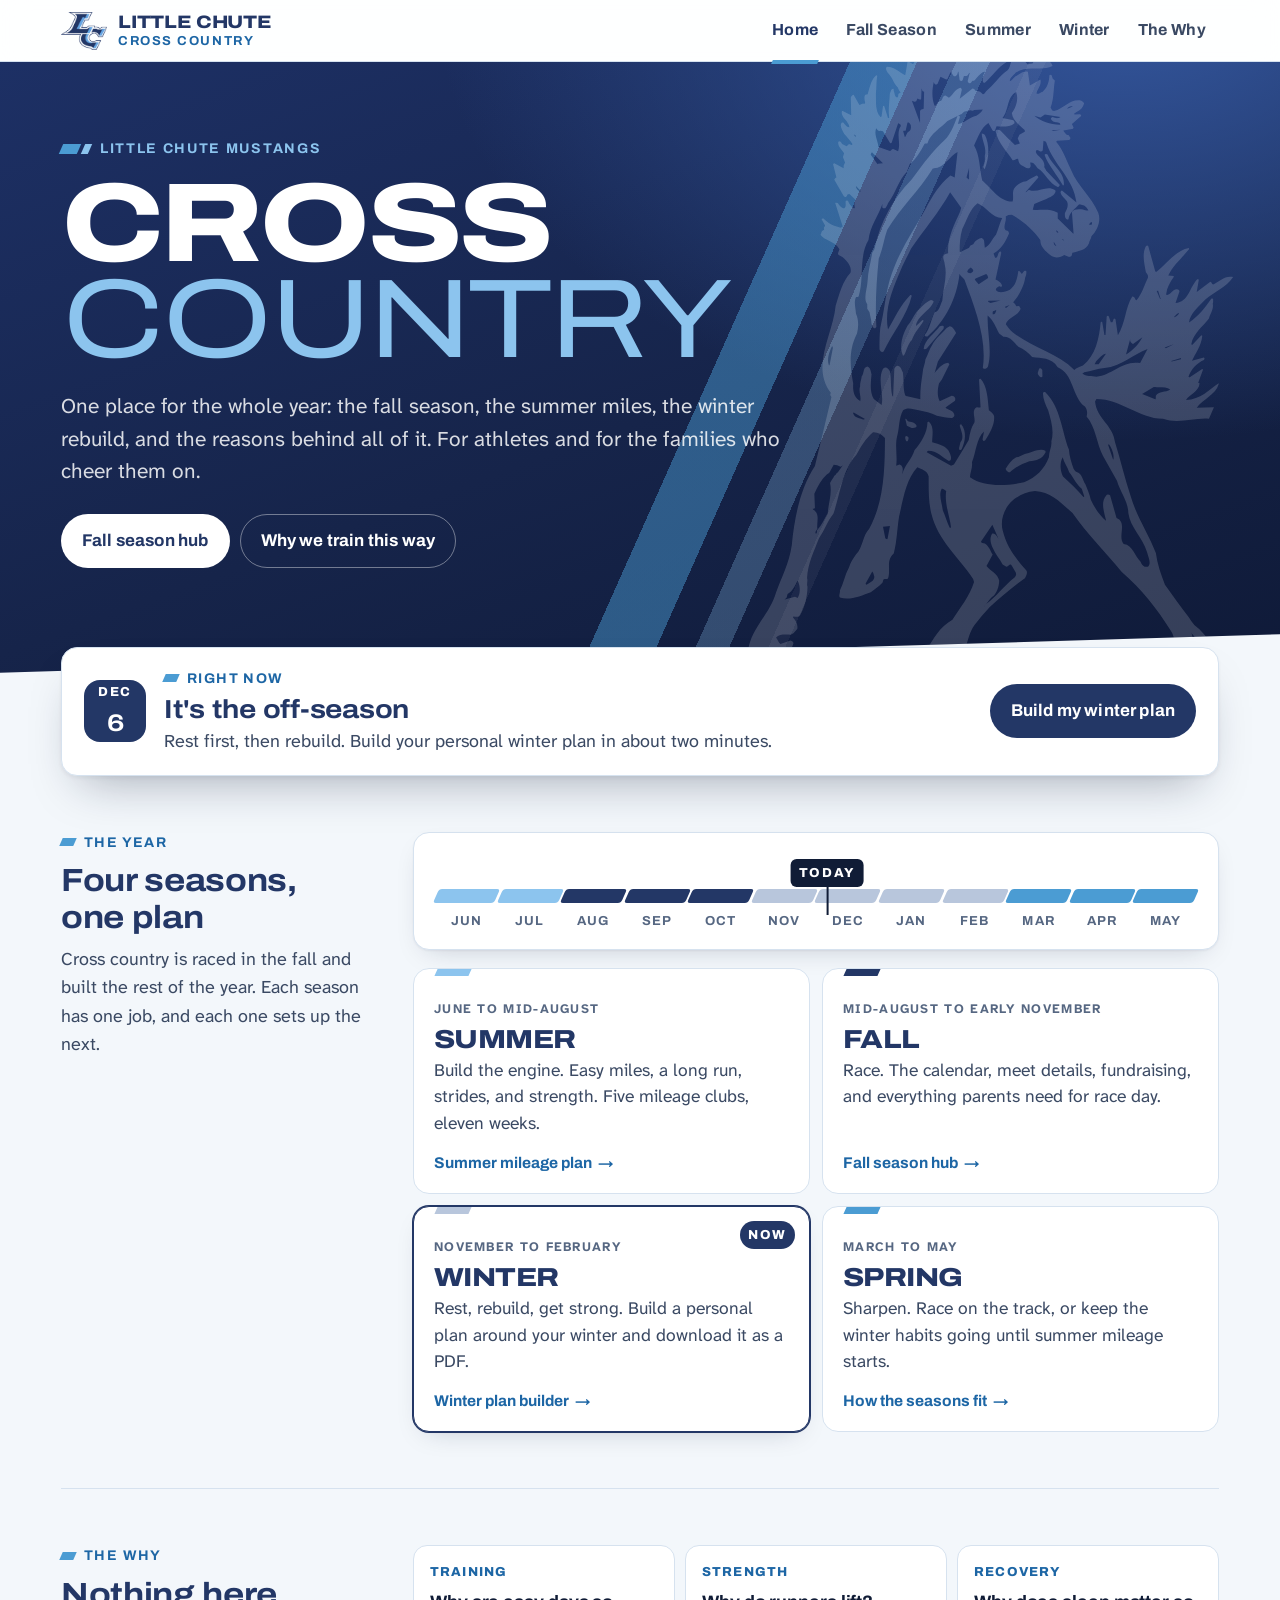
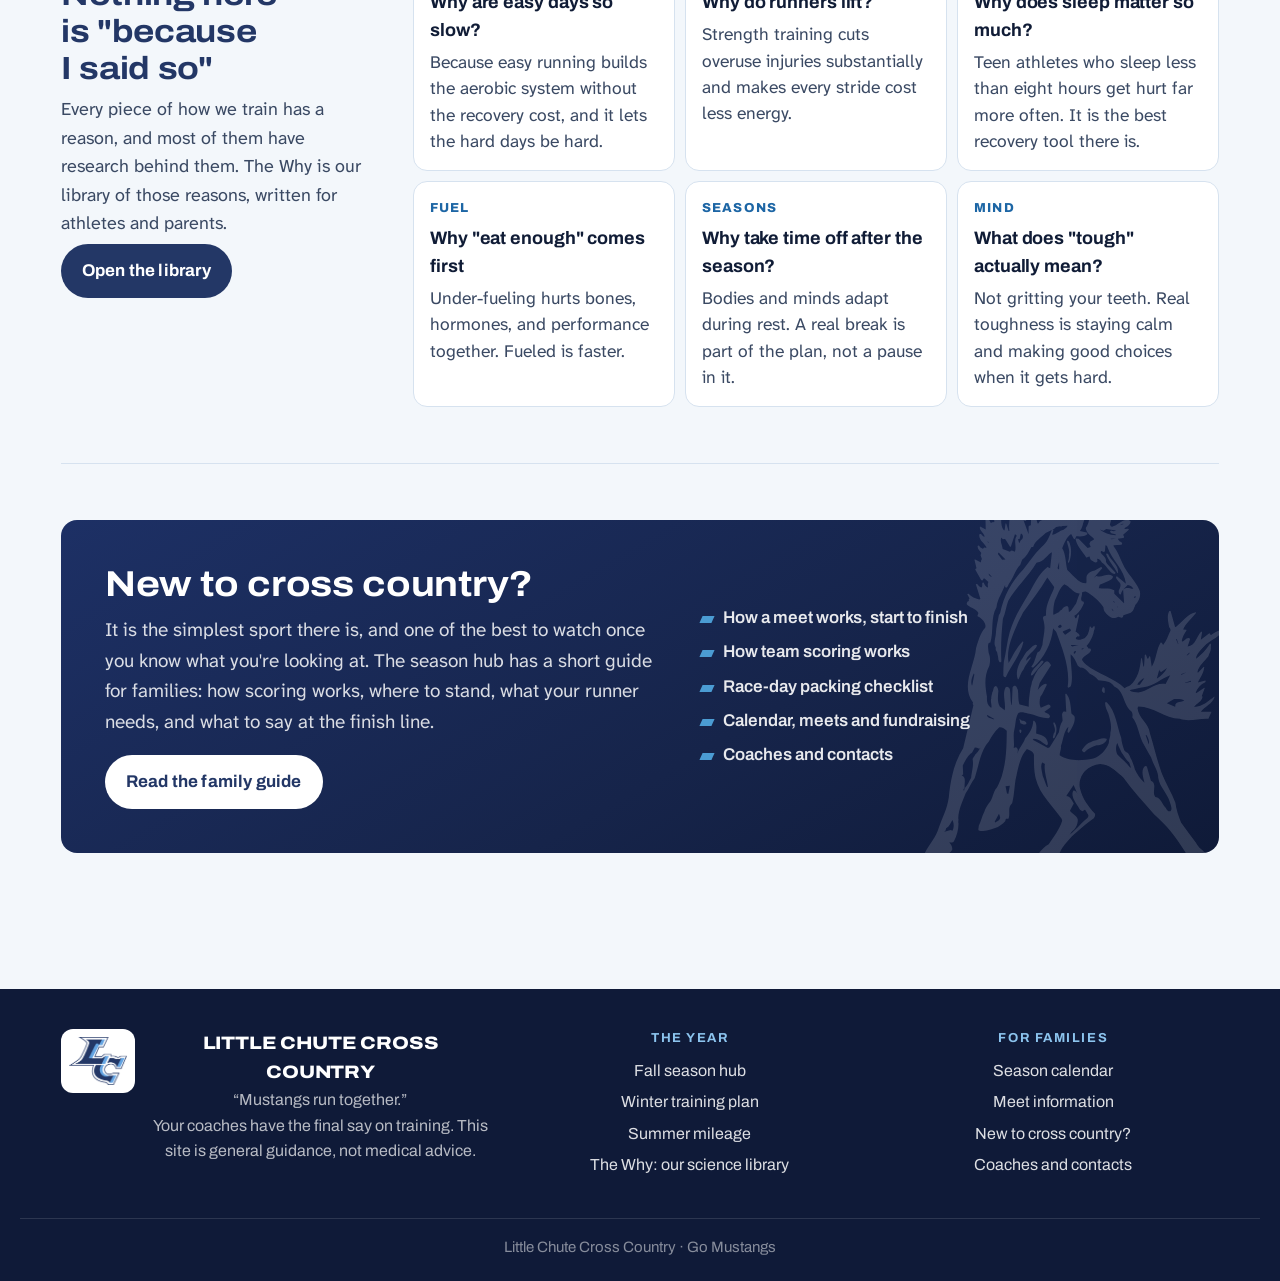
==== commit 5906018f: "Footer: replace tagline with "Mustangs run together." Co-Authored-By: Claude Fable 5.2 <noreply@anth" ====
--- a/index.html
+++ b/index.html
@@ -176,7 +176,7 @@
   <div class="foot-in">
     <div class="foot-brand">
       <img src="img/lc-logo-sm.png" alt="Little Chute LC logo" width="240" height="198">
-      <div><b>Little Chute Cross Country</b>Mustangs. Rest, rebuild, get strong, race together.<br>Your coaches have the final say on training. This site is general guidance, not medical advice.</div>
+      <div><b>Little Chute Cross Country</b>&ldquo;Mustangs run together.&rdquo;<br>Your coaches have the final say on training. This site is general guidance, not medical advice.</div>
     </div>
     <div>
       <h2 class="foot-h">The year</h2>
